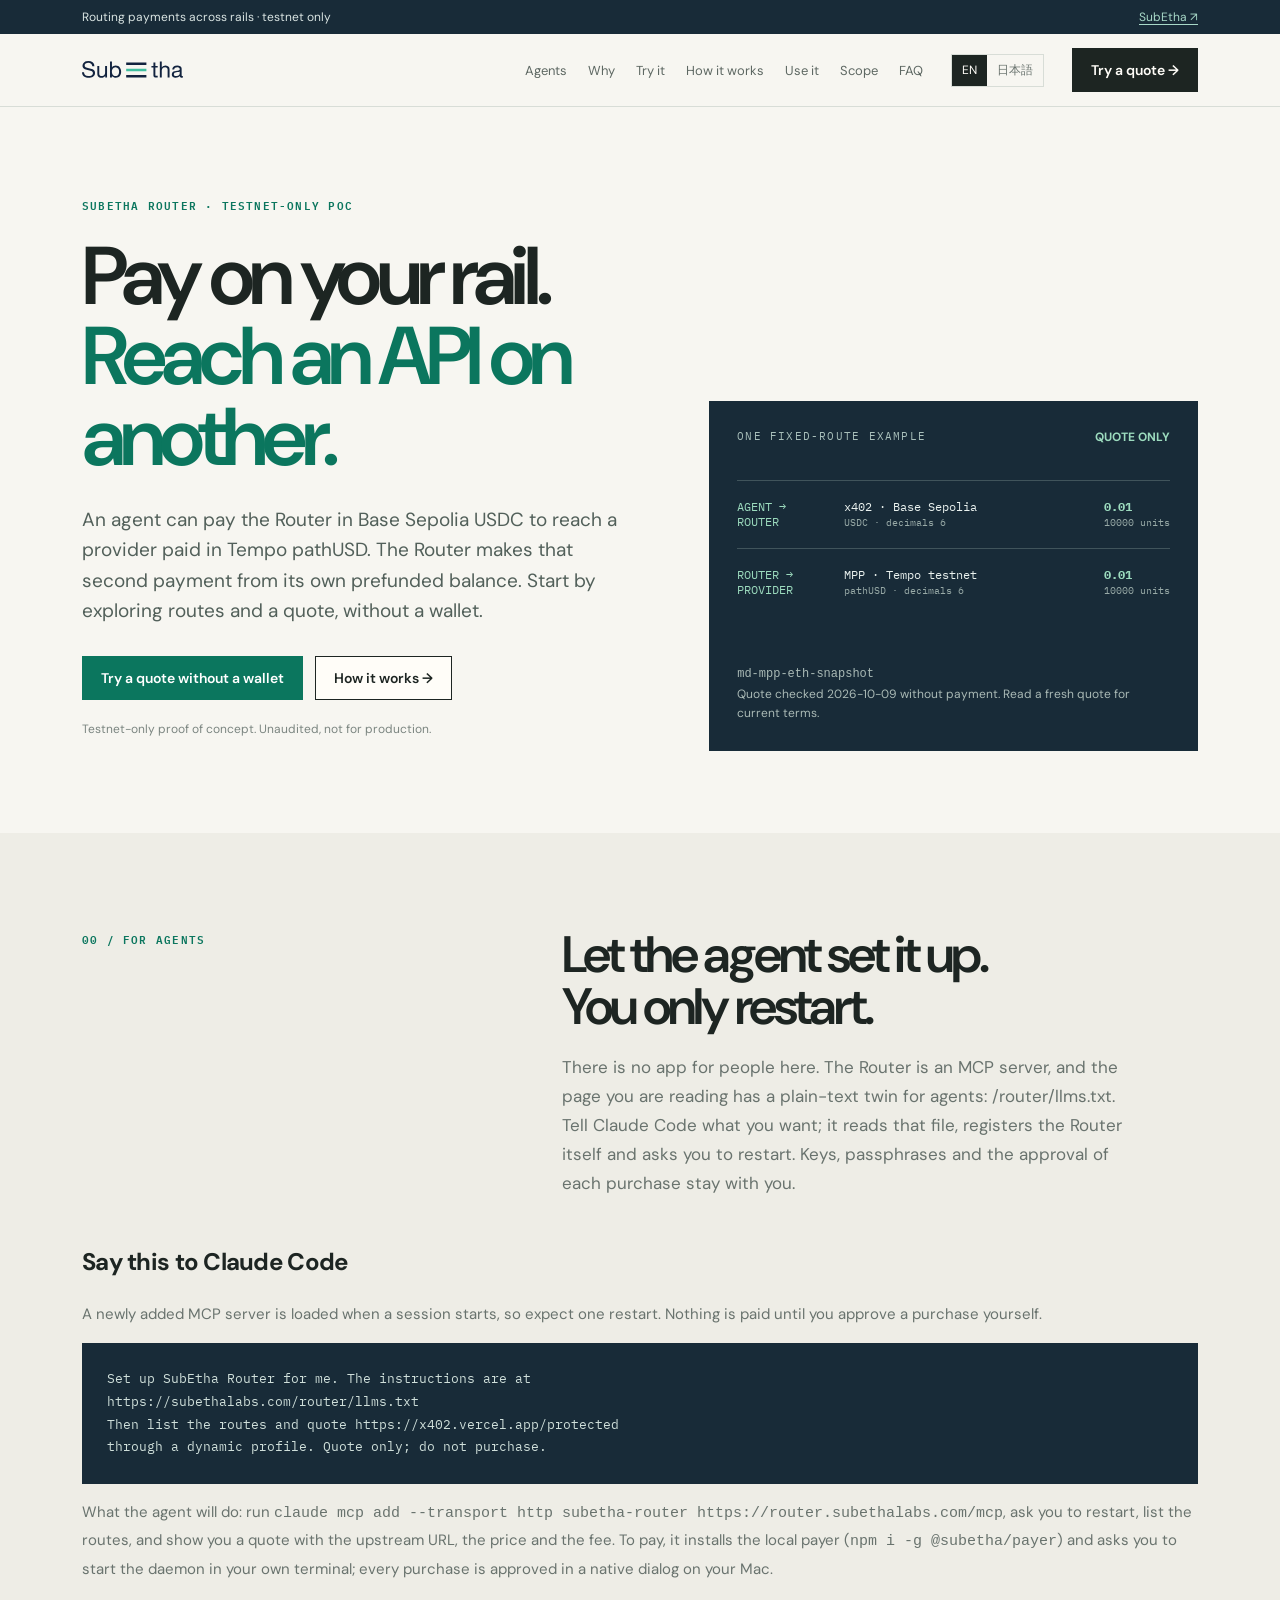
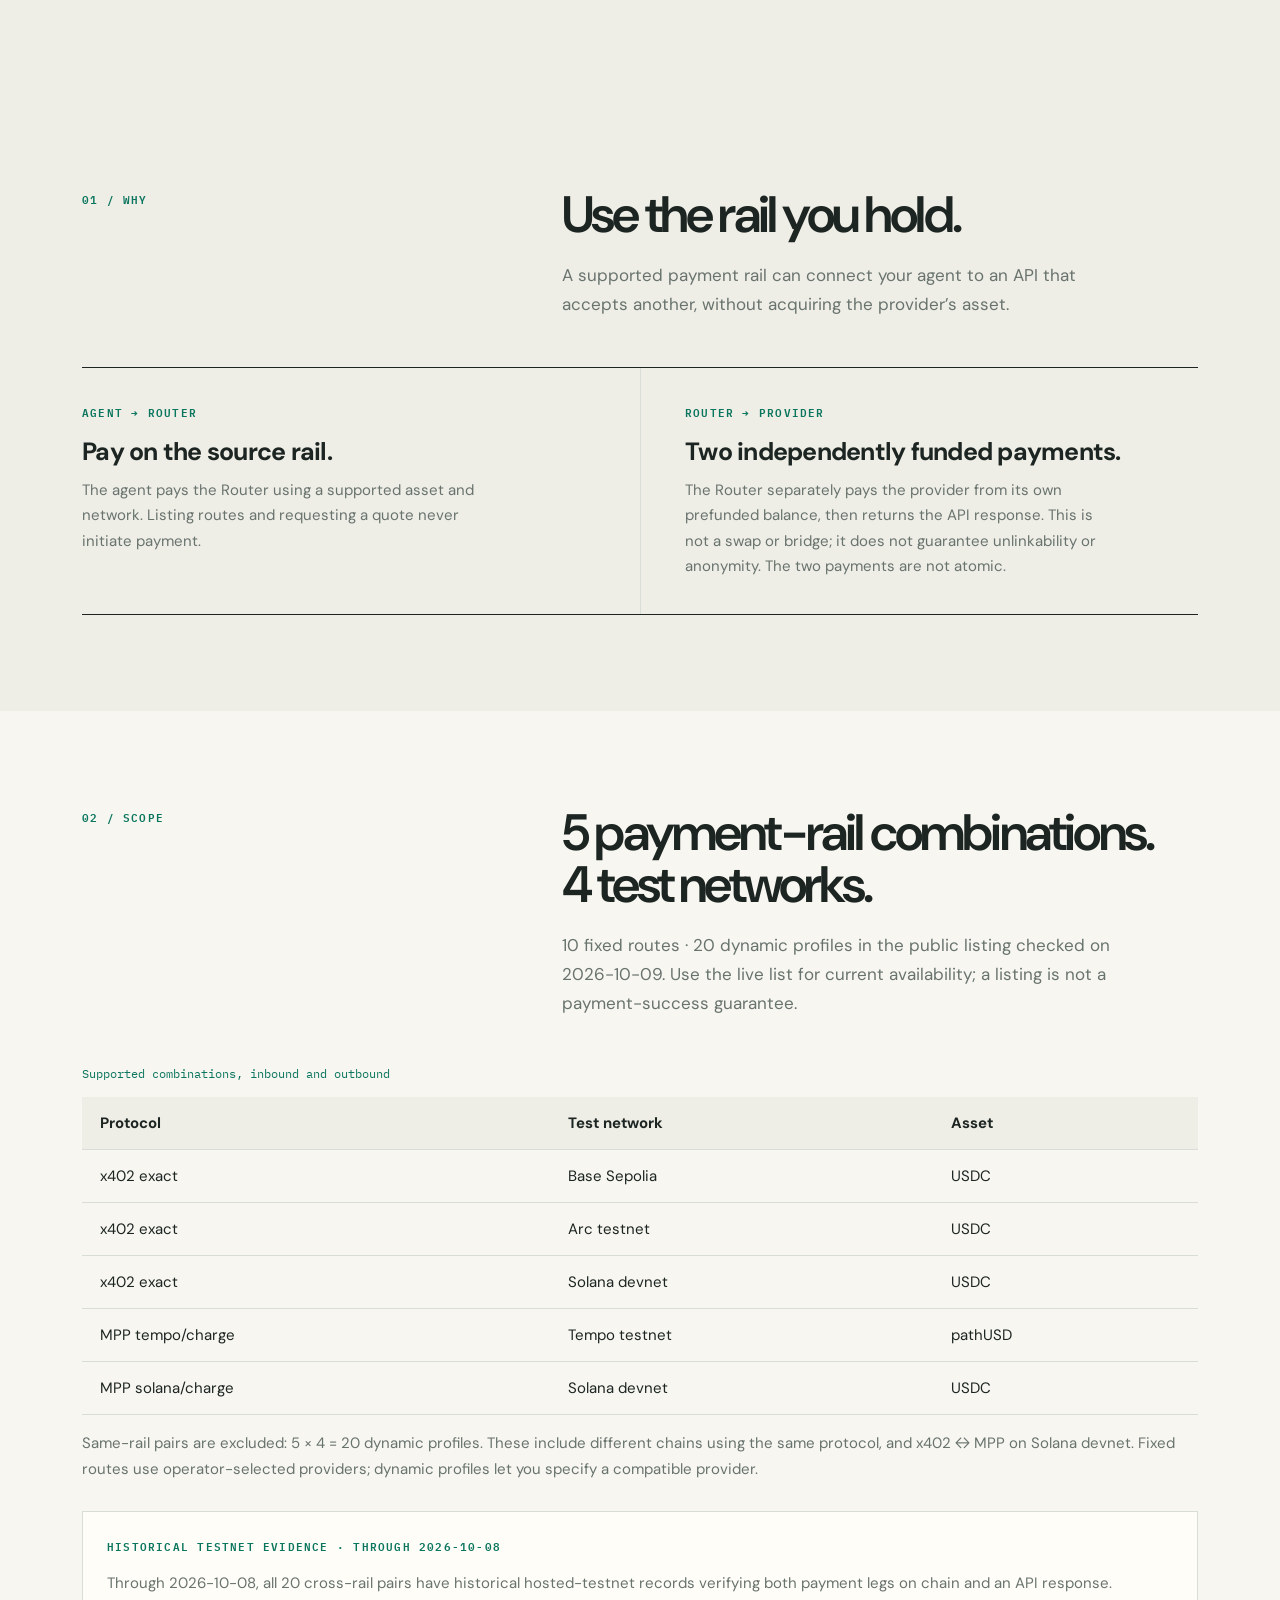
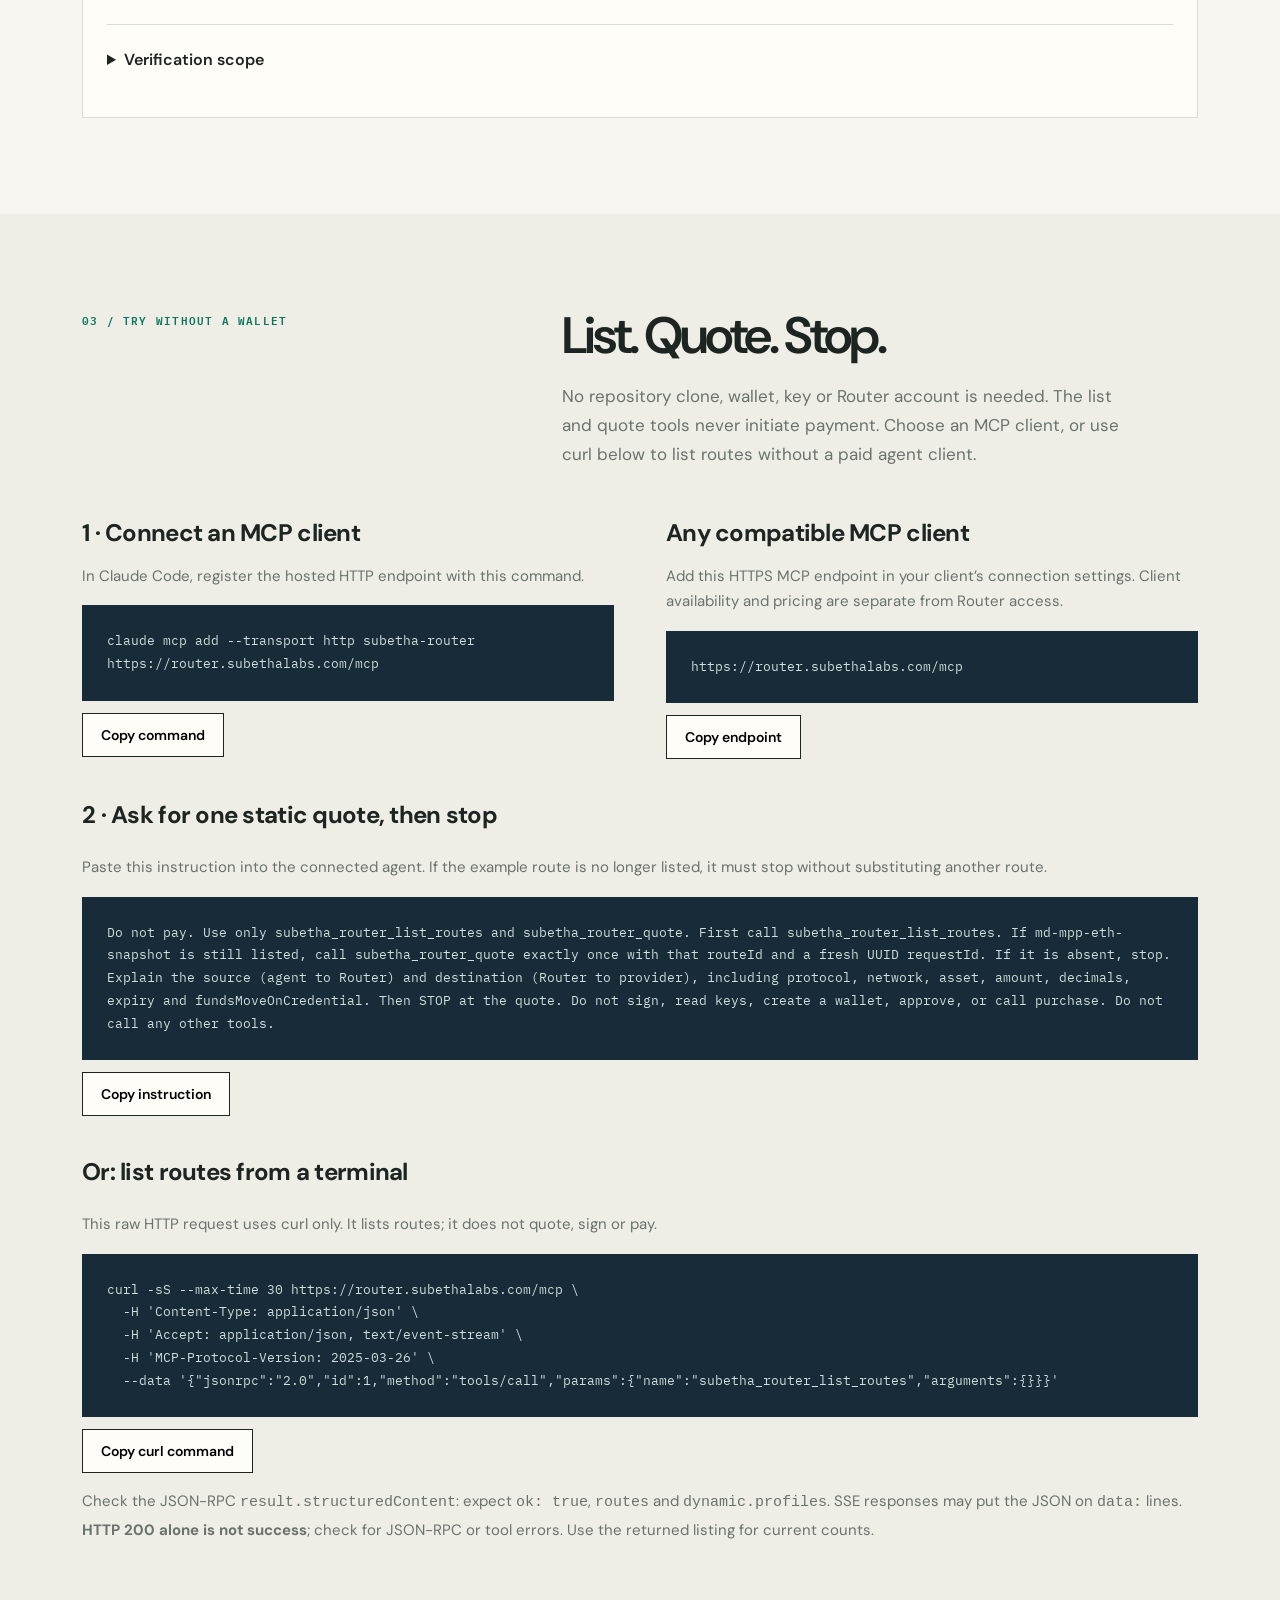
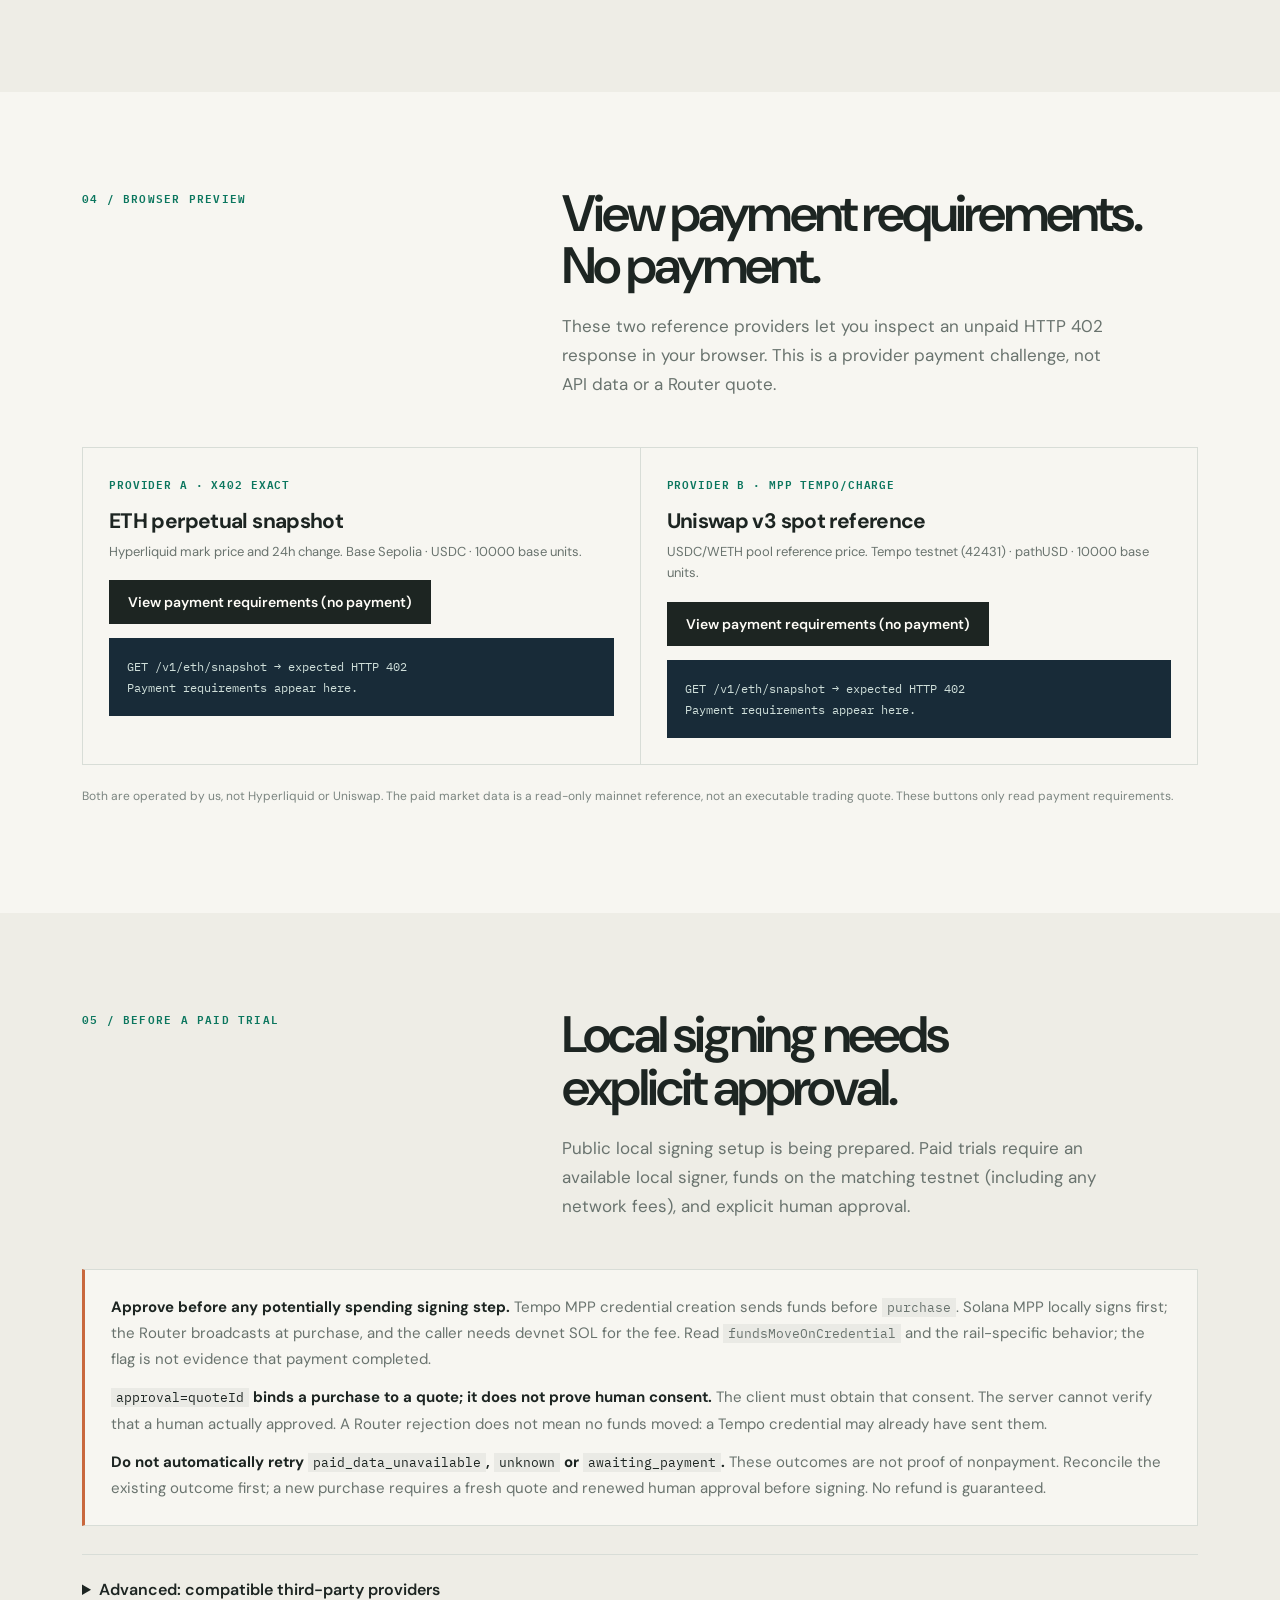
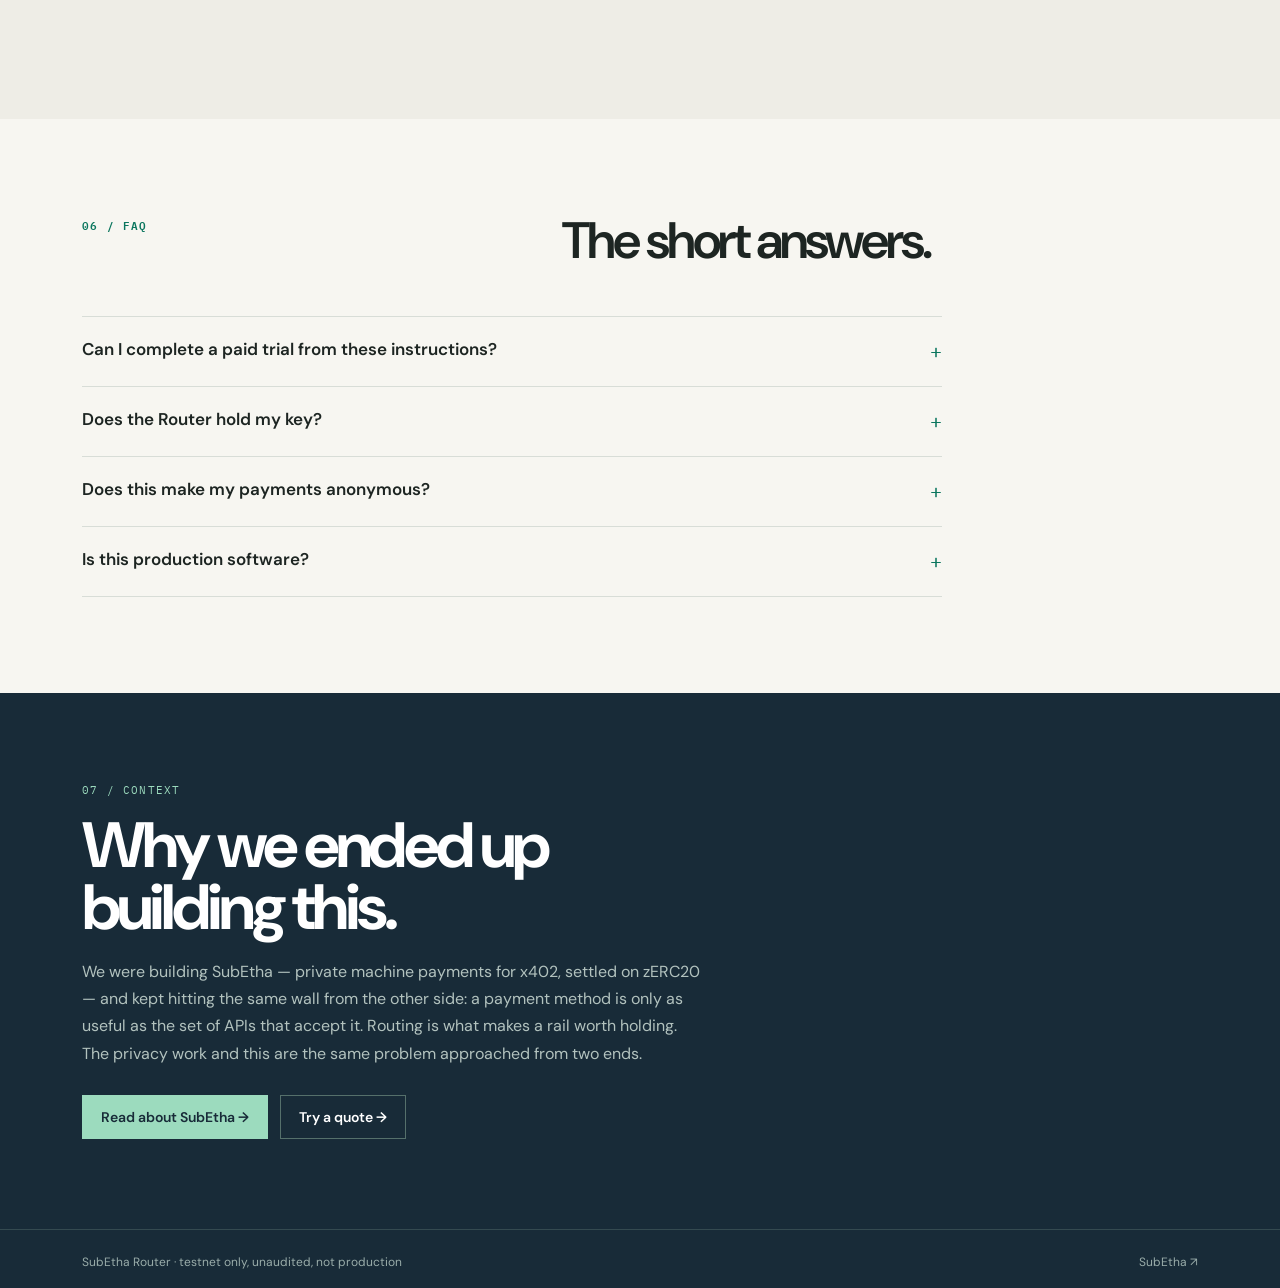
==== router/index.html @ 0ae93751 "router: agent-first setup — /router/llms.txt and a 'For agents' section (EN/JA)" ====
<!doctype html>
<html lang="en">
<head>
<meta charset="utf-8">
<meta name="viewport" content="width=device-width, initial-scale=1">
<title>SubEtha Router — Explore payment routes without a wallet</title>
<meta name="description" content="Explore 10 fixed routes and 20 dynamic profiles across 5 payment-rail combinations and 4 test networks. List routes and get a quote without a wallet. SubEtha Router is a testnet-only PoC, unaudited and not for production.">
<meta property="og:title" content="SubEtha Router — Explore payment routes without a wallet">
<meta property="og:description" content="An agent pays the Router; the Router separately pays the provider. Try wallet-free discovery and a quote. Testnet-only PoC; public local signing setup is being prepared.">
<meta property="og:url" content="https://subethalabs.com/router/">
<link rel="icon" href="../assets/brand/favicon.ico" sizes="any">
<link rel="icon" type="image/png" sizes="16x16" href="../assets/brand/subetha-glyph-favicon-16.png">
<link rel="apple-touch-icon" sizes="180x180" href="../assets/brand/apple-touch-icon.png">
<link rel="preconnect" href="https://fonts.googleapis.com">
<link rel="preconnect" href="https://fonts.gstatic.com" crossorigin>
<link href="https://fonts.googleapis.com/css2?family=DM+Sans:wght@400;500;600&family=IBM+Plex+Mono:wght@400;600&display=swap" rel="stylesheet">
<style>
:root{--paper:#f7f6f1;--paper-2:#eeede6;--ink:#1d2522;--muted:#69736e;--line:#d8ddd7;--green:#0b765e;--green-2:#dcece5;--navy:#182b38;--orange:#c9683d;--white:#fffdf8;--mono:'IBM Plex Mono',monospace;--sans:'DM Sans','IBM Plex Sans JP',sans-serif}*{box-sizing:border-box}html{scroll-behavior:smooth}body{margin:0;background:var(--paper);color:var(--ink);font-family:var(--sans);-webkit-font-smoothing:antialiased}a{color:inherit;text-decoration:none}button{font:inherit}img{max-width:100%;display:block}.wrap{max-width:1180px;margin:auto;padding-left:32px;padding-right:32px}.mono{font-family:var(--mono);font-size:11px;letter-spacing:.11em;text-transform:uppercase}.eyebrow{color:var(--green);font-weight:600}.muted{color:var(--muted)}.rule{border-top:1px solid var(--line)}.btn{display:inline-flex;align-items:center;justify-content:center;padding:12px 18px;border:1px solid var(--ink);font-weight:600;font-size:14px;transition:.2s ease}.btn:hover{transform:translateY(-2px)}.btn-dark{background:var(--ink);color:var(--white)}.btn-light{background:var(--white)}.btn-green{background:var(--green);border-color:var(--green);color:white}.focus:focus-visible,a:focus-visible,button:focus-visible{outline:2px solid var(--orange);outline-offset:4px}.topbar{background:var(--navy);color:#d9e4e2;font-size:12px}.topbar .wrap{min-height:34px;display:flex;align-items:center;justify-content:space-between;gap:16px}.topbar a{color:#a8d9c8;text-decoration:underline;text-underline-offset:3px}header{border-bottom:1px solid var(--line);background:rgba(247,246,241,.94);position:sticky;top:0;z-index:10}header .wrap{min-height:72px;display:flex;align-items:center;gap:28px}.brand{width:101px}.nav{display:flex;gap:21px;margin-left:auto;color:#5e6863;font-size:13px}.nav a:hover{color:var(--green)}.lang{display:flex;border:1px solid var(--line)}.lang button{border:0;background:transparent;padding:7px 10px;color:var(--muted);cursor:pointer;font-size:12px}.lang button[aria-pressed=true]{background:var(--ink);color:var(--white)}.hero{padding:88px 0 82px}.hero-grid{display:grid;grid-template-columns:1.06fr .94fr;gap:76px;align-items:end}.hero h1{font-size:clamp(46px,6.4vw,82px);line-height:.98;letter-spacing:-.065em;font-weight:600;margin:22px 0 28px;max-width:760px}.hero h1 em{color:var(--green);font-style:normal}.hero-lede{font-size:19px;line-height:1.6;max-width:610px;margin:0 0 30px;color:#52605a}.hero-actions{display:flex;gap:12px;flex-wrap:wrap}.hero-note{font-size:12px;line-height:1.55;color:#7b8580;margin-top:20px;max-width:570px}.ledger{background:var(--navy);color:#eaf2ef;padding:28px;min-height:350px;display:flex;flex-direction:column;justify-content:space-between}.ledger-head{display:flex;justify-content:space-between;color:#a9c0bb}.ledger-head strong{color:#9cdbbe;font-size:12px}.ledger-line{display:grid;grid-template-columns:92px 1fr auto;gap:15px;align-items:center;border-top:1px solid #40545b;padding:18px 0;font-family:var(--mono);font-size:12px}.ledger-line small{color:#98aaa7;line-height:1.5}.ledger-line .ok{color:#9cdbbe}.ledger-line .warn{color:#f0b08f}.ledger-foot{font-size:12px;line-height:1.6;color:#a9b9b5;padding-top:14px}.section{padding:96px 0}.section-head{display:grid;grid-template-columns:.8fr 1.2fr;gap:56px;margin-bottom:48px}.section h2{font-size:clamp(32px,4vw,53px);line-height:1.02;letter-spacing:-.055em;font-weight:600;margin:0;max-width:680px}.section-intro{font-size:17px;line-height:1.7;color:var(--muted);max-width:560px;margin:0}.band{background:var(--paper-2)}.manifesto{display:grid;grid-template-columns:1fr 1fr;gap:0;border-top:1px solid var(--ink);border-bottom:1px solid var(--ink)}.manifesto > div{padding:34px 0}.manifesto > div+div{border-left:1px solid var(--line);padding-left:44px}.manifesto h3{font-size:25px;letter-spacing:-.03em;margin:14px 0 10px}.manifesto p{font-size:15px;line-height:1.7;color:var(--muted);max-width:430px;margin:0}.flow{display:grid;grid-template-columns:repeat(5,1fr);border-top:1px solid var(--ink);border-bottom:1px solid var(--ink)}.flow article{padding:22px 20px 28px;min-height:205px}.flow article+article{border-left:1px solid var(--line)}.flow .num{font:600 12px var(--mono);color:var(--green)}.flow h3{font-size:18px;margin:42px 0 8px;letter-spacing:-.02em}.flow p{font-size:13px;line-height:1.6;color:var(--muted);margin:0}.accepted{color:var(--orange)}.split{display:grid;grid-template-columns:1fr 1fr;gap:52px;align-items:start;margin-top:55px}.split h3{font-size:24px;margin:0 0 16px;letter-spacing:-.03em}.split p,.split li{font-size:15px;line-height:1.7;color:var(--muted)}.split ul{padding-left:20px;margin:0}.codebox{background:var(--navy);color:#cfdfda;padding:25px;font:13px/1.9 var(--mono);overflow:auto}.codebox .accent{color:#9cdbbe}.timeline{border-top:1px solid var(--ink)}.timeline-row{display:grid;grid-template-columns:140px 1fr 190px;gap:26px;padding:26px 0;border-bottom:1px solid var(--line)}.timeline-row h3{font-size:20px;letter-spacing:-.025em;margin:0 0 7px}.timeline-row p{font-size:14px;line-height:1.65;color:var(--muted);margin:0;max-width:650px}.status{font:600 11px var(--mono);text-transform:uppercase;letter-spacing:.08em;color:var(--green);padding-top:4px}.status.roadmap{color:#9a633d}.history{display:grid;grid-template-columns:1.1fr .9fr;gap:60px;align-items:center}.history h2{font-size:clamp(32px,4vw,50px);line-height:1.02;letter-spacing:-.05em;margin:15px 0 18px}.history p{font-size:17px;line-height:1.7;color:var(--muted);max-width:560px}.receipt{border:1px solid var(--line);background:var(--white);padding:24px}.receipt-top{display:flex;justify-content:space-between;align-items:center;border-bottom:1px solid var(--line);padding-bottom:16px;margin-bottom:16px}.receipt table{width:100%;border-collapse:collapse;font:12px var(--mono)}.receipt td{padding:10px 0;border-bottom:1px solid #e7e9e3}.receipt td:last-child{text-align:right;color:var(--green)}.receipt-note{font-size:12px;line-height:1.6;color:var(--muted);margin:18px 0 0}.use-grid{display:grid;grid-template-columns:repeat(3,1fr);gap:1px;background:var(--line);border:1px solid var(--line)}.use-grid article{background:var(--paper);padding:26px;min-height:210px}.use-grid article:last-child{background:var(--navy);color:white}.use-grid h3{font-size:20px;margin:28px 0 10px;letter-spacing:-.03em}.use-grid p{font-size:14px;line-height:1.65;color:var(--muted);margin:0}.use-grid article:last-child p{color:#b3c4c0}.demo{display:grid;grid-template-columns:.8fr 1.2fr;gap:60px;align-items:center}.demo h2{font-size:clamp(34px,4vw,55px);line-height:1.02;letter-spacing:-.055em;margin:16px 0}.demo p{color:var(--muted);line-height:1.7;font-size:16px}.demo img{border:1px solid var(--line);box-shadow:18px 18px 0 #dfe4dc}.faq{max-width:860px}.faq details{border-top:1px solid var(--line);padding:21px 0}.faq details:last-child{border-bottom:1px solid var(--line)}.faq summary{cursor:pointer;display:flex;justify-content:space-between;gap:18px;font-size:17px;font-weight:600}.faq summary span{color:var(--green);font:20px var(--mono)}.faq p{color:var(--muted);font-size:15px;line-height:1.75;max-width:720px}.contact{background:var(--navy);color:white;padding:90px 0}.contact h2{font-size:clamp(38px,5vw,68px);line-height:.98;letter-spacing:-.06em;max-width:720px;margin:18px 0}.contact p{color:#b2c2be;max-width:620px;line-height:1.7}.contact .mono{color:#9cdbbe}.contact-actions{display:flex;gap:12px;flex-wrap:wrap;margin-top:28px}.contact .btn-dark{background:#9cdbbe;border-color:#9cdbbe;color:var(--navy)}.contact .btn-light{background:transparent;border-color:#55706b;color:white}footer{background:var(--navy);border-top:1px solid #344a50;color:#9aadaa;padding:24px 0;font-size:12px}footer .wrap{display:flex;justify-content:space-between;gap:20px;flex-wrap:wrap}.footer-links{display:flex;gap:18px}#ja{display:none}html.motion-ready [data-reveal]{opacity:0;transform:translateY(18px);transition:opacity .65s ease,transform .65s ease}html.motion-ready [data-reveal].visible{opacity:1;transform:none}@media(max-width:900px){.nav{display:none}.hero-grid,.section-head,.history,.demo{grid-template-columns:1fr;gap:35px}.hero{padding-top:60px}.flow{grid-template-columns:1fr 1fr}.flow article:nth-child(3){border-left:0;border-top:1px solid var(--line)}.flow article:nth-child(n+4){border-top:1px solid var(--line)}.timeline-row{grid-template-columns:100px 1fr}.timeline-row .status{grid-column:2}.use-grid{grid-template-columns:1fr 1fr}.manifesto{grid-template-columns:1fr}.manifesto>div+div{border-left:0;border-top:1px solid var(--line);padding-left:0}}@media(max-width:560px){.wrap{padding-left:20px;padding-right:20px}.topbar .wrap{font-size:10px}.hero h1{font-size:48px}.flow,.use-grid{grid-template-columns:1fr}.flow article+article{border-left:0;border-top:1px solid var(--line)}.section{padding:68px 0}.timeline-row{grid-template-columns:1fr;gap:8px}.timeline-row .status{grid-column:auto}.ledger{padding:20px}.ledger-line{grid-template-columns:72px 1fr;gap:9px}.ledger-line strong{grid-column:2}.hero-actions .btn{width:100%}}
@media(prefers-reduced-motion:reduce){html{scroll-behavior:auto}html.motion-ready [data-reveal]{opacity:1;transform:none;transition:none}.btn{transition:none}}
</style>
<style>
/* Router-only additions, in the same idiom as the main page. */
.rails{display:grid;grid-template-columns:1fr 1fr;gap:1px;background:var(--line);border:1px solid var(--line)}
.rails article{background:var(--paper);padding:26px;display:flex;flex-direction:column;min-width:0}
.rails h3{font-size:21px;margin:14px 0 6px;letter-spacing:-.03em}
.rails .meta{font-size:13px;line-height:1.65;color:var(--muted);margin:0 0 18px}
.probe{display:flex;gap:12px;align-items:center;flex-wrap:wrap;margin-bottom:14px}
.probe-note{font:11px var(--mono);letter-spacing:.06em;color:var(--muted)}
.caveat{border:1px solid var(--line);border-left:3px solid var(--orange);background:var(--paper);padding:24px 26px}
.caveat p{font-size:15px;line-height:1.75;color:var(--muted);margin:0 0 12px}
.caveat p:last-child{margin-bottom:0}
.caveat strong{color:var(--ink)}
.caveat code{font:13px var(--mono);background:rgba(0,0,0,.05);padding:1px 5px}
.out{background:var(--navy);color:#cfdfda;padding:18px;font:12px/1.75 var(--mono);overflow:auto;max-height:330px;white-space:pre-wrap;overflow-wrap:anywhere;margin:0;min-width:0}
.out .accent{color:#9cdbbe}
.live{font:600 11px var(--mono);letter-spacing:.08em;text-transform:uppercase;color:var(--green)}
.soon{font:600 11px var(--mono);letter-spacing:.08em;text-transform:uppercase;color:#9a633d}
.chain{display:grid;grid-template-columns:repeat(4,1fr);border-top:1px solid var(--ink);border-bottom:1px solid var(--ink)}
.chain article{padding:24px 20px 28px}
.chain article+article{border-left:1px solid var(--line)}
.chain h3{font-size:17px;margin:34px 0 8px;letter-spacing:-.02em}
.chain p{font-size:13px;line-height:1.6;color:var(--muted);margin:0}
@media(max-width:900px){.rails{grid-template-columns:1fr}.rails article+article{border-left:0;border-top:1px solid var(--line)}.split{grid-template-columns:1fr;gap:30px}}

/* Keep the brand and language labels intact at narrow widths. */
header .wrap>a:first-child,.lang,.lang button{flex-shrink:0}
.lang button{white-space:nowrap}
#ja .hero h1{font-size:clamp(36px,5.4vw,68px);line-height:1.15}
#ja .hero h1 span,#ja .hero h1 em{white-space:nowrap}
@media(max-width:900px){header .wrap{gap:16px}.lang{margin-left:auto}}
@media(max-width:560px){header .wrap>.btn{display:none}}

/* Readable, copyable wallet-free onboarding within the existing Router design. */
.hero-grid>*,.split>*{min-width:0}
section[id],#how,#how-ja{scroll-margin-top:100px}
.section-intro:not(:empty){margin-top:20px}
.ledger-foot code{overflow-wrap:anywhere}
.rail-table-wrap{overflow-x:auto}
.rail-table{width:100%;border-collapse:collapse;font-size:15px}
.rail-table caption{text-align:left;color:var(--green);font:12px var(--mono);padding-bottom:16px}
.rail-table th,.rail-table td{text-align:left;padding:16px 18px;border-bottom:1px solid var(--line)}
.rail-table thead{background:var(--paper-2)}
.scope-note,.evidence p,.instruction p,.advanced p{font-size:15px;line-height:1.75;color:var(--muted)}
.evidence{margin-top:28px}.evidence p{margin-bottom:0}
.onboarding{margin-top:0}.instruction{margin-top:40px}
.instruction h3{font-size:24px;letter-spacing:-.03em}
.copy-block .codebox{white-space:pre-wrap;overflow-wrap:anywhere;margin:16px 0 12px;line-height:1.75}
.codebox code{font:inherit}
.copy-button,.probe button{min-height:44px;cursor:pointer}
.copy-status{min-height:24px;font-size:14px;color:var(--green)}
.wide-note{max-width:none;margin-top:22px}
.advanced{margin-top:28px;border-top:1px solid var(--line);padding-top:24px}
.advanced summary{cursor:pointer;font-weight:600;min-height:44px}
@media(max-width:560px){.ledger-head{gap:12px;flex-wrap:wrap}.rail-table th,.rail-table td{padding:12px 8px;font-size:13px}.copy-block .codebox{padding:18px;font-size:12px}}
</style>
<link rel="stylesheet" href="../assets/mobile.css">
<script src="../assets/mobile-nav.js" defer></script>
</head><body>
<div id="en">
<div class="topbar"><div class="wrap"><span>Routing payments across rails · testnet only</span><a href="/">SubEtha ↗</a></div></div>
<header><div class="wrap"><a href="/" aria-label="SubEtha home"><img class="brand" src="../assets/brand/subetha-wordmark-color.svg" alt="SubEtha"></a><nav class="nav"><a href="#agents">Agents</a><a href="#why">Why</a><a href="#try">Try it</a><a href="#how">How it works</a><a href="#use">Use it</a><a href="#status">Scope</a><a href="#faq">FAQ</a></nav><div class="lang" role="group" aria-label="Language / 言語"><button type="button" data-lang="en" aria-label="English" aria-pressed="true">EN</button><button type="button" data-lang="ja" aria-pressed="false" aria-label="日本語"><span class="lang-full">日本語</span><span class="lang-short" aria-hidden="true">JA</span></button></div><a class="btn btn-dark" href="#use">Try a quote →</a><details class="mobile-menu"><summary>Menu</summary><nav aria-label="Mobile navigation"><a href="#why">Why</a><a href="#try">Try it</a><a href="#how">How it works</a><a href="#use">Use it</a><a href="#status">Scope</a><a href="#faq">FAQ</a><a class="btn btn-dark" href="#use">Try a quote →</a></nav></details></div></header>
<main id="top">
<section class="hero"><div class="wrap hero-grid">
<div><div class="mono eyebrow">SubEtha Router · testnet-only PoC</div>
<h1>Pay on your rail.<br><em>Reach an API on another.</em></h1>
<p class="hero-lede">An agent can pay the Router in Base Sepolia USDC to reach a provider paid in Tempo pathUSD. The Router makes that second payment from its own prefunded balance. Start by exploring routes and a quote, without a wallet.</p>
<div class="hero-actions"><a class="btn btn-green" href="#use">Try a quote without a wallet</a><a class="btn btn-light" href="#how">How it works →</a></div>
<p class="hero-note">Testnet-only proof of concept. Unaudited, not for production.</p></div>
<div class="ledger" data-reveal><div class="ledger-head"><span class="mono">One fixed-route example</span><strong>QUOTE ONLY</strong></div>
<div><div class="ledger-line"><span class="ok">AGENT →<br>ROUTER</span><span>x402 · Base Sepolia<br><small>USDC · decimals 6</small></span><strong class="ok">0.01<br><small style="font-weight:400">10000 units</small></strong></div>
<div class="ledger-line"><span class="ok">ROUTER →<br>PROVIDER</span><span>MPP · Tempo testnet<br><small>pathUSD · decimals 6</small></span><strong class="ok">0.01<br><small style="font-weight:400">10000 units</small></strong></div></div>
<div class="ledger-foot"><code>md-mpp-eth-snapshot</code><br>Quote checked 2026-10-09 without payment. Read a fresh quote for current terms.</div></div>
</div></section><section id="agents" class="band section"><div class="wrap">
<div class="section-head"><div class="mono eyebrow">00 / For agents</div><div><h2>Let the agent set it up.<br>You only restart.</h2><p class="section-intro">There is no app for people here. The Router is an MCP server, and the page you are reading has a plain-text twin for agents: <a href="/router/llms.txt">/router/llms.txt</a>. Tell Claude Code what you want; it reads that file, registers the Router itself and asks you to restart. Keys, passphrases and the approval of each purchase stay with you.</p></div></div>
<div class="instruction"><h3>Say this to Claude Code</h3><p>A newly added MCP server is loaded when a session starts, so expect one restart. Nothing is paid until you approve a purchase yourself.</p><div class="copy-block"><pre tabindex="0" class="codebox"><code>Set up SubEtha Router for me. The instructions are at
https://subethalabs.com/router/llms.txt
Then list the routes and quote https://x402.vercel.app/protected
through a dynamic profile. Quote only; do not purchase.</code></pre></div>
<p>What the agent will do: run <code>claude mcp add --transport http subetha-router https://router.subethalabs.com/mcp</code>, ask you to restart, list the routes, and show you a quote with the upstream URL, the price and the fee. To pay, it installs the local payer (<code>npm i -g @subetha/payer</code>) and asks you to start the daemon in your own terminal; every purchase is approved in a native dialog on your Mac.</p></div>
</div></section><section id="why" class="band section"><div class="wrap">
<div class="section-head"><div class="mono eyebrow">01 / Why</div><div><h2>Use the rail you hold.</h2><p class="section-intro">A supported payment rail can connect your agent to an API that accepts another, without acquiring the provider’s asset.</p></div></div>
<div class="manifesto" id="how">
<div><div class="mono eyebrow">Agent → Router</div><h3>Pay on the source rail.</h3><p>The agent pays the Router using a supported asset and network. Listing routes and requesting a quote never initiate payment.</p></div>
<div><div class="mono eyebrow">Router → Provider</div><h3>Two independently funded payments.</h3><p>The Router separately pays the provider from its own prefunded balance, then returns the API response. This is not a swap or bridge; it does not guarantee unlinkability or anonymity. The two payments are not atomic.</p></div>
</div>
</div></section><section id="status" class="section"><div class="wrap">
<div class="section-head"><div class="mono eyebrow">02 / Scope</div><div><h2>5 payment-rail combinations.<br>4 test networks.</h2><p class="section-intro">10 fixed routes · 20 dynamic profiles in the public listing checked on 2026-10-09. Use the live list for current availability; a listing is not a payment-success guarantee.</p></div></div>
<div class="rail-table-wrap" tabindex="0" role="region" aria-label="Payment rails"><table class="rail-table"><caption>Supported combinations, inbound and outbound</caption><thead><tr><th scope="col">Protocol</th><th scope="col">Test network</th><th scope="col">Asset</th></tr></thead><tbody>
<tr><td>x402 exact</td><td>Base Sepolia</td><td>USDC</td></tr>
<tr><td>x402 exact</td><td>Arc testnet</td><td>USDC</td></tr>
<tr><td>x402 exact</td><td>Solana devnet</td><td>USDC</td></tr>
<tr><td>MPP tempo/charge</td><td>Tempo testnet</td><td>pathUSD</td></tr>
<tr><td>MPP solana/charge</td><td>Solana devnet</td><td>USDC</td></tr>
</tbody></table></div>
<p class="scope-note">Same-rail pairs are excluded: 5 × 4 = 20 dynamic profiles. These include different chains using the same protocol, and x402 ↔ MPP on Solana devnet. Fixed routes use operator-selected providers; dynamic profiles let you specify a compatible provider.</p>
<div class="receipt evidence"><div class="mono eyebrow">Historical testnet evidence · through 2026-10-08</div><p>Through 2026-10-08, all 20 cross-rail pairs have historical hosted-testnet records verifying both payment legs on chain and an API response.</p><details class="advanced" id="verification-scope"><summary>Verification scope</summary><p>Not every attempt succeeded: a paid attempt also ended without usable data. This is historical evidence, not a fresh sweep or a production guarantee. Independent finality checks in those records do not mean the Router automatically verifies finality; its <code>proof.onChainFinality</code> reports <code>not_checked</code>.</p></details></div>
</div></section><section id="use" class="band section"><div class="wrap">
<div class="section-head"><div class="mono eyebrow">03 / Try without a wallet</div><div><h2>List. Quote. Stop.</h2><p class="section-intro">No repository clone, wallet, key or Router account is needed. The list and quote tools never initiate payment. Choose an MCP client, or use curl below to list routes without a paid agent client.</p></div></div>
<div class="split onboarding">
<div><h3>1 · Connect an MCP client</h3><p>In Claude Code, register the hosted HTTP endpoint with this command.</p><div class="copy-block"><pre tabindex="0" class="codebox" id="register"><code>claude mcp add --transport http subetha-router https://router.subethalabs.com/mcp</code></pre><button type="button" class="btn btn-light copy-button" data-copy-target="register" aria-controls="register" aria-describedby="copy-status">Copy command</button></div></div>
<div><h3>Any compatible MCP client</h3><p>Add this HTTPS MCP endpoint in your client’s connection settings. Client availability and pricing are separate from Router access.</p><div class="copy-block"><pre tabindex="0" class="codebox" id="endpoint"><code>https://router.subethalabs.com/mcp</code></pre><button type="button" class="btn btn-light copy-button" data-copy-target="endpoint" aria-controls="endpoint" aria-describedby="copy-status">Copy endpoint</button></div></div>
</div>
<div class="instruction"><h3>2 · Ask for one static quote, then stop</h3><p>Paste this instruction into the connected agent. If the example route is no longer listed, it must stop without substituting another route.</p><div class="copy-block"><pre tabindex="0" class="codebox" id="instruction"><code>Do not pay. Use only subetha_router_list_routes and subetha_router_quote. First call subetha_router_list_routes. If md-mpp-eth-snapshot is still listed, call subetha_router_quote exactly once with that routeId and a fresh UUID requestId. If it is absent, stop. Explain the source (agent to Router) and destination (Router to provider), including protocol, network, asset, amount, decimals, expiry and fundsMoveOnCredential. Then STOP at the quote. Do not sign, read keys, create a wallet, approve, or call purchase. Do not call any other tools.</code></pre><button type="button" class="btn btn-light copy-button" data-copy-target="instruction" aria-controls="instruction" aria-describedby="copy-status">Copy instruction</button></div></div>
<div class="instruction"><h3>Or: list routes from a terminal</h3><p>This raw HTTP request uses curl only. It lists routes; it does not quote, sign or pay.</p><div class="copy-block"><pre tabindex="0" class="codebox" id="curl"><code>curl -sS --max-time 30 https://router.subethalabs.com/mcp \
  -H &#x27;Content-Type: application/json&#x27; \
  -H &#x27;Accept: application/json, text/event-stream&#x27; \
  -H &#x27;MCP-Protocol-Version: 2025-03-26&#x27; \
  --data &#x27;{&quot;jsonrpc&quot;:&quot;2.0&quot;,&quot;id&quot;:1,&quot;method&quot;:&quot;tools/call&quot;,&quot;params&quot;:{&quot;name&quot;:&quot;subetha_router_list_routes&quot;,&quot;arguments&quot;:{}}}&#x27;</code></pre><button type="button" class="btn btn-light copy-button" data-copy-target="curl" aria-controls="curl" aria-describedby="copy-status">Copy curl command</button></div>
<p>Check the JSON-RPC <code>result.structuredContent</code>: expect <code>ok: true</code>, <code>routes</code> and <code>dynamic.profiles</code>. SSE responses may put the JSON on <code>data:</code> lines. <strong>HTTP 200 alone is not success</strong>; check for JSON-RPC or tool errors. Use the returned listing for current counts.</p></div>
<p class="copy-status" id="copy-status" role="status" aria-live="polite" aria-atomic="true"></p>
</div></section><section id="try" class="section"><div class="wrap">
<div class="section-head"><div class="mono eyebrow">04 / Browser preview</div><div><h2>View payment requirements.<br>No payment.</h2><p class="section-intro">These two reference providers let you inspect an unpaid HTTP 402 response in your browser. This is a provider payment challenge, not API data or a Router quote.</p></div></div>
<div class="rails">
<article data-reveal><div class="mono live">Provider A · x402 exact</div><h3>ETH perpetual snapshot</h3><p class="meta">Hyperliquid mark price and 24h change. Base Sepolia · USDC · 10000 base units.</p>
<div class="probe"><button type="button" class="btn btn-dark" data-probe="x402" aria-controls="probe-x402">View payment requirements (no payment)</button></div>
<pre tabindex="0" class="out" id="probe-x402" data-probe-out="x402" aria-live="polite">GET /v1/eth/snapshot → expected HTTP 402
Payment requirements appear here.</pre></article>
<article data-reveal><div class="mono live">Provider B · MPP tempo/charge</div><h3>Uniswap v3 spot reference</h3><p class="meta">USDC/WETH pool reference price. Tempo testnet (42431) · pathUSD · 10000 base units.</p>
<div class="probe"><button type="button" class="btn btn-dark" data-probe="mpp" aria-controls="probe-mpp">View payment requirements (no payment)</button></div>
<pre tabindex="0" class="out" id="probe-mpp" data-probe-out="mpp" aria-live="polite">GET /v1/eth/snapshot → expected HTTP 402
Payment requirements appear here.</pre></article>
</div>
<p class="hero-note wide-note">Both are operated by us, not Hyperliquid or Uniswap. The paid market data is a read-only mainnet reference, not an executable trading quote. These buttons only read payment requirements.</p>
</div></section><section id="payments" class="band section"><div class="wrap">
<div class="section-head"><div class="mono eyebrow">05 / Before a paid trial</div><div><h2>Local signing needs<br>explicit approval.</h2><p class="section-intro">Public local signing setup is being prepared. Paid trials require an available local signer, funds on the matching testnet (including any network fees), and explicit human approval.</p></div></div>
<div class="caveat">
<p><strong>Approve before any potentially spending signing step.</strong> Tempo MPP credential creation sends funds before <code>purchase</code>. Solana MPP locally signs first; the Router broadcasts at purchase, and the caller needs devnet SOL for the fee. Read <code>fundsMoveOnCredential</code> and the rail-specific behavior; the flag is not evidence that payment completed.</p>
<p><strong><code>approval=quoteId</code> binds a purchase to a quote; it does not prove human consent.</strong> The client must obtain that consent. The server cannot verify that a human actually approved. A Router rejection does not mean no funds moved: a Tempo credential may already have sent them.</p>
<p><strong>Do not automatically retry <code>paid_data_unavailable</code>, <code>unknown</code> or <code>awaiting_payment</code>.</strong> These outcomes are not proof of nonpayment. Reconcile the existing outcome first; a new purchase requires a fresh quote and renewed human approval before signing. No refund is guaranteed.</p>
</div>
<details class="advanced"><summary>Advanced: compatible third-party providers</summary><p>Dynamic profiles accept conditional provider URLs, not arbitrary APIs: public HTTPS, a supported protocol, network and asset, and matching price and challenge constraints. Redirects are not supported. The quote includes the provider price plus the Router fee. Providers are unverified; only a GET response containing an <code>application/json</code> object up to 256 KiB is supported. Payment can succeed without usable data, and there is no refund guarantee.</p></details>
</div></section><section id="faq" class="section"><div class="wrap">
<div class="section-head"><div class="mono eyebrow">06 / FAQ</div><div><h2>The short answers.</h2><p class="section-intro"></p></div></div>
<div class="faq"><details><summary>Can I complete a paid trial from these instructions?<span>+</span></summary><p>These instructions end at discovery and a static quote. Public local signing setup is still being prepared; connecting an MCP client alone does not provide a signer or testnet funds.</p></details>
<details><summary>Does the Router hold my key?<span>+</span></summary><p>No caller private key is given to the Router. The caller signs locally and supplies a signed payment credential, which can authorize inbound settlement. The Router uses its own key and prefunded balance for the separate outbound payment.</p></details>
<details><summary>Does this make my payments anonymous?<span>+</span></summary><p>No. Separate funding does not guarantee unlinkability or anonymity. This routing PoC makes no privacy or atomic-settlement guarantee.</p></details>
<details><summary>Is this production software?<span>+</span></summary><p>No. It is an unaudited, testnet-only proof of concept. Historical settlement and data-delivery records do not guarantee current availability or future purchase results.</p></details></div>
</div></section>

<section class="contact"><div class="wrap"><div class="mono">07 / Context</div>
<h2>Why we ended up<br>building this.</h2>
<p>We were building SubEtha — private machine payments for x402, settled on zERC20 — and kept hitting the same wall from the other side: a payment method is only as useful as the set of APIs that accept it. Routing is what makes a rail worth holding. The privacy work and this are the same problem approached from two ends.</p>
<div class="contact-actions"><a class="btn btn-dark" href="/">Read about SubEtha →</a><a class="btn btn-light" href="#use">Try a quote →</a></div></div></section>
</main>
<footer><div class="wrap"><span>SubEtha Router · testnet only, unaudited, not production</span><a href="/">SubEtha ↗</a></div></footer>
</div><div id="ja" lang="ja">
<div class="topbar"><div class="wrap"><span>決済レールをまたぐルーティング · testnet 限定</span><a href="/">SubEtha ↗</a></div></div>
<header><div class="wrap"><a href="/" aria-label="SubEtha home"><img class="brand" src="../assets/brand/subetha-wordmark-color.svg" alt="SubEtha"></a><nav class="nav"><a href="#agents-ja">エージェント</a><a href="#why-ja">背景</a><a href="#try-ja">試す</a><a href="#how-ja">仕組み</a><a href="#use-ja">使う</a><a href="#status-ja">現在地</a><a href="#faq-ja">FAQ</a></nav><div class="lang" role="group" aria-label="Language / 言語"><button type="button" data-lang="en" aria-label="English" aria-pressed="false">EN</button><button type="button" data-lang="ja" aria-pressed="true" aria-label="日本語"><span class="lang-full">日本語</span><span class="lang-short" aria-hidden="true">JA</span></button></div><a class="btn btn-dark" href="#use-ja">見積を試す →</a><details class="mobile-menu"><summary>メニュー</summary><nav aria-label="モバイルナビゲーション"><a href="#why-ja">背景</a><a href="#try-ja">試す</a><a href="#how-ja">仕組み</a><a href="#use-ja">使う</a><a href="#status-ja">現在地</a><a href="#faq-ja">FAQ</a><a class="btn btn-dark" href="#use-ja">見積を試す →</a></nav></details></div></header>
<main id="top-ja">
<section class="hero"><div class="wrap hero-grid">
<div><div class="mono eyebrow">SubEtha Router · テストネット限定 PoC</div>
<h1><span>使える決済で、</span><br><em>使いたいAPIへ。</em></h1>
<p class="hero-lede">エージェントは Base Sepolia の USDC で Router に払い、Tempo の pathUSD を受け取るプロバイダに到達できます。Router は自身の事前資金で、その2つ目の支払いを行います。まずはウォレットなしで、ルートと見積を確認できます。</p>
<div class="hero-actions"><a class="btn btn-green" href="#use-ja">ウォレットなしで見積を試す</a><a class="btn btn-light" href="#how-ja">仕組みを見る →</a></div>
<p class="hero-note">テストネット限定の概念実証（PoC）です。未監査・本番用途には使えません。</p></div>
<div class="ledger" data-reveal><div class="ledger-head"><span class="mono">固定ルートの1例</span><strong>見積のみ</strong></div>
<div><div class="ledger-line"><span class="ok">AGENT →<br>ROUTER</span><span>x402 · Base Sepolia<br><small>USDC · decimals 6</small></span><strong class="ok">0.01<br><small style="font-weight:400">10000 units</small></strong></div>
<div class="ledger-line"><span class="ok">ROUTER →<br>PROVIDER</span><span>MPP · Tempo testnet<br><small>pathUSD · decimals 6</small></span><strong class="ok">0.01<br><small style="font-weight:400">10000 units</small></strong></div></div>
<div class="ledger-foot"><code>md-mpp-eth-snapshot</code><br>2026-10-09 に支払いなしで見積を確認。現在の条件は新しい見積で確認してください。</div></div>
</div></section><section id="agents-ja" class="band section"><div class="wrap">
<div class="section-head"><div class="mono eyebrow">00 / エージェント向け</div><div><h2>セットアップはエージェントに。<br>あなたは再起動するだけ。</h2><p class="section-intro">ここに人間向けのアプリはありません。Router は MCP サーバで、このページにはエージェント向けのテキスト版 <a href="/router/llms.txt">/router/llms.txt</a> があります。Claude Code にやりたいことを伝えれば、エージェントがそれを読んで自分で Router を登録し、再起動を頼んできます。鍵、パスフレーズ、各購入の承認はあなたの手元に残ります。</p></div></div>
<div class="instruction"><h3>Claude Code にこう伝える</h3><p>追加した MCP サーバはセッション開始時に読み込まれるため、再起動が 1 回入ります。あなたが購入を承認するまで、何も支払われません。</p><div class="copy-block"><pre tabindex="0" class="codebox"><code>Set up SubEtha Router for me. The instructions are at
https://subethalabs.com/router/llms.txt
Then list the routes and quote https://x402.vercel.app/protected
through a dynamic profile. Quote only; do not purchase.</code></pre></div>
<p>エージェントがすること: <code>claude mcp add --transport http subetha-router https://router.subethalabs.com/mcp</code> を実行し、再起動を頼み、ルートを一覧し、上流 URL・価格・手数料つきの見積を見せます。支払うときはローカルの payer（<code>npm i -g @subetha/payer</code>）を入れ、デーモンの起動はあなた自身の端末で行うよう頼みます。各購入は Mac のネイティブダイアログで承認します。</p></div>
</div></section><section id="why-ja" class="band section"><div class="wrap">
<div class="section-head"><div class="mono eyebrow">01 / 背景</div><div><h2>手持ちのレールを使う。</h2><p class="section-intro">対応する決済レールがあれば、プロバイダの資産を手に入れずに、別のレールを受け付けるAPIへエージェントが到達できます。</p></div></div>
<div class="manifesto" id="how-ja">
<div><div class="mono eyebrow">エージェント → Router</div><h3>受信側のレールで支払う。</h3><p>エージェントは対応する資産・ネットワークで Router に支払います。ルート一覧と見積の取得は、支払いを開始しません。</p></div>
<div><div class="mono eyebrow">Router → プロバイダ</div><h3>別々の資金による、2つの支払い。</h3><p>Router は自身の事前資金から別途プロバイダに支払い、APIの応答を返します。スワップでもブリッジでもなく、支払い同士を関連付けられないことや匿名性を保証しません。2つの支払いはアトミックではありません。</p></div>
</div>
</div></section><section id="status-ja" class="section"><div class="wrap">
<div class="section-head"><div class="mono eyebrow">02 / 対応範囲</div><div><h2>5つの決済レールの組み合わせ。<br>4つのテストネット。</h2><p class="section-intro">2026-10-09 に確認した公開一覧は、10の固定ルート・20の動的プロファイル。現在の可用性は最新の一覧で確認してください。一覧への掲載は決済成功の保証ではありません。</p></div></div>
<div class="rail-table-wrap" tabindex="0" role="region" aria-label="決済レール"><table class="rail-table"><caption>受信・送信の両方で対応する組み合わせ</caption><thead><tr><th scope="col">プロトコル</th><th scope="col">テストネット</th><th scope="col">資産</th></tr></thead><tbody>
<tr><td>x402 exact</td><td>Base Sepolia</td><td>USDC</td></tr>
<tr><td>x402 exact</td><td>Arc testnet</td><td>USDC</td></tr>
<tr><td>x402 exact</td><td>Solana devnet</td><td>USDC</td></tr>
<tr><td>MPP tempo/charge</td><td>Tempo testnet</td><td>pathUSD</td></tr>
<tr><td>MPP solana/charge</td><td>Solana devnet</td><td>USDC</td></tr>
</tbody></table></div>
<p class="scope-note">同一レール同士は対象外のため、5 × 4 = 20の動的プロファイルです。同じプロトコルで異なるチェーンを使う組み合わせや、Solana devnet 上の x402 ↔ MPP も含みます。固定ルートは運営側が選んだプロバイダを使い、動的プロファイルでは条件に合うプロバイダを指定できます。</p>
<div class="receipt evidence"><div class="mono eyebrow">過去のテストネット検証 · 2026-10-08 まで</div><p>2026-10-08 までに、全20組について、ホスト版で両方の支払いのオンチェーン成立とAPI応答を確認した記録があります。</p><details class="advanced" id="verification-scope-ja"><summary>検証の範囲</summary><p>すべての試行が成功したわけではなく、支払ったのに利用可能なデータが得られなかった試行もあります。今回全組を再検証した結果でも、本番運用の保証でもありません。記録上の独立した finality 照合は、Router による自動検証を意味しません。Router の <code>proof.onChainFinality</code> は <code>not_checked</code> を返します。</p></details></div>
</div></section><section id="use-ja" class="band section"><div class="wrap">
<div class="section-head"><div class="mono eyebrow">03 / ウォレットなしで試す</div><div><h2>一覧。見積。そこで停止。</h2><p class="section-intro">リポジトリの clone、ウォレット、鍵、Router のアカウントは不要です。一覧と見積のツールは支払いを開始しません。MCPクライアントを使うか、下の curl で有料エージェントクライアントなしに一覧を取得できます。</p></div></div>
<div class="split onboarding">
<div><h3>1 · MCPクライアントを接続</h3><p>Claude Code では、このコマンドでホスト済みHTTPエンドポイントを登録します。</p><div class="copy-block"><pre tabindex="0" class="codebox" id="register-ja"><code>claude mcp add --transport http subetha-router https://router.subethalabs.com/mcp</code></pre><button type="button" class="btn btn-light copy-button" data-copy-target="register-ja" aria-controls="register-ja" aria-describedby="copy-status-ja">登録コマンドをコピー</button></div></div>
<div><h3>他の対応MCPクライアントでも</h3><p>クライアントの接続設定に、この HTTPS MCP エンドポイントを追加してください。クライアント自体の利用条件・料金は Router への接続とは別です。</p><div class="copy-block"><pre tabindex="0" class="codebox" id="endpoint-ja"><code>https://router.subethalabs.com/mcp</code></pre><button type="button" class="btn btn-light copy-button" data-copy-target="endpoint-ja" aria-controls="endpoint-ja" aria-describedby="copy-status-ja">接続先をコピー</button></div></div>
</div>
<div class="instruction"><h3>2 · 固定ルートの見積を1回だけ取り、停止</h3><p>接続したエージェントに次の指示を貼り付けてください。例のルートが一覧になければ、別ルートに置き換えずに停止します。</p><div class="copy-block"><pre tabindex="0" class="codebox" id="instruction-ja"><code>支払いはしないでください。使うツールは subetha_router_list_routes と subetha_router_quote だけです。まず subetha_router_list_routes を呼んでください。md-mpp-eth-snapshot がまだ一覧にあれば、その routeId と新しい UUID の requestId で subetha_router_quote を1回だけ呼んでください。なければ停止してください。受信側（エージェント→Router）と送信側（Router→プロバイダ）の protocol・network・asset・金額・decimals・有効期限・fundsMoveOnCredential を説明し、見積で必ず停止してください。署名、鍵の読取、ウォレット作成、承認、purchase はしないでください。他のツールも呼ばないでください。</code></pre><button type="button" class="btn btn-light copy-button" data-copy-target="instruction-ja" aria-controls="instruction-ja" aria-describedby="copy-status-ja">指示をコピー</button></div></div>
<div class="instruction"><h3>または、ターミナルから一覧を取得</h3><p>curl だけで送れるHTTPリクエストです。一覧のみを取得し、見積・署名・支払いは行いません。</p><div class="copy-block"><pre tabindex="0" class="codebox" id="curl-ja"><code>curl -sS --max-time 30 https://router.subethalabs.com/mcp \
  -H &#x27;Content-Type: application/json&#x27; \
  -H &#x27;Accept: application/json, text/event-stream&#x27; \
  -H &#x27;MCP-Protocol-Version: 2025-03-26&#x27; \
  --data &#x27;{&quot;jsonrpc&quot;:&quot;2.0&quot;,&quot;id&quot;:1,&quot;method&quot;:&quot;tools/call&quot;,&quot;params&quot;:{&quot;name&quot;:&quot;subetha_router_list_routes&quot;,&quot;arguments&quot;:{}}}&#x27;</code></pre><button type="button" class="btn btn-light copy-button" data-copy-target="curl-ja" aria-controls="curl-ja" aria-describedby="copy-status-ja">curl コマンドをコピー</button></div>
<p>JSON-RPC の <code>result.structuredContent</code> で、<code>ok: true</code>・<code>routes</code>・<code>dynamic.profiles</code> を確認してください。SSE形式では <code>data:</code> 行にJSONが入る場合があります。<strong>HTTP 200 だけでは成功とは判定できません</strong>。JSON-RPCやツールのエラーがないかも確認し、現在の件数は返された一覧を優先してください。</p></div>
<p class="copy-status" id="copy-status-ja" role="status" aria-live="polite" aria-atomic="true"></p>
</div></section><section id="try-ja" class="section"><div class="wrap">
<div class="section-head"><div class="mono eyebrow">04 / ブラウザで確認</div><div><h2>支払い条件を見る。<br>支払いなし。</h2><p class="section-intro">2つの参考プロバイダから、未払いの HTTP 402 応答をブラウザで確認できます。これはプロバイダの支払い条件であり、APIデータでも Router の見積でもありません。</p></div></div>
<div class="rails">
<article data-reveal><div class="mono live">Provider A · x402 exact</div><h3>ETH 無期限先物スナップショット</h3><p class="meta">Hyperliquid の mark price と24時間変化。Base Sepolia · USDC · 10000 base units。</p>
<div class="probe"><button type="button" class="btn btn-dark" data-probe="x402-ja" aria-controls="probe-x402-ja">支払い条件を見る（支払いなし）</button></div>
<pre tabindex="0" class="out" id="probe-x402-ja" data-probe-out="x402-ja" aria-live="polite">GET /v1/eth/snapshot → 想定 HTTP 402
支払い条件をここに表示します。</pre></article>
<article data-reveal><div class="mono live">Provider B · MPP tempo/charge</div><h3>Uniswap v3 スポット参照値</h3><p class="meta">USDC/WETH プールの参照価格。Tempo testnet (42431) · pathUSD · 10000 base units。</p>
<div class="probe"><button type="button" class="btn btn-dark" data-probe="mpp-ja" aria-controls="probe-mpp-ja">支払い条件を見る（支払いなし）</button></div>
<pre tabindex="0" class="out" id="probe-mpp-ja" data-probe-out="mpp-ja" aria-live="polite">GET /v1/eth/snapshot → 想定 HTTP 402
支払い条件をここに表示します。</pre></article>
</div>
<p class="hero-note wide-note">どちらも当方が運営しており、Hyperliquid・Uniswap による運営ではありません。有料の市場データはメインネットの読み取り専用参照値で、約定可能な気配値ではありません。このボタンで読むのは支払い条件だけです。</p>
</div></section><section id="payments-ja" class="band section"><div class="wrap">
<div class="section-head"><div class="mono eyebrow">05 / 有料試用の前に</div><div><h2>ローカル署名には、<br>明示的な承認を。</h2><p class="section-intro">一般向けのローカル署名の導入手順は準備中です。有料試用には、利用可能なローカル署名手段、対応テストネットの資金（必要なネットワーク手数料を含む）、人間による明示的な承認が必要です。</p></div></div>
<div class="caveat">
<p><strong>支出が起こり得る署名工程より前に承認してください。</strong> Tempo MPP は credential 作成時に送金し、<code>purchase</code> より先に資金が動きます。Solana MPP はローカルで署名のみを行い、購入時に Router が broadcast します。呼び出し側は手数料用の devnet SOL が必要です。<code>fundsMoveOnCredential</code> と各レールの挙動を確認してください。このフラグは支払い完了の証拠ではありません。</p>
<p><strong><code>approval=quoteId</code> は購入を見積に束縛しますが、人間の同意を証明しません。</strong> クライアントが同意を得る必要があり、サーバは実際に人間が承認したかを検証できません。Router が拒否しても、未払いとは限りません。Tempo の credential 作成ですでに送金されている可能性があります。</p>
<p><strong><code>paid_data_unavailable</code>・<code>unknown</code>・<code>awaiting_payment</code> の後は自動再試行しないでください。</strong> これらは未払いの証拠ではありません。まず既存の結果を照合してください。新しい購入には、新しい見積と、署名前の人間による再承認が必要です。返金の保証はありません。</p>
</div>
<details class="advanced"><summary>上級者向け：条件に合う第三者プロバイダ</summary><p>動的プロファイルで使えるURLには条件があり、任意のAPIが使えるわけではありません。公開 HTTPS、対応プロトコル・ネットワーク・資産、価格とチャレンジの制約に合う必要があり、リダイレクトは非対応です。見積にはプロバイダの代金と Router 手数料が含まれます。プロバイダは未検証です。対応する応答は GET による <code>application/json</code> のオブジェクトで、最大 256 KiB です。支払いが成立しても利用可能なデータが得られない場合があり、返金の保証はありません。</p></details>
</div></section><section id="faq-ja" class="section"><div class="wrap">
<div class="section-head"><div class="mono eyebrow">06 / FAQ</div><div><h2>短い回答。</h2><p class="section-intro"></p></div></div>
<div class="faq"><details><summary>この手順で有料試用を完了できますか？<span>+</span></summary><p>この手順は一覧取得と固定ルートの見積で終了します。一般向けのローカル署名の導入手順は準備中です。MCPクライアントを接続するだけでは、署名手段やテストネット資金は用意されません。</p></details>
<details><summary>Router は私の鍵を預かりますか？<span>+</span></summary><p>呼び出し側の秘密鍵を Router に渡すことはありません。呼び出し側がローカルで署名し、受信決済を許可し得る署名済みの支払い credential を渡します。Router は別個の送信決済に自身の鍵と事前資金を使います。</p></details>
<details><summary>支払いは匿名になりますか？<span>+</span></summary><p>いいえ。資金が別であることは、支払い同士を関連付けられないことや匿名性を保証しません。このルーティング PoC は、秘匿性やアトミックな決済を保証しません。</p></details>
<details><summary>本番運用できますか？<span>+</span></summary><p>いいえ。未監査・テストネット限定の概念実証です。過去の決済・データ取得記録は、現在の可用性や今後の購入結果を保証しません。</p></details></div>
</div></section>

<section class="contact"><div class="wrap"><div class="mono">07 / 背景</div>
<h2>なぜこれを<br>作ることになったか。</h2>
<p>私たちは SubEtha——x402 の秘匿マシン決済を zERC20 で精算する仕組み——を作っていて、反対側から同じ壁にぶつかりました。決済手段の有用性は、それを受け付けるAPIの数で決まります。ルーティングは、そのレールを持つ価値を成立させる部分です。秘匿性の取り組みとこれは、同じ問題を両端から見たものです。</p>
<div class="contact-actions"><a class="btn btn-dark" href="/">SubEtha について読む →</a><a class="btn btn-light" href="#use-ja">見積を試す →</a></div></div></section>
</main>
<footer><div class="wrap"><span>SubEtha Router · テストネット限定・未監査・非本番</span><a href="/">SubEtha ↗</a></div></footer>
</div><script>
(function(){
const root=document.documentElement,en=document.getElementById('en'),ja=document.getElementById('ja'),
titleEn='SubEtha Router — Explore payment routes without a wallet.',
titleJa='SubEtha Router — ウォレットなしでルートと見積を確認。';
function setLang(lang){const isJa=lang==='ja';en.style.display=isJa?'none':'block';ja.style.display=isJa?'block':'none';document.documentElement.lang=lang;document.title=isJa?titleJa:titleEn;document.querySelectorAll('[data-lang]').forEach(b=>b.setAttribute('aria-pressed',String(b.dataset.lang===lang)));try{localStorage.setItem('subetha-lp-lang',lang)}catch(e){}window.scrollTo({top:0,behavior:'auto'});document.querySelectorAll('[data-reveal]').forEach(x=>x.classList.add('visible'))}
document.querySelectorAll('[data-lang]').forEach(b=>b.addEventListener('click',()=>setLang(b.dataset.lang)));
document.querySelectorAll('[data-copy-target]').forEach(b=>b.addEventListener('click',async()=>{
  const target=document.getElementById(b.dataset.copyTarget),status=document.getElementById(b.getAttribute('aria-describedby'));
  const isJa=b.closest('[lang="ja"]')!==null,old=b.textContent;
  b.disabled=true;status.textContent='';
  try{await navigator.clipboard.writeText(target.textContent);status.textContent=isJa?'コピーしました。':'Copied to clipboard.';b.textContent=isJa?'コピーしました ✓':'Copied ✓'}
  catch(e){status.textContent=isJa?'コピーできませんでした。上のテキストを選択してコピーしてください。':'Copy failed. Select and copy the text above.'}
  setTimeout(()=>{b.textContent=old;b.disabled=false},1800);
}));
root.classList.add('motion-ready');
const io=new IntersectionObserver(es=>es.forEach(e=>{if(e.isIntersecting)e.target.classList.add('visible')}),{threshold:.1});
document.querySelectorAll('[data-reveal]').forEach(x=>io.observe(x));

/* Live 402 probes. These are unpaid reads: the providers answer with the real
   challenge they would send an agent, so the page shows current values, not a
   transcript pasted in at build time. */
const ENDPOINTS={
  'x402':'https://provider-x402.subethalabs.com/v1/eth/snapshot',
  'mpp':'https://provider-mpp.subethalabs.com/v1/eth/snapshot'
};
const T={
  en:{running:'Requesting…',again:'View payment requirements (no payment)',
      fail:'Could not reach the provider from this browser. The endpoint is testnet infrastructure and may be restarting.',
      status:'HTTP status',head:'Payment challenge header',body:'Response body'},
  ja:{running:'リクエスト中…',again:'支払い条件を見る（支払いなし）',
      fail:'このブラウザから Provider に到達できませんでした。testnet の環境なので再起動中の可能性があります。',
      status:'HTTP ステータス',head:'支払いチャレンジヘッダー',body:'レスポンス本文'}
};
function esc(s){return String(s).replace(/[&<>]/g,c=>({'&':'&amp;','<':'&lt;','>':'&gt;'}[c]))}
function b64json(v){
  /* Both rails base64url-encode JSON; padding is often stripped. */
  try{
    let t=String(v).trim().replace(/-/g,'+').replace(/_/g,'/');
    while(t.length%4)t+='=';
    return JSON.parse(atob(t));
  }catch(e){return null}
}
function decodeX402(v){
  const j=b64json(v);
  return j?JSON.stringify(j,null,2):String(v);
}
function decodeMpp(v){
  /* `WWW-Authenticate: Payment k="v", ...` — the `request` parameter is base64 JSON,
     so expand it inline and leave the rest of the parameters as sent. */
  const s=String(v).replace(/^\s*Payment\s+/i,''),out=[];
  const re=/([A-Za-z0-9_-]+)="([^"]*)"/g;let m;
  while((m=re.exec(s))!==null){
    const k=m[1],raw=m[2],j=(k==='request'||k==='opaque')?b64json(raw):null;
    out.push(j?k+' = '+JSON.stringify(j,null,2):k+' = '+raw);
  }
  return out.length?out.join('\n'):s;
}
async function probe(key,btn,out){
  const lang=key.endsWith('-ja')?'ja':'en',t=T[lang],base=key.replace(/-ja$/,'');
  btn.disabled=true;const old=btn.textContent;btn.textContent=t.running;
  out.hidden=false;out.textContent=t.running;
  try{
    const res=await fetch(ENDPOINTS[base],{method:'GET',headers:{'accept':'application/json'}});
    const raw=await res.text();
    const px=res.headers.get('payment-required'),mp=res.headers.get('www-authenticate');
    let body=raw;try{body=JSON.stringify(JSON.parse(raw),null,2)}catch(e){}
    let html='<b>'+t.status+'</b>\n'+esc(res.status+' '+res.statusText)+'\n';
    const decoded=px?decodeX402(px):(mp?decodeMpp(mp):null);
    if(decoded)html+='\n<b>'+t.head+'</b>\n'+esc(decoded)+'\n';
    if(body&&body.trim())html+='\n<b>'+t.body+'</b>\n'+esc(body)+'\n';
    out.innerHTML=html;
  }catch(e){
    out.textContent=t.fail+'\n\n'+String(e&&e.message||e);
  }finally{
    btn.disabled=false;btn.textContent=t.again;
    if(!ENDPOINTS[base])btn.textContent=old;
  }
}
document.querySelectorAll('[data-probe]').forEach(btn=>{
  const key=btn.dataset.probe,out=document.querySelector('[data-probe-out="'+key+'"]');
  if(!out)return;
  btn.addEventListener('click',()=>probe(key,btn,out));
});

let saved='en';try{saved=localStorage.getItem('subetha-lp-lang')||'en'}catch(e){}setLang(saved);
})();
</script>
</body>
</html>
---- assets/mobile.css ----
/* Shared phone layout. Keep the existing tablet/desktop composition. */
.mobile-menu,.lang-short{display:none}
summary:focus-visible{outline:2px solid var(--orange);outline-offset:4px}

@media(max-width:560px){
  .wrap{padding-left:20px;padding-right:20px}
  header .wrap{position:relative;min-height:64px;gap:8px;flex-wrap:nowrap;padding-top:8px;padding-bottom:8px}
  header .wrap>a:first-child{display:flex;align-items:center;min-height:44px}
  header .brand{width:96px}
  header .wrap>.nav,header .wrap>a:not(:first-child){display:none}
  header .lang{margin-left:auto}
  header .lang button{min-width:44px;min-height:44px;padding:0 8px;font-size:12px}
  .lang-full{display:none}
  .lang-short{display:inline}
  .mobile-menu{display:block;white-space:normal}
  .mobile-menu summary{display:flex;align-items:center;justify-content:center;gap:4px;width:72px;min-height:44px;padding:8px 4px;border:1px solid var(--line);cursor:pointer;font-size:12px;list-style:none}
  .mobile-menu summary::-webkit-details-marker{display:none}
  .mobile-menu summary::after{content:'+';font:16px var(--mono)}
  .mobile-menu[open] summary::after{content:'−'}
  .mobile-menu nav{position:absolute;top:100%;left:20px;right:20px;display:grid;grid-template-columns:1fr 1fr;gap:4px;padding:12px;background:var(--paper);border:1px solid var(--line);box-shadow:0 8px 16px #182b3814;max-height:calc(100dvh - 160px);overflow-y:auto}
  .mobile-menu nav a{display:flex;align-items:center;min-height:44px;padding:10px 12px;font-size:16px;line-height:1.5;white-space:normal}
  .mobile-menu nav .btn{grid-column:1 / -1;margin-top:4px}
  .mobile-menu nav a:hover{background:var(--paper-2);color:var(--green)}
  /* Keep the notice subordinate to the header, with a distinct, usable link. */
  .topbar .wrap{display:grid;grid-template-columns:minmax(0,1fr) auto;gap:12px;padding-top:8px;padding-bottom:8px;font-size:12px;line-height:1.5}
  .topbar span{display:block}
  .topbar a{display:flex;align-items:center;min-height:44px;max-width:118px}
  section[id],main[id],#how,#how-ja{scroll-margin-top:80px}
  .hero{padding:32px 0 44px}
  .hero-grid,.history,.demo{gap:28px}
  .hero-grid>*,.section-head>*,.split>*,.history>*,.demo>*{min-width:0}
  .hero .eyebrow{line-height:1.6;letter-spacing:.08em}
  .hero h1,#ja .hero h1{font-size:clamp(32px,9.75vw,40px);line-height:1.12;letter-spacing:-.045em;margin:16px 0 20px;word-break:normal;overflow-wrap:normal;text-wrap:balance}
  #ja .hero h1{line-height:1.3;letter-spacing:-.04em}
  #ja .hero h1 span,#ja .hero h1 em{white-space:normal}
  .hero-lede{font-size:16px;line-height:1.65;margin-bottom:24px}
  .hero-actions{gap:10px}
  .btn{min-height:44px;max-width:100%;font-size:16px;line-height:1.6;text-align:center;white-space:normal}
  .hero-note{font-size:14px;line-height:1.65;margin:16px 0 0}
  .section,.contact{padding:48px 0}
  .section-head{gap:16px;margin-bottom:28px}
  .section h2,.history h2,.demo h2,.contact h2{font-size:30px;line-height:1.2;letter-spacing:-.04em;text-wrap:balance;word-break:normal}
  .section-intro:not(:empty){margin-top:16px}
  .section-intro,.manifesto p,.flow p,.split p,.split li,.timeline-row p,.history p,.use-grid p,.demo p,.faq p,.contact p,
  .rails .meta,.caveat p,.scope-note,.evidence p,.instruction p,.advanced p{font-size:16px;line-height:1.65}
  .manifesto>div{padding:24px 0}
  .manifesto h3,.split h3,.instruction h3{font-size:23px;line-height:1.3}
  .split{grid-template-columns:minmax(0,1fr);gap:24px;margin-top:32px}
  .onboarding{margin-top:0}
  .flow article{padding:22px 0;min-height:0}
  .flow h3{margin:12px 0 8px;font-size:20px;line-height:1.3}
  .timeline-row{padding:22px 0;gap:10px}
  .timeline-row h3{line-height:1.35}
  .use-grid article{padding:22px;min-height:0}
  .use-grid h3{margin:16px 0 10px;line-height:1.3}
  .ledger{padding:20px;min-height:0;gap:20px}
  .ledger-head{gap:8px;flex-wrap:wrap;line-height:1.6}
  .ledger-line{grid-template-columns:64px minmax(0,1fr);gap:8px 12px;padding:16px 0;line-height:1.6}
  .ledger-line strong{grid-column:2}
  .ledger-foot{font-size:14px;line-height:1.65;padding-top:0}
  .receipt{padding:20px}
  .receipt-top{gap:12px;flex-wrap:wrap;line-height:1.6}
  .receipt table{font-size:12px}
  .receipt td{padding:10px 4px;line-height:1.6}
  .receipt-note{font-size:14px;line-height:1.65}
  .codebox,.copy-block .codebox{max-width:100%;padding:16px;font-size:13px;line-height:1.75}
  /* Prose instructions wrap; commands and tables scroll within their own box. */
  .copy-block pre:not([id^="instruction"]){white-space:pre;overflow-wrap:normal}
  .rail-table{min-width:360px}
  .rail-table th,.rail-table td{font-size:14px;line-height:1.6;padding:12px 10px}
  .rail-table caption{line-height:1.6}
  .rail-table-wrap{max-width:100%}
  .rails article{padding:20px}
  .rails h3{line-height:1.35}
  .probe,.probe button,.copy-button{width:100%}
  .instruction{margin-top:28px}
  .instruction p code,.advanced p code,.caveat code{overflow-wrap:anywhere}
  .caveat{padding:20px}
  .demo img{box-shadow:8px 8px 0 #dfe4dc}
  .faq details{padding:12px 0}
  .faq summary,.advanced summary{min-height:44px;align-items:center;font-size:16px;line-height:1.6}
  .faq summary span{flex-shrink:0}
  .contact-actions{gap:10px;margin-top:24px}
  .contact-actions .btn{width:100%;padding:12px 8px}
  footer .wrap{gap:12px;line-height:1.6}
  footer .footer-links{flex-wrap:wrap;gap:8px 20px}
  footer a{display:inline-flex;align-items:center;min-height:44px}
}
@media(prefers-reduced-motion:reduce){
  .btn:hover{transform:none}
}
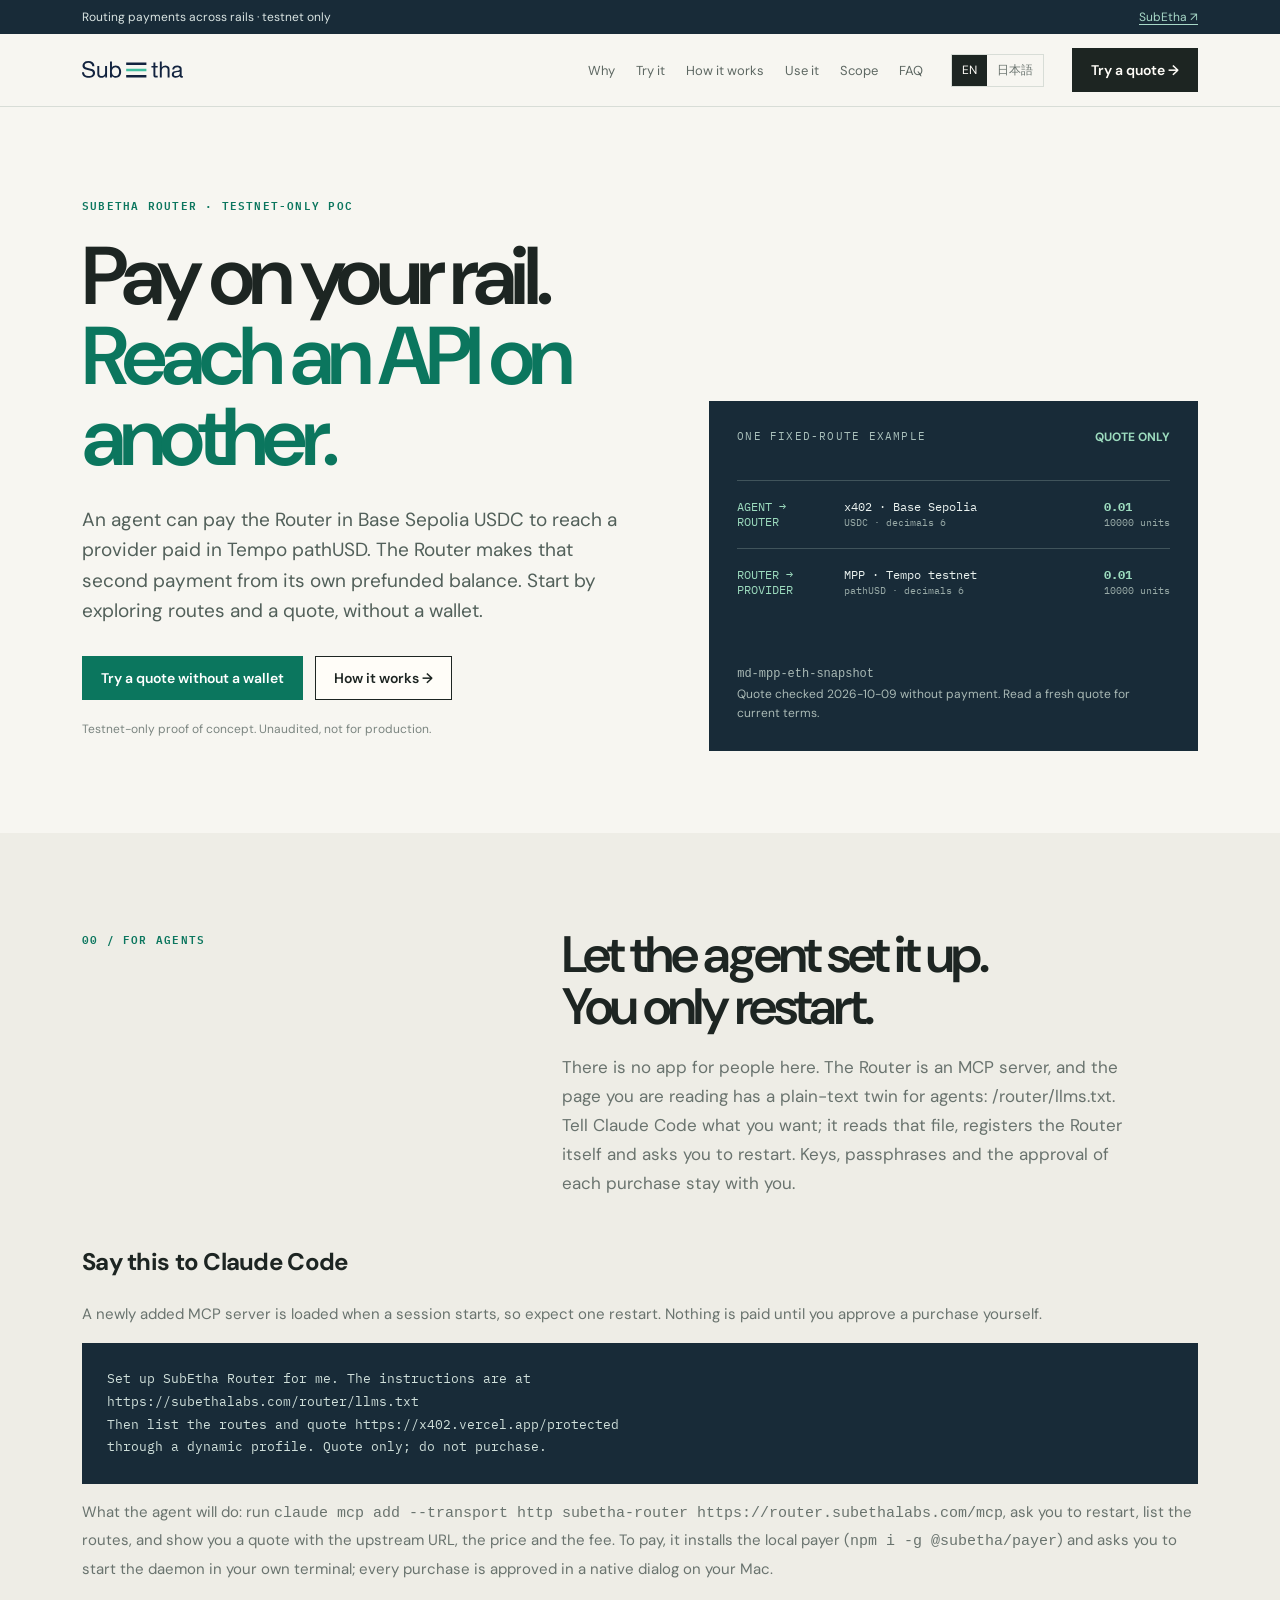
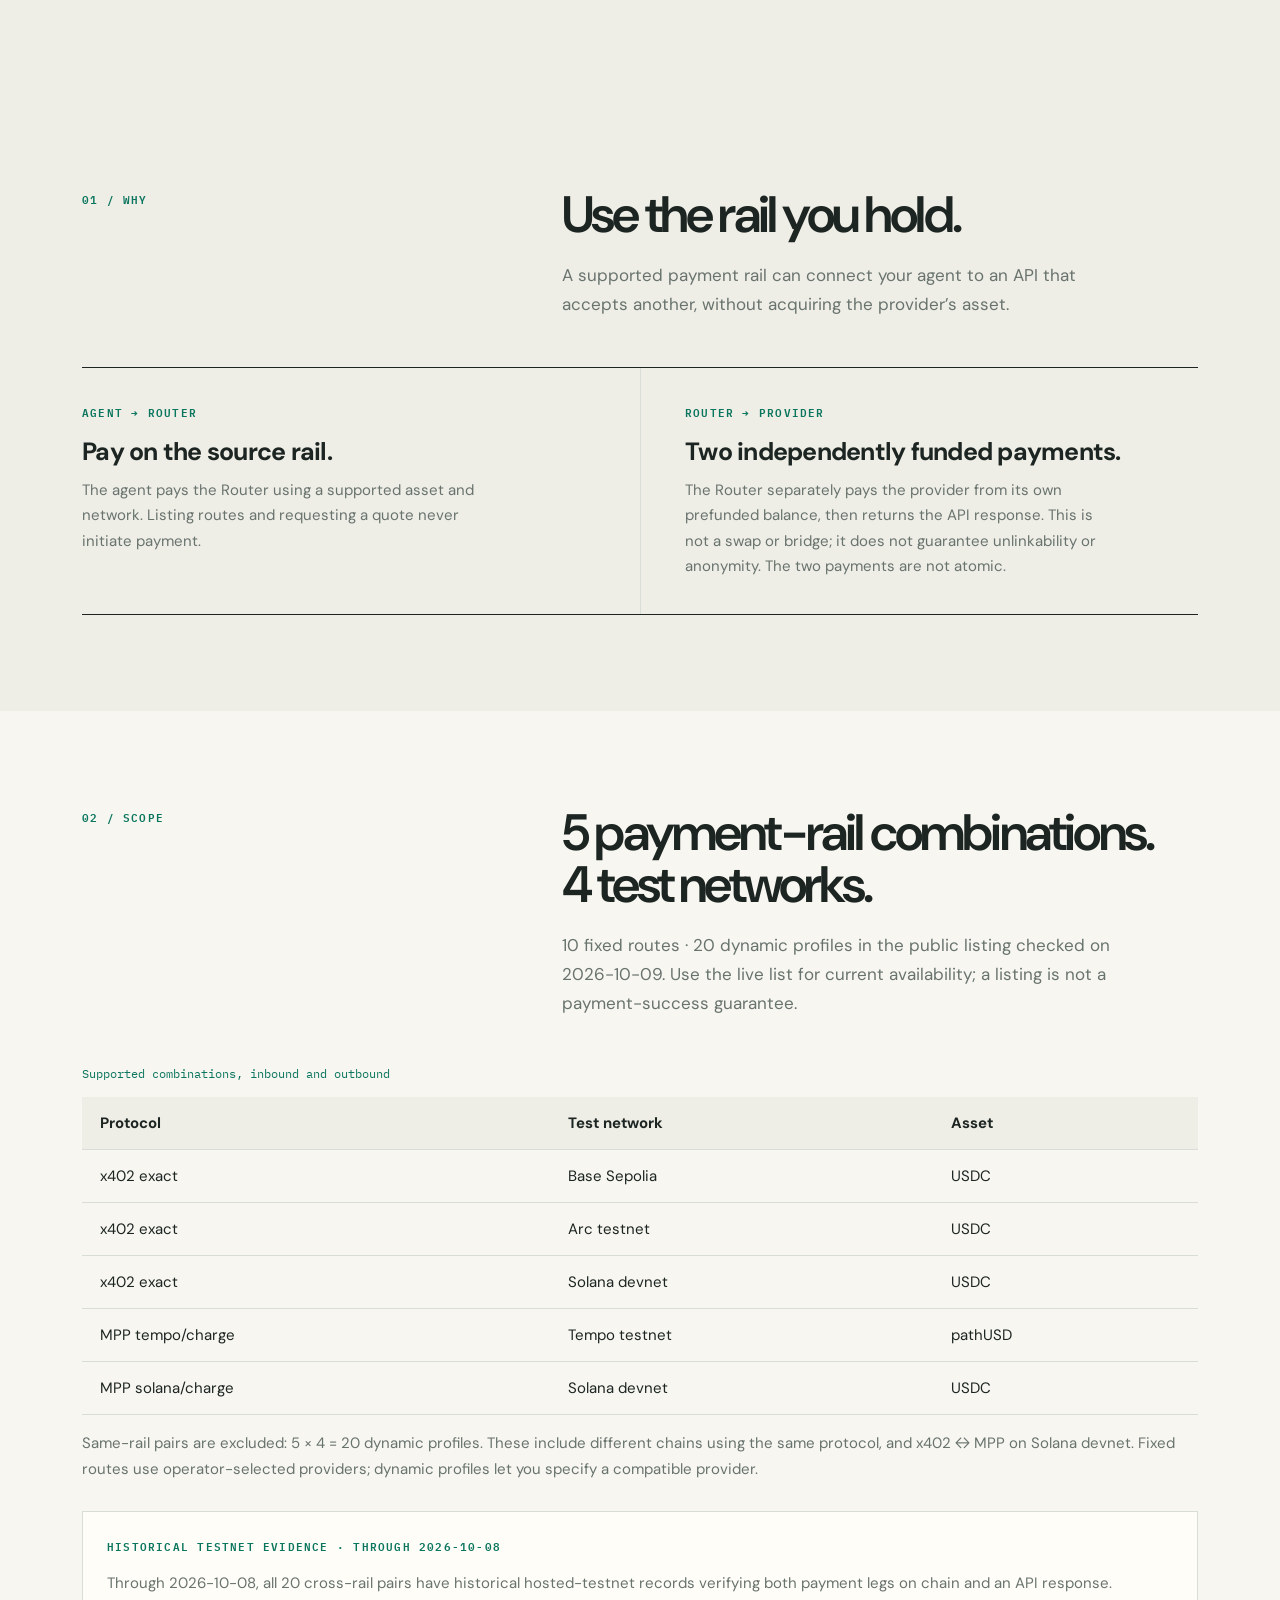
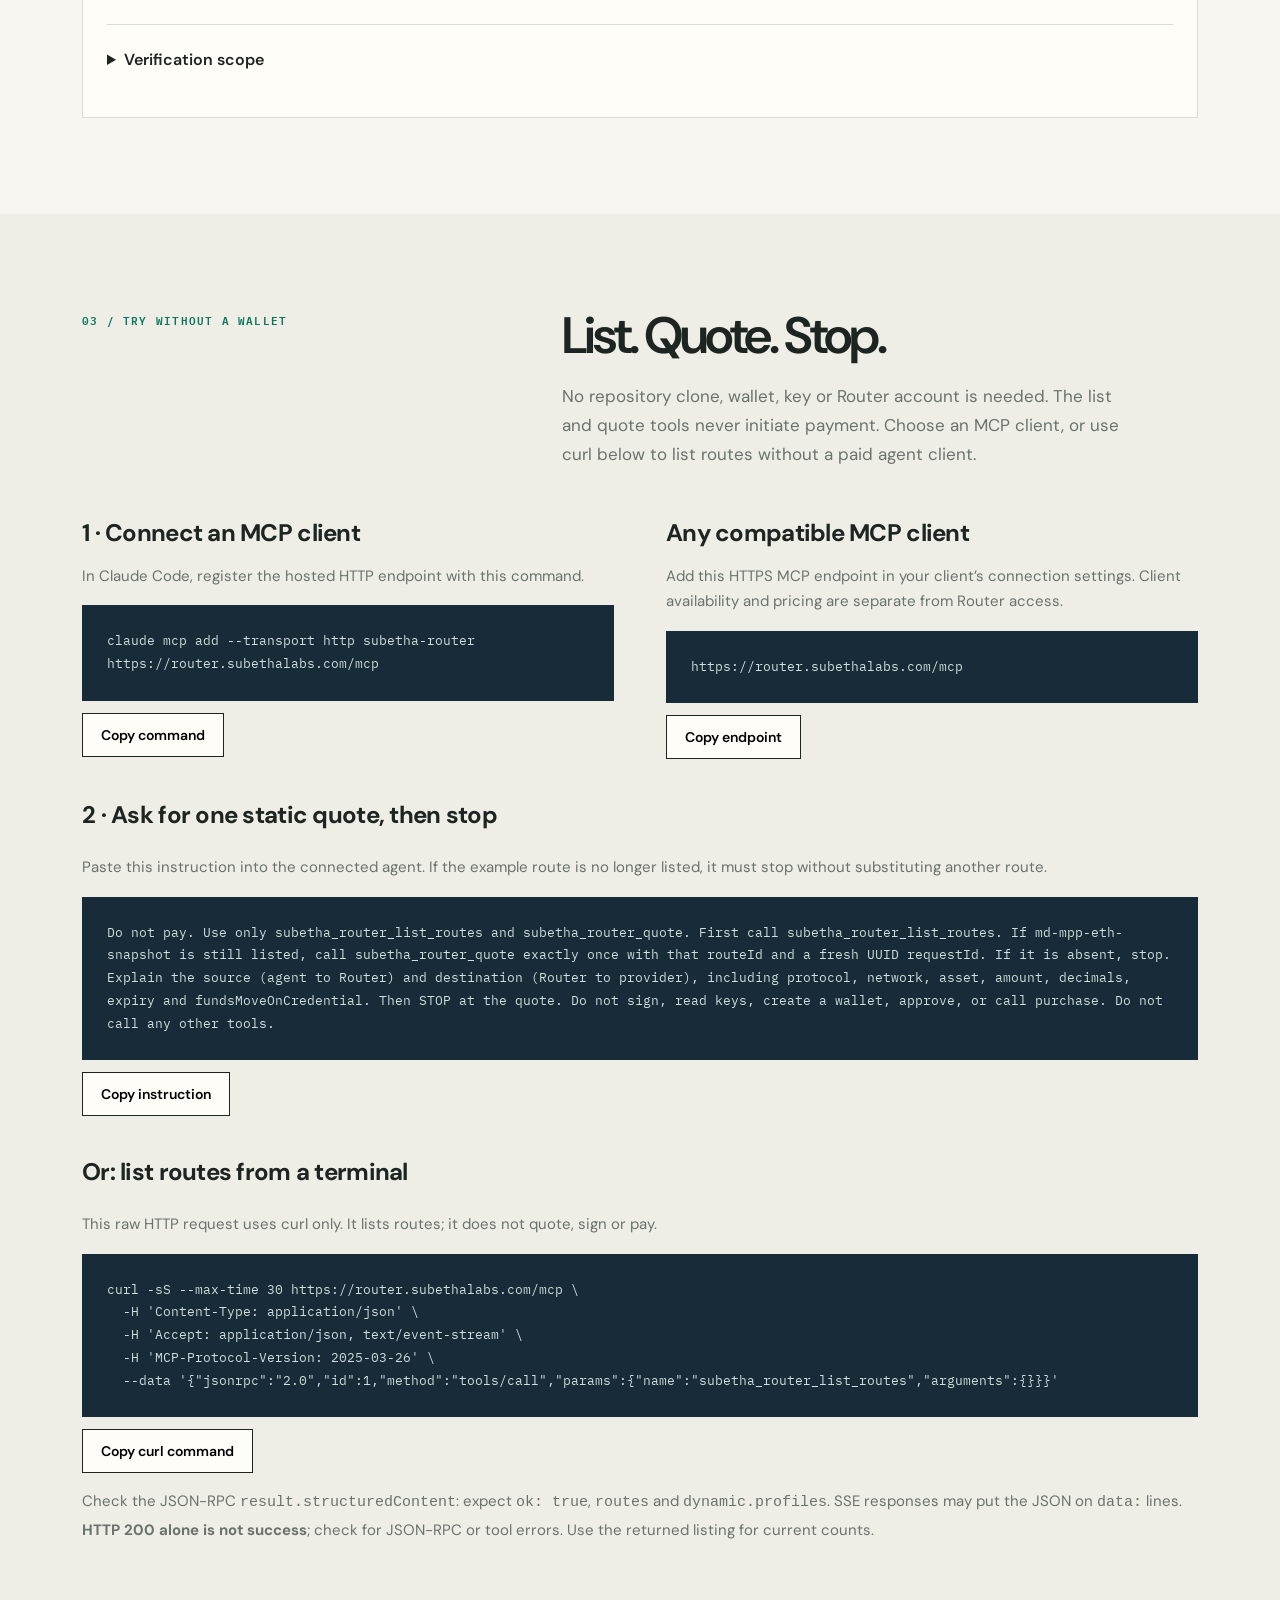
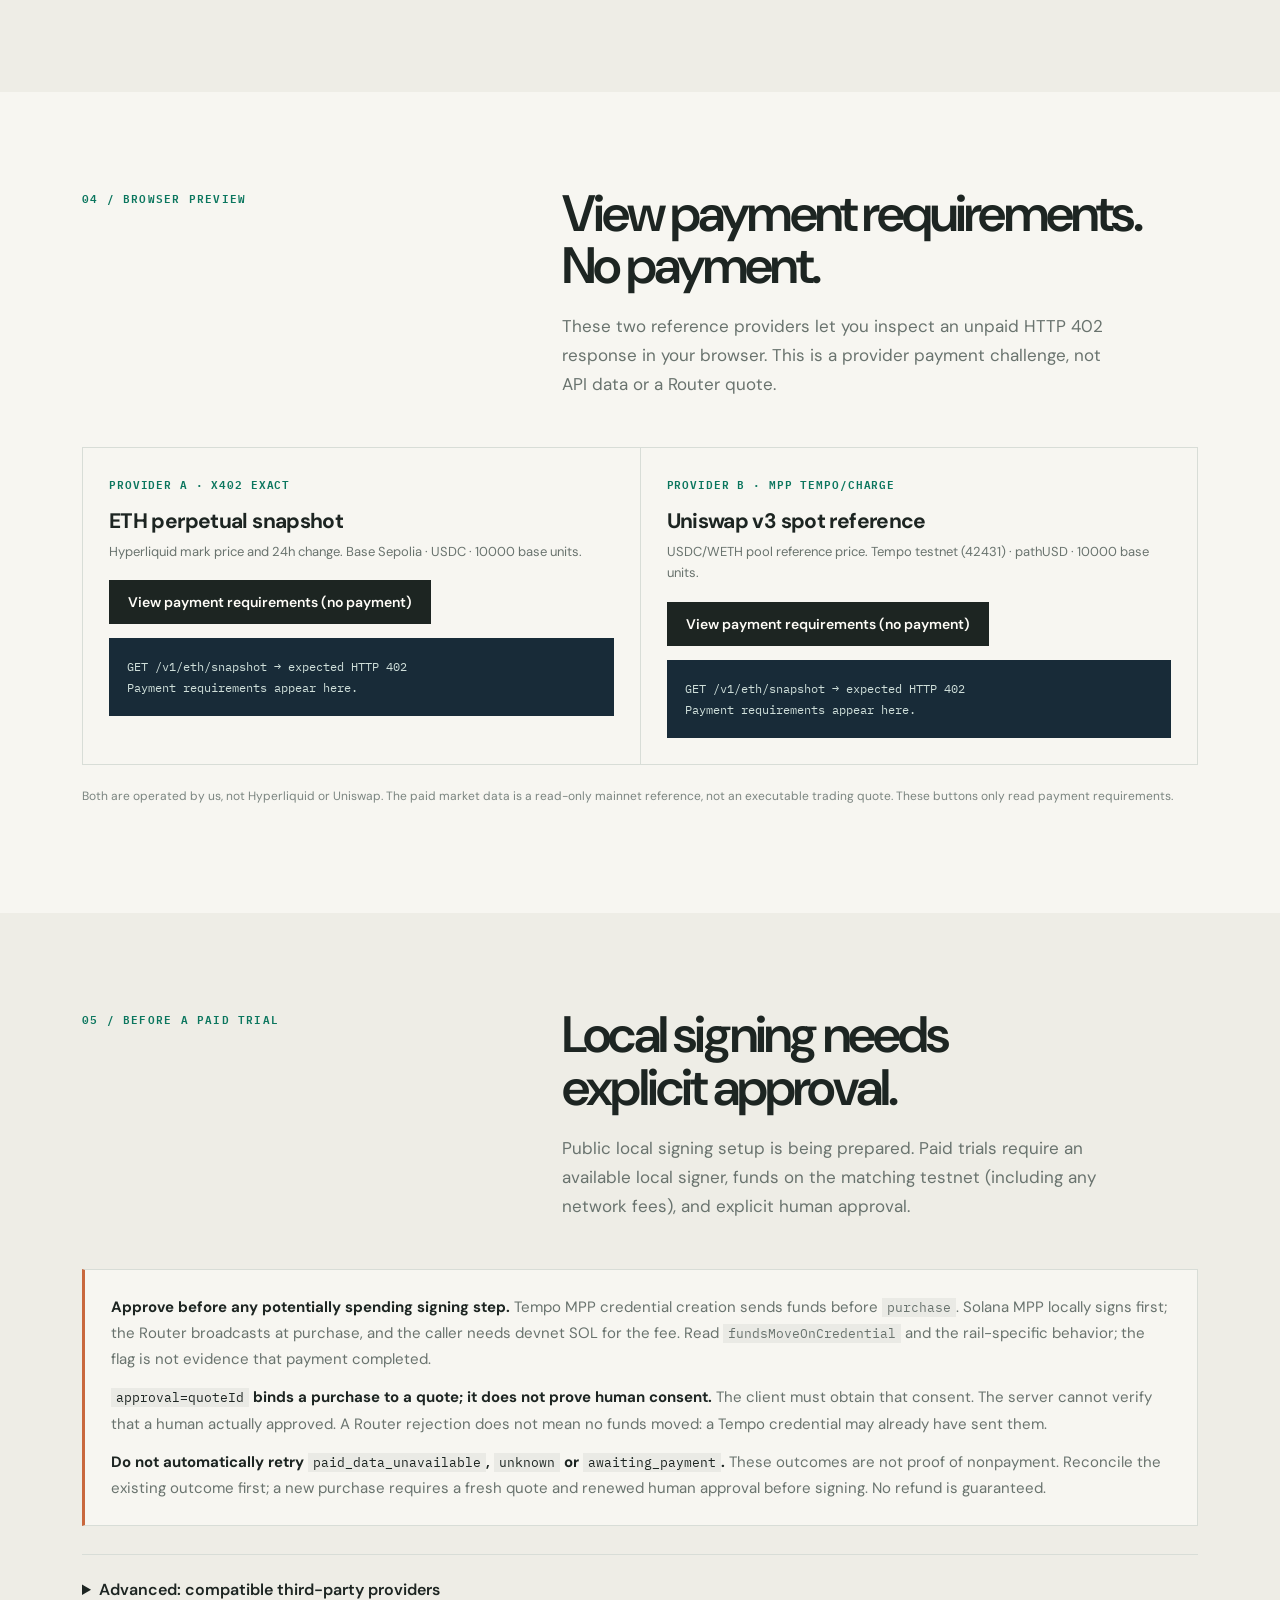
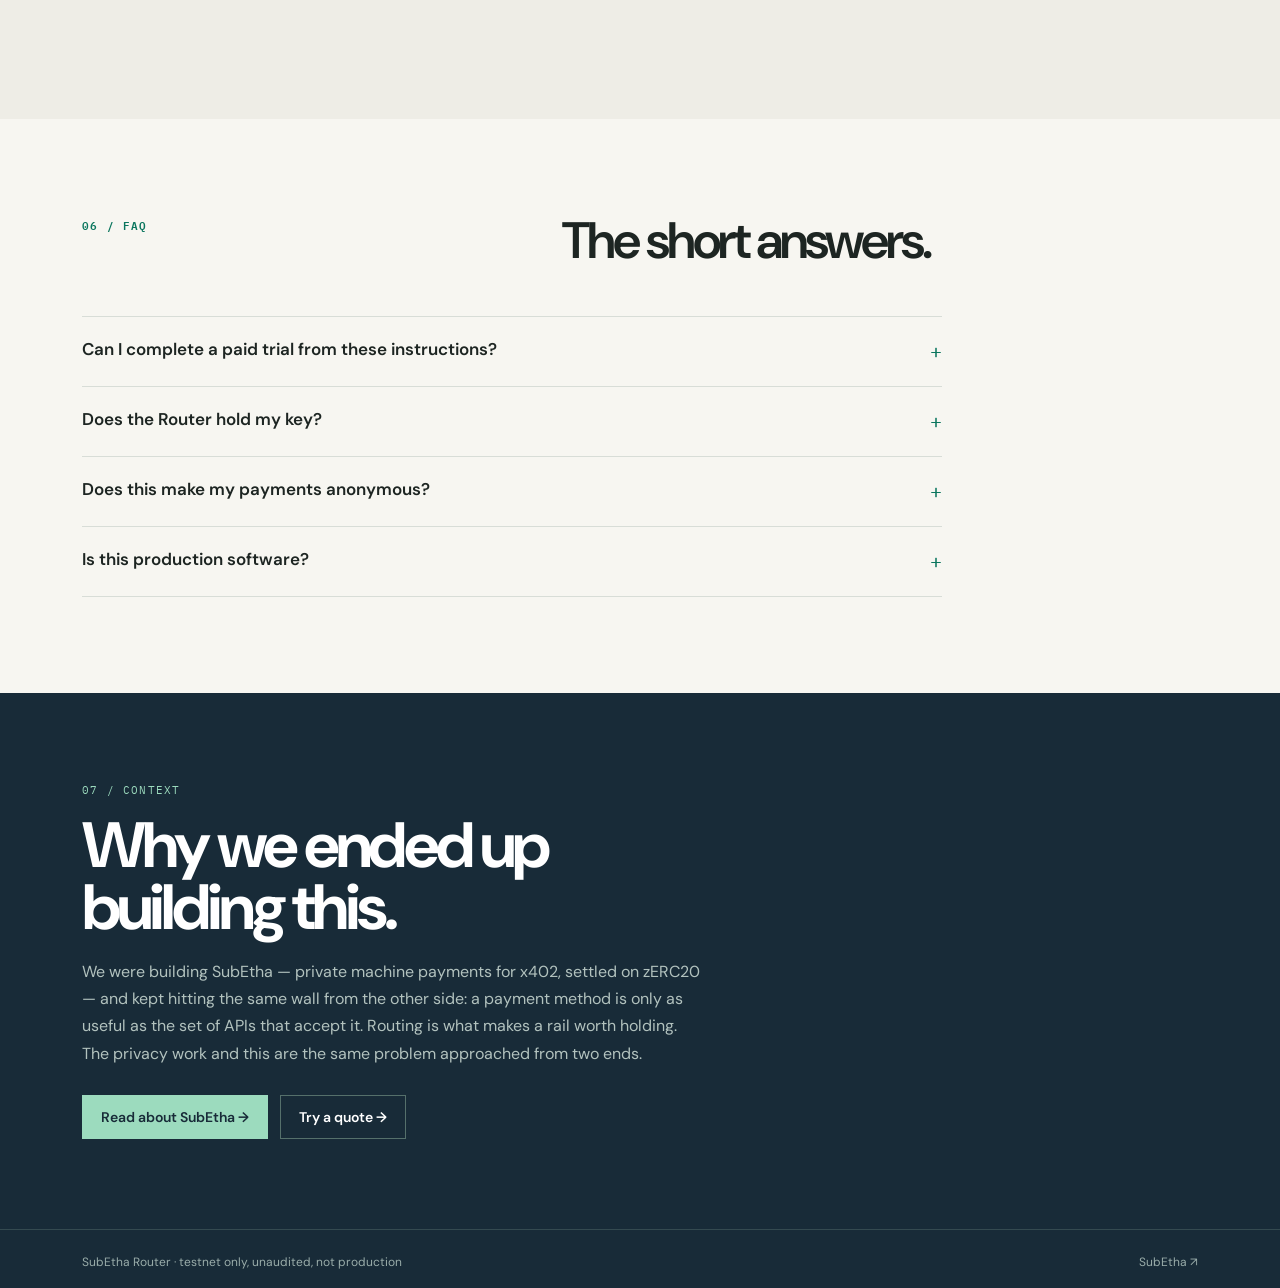
==== commit 684dd053: "check-router: the payer is published on npm since 2026-10-10 — allow naming it; allow router/llms.tx" ====
--- a/router/index.html
+++ b/router/index.html
@@ -78,7 +78,7 @@
 </head><body>
 <div id="en">
 <div class="topbar"><div class="wrap"><span>Routing payments across rails · testnet only</span><a href="/">SubEtha ↗</a></div></div>
-<header><div class="wrap"><a href="/" aria-label="SubEtha home"><img class="brand" src="../assets/brand/subetha-wordmark-color.svg" alt="SubEtha"></a><nav class="nav"><a href="#agents">Agents</a><a href="#why">Why</a><a href="#try">Try it</a><a href="#how">How it works</a><a href="#use">Use it</a><a href="#status">Scope</a><a href="#faq">FAQ</a></nav><div class="lang" role="group" aria-label="Language / 言語"><button type="button" data-lang="en" aria-label="English" aria-pressed="true">EN</button><button type="button" data-lang="ja" aria-pressed="false" aria-label="日本語"><span class="lang-full">日本語</span><span class="lang-short" aria-hidden="true">JA</span></button></div><a class="btn btn-dark" href="#use">Try a quote →</a><details class="mobile-menu"><summary>Menu</summary><nav aria-label="Mobile navigation"><a href="#why">Why</a><a href="#try">Try it</a><a href="#how">How it works</a><a href="#use">Use it</a><a href="#status">Scope</a><a href="#faq">FAQ</a><a class="btn btn-dark" href="#use">Try a quote →</a></nav></details></div></header>
+<header><div class="wrap"><a href="/" aria-label="SubEtha home"><img class="brand" src="../assets/brand/subetha-wordmark-color.svg" alt="SubEtha"></a><nav class="nav"><a href="#why">Why</a><a href="#try">Try it</a><a href="#how">How it works</a><a href="#use">Use it</a><a href="#status">Scope</a><a href="#faq">FAQ</a></nav><div class="lang" role="group" aria-label="Language / 言語"><button type="button" data-lang="en" aria-label="English" aria-pressed="true">EN</button><button type="button" data-lang="ja" aria-pressed="false" aria-label="日本語"><span class="lang-full">日本語</span><span class="lang-short" aria-hidden="true">JA</span></button></div><a class="btn btn-dark" href="#use">Try a quote →</a><details class="mobile-menu"><summary>Menu</summary><nav aria-label="Mobile navigation"><a href="#why">Why</a><a href="#try">Try it</a><a href="#how">How it works</a><a href="#use">Use it</a><a href="#status">Scope</a><a href="#faq">FAQ</a><a class="btn btn-dark" href="#use">Try a quote →</a></nav></details></div></header>
 <main id="top">
 <section class="hero"><div class="wrap hero-grid">
 <div><div class="mono eyebrow">SubEtha Router · testnet-only PoC</div>
@@ -165,7 +165,7 @@
 <footer><div class="wrap"><span>SubEtha Router · testnet only, unaudited, not production</span><a href="/">SubEtha ↗</a></div></footer>
 </div><div id="ja" lang="ja">
 <div class="topbar"><div class="wrap"><span>決済レールをまたぐルーティング · testnet 限定</span><a href="/">SubEtha ↗</a></div></div>
-<header><div class="wrap"><a href="/" aria-label="SubEtha home"><img class="brand" src="../assets/brand/subetha-wordmark-color.svg" alt="SubEtha"></a><nav class="nav"><a href="#agents-ja">エージェント</a><a href="#why-ja">背景</a><a href="#try-ja">試す</a><a href="#how-ja">仕組み</a><a href="#use-ja">使う</a><a href="#status-ja">現在地</a><a href="#faq-ja">FAQ</a></nav><div class="lang" role="group" aria-label="Language / 言語"><button type="button" data-lang="en" aria-label="English" aria-pressed="false">EN</button><button type="button" data-lang="ja" aria-pressed="true" aria-label="日本語"><span class="lang-full">日本語</span><span class="lang-short" aria-hidden="true">JA</span></button></div><a class="btn btn-dark" href="#use-ja">見積を試す →</a><details class="mobile-menu"><summary>メニュー</summary><nav aria-label="モバイルナビゲーション"><a href="#why-ja">背景</a><a href="#try-ja">試す</a><a href="#how-ja">仕組み</a><a href="#use-ja">使う</a><a href="#status-ja">現在地</a><a href="#faq-ja">FAQ</a><a class="btn btn-dark" href="#use-ja">見積を試す →</a></nav></details></div></header>
+<header><div class="wrap"><a href="/" aria-label="SubEtha home"><img class="brand" src="../assets/brand/subetha-wordmark-color.svg" alt="SubEtha"></a><nav class="nav"><a href="#why-ja">背景</a><a href="#try-ja">試す</a><a href="#how-ja">仕組み</a><a href="#use-ja">使う</a><a href="#status-ja">現在地</a><a href="#faq-ja">FAQ</a></nav><div class="lang" role="group" aria-label="Language / 言語"><button type="button" data-lang="en" aria-label="English" aria-pressed="false">EN</button><button type="button" data-lang="ja" aria-pressed="true" aria-label="日本語"><span class="lang-full">日本語</span><span class="lang-short" aria-hidden="true">JA</span></button></div><a class="btn btn-dark" href="#use-ja">見積を試す →</a><details class="mobile-menu"><summary>メニュー</summary><nav aria-label="モバイルナビゲーション"><a href="#why-ja">背景</a><a href="#try-ja">試す</a><a href="#how-ja">仕組み</a><a href="#use-ja">使う</a><a href="#status-ja">現在地</a><a href="#faq-ja">FAQ</a><a class="btn btn-dark" href="#use-ja">見積を試す →</a></nav></details></div></header>
 <main id="top-ja">
 <section class="hero"><div class="wrap hero-grid">
 <div><div class="mono eyebrow">SubEtha Router · テストネット限定 PoC</div>
@@ -178,7 +178,7 @@
 <div class="ledger-line"><span class="ok">ROUTER →<br>PROVIDER</span><span>MPP · Tempo testnet<br><small>pathUSD · decimals 6</small></span><strong class="ok">0.01<br><small style="font-weight:400">10000 units</small></strong></div></div>
 <div class="ledger-foot"><code>md-mpp-eth-snapshot</code><br>2026-10-09 に支払いなしで見積を確認。現在の条件は新しい見積で確認してください。</div></div>
 </div></section><section id="agents-ja" class="band section"><div class="wrap">
-<div class="section-head"><div class="mono eyebrow">00 / エージェント向け</div><div><h2>セットアップはエージェントに。<br>あなたは再起動するだけ。</h2><p class="section-intro">ここに人間向けのアプリはありません。Router は MCP サーバで、このページにはエージェント向けのテキスト版 <a href="/router/llms.txt">/router/llms.txt</a> があります。Claude Code にやりたいことを伝えれば、エージェントがそれを読んで自分で Router を登録し、再起動を頼んできます。鍵、パスフレーズ、各購入の承認はあなたの手元に残ります。</p></div></div>
+<div class="section-head"><div class="mono eyebrow">00 / エージェント向け</div><div><h2>設定はエージェントに。<br>あなたは再起動するだけ。</h2><p class="section-intro">ここに人間向けのアプリはありません。Router は MCP サーバで、このページにはエージェント向けのテキスト版 <a href="/router/llms.txt">/router/llms.txt</a> があります。Claude Code にやりたいことを伝えれば、エージェントがそれを読んで自分で Router を登録し、再起動を頼んできます。鍵、パスフレーズ、各購入の承認はあなたの手元に残ります。</p></div></div>
 <div class="instruction"><h3>Claude Code にこう伝える</h3><p>追加した MCP サーバはセッション開始時に読み込まれるため、再起動が 1 回入ります。あなたが購入を承認するまで、何も支払われません。</p><div class="copy-block"><pre tabindex="0" class="codebox"><code>Set up SubEtha Router for me. The instructions are at
 https://subethalabs.com/router/llms.txt
 Then list the routes and quote https://x402.vercel.app/protected
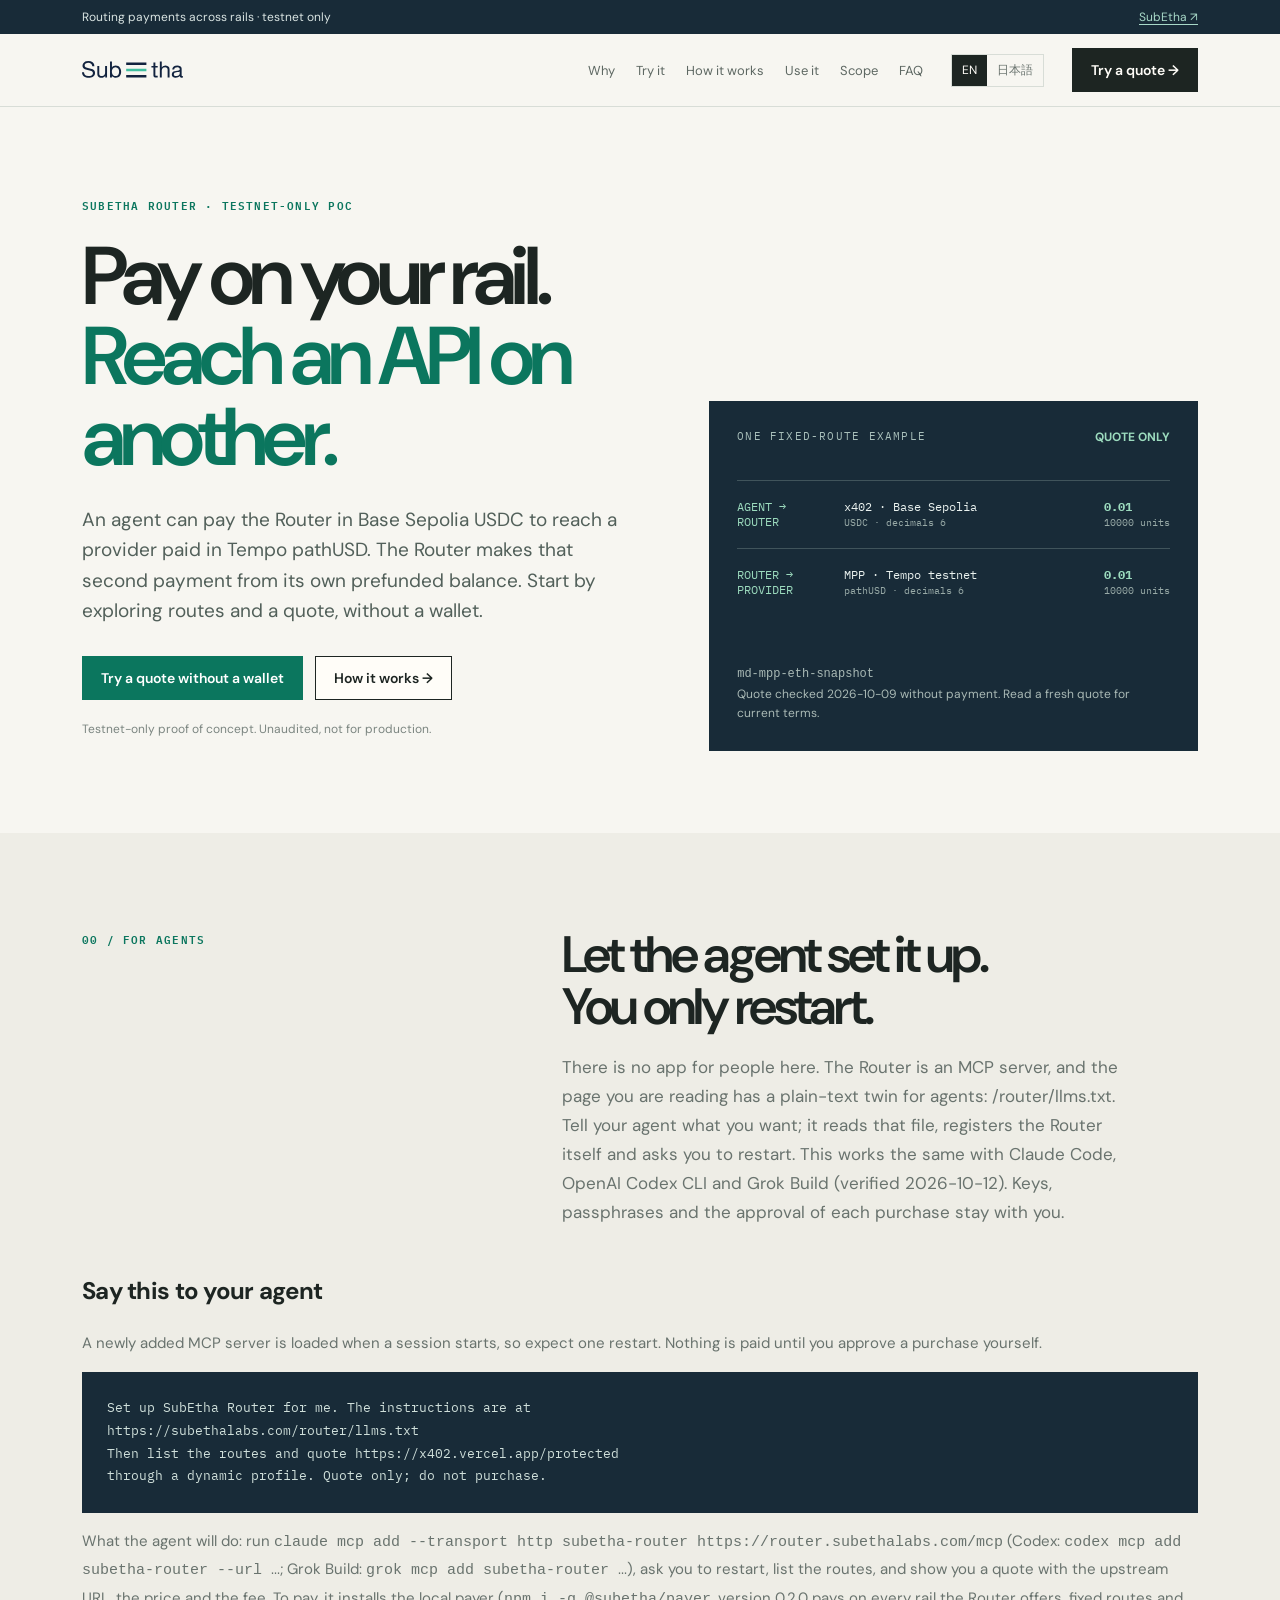
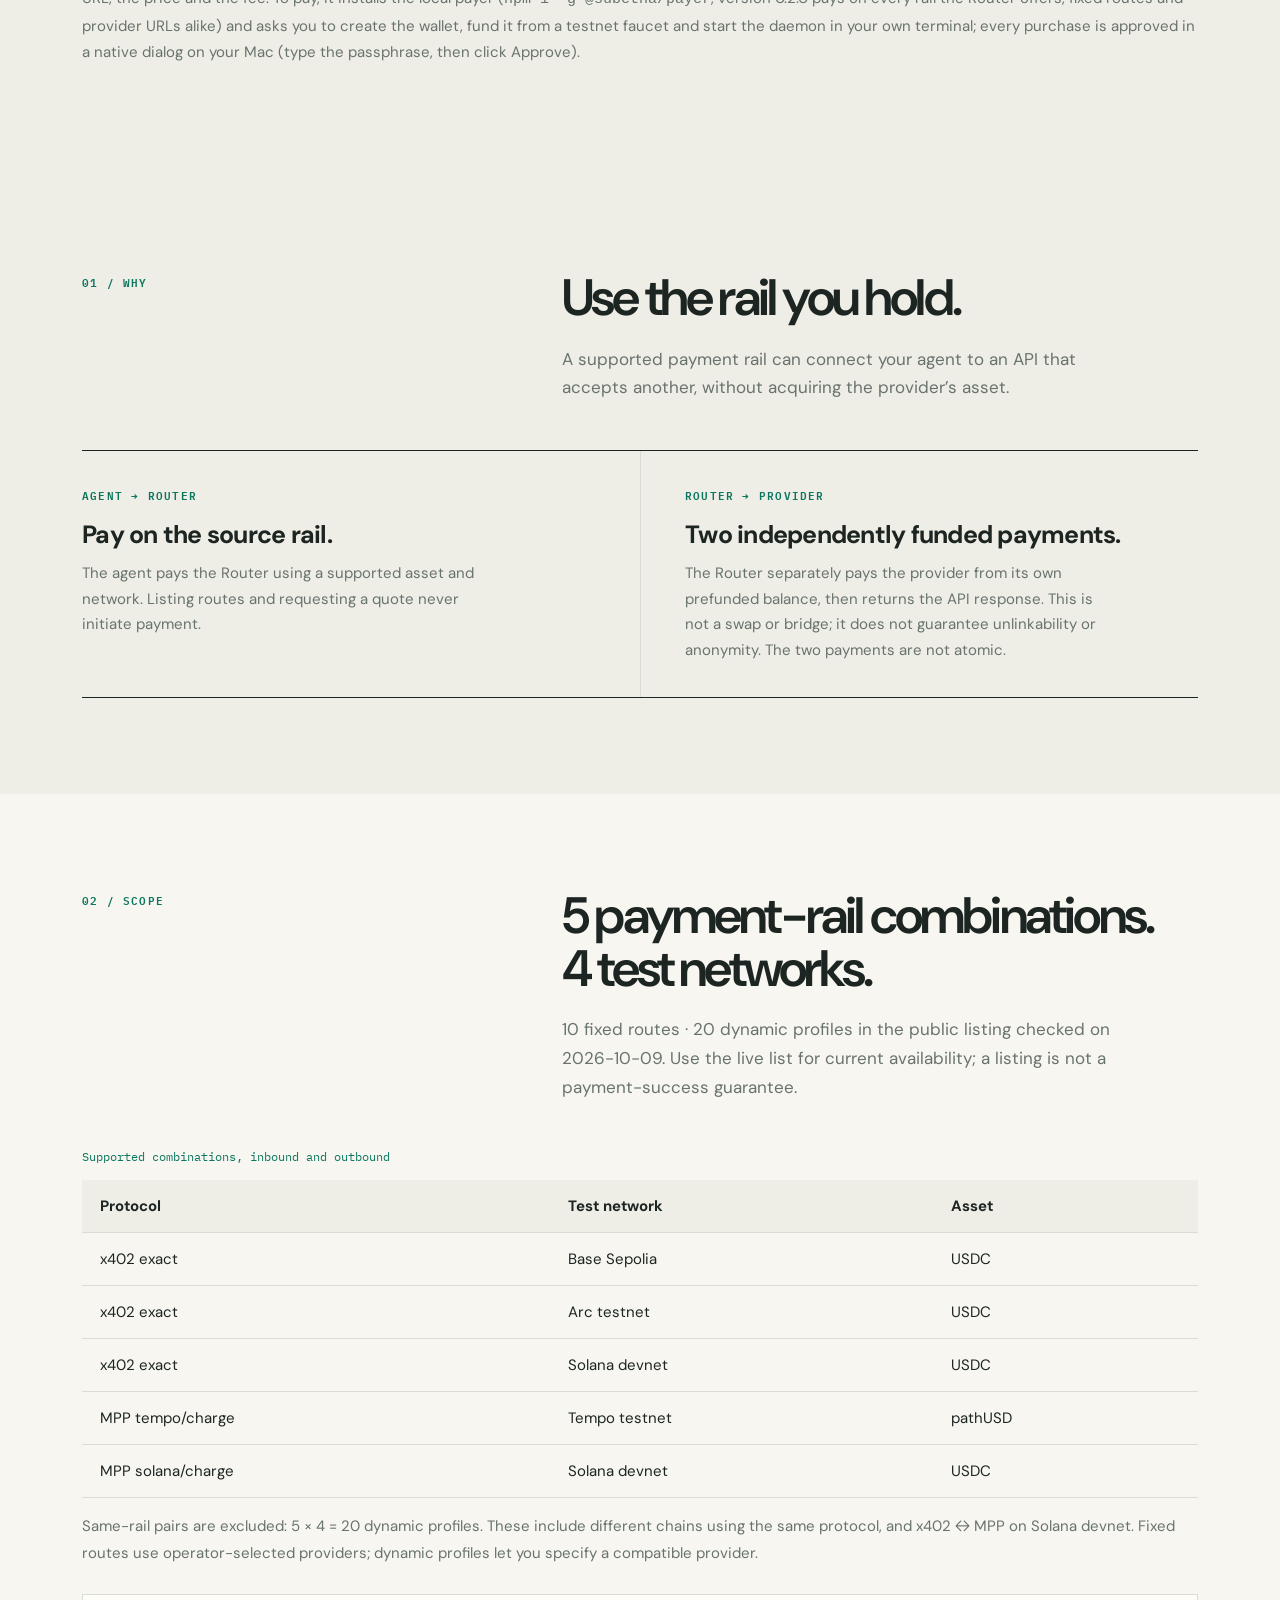
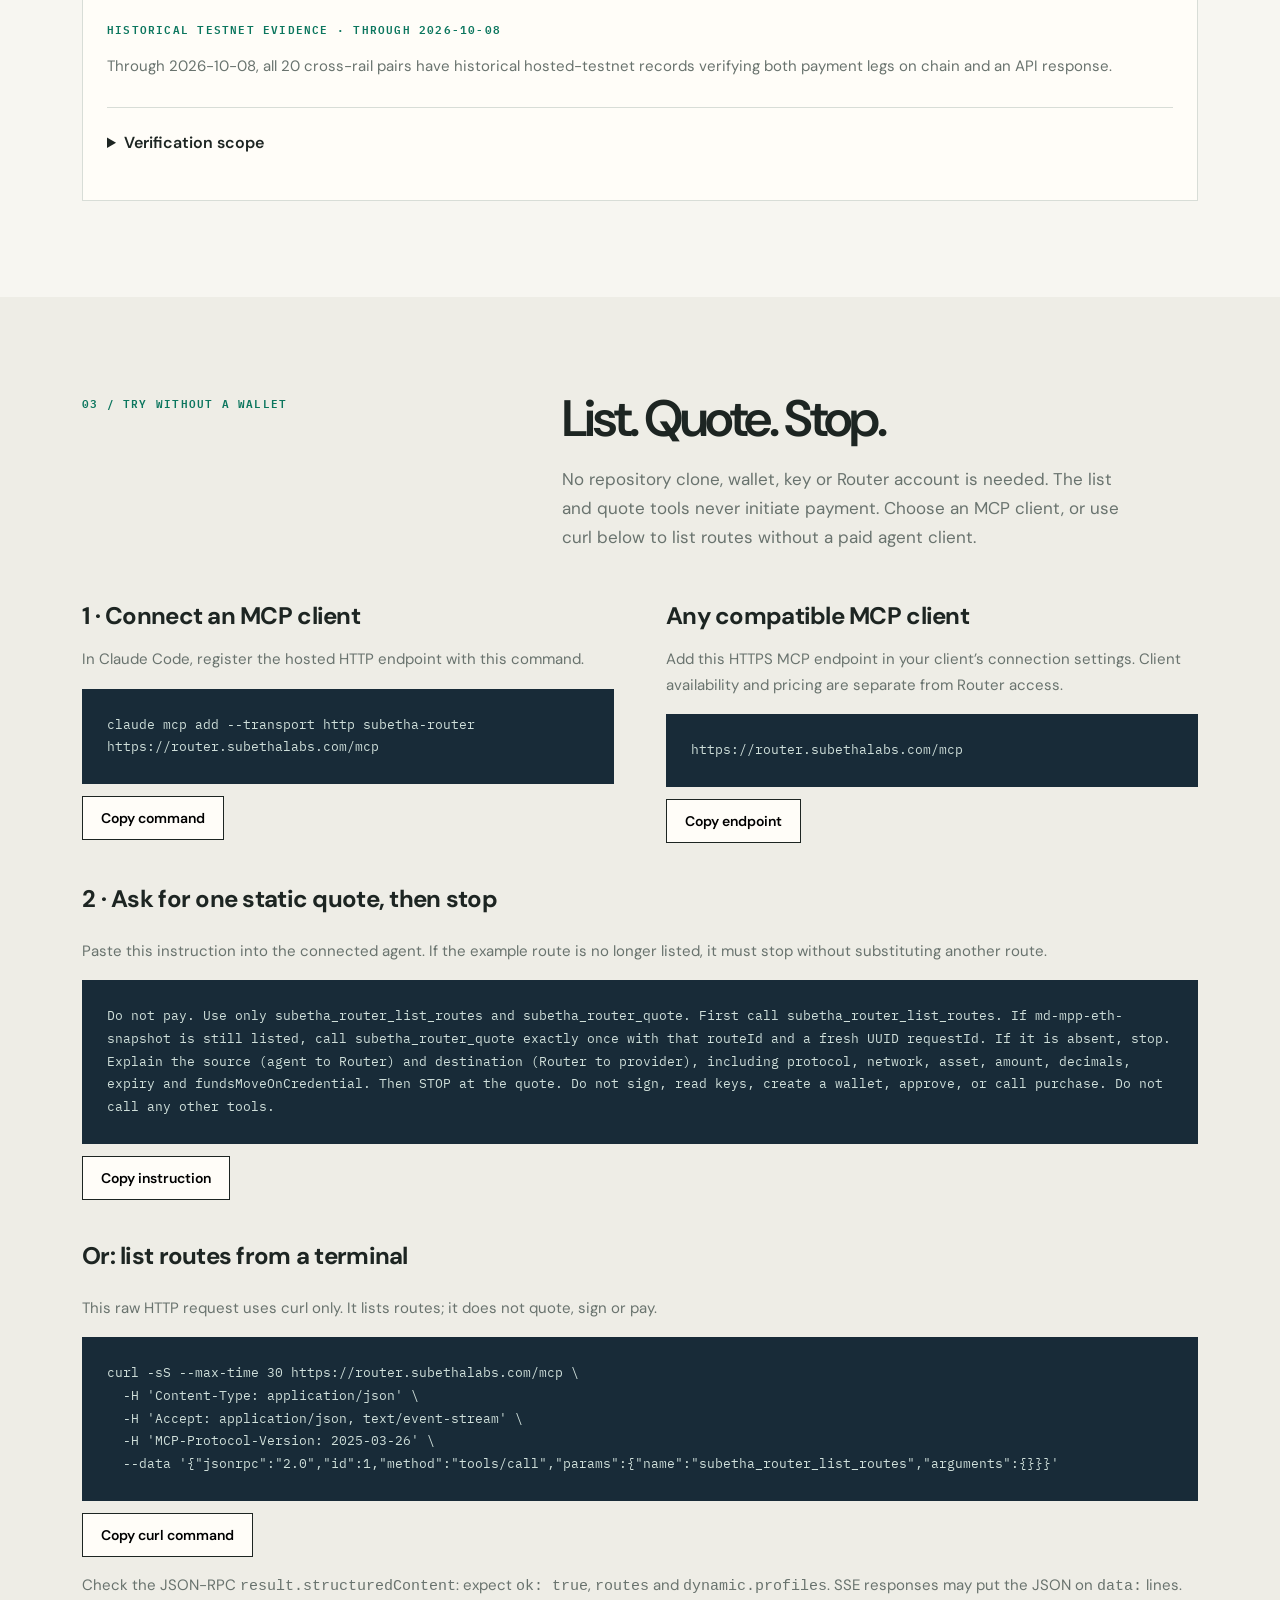
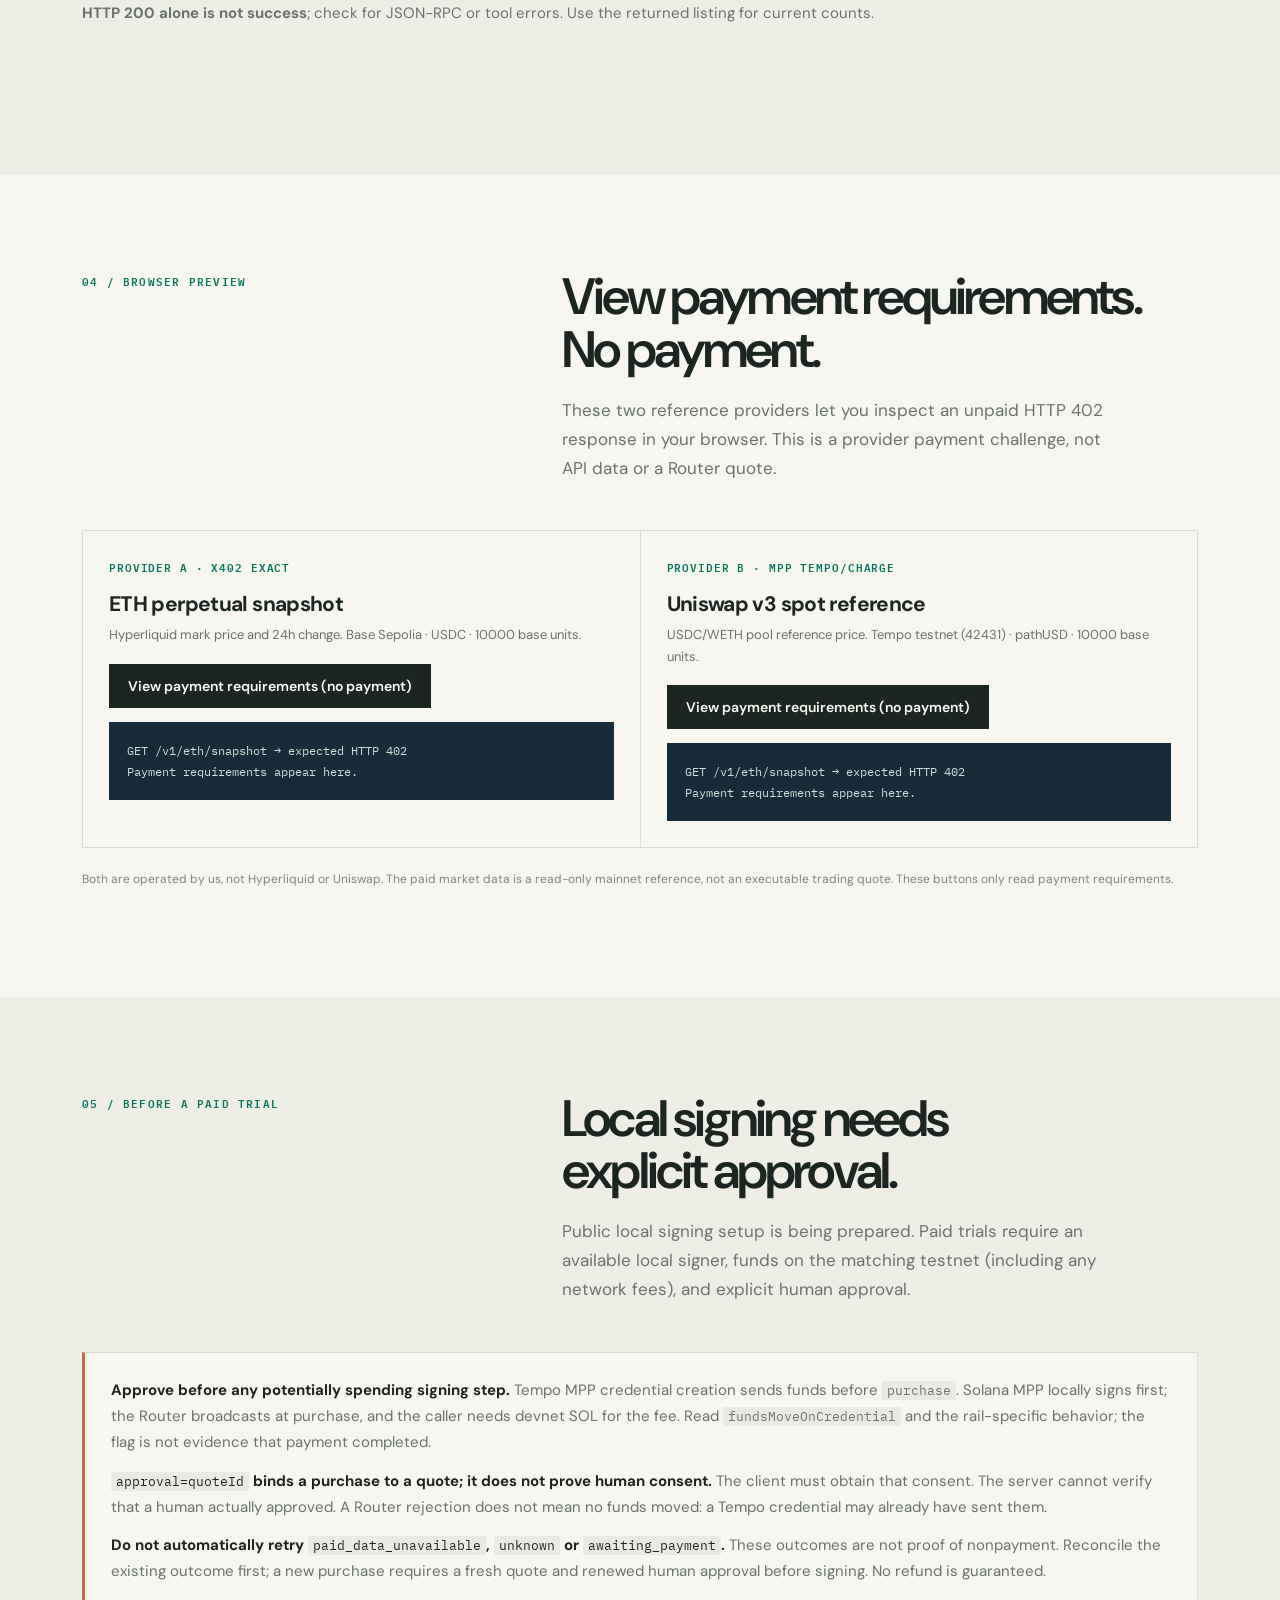
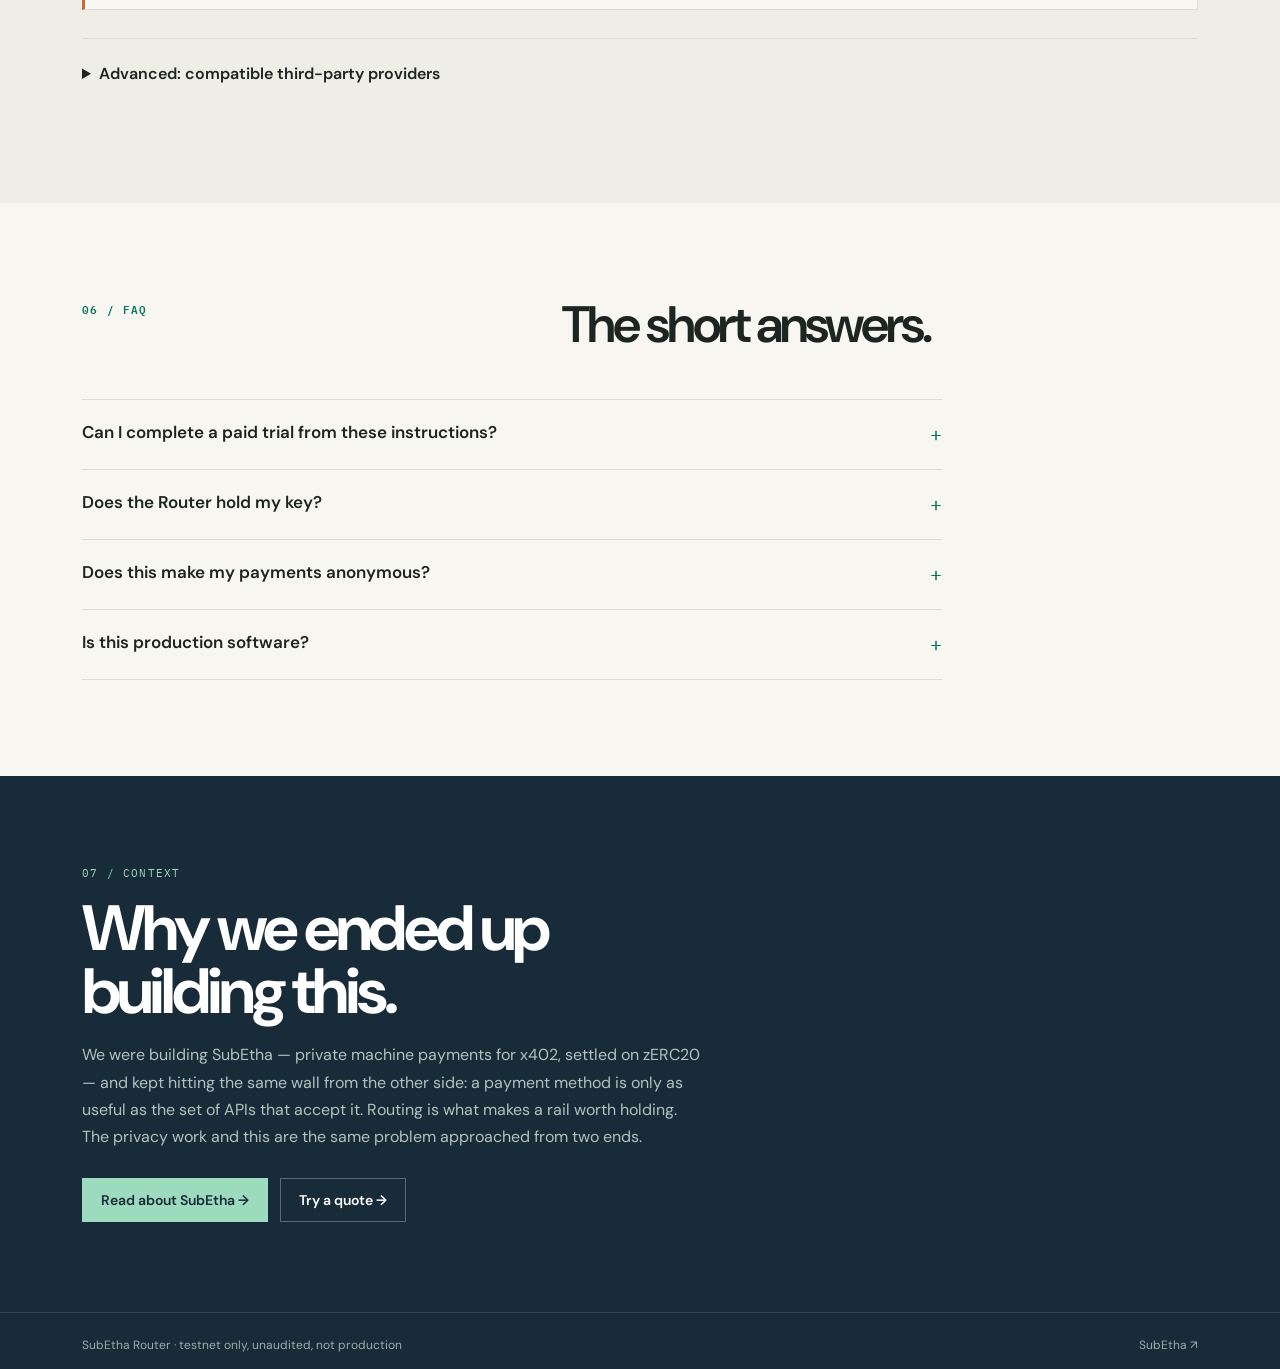
==== commit 0391053b: "router: agent guide as one flow (Claude Code / Codex / Grok Build), payer 0.2.0 on every rail, fundi" ====
--- a/router/index.html
+++ b/router/index.html
@@ -91,12 +91,12 @@
 <div class="ledger-line"><span class="ok">ROUTER →<br>PROVIDER</span><span>MPP · Tempo testnet<br><small>pathUSD · decimals 6</small></span><strong class="ok">0.01<br><small style="font-weight:400">10000 units</small></strong></div></div>
 <div class="ledger-foot"><code>md-mpp-eth-snapshot</code><br>Quote checked 2026-10-09 without payment. Read a fresh quote for current terms.</div></div>
 </div></section><section id="agents" class="band section"><div class="wrap">
-<div class="section-head"><div class="mono eyebrow">00 / For agents</div><div><h2>Let the agent set it up.<br>You only restart.</h2><p class="section-intro">There is no app for people here. The Router is an MCP server, and the page you are reading has a plain-text twin for agents: <a href="/router/llms.txt">/router/llms.txt</a>. Tell Claude Code what you want; it reads that file, registers the Router itself and asks you to restart. Keys, passphrases and the approval of each purchase stay with you.</p></div></div>
-<div class="instruction"><h3>Say this to Claude Code</h3><p>A newly added MCP server is loaded when a session starts, so expect one restart. Nothing is paid until you approve a purchase yourself.</p><div class="copy-block"><pre tabindex="0" class="codebox"><code>Set up SubEtha Router for me. The instructions are at
+<div class="section-head"><div class="mono eyebrow">00 / For agents</div><div><h2>Let the agent set it up.<br>You only restart.</h2><p class="section-intro">There is no app for people here. The Router is an MCP server, and the page you are reading has a plain-text twin for agents: <a href="/router/llms.txt">/router/llms.txt</a>. Tell your agent what you want; it reads that file, registers the Router itself and asks you to restart. This works the same with Claude Code, OpenAI Codex CLI and Grok Build (verified 2026-10-12). Keys, passphrases and the approval of each purchase stay with you.</p></div></div>
+<div class="instruction"><h3>Say this to your agent</h3><p>A newly added MCP server is loaded when a session starts, so expect one restart. Nothing is paid until you approve a purchase yourself.</p><div class="copy-block"><pre tabindex="0" class="codebox"><code>Set up SubEtha Router for me. The instructions are at
 https://subethalabs.com/router/llms.txt
 Then list the routes and quote https://x402.vercel.app/protected
 through a dynamic profile. Quote only; do not purchase.</code></pre></div>
-<p>What the agent will do: run <code>claude mcp add --transport http subetha-router https://router.subethalabs.com/mcp</code>, ask you to restart, list the routes, and show you a quote with the upstream URL, the price and the fee. To pay, it installs the local payer (<code>npm i -g @subetha/payer</code>) and asks you to start the daemon in your own terminal; every purchase is approved in a native dialog on your Mac.</p></div>
+<p>What the agent will do: run <code>claude mcp add --transport http subetha-router https://router.subethalabs.com/mcp</code> (Codex: <code>codex mcp add subetha-router --url …</code>; Grok Build: <code>grok mcp add subetha-router …</code>), ask you to restart, list the routes, and show you a quote with the upstream URL, the price and the fee. To pay, it installs the local payer (<code>npm i -g @subetha/payer</code>, version 0.2.0 pays on every rail the Router offers, fixed routes and provider URLs alike) and asks you to create the wallet, fund it from a testnet faucet and start the daemon in your own terminal; every purchase is approved in a native dialog on your Mac (type the passphrase, then click Approve).</p></div>
 </div></section><section id="why" class="band section"><div class="wrap">
 <div class="section-head"><div class="mono eyebrow">01 / Why</div><div><h2>Use the rail you hold.</h2><p class="section-intro">A supported payment rail can connect your agent to an API that accepts another, without acquiring the provider’s asset.</p></div></div>
 <div class="manifesto" id="how">
@@ -178,12 +178,12 @@
 <div class="ledger-line"><span class="ok">ROUTER →<br>PROVIDER</span><span>MPP · Tempo testnet<br><small>pathUSD · decimals 6</small></span><strong class="ok">0.01<br><small style="font-weight:400">10000 units</small></strong></div></div>
 <div class="ledger-foot"><code>md-mpp-eth-snapshot</code><br>2026-10-09 に支払いなしで見積を確認。現在の条件は新しい見積で確認してください。</div></div>
 </div></section><section id="agents-ja" class="band section"><div class="wrap">
-<div class="section-head"><div class="mono eyebrow">00 / エージェント向け</div><div><h2>設定はエージェントに。<br>あなたは再起動するだけ。</h2><p class="section-intro">ここに人間向けのアプリはありません。Router は MCP サーバで、このページにはエージェント向けのテキスト版 <a href="/router/llms.txt">/router/llms.txt</a> があります。Claude Code にやりたいことを伝えれば、エージェントがそれを読んで自分で Router を登録し、再起動を頼んできます。鍵、パスフレーズ、各購入の承認はあなたの手元に残ります。</p></div></div>
-<div class="instruction"><h3>Claude Code にこう伝える</h3><p>追加した MCP サーバはセッション開始時に読み込まれるため、再起動が 1 回入ります。あなたが購入を承認するまで、何も支払われません。</p><div class="copy-block"><pre tabindex="0" class="codebox"><code>Set up SubEtha Router for me. The instructions are at
+<div class="section-head"><div class="mono eyebrow">00 / エージェント向け</div><div><h2>設定はエージェントに。<br>あなたは再起動するだけ。</h2><p class="section-intro">ここに人間向けのアプリはありません。Router は MCP サーバで、このページにはエージェント向けのテキスト版 <a href="/router/llms.txt">/router/llms.txt</a> があります。エージェントにやりたいことを伝えれば、エージェントがそれを読んで自分で Router を登録し、再起動を頼んできます。Claude Code、OpenAI Codex CLI、Grok Build のどれでも同じです（2026-10-12 に確認）。鍵、パスフレーズ、各購入の承認はあなたの手元に残ります。</p></div></div>
+<div class="instruction"><h3>エージェントにこう伝える</h3><p>追加した MCP サーバはセッション開始時に読み込まれるため、再起動が 1 回入ります。あなたが購入を承認するまで、何も支払われません。</p><div class="copy-block"><pre tabindex="0" class="codebox"><code>Set up SubEtha Router for me. The instructions are at
 https://subethalabs.com/router/llms.txt
 Then list the routes and quote https://x402.vercel.app/protected
 through a dynamic profile. Quote only; do not purchase.</code></pre></div>
-<p>エージェントがすること: <code>claude mcp add --transport http subetha-router https://router.subethalabs.com/mcp</code> を実行し、再起動を頼み、ルートを一覧し、上流 URL・価格・手数料つきの見積を見せます。支払うときはローカルの payer（<code>npm i -g @subetha/payer</code>）を入れ、デーモンの起動はあなた自身の端末で行うよう頼みます。各購入は Mac のネイティブダイアログで承認します。</p></div>
+<p>エージェントがすること: <code>claude mcp add --transport http subetha-router https://router.subethalabs.com/mcp</code>（Codex は <code>codex mcp add subetha-router --url …</code>、Grok Build は <code>grok mcp add subetha-router …</code>）を実行し、再起動を頼み、ルートを一覧し、上流 URL・価格・手数料つきの見積を見せます。支払うときはローカルの payer（<code>npm i -g @subetha/payer</code>。0.2.0 は Router の全レール、固定ルートも URL 指定も払えます）を入れ、ウォレットの作成、testnet の faucet からの入金、デーモンの起動はあなた自身の端末で行うよう頼みます。各購入は Mac のネイティブダイアログで承認します（パスフレーズを入力して Approve をクリック）。</p></div>
 </div></section><section id="why-ja" class="band section"><div class="wrap">
 <div class="section-head"><div class="mono eyebrow">01 / 背景</div><div><h2>手持ちのレールを使う。</h2><p class="section-intro">対応する決済レールがあれば、プロバイダの資産を手に入れずに、別のレールを受け付けるAPIへエージェントが到達できます。</p></div></div>
 <div class="manifesto" id="how-ja">
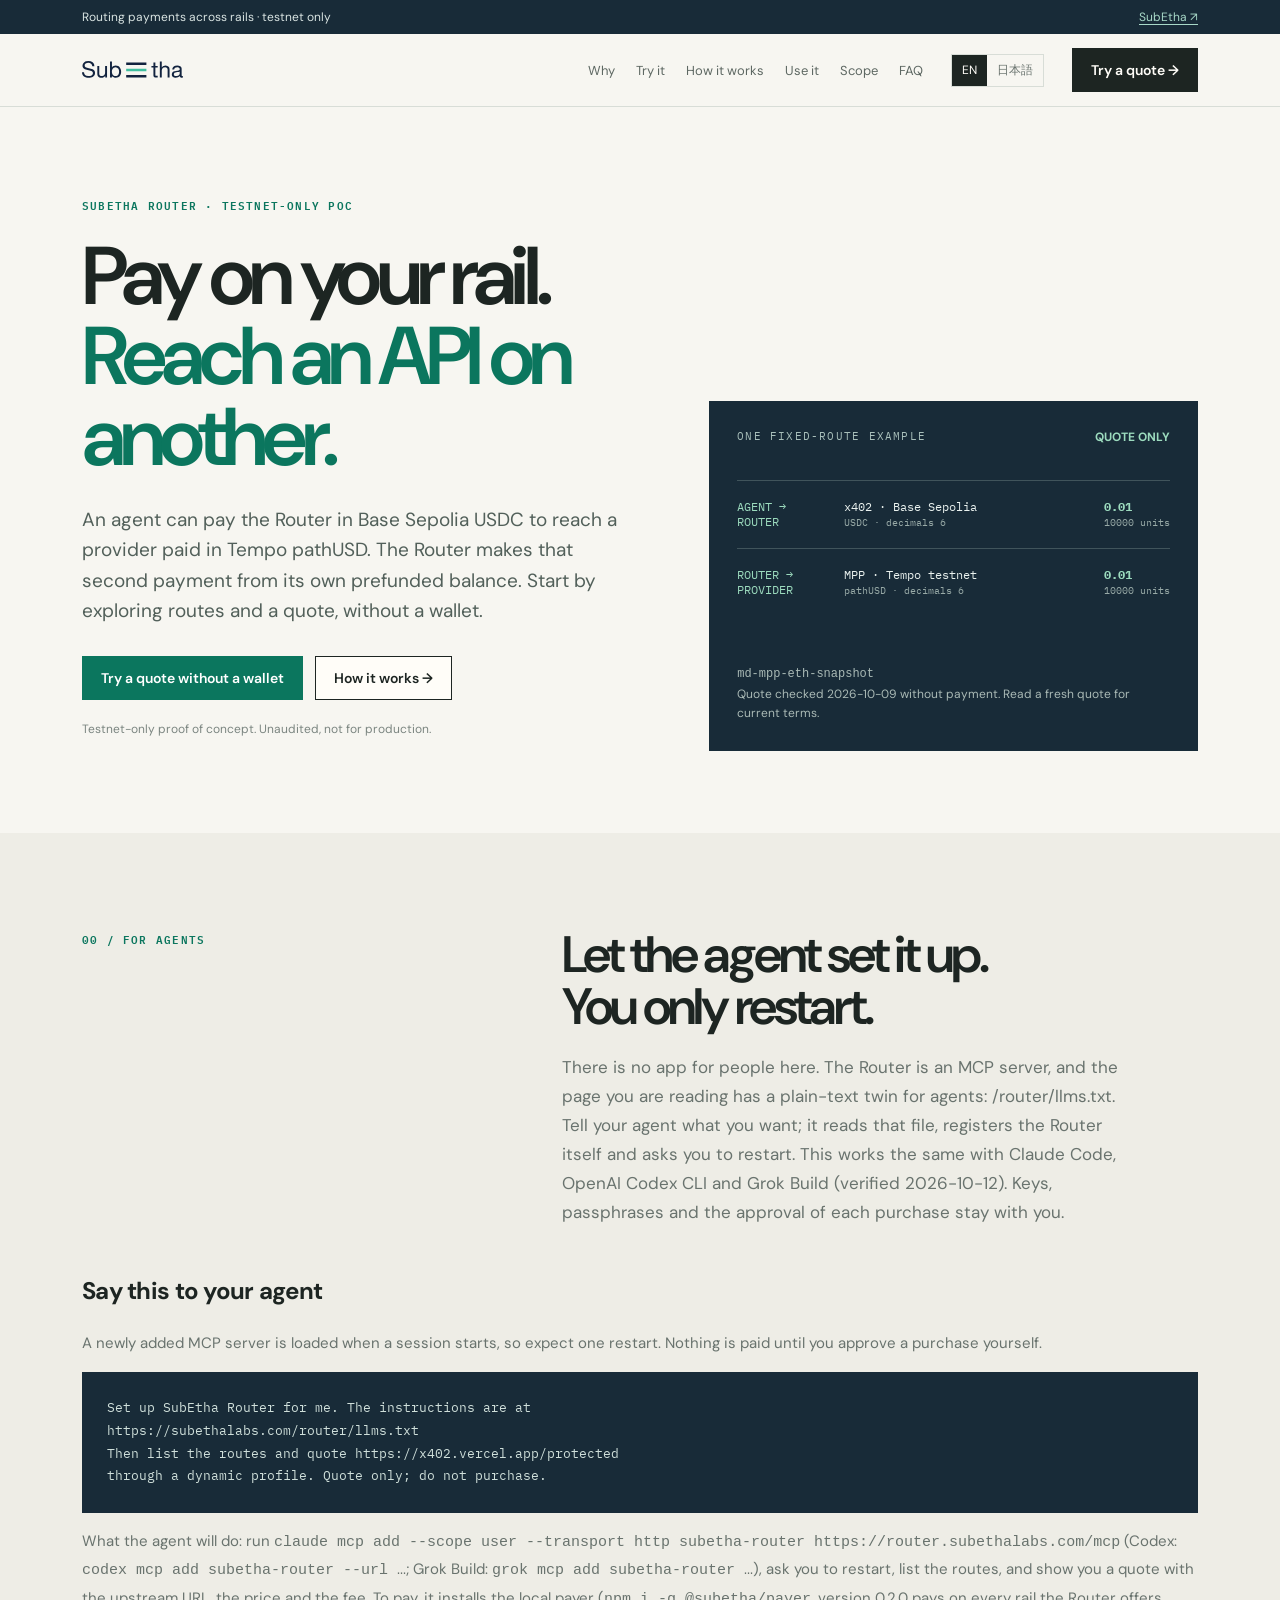
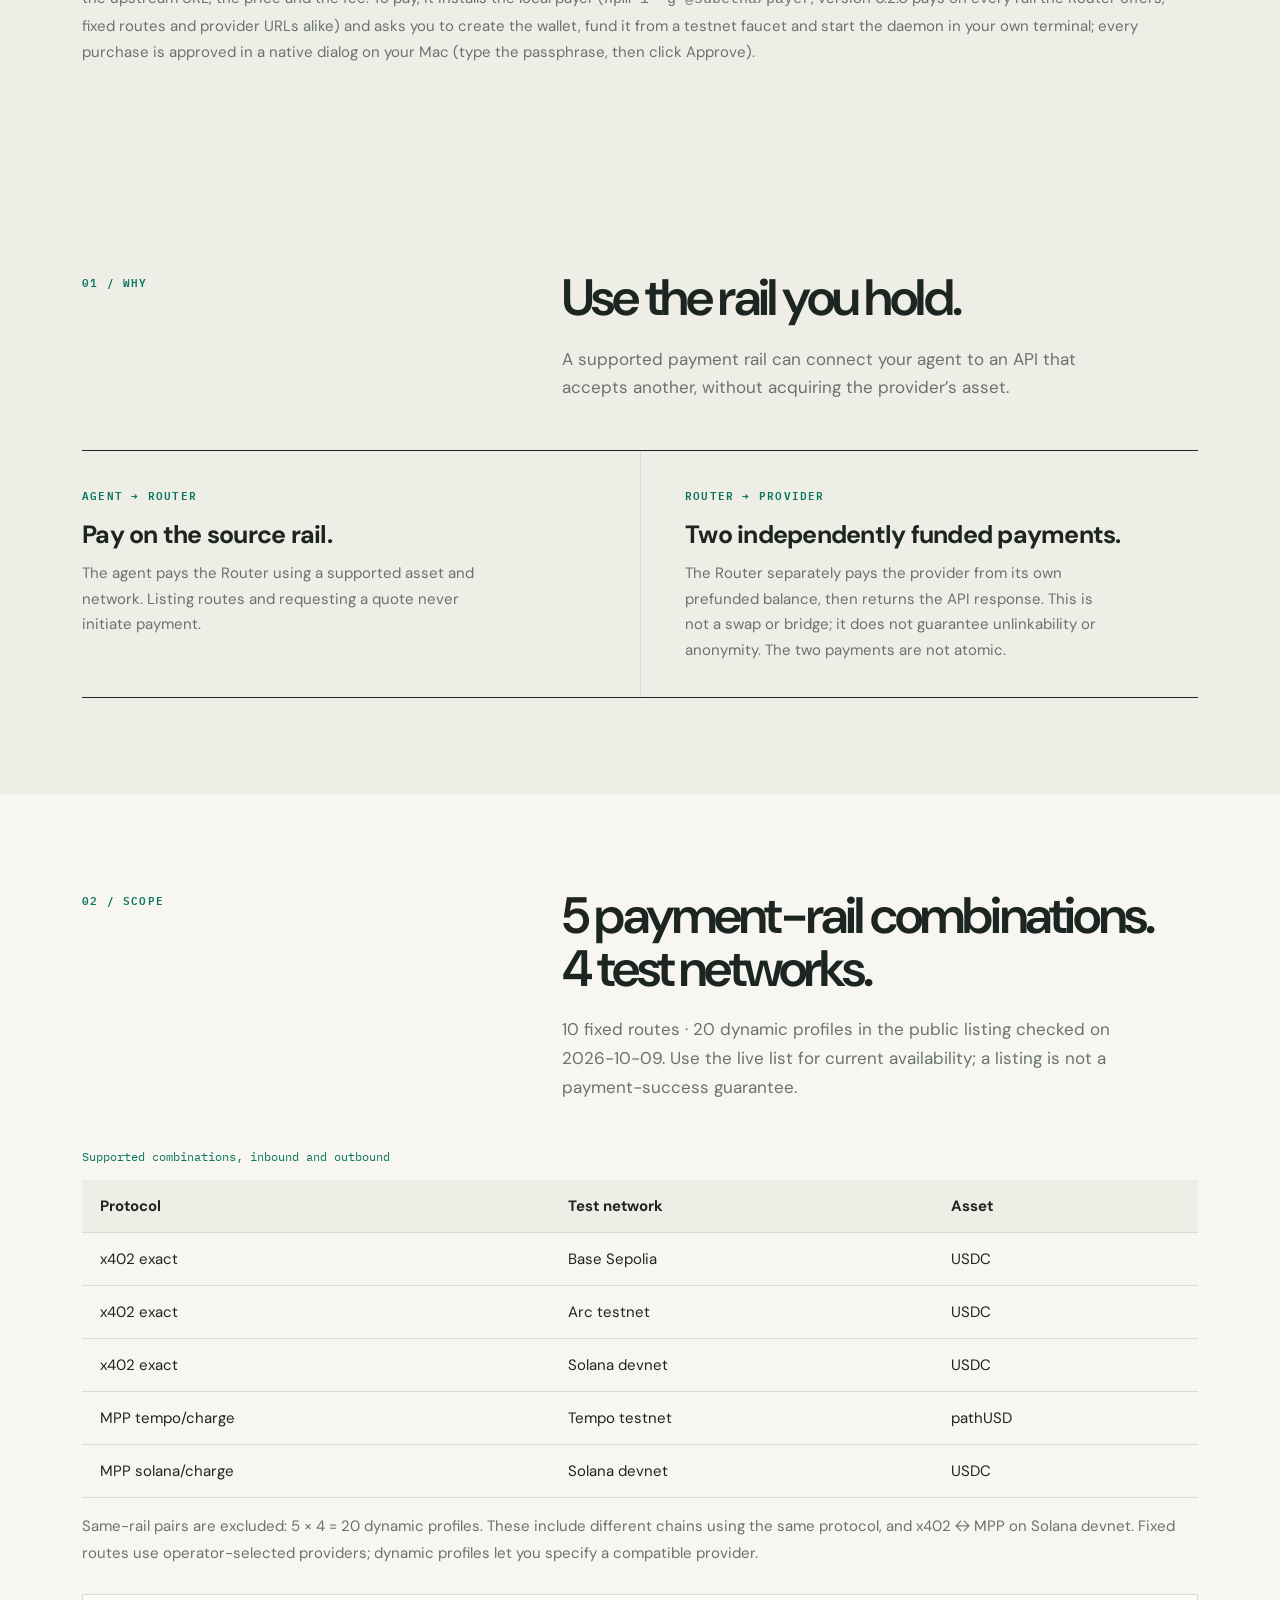
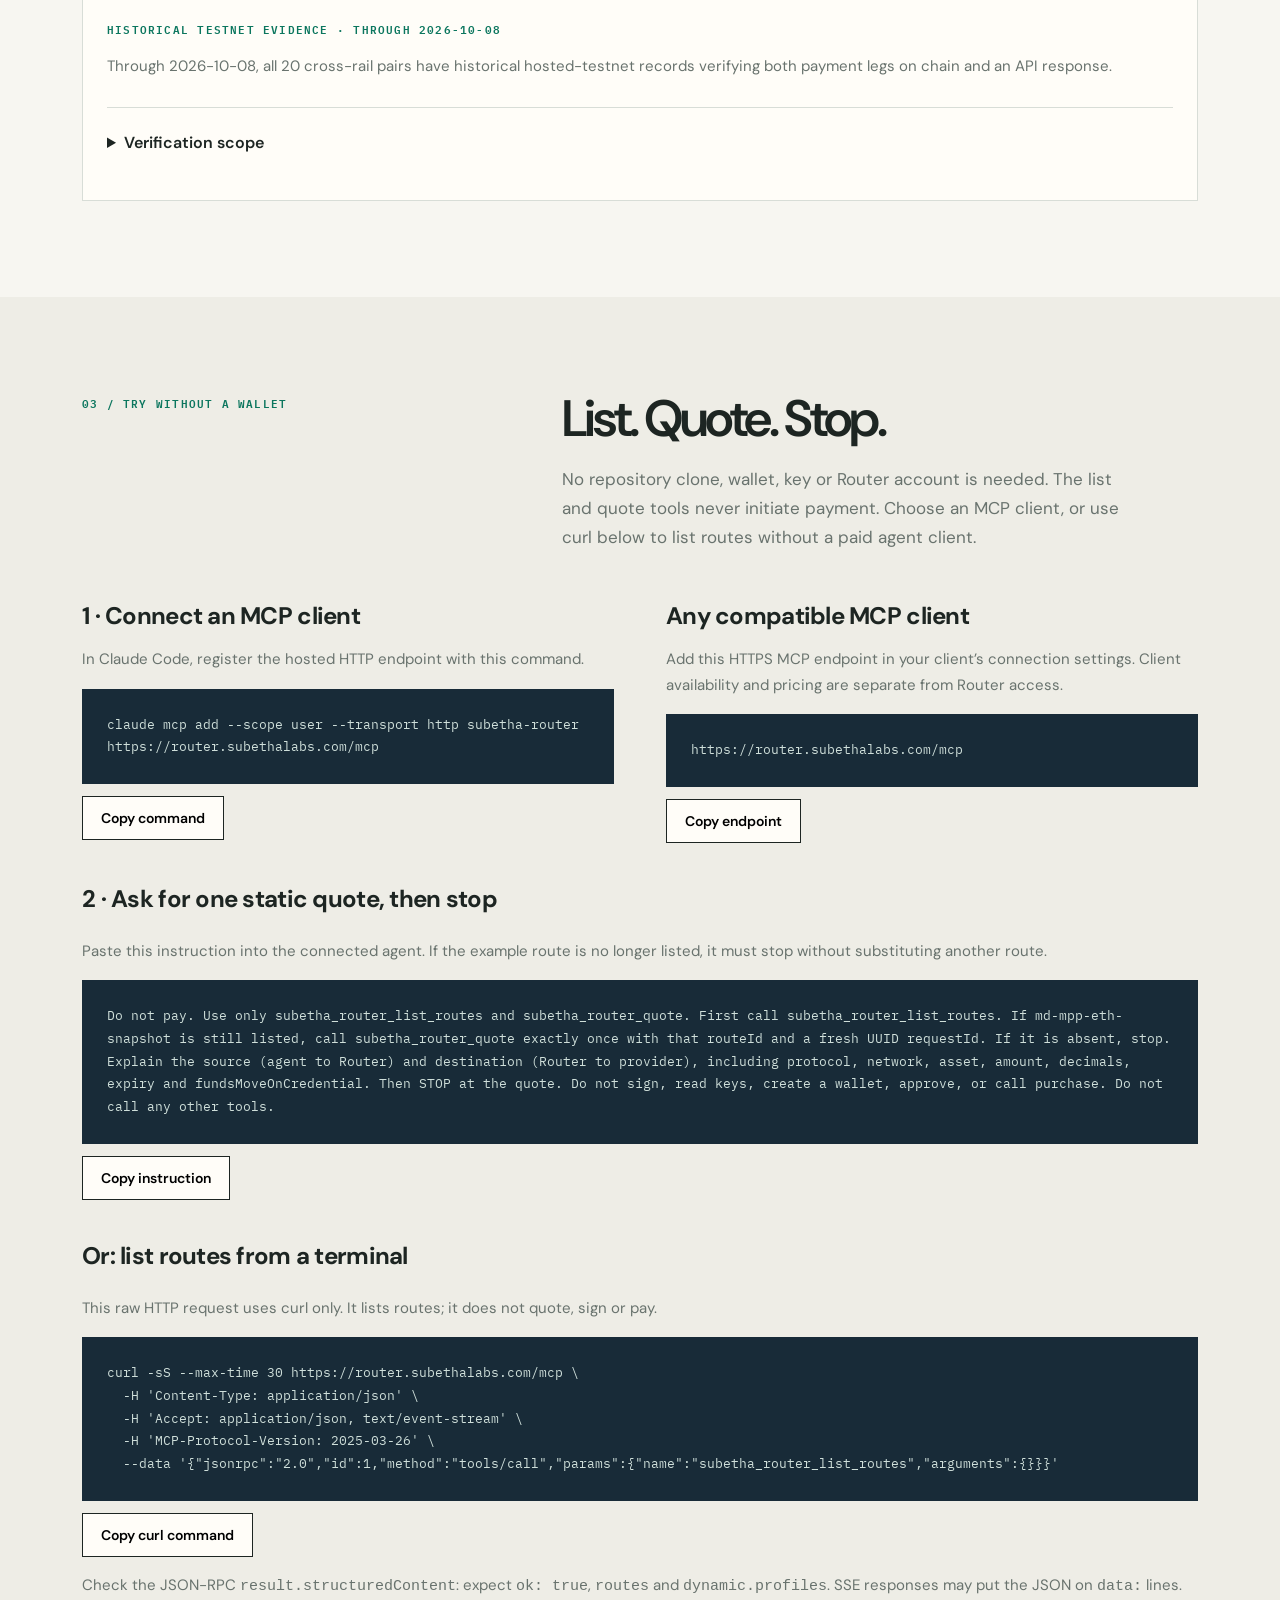
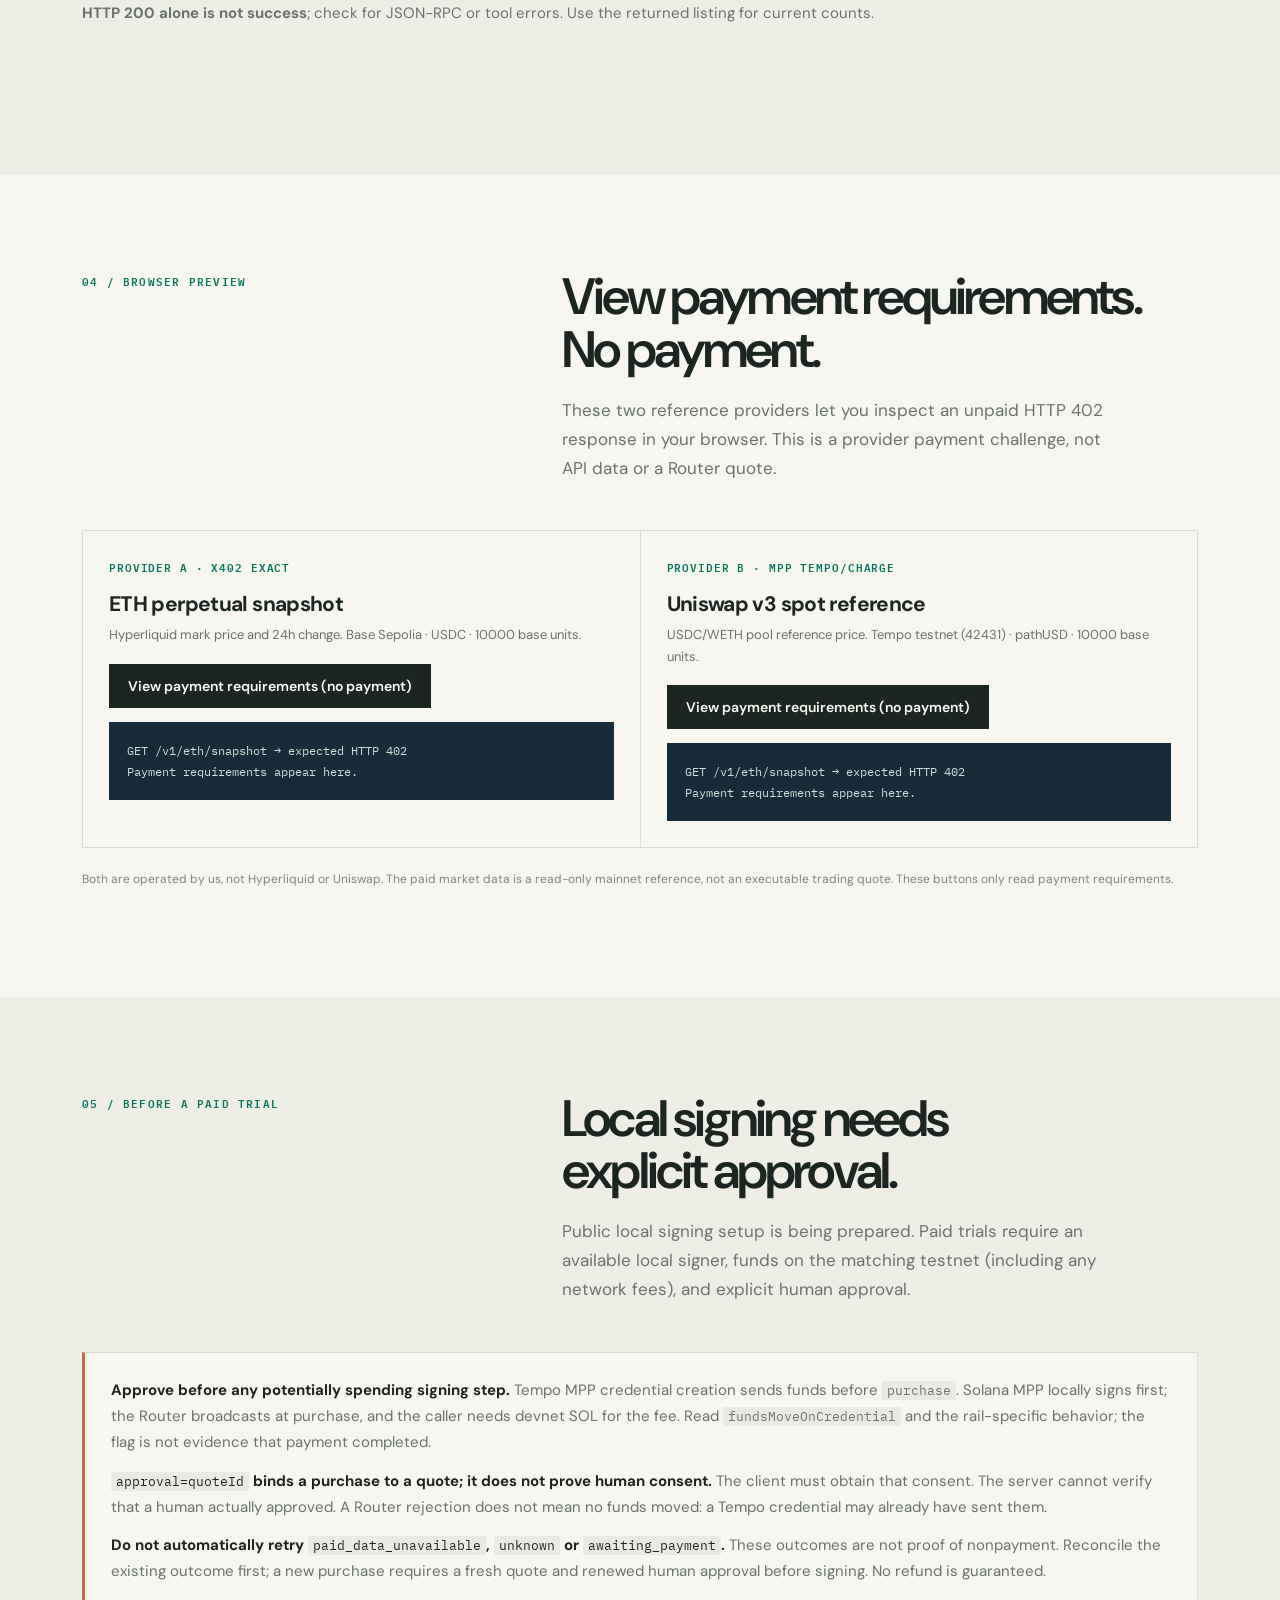
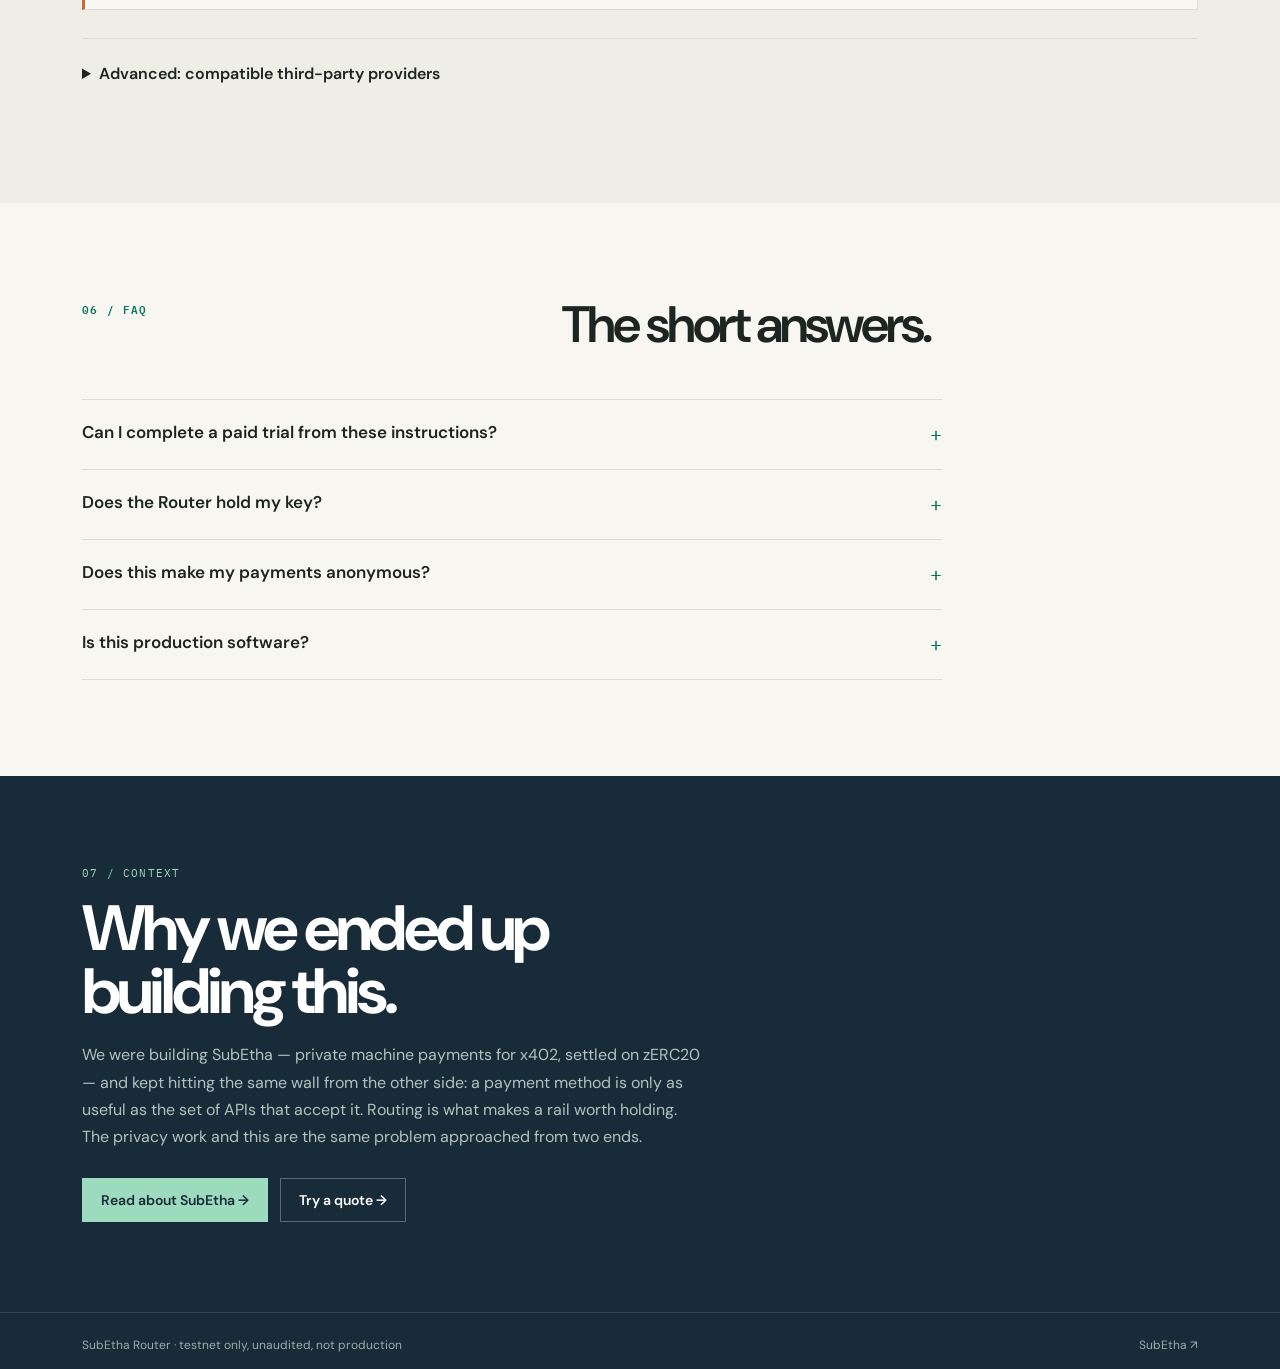
==== commit 006c5d1c: "router: Claude Code registration at user scope (--scope user) in llms.txt, the page and the checker " ====
--- a/router/index.html
+++ b/router/index.html
@@ -96,7 +96,7 @@
 https://subethalabs.com/router/llms.txt
 Then list the routes and quote https://x402.vercel.app/protected
 through a dynamic profile. Quote only; do not purchase.</code></pre></div>
-<p>What the agent will do: run <code>claude mcp add --transport http subetha-router https://router.subethalabs.com/mcp</code> (Codex: <code>codex mcp add subetha-router --url …</code>; Grok Build: <code>grok mcp add subetha-router …</code>), ask you to restart, list the routes, and show you a quote with the upstream URL, the price and the fee. To pay, it installs the local payer (<code>npm i -g @subetha/payer</code>, version 0.2.0 pays on every rail the Router offers, fixed routes and provider URLs alike) and asks you to create the wallet, fund it from a testnet faucet and start the daemon in your own terminal; every purchase is approved in a native dialog on your Mac (type the passphrase, then click Approve).</p></div>
+<p>What the agent will do: run <code>claude mcp add --scope user --transport http subetha-router https://router.subethalabs.com/mcp</code> (Codex: <code>codex mcp add subetha-router --url …</code>; Grok Build: <code>grok mcp add subetha-router …</code>), ask you to restart, list the routes, and show you a quote with the upstream URL, the price and the fee. To pay, it installs the local payer (<code>npm i -g @subetha/payer</code>, version 0.2.0 pays on every rail the Router offers, fixed routes and provider URLs alike) and asks you to create the wallet, fund it from a testnet faucet and start the daemon in your own terminal; every purchase is approved in a native dialog on your Mac (type the passphrase, then click Approve).</p></div>
 </div></section><section id="why" class="band section"><div class="wrap">
 <div class="section-head"><div class="mono eyebrow">01 / Why</div><div><h2>Use the rail you hold.</h2><p class="section-intro">A supported payment rail can connect your agent to an API that accepts another, without acquiring the provider’s asset.</p></div></div>
 <div class="manifesto" id="how">
@@ -117,7 +117,7 @@
 </div></section><section id="use" class="band section"><div class="wrap">
 <div class="section-head"><div class="mono eyebrow">03 / Try without a wallet</div><div><h2>List. Quote. Stop.</h2><p class="section-intro">No repository clone, wallet, key or Router account is needed. The list and quote tools never initiate payment. Choose an MCP client, or use curl below to list routes without a paid agent client.</p></div></div>
 <div class="split onboarding">
-<div><h3>1 · Connect an MCP client</h3><p>In Claude Code, register the hosted HTTP endpoint with this command.</p><div class="copy-block"><pre tabindex="0" class="codebox" id="register"><code>claude mcp add --transport http subetha-router https://router.subethalabs.com/mcp</code></pre><button type="button" class="btn btn-light copy-button" data-copy-target="register" aria-controls="register" aria-describedby="copy-status">Copy command</button></div></div>
+<div><h3>1 · Connect an MCP client</h3><p>In Claude Code, register the hosted HTTP endpoint with this command.</p><div class="copy-block"><pre tabindex="0" class="codebox" id="register"><code>claude mcp add --scope user --transport http subetha-router https://router.subethalabs.com/mcp</code></pre><button type="button" class="btn btn-light copy-button" data-copy-target="register" aria-controls="register" aria-describedby="copy-status">Copy command</button></div></div>
 <div><h3>Any compatible MCP client</h3><p>Add this HTTPS MCP endpoint in your client’s connection settings. Client availability and pricing are separate from Router access.</p><div class="copy-block"><pre tabindex="0" class="codebox" id="endpoint"><code>https://router.subethalabs.com/mcp</code></pre><button type="button" class="btn btn-light copy-button" data-copy-target="endpoint" aria-controls="endpoint" aria-describedby="copy-status">Copy endpoint</button></div></div>
 </div>
 <div class="instruction"><h3>2 · Ask for one static quote, then stop</h3><p>Paste this instruction into the connected agent. If the example route is no longer listed, it must stop without substituting another route.</p><div class="copy-block"><pre tabindex="0" class="codebox" id="instruction"><code>Do not pay. Use only subetha_router_list_routes and subetha_router_quote. First call subetha_router_list_routes. If md-mpp-eth-snapshot is still listed, call subetha_router_quote exactly once with that routeId and a fresh UUID requestId. If it is absent, stop. Explain the source (agent to Router) and destination (Router to provider), including protocol, network, asset, amount, decimals, expiry and fundsMoveOnCredential. Then STOP at the quote. Do not sign, read keys, create a wallet, approve, or call purchase. Do not call any other tools.</code></pre><button type="button" class="btn btn-light copy-button" data-copy-target="instruction" aria-controls="instruction" aria-describedby="copy-status">Copy instruction</button></div></div>
@@ -183,7 +183,7 @@
 https://subethalabs.com/router/llms.txt
 Then list the routes and quote https://x402.vercel.app/protected
 through a dynamic profile. Quote only; do not purchase.</code></pre></div>
-<p>エージェントがすること: <code>claude mcp add --transport http subetha-router https://router.subethalabs.com/mcp</code>（Codex は <code>codex mcp add subetha-router --url …</code>、Grok Build は <code>grok mcp add subetha-router …</code>）を実行し、再起動を頼み、ルートを一覧し、上流 URL・価格・手数料つきの見積を見せます。支払うときはローカルの payer（<code>npm i -g @subetha/payer</code>。0.2.0 は Router の全レール、固定ルートも URL 指定も払えます）を入れ、ウォレットの作成、testnet の faucet からの入金、デーモンの起動はあなた自身の端末で行うよう頼みます。各購入は Mac のネイティブダイアログで承認します（パスフレーズを入力して Approve をクリック）。</p></div>
+<p>エージェントがすること: <code>claude mcp add --scope user --transport http subetha-router https://router.subethalabs.com/mcp</code>（Codex は <code>codex mcp add subetha-router --url …</code>、Grok Build は <code>grok mcp add subetha-router …</code>）を実行し、再起動を頼み、ルートを一覧し、上流 URL・価格・手数料つきの見積を見せます。支払うときはローカルの payer（<code>npm i -g @subetha/payer</code>。0.2.0 は Router の全レール、固定ルートも URL 指定も払えます）を入れ、ウォレットの作成、testnet の faucet からの入金、デーモンの起動はあなた自身の端末で行うよう頼みます。各購入は Mac のネイティブダイアログで承認します（パスフレーズを入力して Approve をクリック）。</p></div>
 </div></section><section id="why-ja" class="band section"><div class="wrap">
 <div class="section-head"><div class="mono eyebrow">01 / 背景</div><div><h2>手持ちのレールを使う。</h2><p class="section-intro">対応する決済レールがあれば、プロバイダの資産を手に入れずに、別のレールを受け付けるAPIへエージェントが到達できます。</p></div></div>
 <div class="manifesto" id="how-ja">
@@ -204,7 +204,7 @@
 </div></section><section id="use-ja" class="band section"><div class="wrap">
 <div class="section-head"><div class="mono eyebrow">03 / ウォレットなしで試す</div><div><h2>一覧。見積。そこで停止。</h2><p class="section-intro">リポジトリの clone、ウォレット、鍵、Router のアカウントは不要です。一覧と見積のツールは支払いを開始しません。MCPクライアントを使うか、下の curl で有料エージェントクライアントなしに一覧を取得できます。</p></div></div>
 <div class="split onboarding">
-<div><h3>1 · MCPクライアントを接続</h3><p>Claude Code では、このコマンドでホスト済みHTTPエンドポイントを登録します。</p><div class="copy-block"><pre tabindex="0" class="codebox" id="register-ja"><code>claude mcp add --transport http subetha-router https://router.subethalabs.com/mcp</code></pre><button type="button" class="btn btn-light copy-button" data-copy-target="register-ja" aria-controls="register-ja" aria-describedby="copy-status-ja">登録コマンドをコピー</button></div></div>
+<div><h3>1 · MCPクライアントを接続</h3><p>Claude Code では、このコマンドでホスト済みHTTPエンドポイントを登録します。</p><div class="copy-block"><pre tabindex="0" class="codebox" id="register-ja"><code>claude mcp add --scope user --transport http subetha-router https://router.subethalabs.com/mcp</code></pre><button type="button" class="btn btn-light copy-button" data-copy-target="register-ja" aria-controls="register-ja" aria-describedby="copy-status-ja">登録コマンドをコピー</button></div></div>
 <div><h3>他の対応MCPクライアントでも</h3><p>クライアントの接続設定に、この HTTPS MCP エンドポイントを追加してください。クライアント自体の利用条件・料金は Router への接続とは別です。</p><div class="copy-block"><pre tabindex="0" class="codebox" id="endpoint-ja"><code>https://router.subethalabs.com/mcp</code></pre><button type="button" class="btn btn-light copy-button" data-copy-target="endpoint-ja" aria-controls="endpoint-ja" aria-describedby="copy-status-ja">接続先をコピー</button></div></div>
 </div>
 <div class="instruction"><h3>2 · 固定ルートの見積を1回だけ取り、停止</h3><p>接続したエージェントに次の指示を貼り付けてください。例のルートが一覧になければ、別ルートに置き換えずに停止します。</p><div class="copy-block"><pre tabindex="0" class="codebox" id="instruction-ja"><code>支払いはしないでください。使うツールは subetha_router_list_routes と subetha_router_quote だけです。まず subetha_router_list_routes を呼んでください。md-mpp-eth-snapshot がまだ一覧にあれば、その routeId と新しい UUID の requestId で subetha_router_quote を1回だけ呼んでください。なければ停止してください。受信側（エージェント→Router）と送信側（Router→プロバイダ）の protocol・network・asset・金額・decimals・有効期限・fundsMoveOnCredential を説明し、見積で必ず停止してください。署名、鍵の読取、ウォレット作成、承認、purchase はしないでください。他のツールも呼ばないでください。</code></pre><button type="button" class="btn btn-light copy-button" data-copy-target="instruction-ja" aria-controls="instruction-ja" aria-describedby="copy-status-ja">指示をコピー</button></div></div>
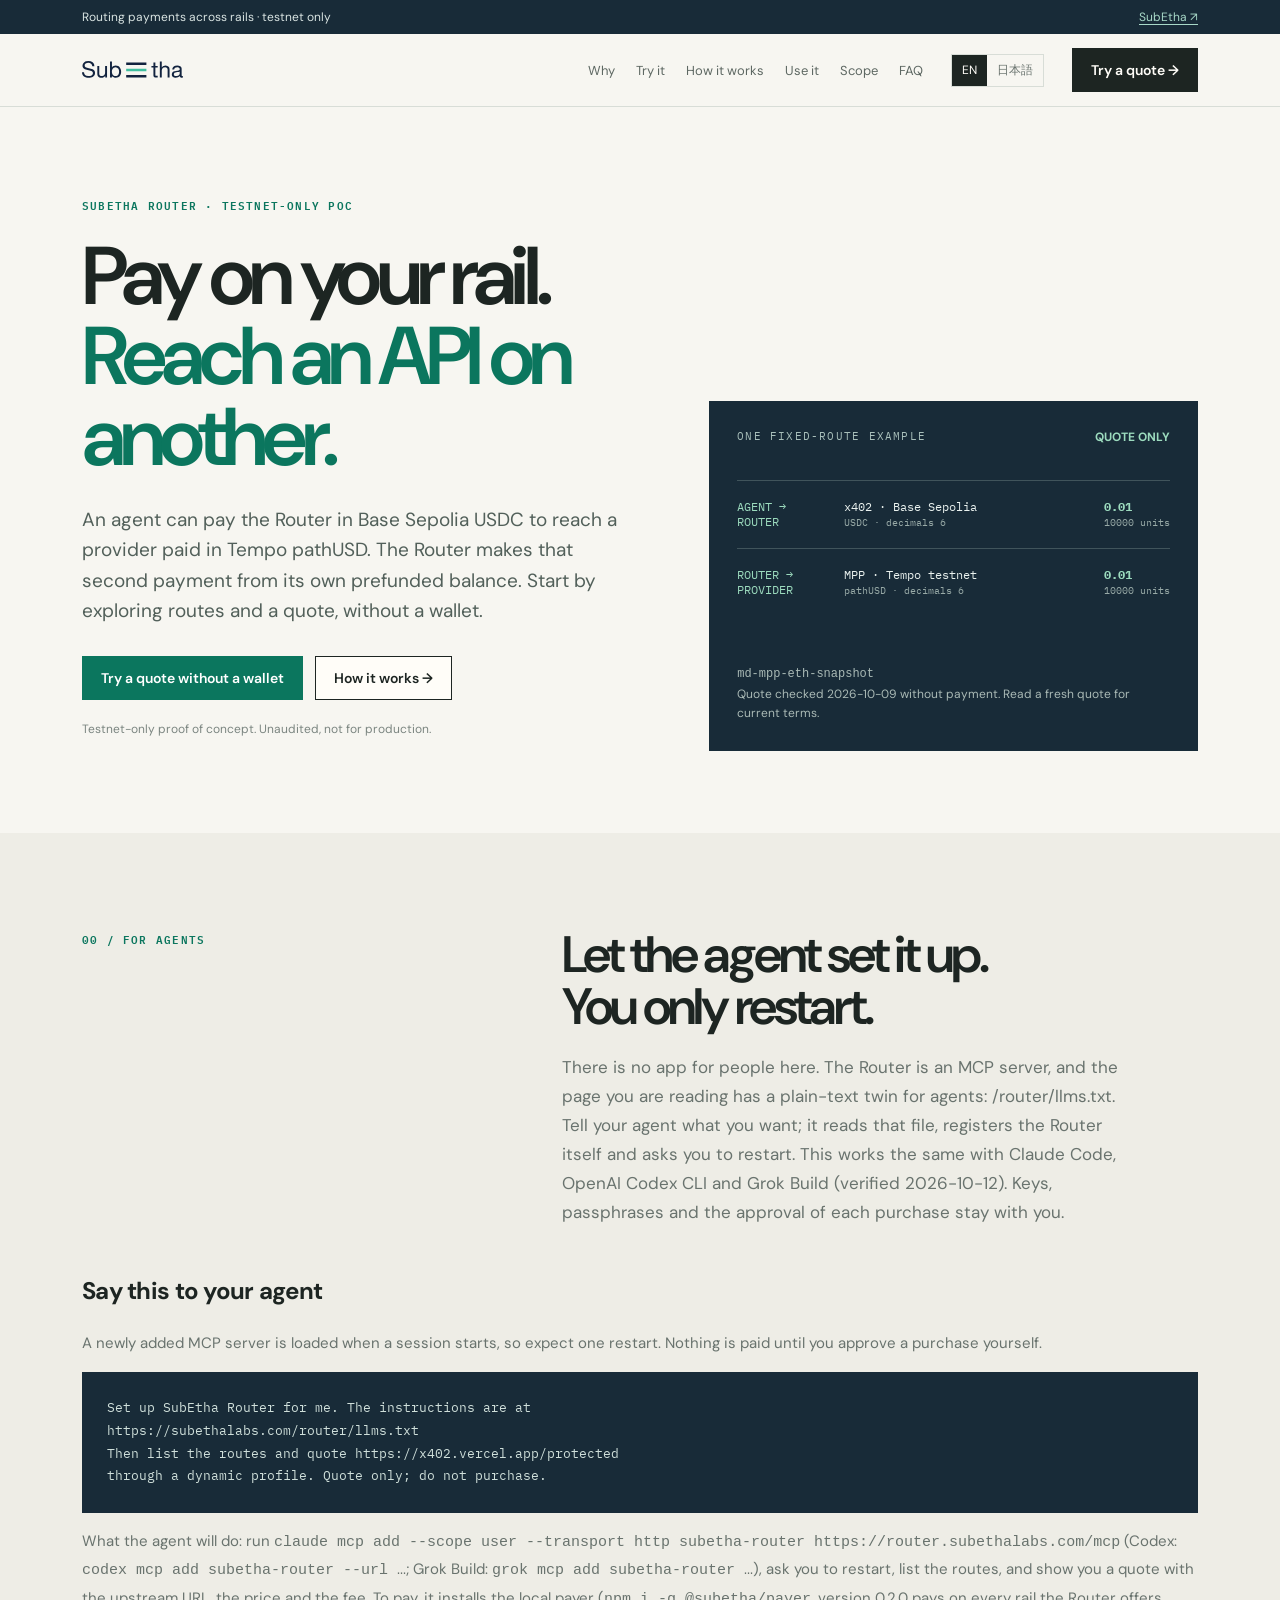
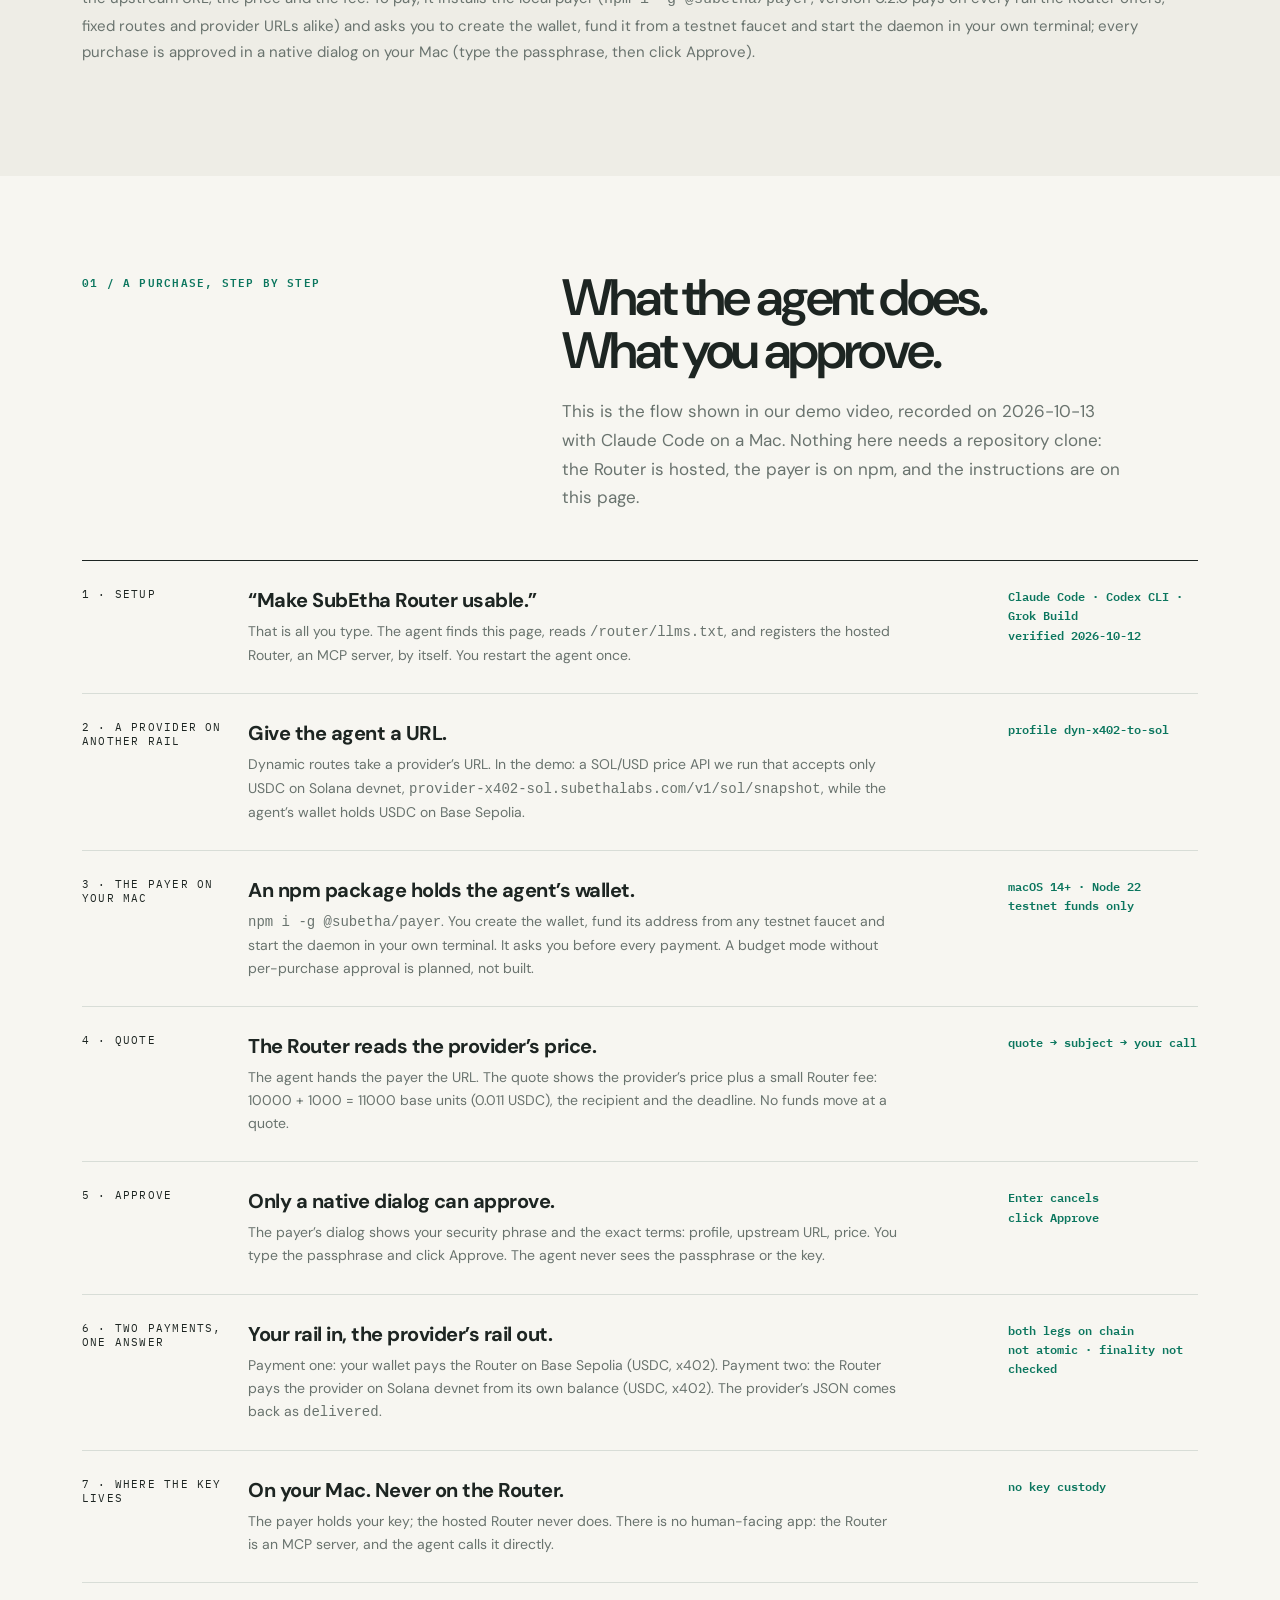
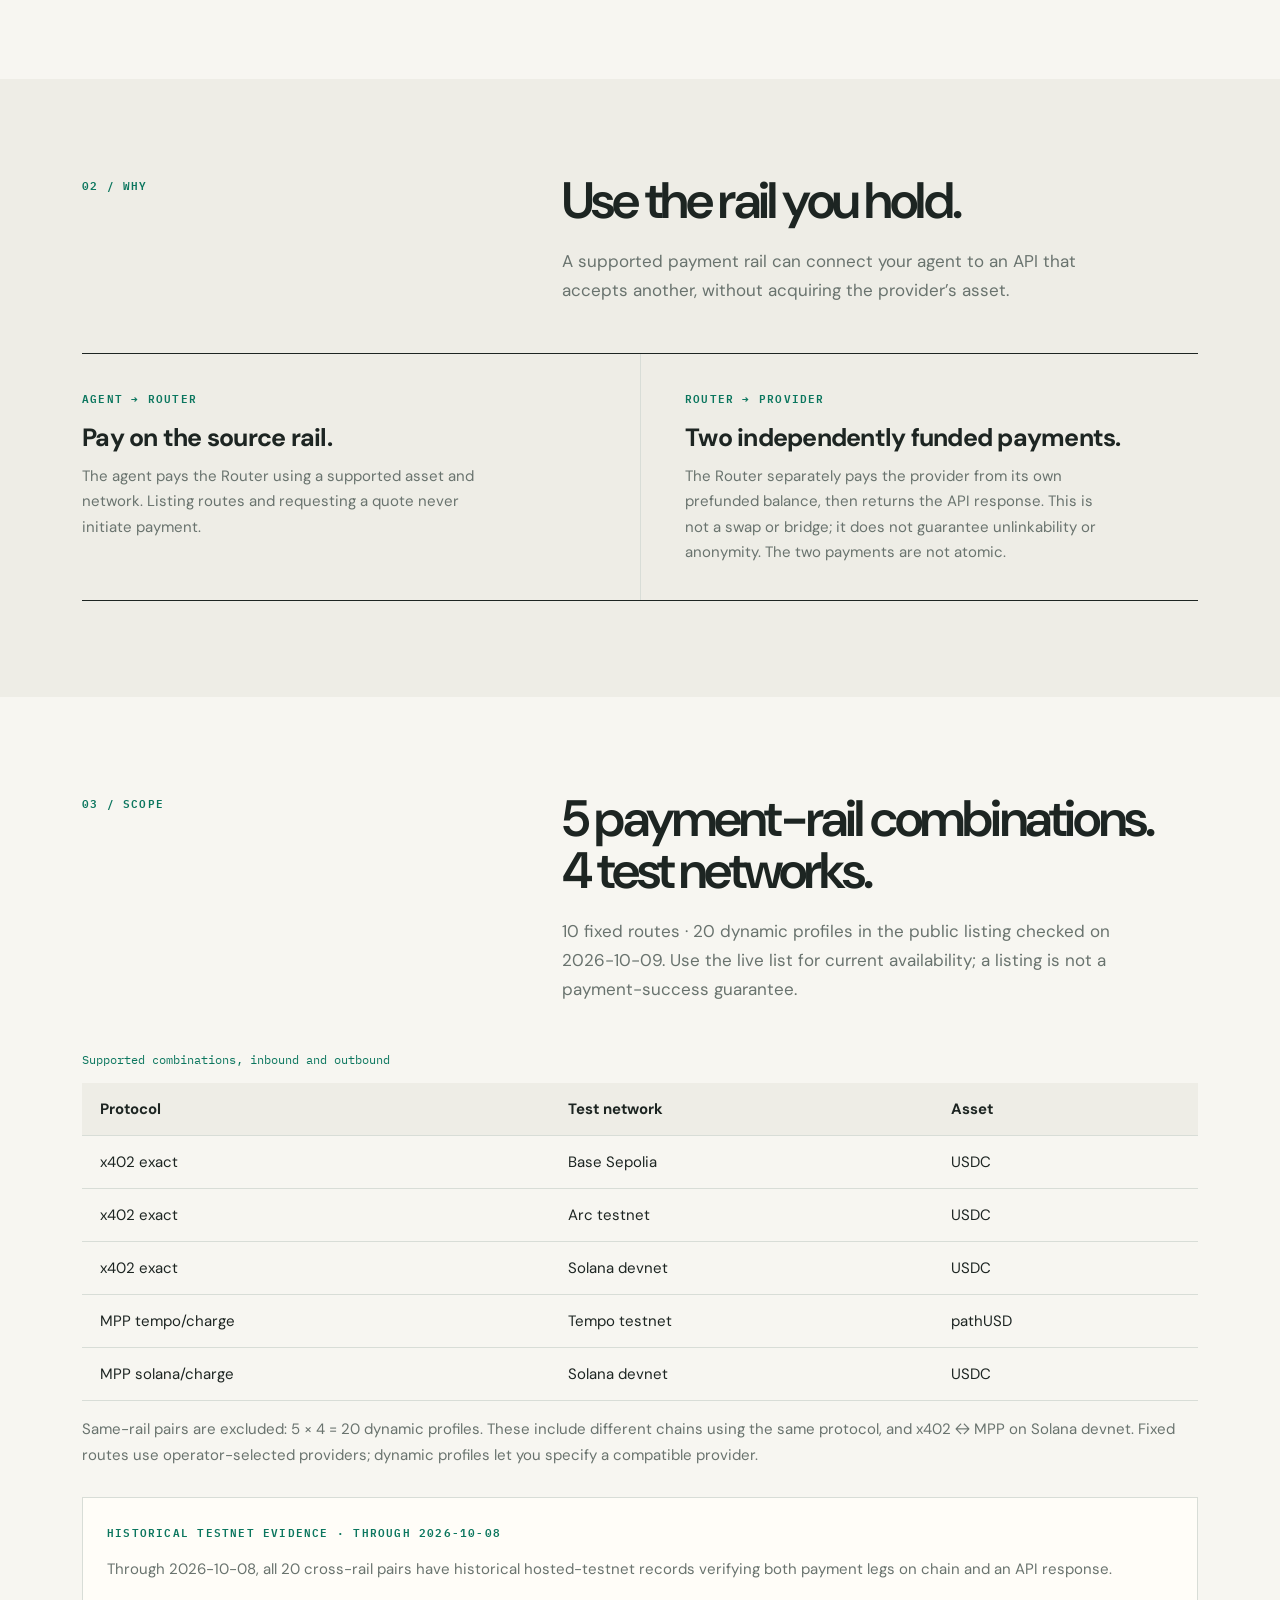
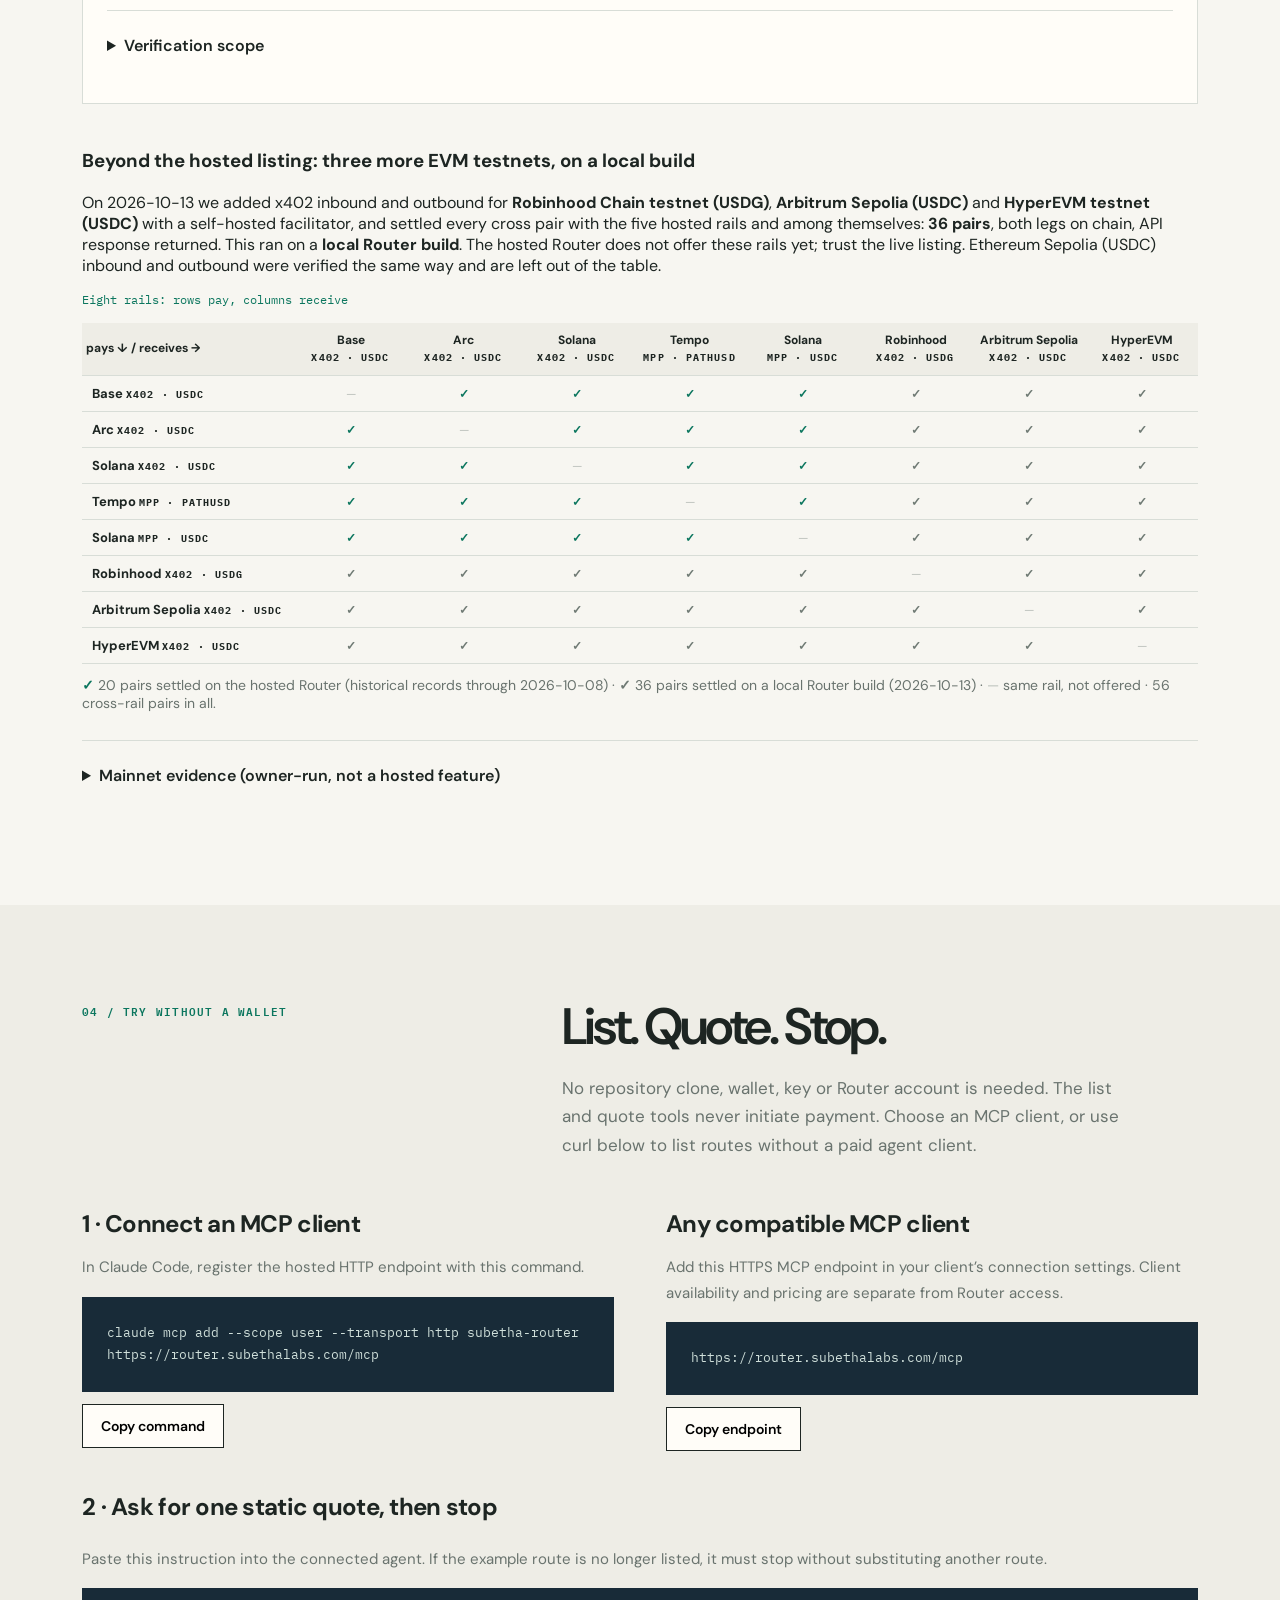
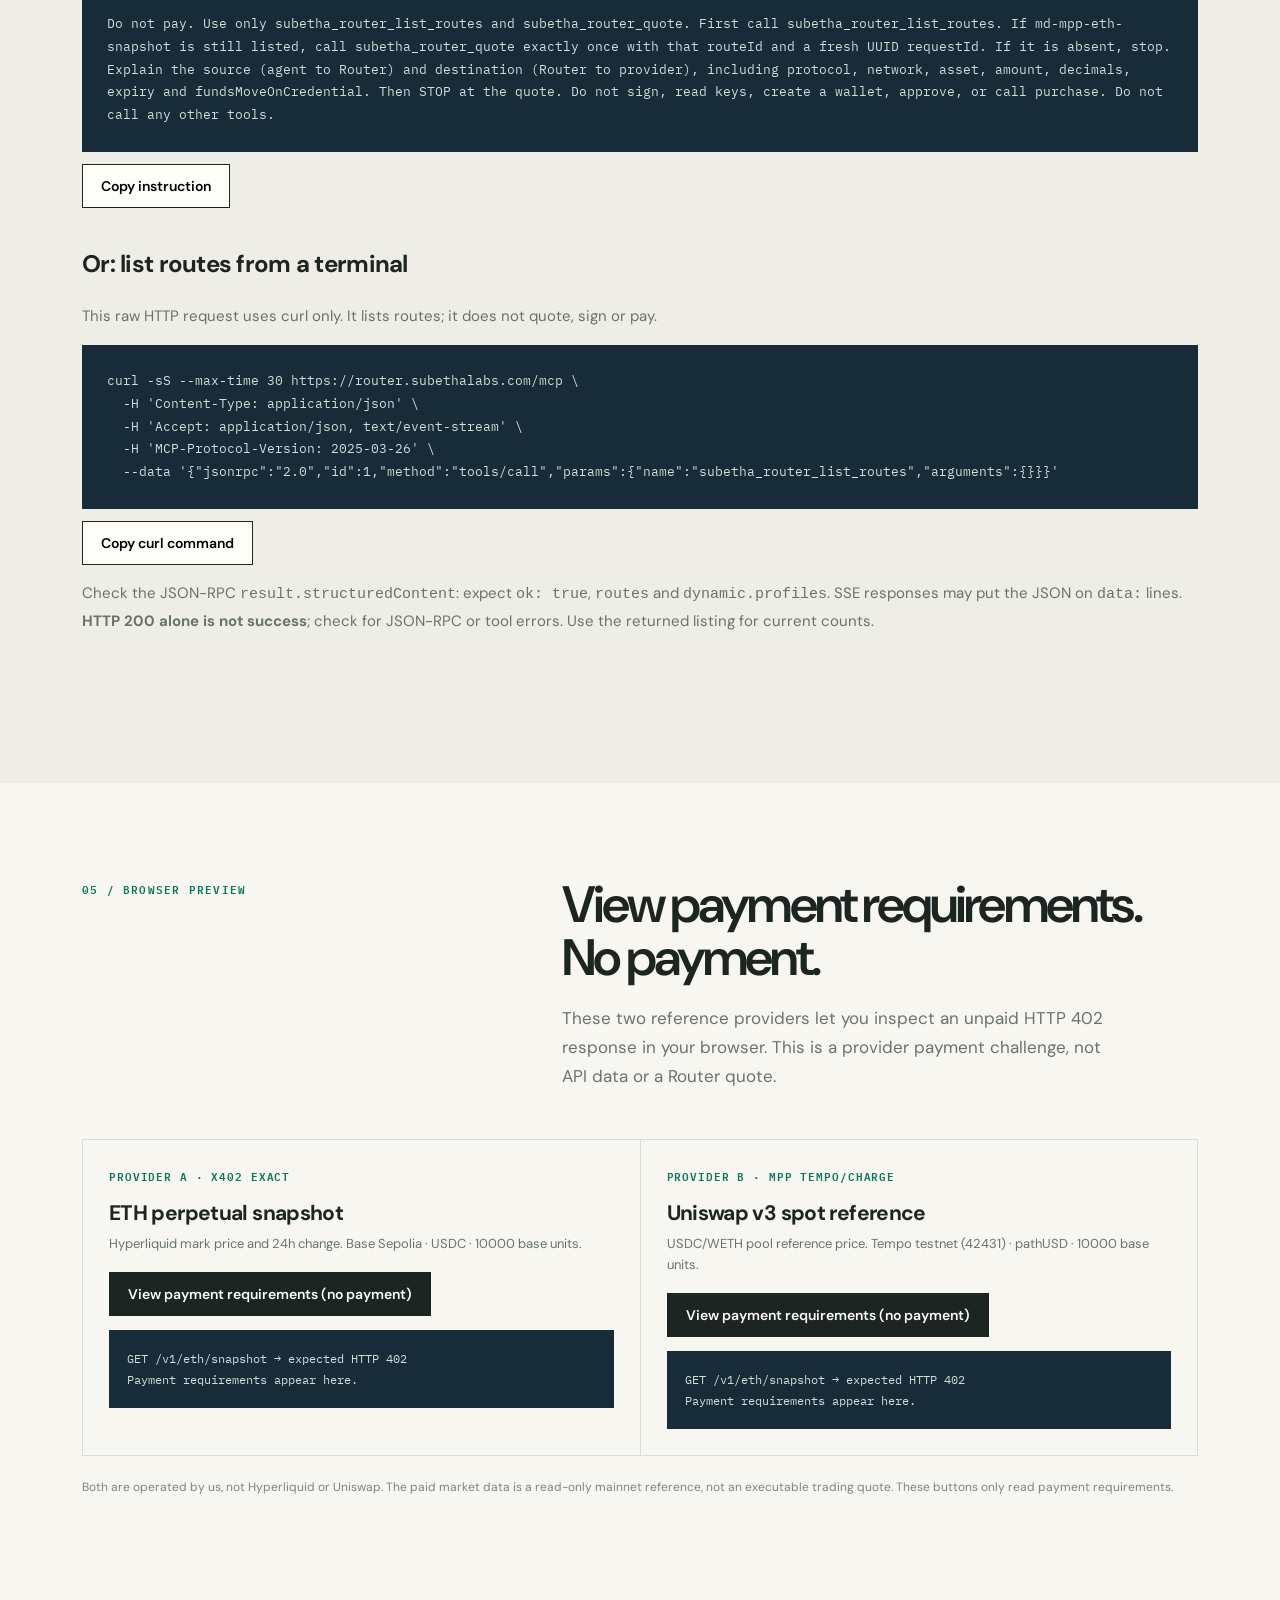
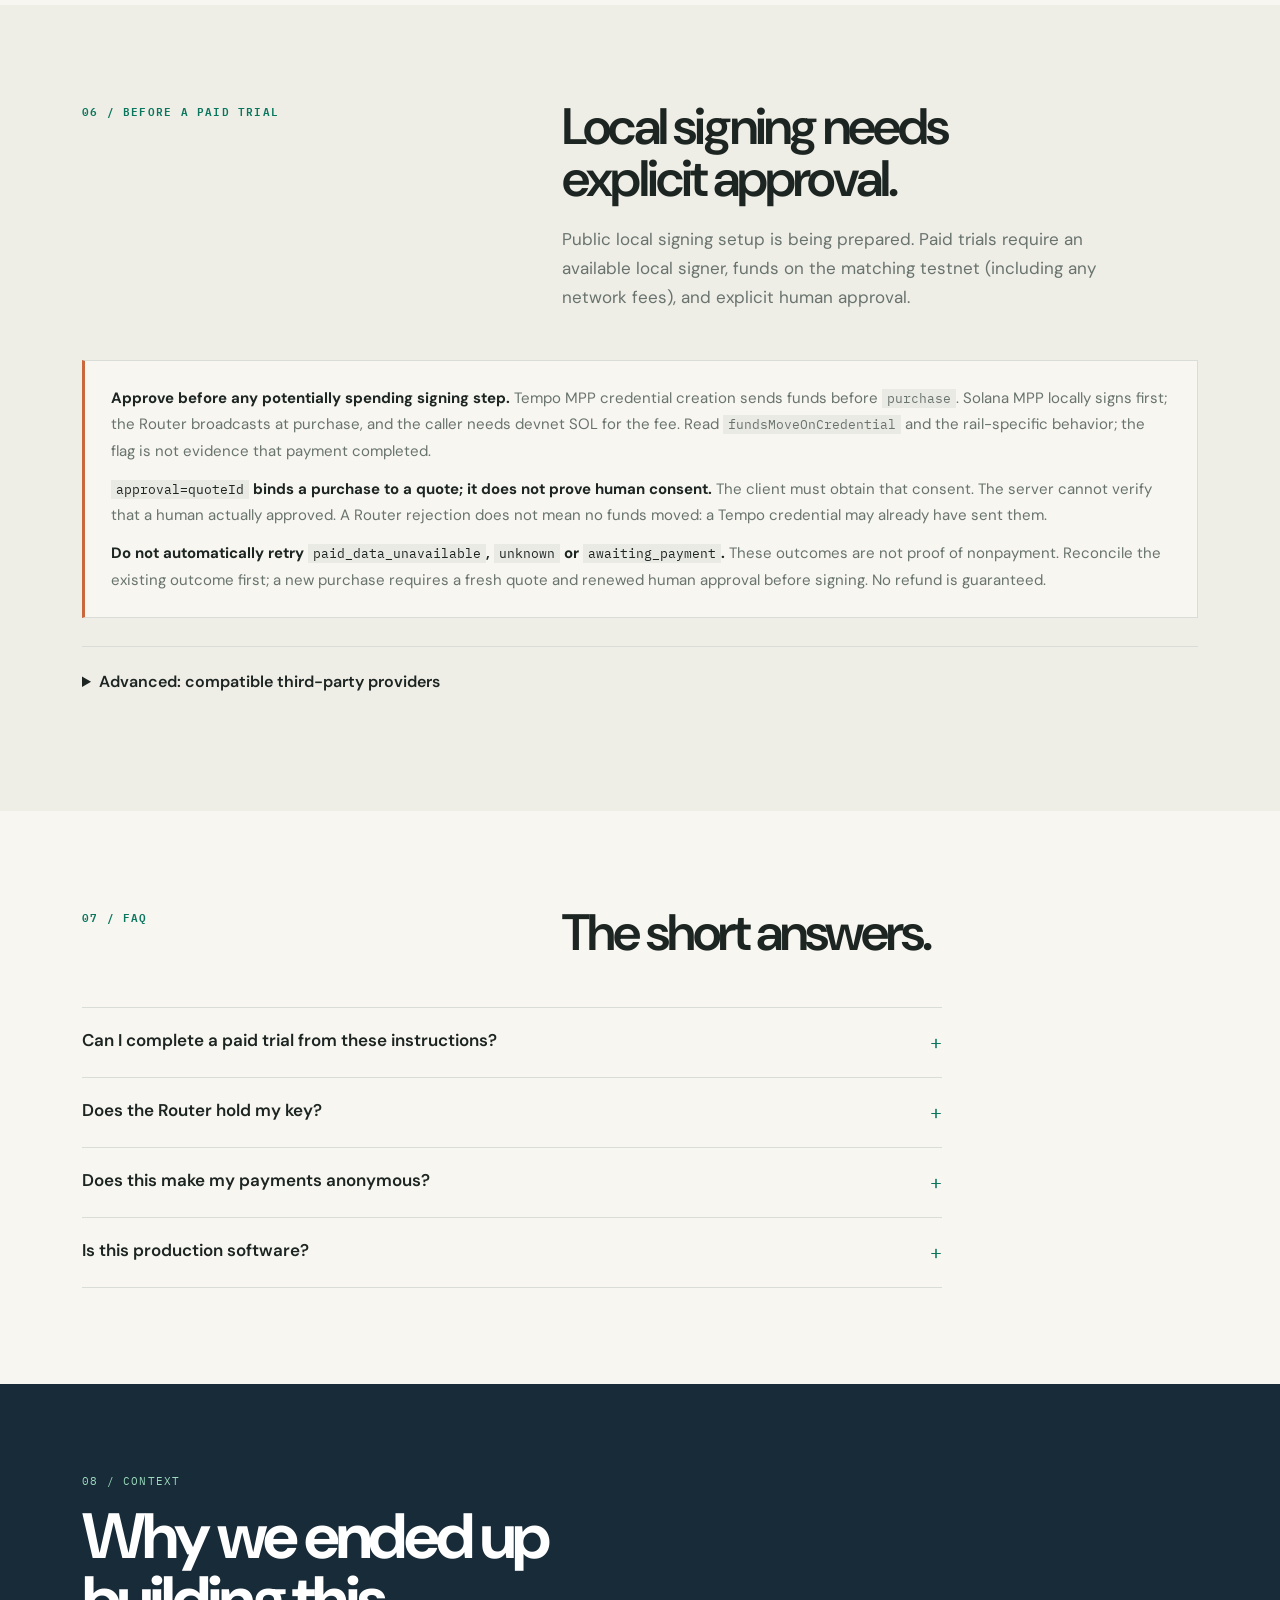
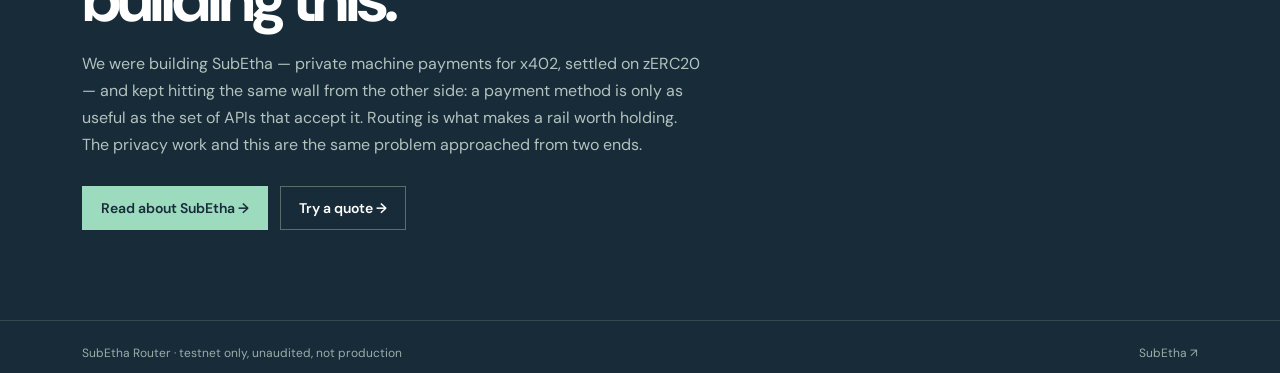
==== commit a0404dad: "router: a step-by-step walkthrough of a purchase (the demo's flow), the eight-rail pair matrix (20 h" ====
--- a/router/index.html
+++ b/router/index.html
@@ -17,6 +17,7 @@
 <style>
 :root{--paper:#f7f6f1;--paper-2:#eeede6;--ink:#1d2522;--muted:#69736e;--line:#d8ddd7;--green:#0b765e;--green-2:#dcece5;--navy:#182b38;--orange:#c9683d;--white:#fffdf8;--mono:'IBM Plex Mono',monospace;--sans:'DM Sans','IBM Plex Sans JP',sans-serif}*{box-sizing:border-box}html{scroll-behavior:smooth}body{margin:0;background:var(--paper);color:var(--ink);font-family:var(--sans);-webkit-font-smoothing:antialiased}a{color:inherit;text-decoration:none}button{font:inherit}img{max-width:100%;display:block}.wrap{max-width:1180px;margin:auto;padding-left:32px;padding-right:32px}.mono{font-family:var(--mono);font-size:11px;letter-spacing:.11em;text-transform:uppercase}.eyebrow{color:var(--green);font-weight:600}.muted{color:var(--muted)}.rule{border-top:1px solid var(--line)}.btn{display:inline-flex;align-items:center;justify-content:center;padding:12px 18px;border:1px solid var(--ink);font-weight:600;font-size:14px;transition:.2s ease}.btn:hover{transform:translateY(-2px)}.btn-dark{background:var(--ink);color:var(--white)}.btn-light{background:var(--white)}.btn-green{background:var(--green);border-color:var(--green);color:white}.focus:focus-visible,a:focus-visible,button:focus-visible{outline:2px solid var(--orange);outline-offset:4px}.topbar{background:var(--navy);color:#d9e4e2;font-size:12px}.topbar .wrap{min-height:34px;display:flex;align-items:center;justify-content:space-between;gap:16px}.topbar a{color:#a8d9c8;text-decoration:underline;text-underline-offset:3px}header{border-bottom:1px solid var(--line);background:rgba(247,246,241,.94);position:sticky;top:0;z-index:10}header .wrap{min-height:72px;display:flex;align-items:center;gap:28px}.brand{width:101px}.nav{display:flex;gap:21px;margin-left:auto;color:#5e6863;font-size:13px}.nav a:hover{color:var(--green)}.lang{display:flex;border:1px solid var(--line)}.lang button{border:0;background:transparent;padding:7px 10px;color:var(--muted);cursor:pointer;font-size:12px}.lang button[aria-pressed=true]{background:var(--ink);color:var(--white)}.hero{padding:88px 0 82px}.hero-grid{display:grid;grid-template-columns:1.06fr .94fr;gap:76px;align-items:end}.hero h1{font-size:clamp(46px,6.4vw,82px);line-height:.98;letter-spacing:-.065em;font-weight:600;margin:22px 0 28px;max-width:760px}.hero h1 em{color:var(--green);font-style:normal}.hero-lede{font-size:19px;line-height:1.6;max-width:610px;margin:0 0 30px;color:#52605a}.hero-actions{display:flex;gap:12px;flex-wrap:wrap}.hero-note{font-size:12px;line-height:1.55;color:#7b8580;margin-top:20px;max-width:570px}.ledger{background:var(--navy);color:#eaf2ef;padding:28px;min-height:350px;display:flex;flex-direction:column;justify-content:space-between}.ledger-head{display:flex;justify-content:space-between;color:#a9c0bb}.ledger-head strong{color:#9cdbbe;font-size:12px}.ledger-line{display:grid;grid-template-columns:92px 1fr auto;gap:15px;align-items:center;border-top:1px solid #40545b;padding:18px 0;font-family:var(--mono);font-size:12px}.ledger-line small{color:#98aaa7;line-height:1.5}.ledger-line .ok{color:#9cdbbe}.ledger-line .warn{color:#f0b08f}.ledger-foot{font-size:12px;line-height:1.6;color:#a9b9b5;padding-top:14px}.section{padding:96px 0}.section-head{display:grid;grid-template-columns:.8fr 1.2fr;gap:56px;margin-bottom:48px}.section h2{font-size:clamp(32px,4vw,53px);line-height:1.02;letter-spacing:-.055em;font-weight:600;margin:0;max-width:680px}.section-intro{font-size:17px;line-height:1.7;color:var(--muted);max-width:560px;margin:0}.band{background:var(--paper-2)}.manifesto{display:grid;grid-template-columns:1fr 1fr;gap:0;border-top:1px solid var(--ink);border-bottom:1px solid var(--ink)}.manifesto > div{padding:34px 0}.manifesto > div+div{border-left:1px solid var(--line);padding-left:44px}.manifesto h3{font-size:25px;letter-spacing:-.03em;margin:14px 0 10px}.manifesto p{font-size:15px;line-height:1.7;color:var(--muted);max-width:430px;margin:0}.flow{display:grid;grid-template-columns:repeat(5,1fr);border-top:1px solid var(--ink);border-bottom:1px solid var(--ink)}.flow article{padding:22px 20px 28px;min-height:205px}.flow article+article{border-left:1px solid var(--line)}.flow .num{font:600 12px var(--mono);color:var(--green)}.flow h3{font-size:18px;margin:42px 0 8px;letter-spacing:-.02em}.flow p{font-size:13px;line-height:1.6;color:var(--muted);margin:0}.accepted{color:var(--orange)}.split{display:grid;grid-template-columns:1fr 1fr;gap:52px;align-items:start;margin-top:55px}.split h3{font-size:24px;margin:0 0 16px;letter-spacing:-.03em}.split p,.split li{font-size:15px;line-height:1.7;color:var(--muted)}.split ul{padding-left:20px;margin:0}.codebox{background:var(--navy);color:#cfdfda;padding:25px;font:13px/1.9 var(--mono);overflow:auto}.codebox .accent{color:#9cdbbe}.timeline{border-top:1px solid var(--ink)}.timeline-row{display:grid;grid-template-columns:140px 1fr 190px;gap:26px;padding:26px 0;border-bottom:1px solid var(--line)}.timeline-row h3{font-size:20px;letter-spacing:-.025em;margin:0 0 7px}.timeline-row p{font-size:14px;line-height:1.65;color:var(--muted);margin:0;max-width:650px}.status{font:600 11px var(--mono);text-transform:uppercase;letter-spacing:.08em;color:var(--green);padding-top:4px}.status.roadmap{color:#9a633d}.history{display:grid;grid-template-columns:1.1fr .9fr;gap:60px;align-items:center}.history h2{font-size:clamp(32px,4vw,50px);line-height:1.02;letter-spacing:-.05em;margin:15px 0 18px}.history p{font-size:17px;line-height:1.7;color:var(--muted);max-width:560px}.receipt{border:1px solid var(--line);background:var(--white);padding:24px}.receipt-top{display:flex;justify-content:space-between;align-items:center;border-bottom:1px solid var(--line);padding-bottom:16px;margin-bottom:16px}.receipt table{width:100%;border-collapse:collapse;font:12px var(--mono)}.receipt td{padding:10px 0;border-bottom:1px solid #e7e9e3}.receipt td:last-child{text-align:right;color:var(--green)}.receipt-note{font-size:12px;line-height:1.6;color:var(--muted);margin:18px 0 0}.use-grid{display:grid;grid-template-columns:repeat(3,1fr);gap:1px;background:var(--line);border:1px solid var(--line)}.use-grid article{background:var(--paper);padding:26px;min-height:210px}.use-grid article:last-child{background:var(--navy);color:white}.use-grid h3{font-size:20px;margin:28px 0 10px;letter-spacing:-.03em}.use-grid p{font-size:14px;line-height:1.65;color:var(--muted);margin:0}.use-grid article:last-child p{color:#b3c4c0}.demo{display:grid;grid-template-columns:.8fr 1.2fr;gap:60px;align-items:center}.demo h2{font-size:clamp(34px,4vw,55px);line-height:1.02;letter-spacing:-.055em;margin:16px 0}.demo p{color:var(--muted);line-height:1.7;font-size:16px}.demo img{border:1px solid var(--line);box-shadow:18px 18px 0 #dfe4dc}.faq{max-width:860px}.faq details{border-top:1px solid var(--line);padding:21px 0}.faq details:last-child{border-bottom:1px solid var(--line)}.faq summary{cursor:pointer;display:flex;justify-content:space-between;gap:18px;font-size:17px;font-weight:600}.faq summary span{color:var(--green);font:20px var(--mono)}.faq p{color:var(--muted);font-size:15px;line-height:1.75;max-width:720px}.contact{background:var(--navy);color:white;padding:90px 0}.contact h2{font-size:clamp(38px,5vw,68px);line-height:.98;letter-spacing:-.06em;max-width:720px;margin:18px 0}.contact p{color:#b2c2be;max-width:620px;line-height:1.7}.contact .mono{color:#9cdbbe}.contact-actions{display:flex;gap:12px;flex-wrap:wrap;margin-top:28px}.contact .btn-dark{background:#9cdbbe;border-color:#9cdbbe;color:var(--navy)}.contact .btn-light{background:transparent;border-color:#55706b;color:white}footer{background:var(--navy);border-top:1px solid #344a50;color:#9aadaa;padding:24px 0;font-size:12px}footer .wrap{display:flex;justify-content:space-between;gap:20px;flex-wrap:wrap}.footer-links{display:flex;gap:18px}#ja{display:none}html.motion-ready [data-reveal]{opacity:0;transform:translateY(18px);transition:opacity .65s ease,transform .65s ease}html.motion-ready [data-reveal].visible{opacity:1;transform:none}@media(max-width:900px){.nav{display:none}.hero-grid,.section-head,.history,.demo{grid-template-columns:1fr;gap:35px}.hero{padding-top:60px}.flow{grid-template-columns:1fr 1fr}.flow article:nth-child(3){border-left:0;border-top:1px solid var(--line)}.flow article:nth-child(n+4){border-top:1px solid var(--line)}.timeline-row{grid-template-columns:100px 1fr}.timeline-row .status{grid-column:2}.use-grid{grid-template-columns:1fr 1fr}.manifesto{grid-template-columns:1fr}.manifesto>div+div{border-left:0;border-top:1px solid var(--line);padding-left:0}}@media(max-width:560px){.wrap{padding-left:20px;padding-right:20px}.topbar .wrap{font-size:10px}.hero h1{font-size:48px}.flow,.use-grid{grid-template-columns:1fr}.flow article+article{border-left:0;border-top:1px solid var(--line)}.section{padding:68px 0}.timeline-row{grid-template-columns:1fr;gap:8px}.timeline-row .status{grid-column:auto}.ledger{padding:20px}.ledger-line{grid-template-columns:72px 1fr;gap:9px}.ledger-line strong{grid-column:2}.hero-actions .btn{width:100%}}
 @media(prefers-reduced-motion:reduce){html{scroll-behavior:auto}html.motion-ready [data-reveal]{opacity:1;transform:none;transition:none}.btn{transition:none}}
+table.pairs{table-layout:fixed;width:100%;min-width:780px}table.pairs td,table.pairs th{text-align:center;white-space:nowrap;padding:9px 4px;font-size:12px;overflow:hidden;text-overflow:ellipsis}table.pairs th .mono{font-size:10px}table.pairs th[scope=row]{font-size:13px;padding-left:10px;text-align:left}table.pairs thead th:first-child{width:212px;text-align:left}table.pairs th[scope=col]{line-height:1.45}.pairs th[scope=row]{text-align:left}.pair-hosted{color:var(--green);font-weight:600}.pair-local{color:#6f7a74;font-weight:600}.pair-none{color:#b9bfb9}.pairs-legend{margin-top:12px;font-size:14px;color:var(--muted,#46514c)}.walk-aside{font:600 12px var(--mono);color:var(--green);line-height:1.6}
 </style>
 <style>
 /* Router-only additions, in the same idiom as the main page. */
@@ -97,14 +98,25 @@
 Then list the routes and quote https://x402.vercel.app/protected
 through a dynamic profile. Quote only; do not purchase.</code></pre></div>
 <p>What the agent will do: run <code>claude mcp add --scope user --transport http subetha-router https://router.subethalabs.com/mcp</code> (Codex: <code>codex mcp add subetha-router --url …</code>; Grok Build: <code>grok mcp add subetha-router …</code>), ask you to restart, list the routes, and show you a quote with the upstream URL, the price and the fee. To pay, it installs the local payer (<code>npm i -g @subetha/payer</code>, version 0.2.0 pays on every rail the Router offers, fixed routes and provider URLs alike) and asks you to create the wallet, fund it from a testnet faucet and start the daemon in your own terminal; every purchase is approved in a native dialog on your Mac (type the passphrase, then click Approve).</p></div>
+</div></section><section id="walkthrough" class="section"><div class="wrap">
+<div class="section-head"><div class="mono eyebrow">01 / A purchase, step by step</div><div><h2>What the agent does.<br>What you approve.</h2><p class="section-intro">This is the flow shown in our demo video, recorded on 2026-10-13 with Claude Code on a Mac. Nothing here needs a repository clone: the Router is hosted, the payer is on npm, and the instructions are on this page.</p></div></div>
+<div class="timeline">
+<div class="timeline-row"><div class="mono num">1 · Setup</div><div><h3>“Make SubEtha Router usable.”</h3><p>That is all you type. The agent finds this page, reads <code>/router/llms.txt</code>, and registers the hosted Router, an MCP server, by itself. You restart the agent once.</p></div><div class="walk-aside">Claude Code · Codex CLI · Grok Build<br>verified 2026-10-12</div></div>
+<div class="timeline-row"><div class="mono num">2 · A provider on another rail</div><div><h3>Give the agent a URL.</h3><p>Dynamic routes take a provider’s URL. In the demo: a SOL/USD price API we run that accepts only USDC on Solana devnet, <code>provider-x402-sol.subethalabs.com/v1/sol/snapshot</code>, while the agent’s wallet holds USDC on Base Sepolia.</p></div><div class="walk-aside">profile dyn-x402-to-sol</div></div>
+<div class="timeline-row"><div class="mono num">3 · The payer on your Mac</div><div><h3>An npm package holds the agent’s wallet.</h3><p><code>npm i -g @subetha/payer</code>. You create the wallet, fund its address from any testnet faucet and start the daemon in your own terminal. It asks you before every payment. A budget mode without per-purchase approval is planned, not built.</p></div><div class="walk-aside">macOS 14+ · Node 22<br>testnet funds only</div></div>
+<div class="timeline-row"><div class="mono num">4 · Quote</div><div><h3>The Router reads the provider’s price.</h3><p>The agent hands the payer the URL. The quote shows the provider’s price plus a small Router fee: 10000 + 1000 = 11000 base units (0.011 USDC), the recipient and the deadline. No funds move at a quote.</p></div><div class="walk-aside">quote → subject → your call</div></div>
+<div class="timeline-row"><div class="mono num">5 · Approve</div><div><h3>Only a native dialog can approve.</h3><p>The payer’s dialog shows your security phrase and the exact terms: profile, upstream URL, price. You type the passphrase and click Approve. The agent never sees the passphrase or the key.</p></div><div class="walk-aside">Enter cancels<br>click Approve</div></div>
+<div class="timeline-row"><div class="mono num">6 · Two payments, one answer</div><div><h3>Your rail in, the provider’s rail out.</h3><p>Payment one: your wallet pays the Router on Base Sepolia (USDC, x402). Payment two: the Router pays the provider on Solana devnet from its own balance (USDC, x402). The provider’s JSON comes back as <code>delivered</code>.</p></div><div class="walk-aside">both legs on chain<br>not atomic · finality not checked</div></div>
+<div class="timeline-row"><div class="mono num">7 · Where the key lives</div><div><h3>On your Mac. Never on the Router.</h3><p>The payer holds your key; the hosted Router never does. There is no human-facing app: the Router is an MCP server, and the agent calls it directly.</p></div><div class="walk-aside">no key custody</div></div>
+</div>
 </div></section><section id="why" class="band section"><div class="wrap">
-<div class="section-head"><div class="mono eyebrow">01 / Why</div><div><h2>Use the rail you hold.</h2><p class="section-intro">A supported payment rail can connect your agent to an API that accepts another, without acquiring the provider’s asset.</p></div></div>
+<div class="section-head"><div class="mono eyebrow">02 / Why</div><div><h2>Use the rail you hold.</h2><p class="section-intro">A supported payment rail can connect your agent to an API that accepts another, without acquiring the provider’s asset.</p></div></div>
 <div class="manifesto" id="how">
 <div><div class="mono eyebrow">Agent → Router</div><h3>Pay on the source rail.</h3><p>The agent pays the Router using a supported asset and network. Listing routes and requesting a quote never initiate payment.</p></div>
 <div><div class="mono eyebrow">Router → Provider</div><h3>Two independently funded payments.</h3><p>The Router separately pays the provider from its own prefunded balance, then returns the API response. This is not a swap or bridge; it does not guarantee unlinkability or anonymity. The two payments are not atomic.</p></div>
 </div>
 </div></section><section id="status" class="section"><div class="wrap">
-<div class="section-head"><div class="mono eyebrow">02 / Scope</div><div><h2>5 payment-rail combinations.<br>4 test networks.</h2><p class="section-intro">10 fixed routes · 20 dynamic profiles in the public listing checked on 2026-10-09. Use the live list for current availability; a listing is not a payment-success guarantee.</p></div></div>
+<div class="section-head"><div class="mono eyebrow">03 / Scope</div><div><h2>5 payment-rail combinations.<br>4 test networks.</h2><p class="section-intro">10 fixed routes · 20 dynamic profiles in the public listing checked on 2026-10-09. Use the live list for current availability; a listing is not a payment-success guarantee.</p></div></div>
 <div class="rail-table-wrap" tabindex="0" role="region" aria-label="Payment rails"><table class="rail-table"><caption>Supported combinations, inbound and outbound</caption><thead><tr><th scope="col">Protocol</th><th scope="col">Test network</th><th scope="col">Asset</th></tr></thead><tbody>
 <tr><td>x402 exact</td><td>Base Sepolia</td><td>USDC</td></tr>
 <tr><td>x402 exact</td><td>Arc testnet</td><td>USDC</td></tr>
@@ -114,8 +126,23 @@
 </tbody></table></div>
 <p class="scope-note">Same-rail pairs are excluded: 5 × 4 = 20 dynamic profiles. These include different chains using the same protocol, and x402 ↔ MPP on Solana devnet. Fixed routes use operator-selected providers; dynamic profiles let you specify a compatible provider.</p>
 <div class="receipt evidence"><div class="mono eyebrow">Historical testnet evidence · through 2026-10-08</div><p>Through 2026-10-08, all 20 cross-rail pairs have historical hosted-testnet records verifying both payment legs on chain and an API response.</p><details class="advanced" id="verification-scope"><summary>Verification scope</summary><p>Not every attempt succeeded: a paid attempt also ended without usable data. This is historical evidence, not a fresh sweep or a production guarantee. Independent finality checks in those records do not mean the Router automatically verifies finality; its <code>proof.onChainFinality</code> reports <code>not_checked</code>.</p></details></div>
+
+<h3 style="margin-top:44px">Beyond the hosted listing: three more EVM testnets, on a local build</h3>
+<p>On 2026-10-13 we added x402 inbound and outbound for <strong>Robinhood Chain testnet (USDG)</strong>, <strong>Arbitrum Sepolia (USDC)</strong> and <strong>HyperEVM testnet (USDC)</strong> with a self-hosted facilitator, and settled every cross pair with the five hosted rails and among themselves: <strong>36 pairs</strong>, both legs on chain, API response returned. This ran on a <strong>local Router build</strong>. The hosted Router does not offer these rails yet; trust the live listing. Ethereum Sepolia (USDC) inbound and outbound were verified the same way and are left out of the table.</p>
+<div class="rail-table-wrap" tabindex="0" role="region" aria-label="Eight-rail pair matrix"><table class="rail-table pairs"><caption>Eight rails: rows pay, columns receive</caption><thead><tr><th scope="col">pays ↓ / receives →</th><th scope="col">Base<br><span class="mono">x402 · USDC</span></th><th scope="col">Arc<br><span class="mono">x402 · USDC</span></th><th scope="col">Solana<br><span class="mono">x402 · USDC</span></th><th scope="col">Tempo<br><span class="mono">MPP · pathUSD</span></th><th scope="col">Solana<br><span class="mono">MPP · USDC</span></th><th scope="col">Robinhood<br><span class="mono">x402 · USDG</span></th><th scope="col">Arbitrum Sepolia<br><span class="mono">x402 · USDC</span></th><th scope="col">HyperEVM<br><span class="mono">x402 · USDC</span></th></tr></thead><tbody>
+<tr><th scope="row">Base <span class="mono">x402 · USDC</span></th><td><span class="pair-none" title="same rail">—</span></td><td><span class="pair-hosted" title="hosted Router">✓</span></td><td><span class="pair-hosted" title="hosted Router">✓</span></td><td><span class="pair-hosted" title="hosted Router">✓</span></td><td><span class="pair-hosted" title="hosted Router">✓</span></td><td><span class="pair-local" title="local Router build">✓</span></td><td><span class="pair-local" title="local Router build">✓</span></td><td><span class="pair-local" title="local Router build">✓</span></td></tr>
+<tr><th scope="row">Arc <span class="mono">x402 · USDC</span></th><td><span class="pair-hosted" title="hosted Router">✓</span></td><td><span class="pair-none" title="same rail">—</span></td><td><span class="pair-hosted" title="hosted Router">✓</span></td><td><span class="pair-hosted" title="hosted Router">✓</span></td><td><span class="pair-hosted" title="hosted Router">✓</span></td><td><span class="pair-local" title="local Router build">✓</span></td><td><span class="pair-local" title="local Router build">✓</span></td><td><span class="pair-local" title="local Router build">✓</span></td></tr>
+<tr><th scope="row">Solana <span class="mono">x402 · USDC</span></th><td><span class="pair-hosted" title="hosted Router">✓</span></td><td><span class="pair-hosted" title="hosted Router">✓</span></td><td><span class="pair-none" title="same rail">—</span></td><td><span class="pair-hosted" title="hosted Router">✓</span></td><td><span class="pair-hosted" title="hosted Router">✓</span></td><td><span class="pair-local" title="local Router build">✓</span></td><td><span class="pair-local" title="local Router build">✓</span></td><td><span class="pair-local" title="local Router build">✓</span></td></tr>
+<tr><th scope="row">Tempo <span class="mono">MPP · pathUSD</span></th><td><span class="pair-hosted" title="hosted Router">✓</span></td><td><span class="pair-hosted" title="hosted Router">✓</span></td><td><span class="pair-hosted" title="hosted Router">✓</span></td><td><span class="pair-none" title="same rail">—</span></td><td><span class="pair-hosted" title="hosted Router">✓</span></td><td><span class="pair-local" title="local Router build">✓</span></td><td><span class="pair-local" title="local Router build">✓</span></td><td><span class="pair-local" title="local Router build">✓</span></td></tr>
+<tr><th scope="row">Solana <span class="mono">MPP · USDC</span></th><td><span class="pair-hosted" title="hosted Router">✓</span></td><td><span class="pair-hosted" title="hosted Router">✓</span></td><td><span class="pair-hosted" title="hosted Router">✓</span></td><td><span class="pair-hosted" title="hosted Router">✓</span></td><td><span class="pair-none" title="same rail">—</span></td><td><span class="pair-local" title="local Router build">✓</span></td><td><span class="pair-local" title="local Router build">✓</span></td><td><span class="pair-local" title="local Router build">✓</span></td></tr>
+<tr><th scope="row">Robinhood <span class="mono">x402 · USDG</span></th><td><span class="pair-local" title="local Router build">✓</span></td><td><span class="pair-local" title="local Router build">✓</span></td><td><span class="pair-local" title="local Router build">✓</span></td><td><span class="pair-local" title="local Router build">✓</span></td><td><span class="pair-local" title="local Router build">✓</span></td><td><span class="pair-none" title="same rail">—</span></td><td><span class="pair-local" title="local Router build">✓</span></td><td><span class="pair-local" title="local Router build">✓</span></td></tr>
+<tr><th scope="row">Arbitrum Sepolia <span class="mono">x402 · USDC</span></th><td><span class="pair-local" title="local Router build">✓</span></td><td><span class="pair-local" title="local Router build">✓</span></td><td><span class="pair-local" title="local Router build">✓</span></td><td><span class="pair-local" title="local Router build">✓</span></td><td><span class="pair-local" title="local Router build">✓</span></td><td><span class="pair-local" title="local Router build">✓</span></td><td><span class="pair-none" title="same rail">—</span></td><td><span class="pair-local" title="local Router build">✓</span></td></tr>
+<tr><th scope="row">HyperEVM <span class="mono">x402 · USDC</span></th><td><span class="pair-local" title="local Router build">✓</span></td><td><span class="pair-local" title="local Router build">✓</span></td><td><span class="pair-local" title="local Router build">✓</span></td><td><span class="pair-local" title="local Router build">✓</span></td><td><span class="pair-local" title="local Router build">✓</span></td><td><span class="pair-local" title="local Router build">✓</span></td><td><span class="pair-local" title="local Router build">✓</span></td><td><span class="pair-none" title="same rail">—</span></td></tr>
+</tbody></table></div>
+<p class="pairs-legend"><span class="pair-hosted">✓</span> 20 pairs settled on the hosted Router (historical records through 2026-10-08) · <span class="pair-local">✓</span> 36 pairs settled on a local Router build (2026-10-13) · <span class="pair-none">—</span> same rail, not offered · 56 cross-rail pairs in all.</p>
+<details class="advanced" id="mainnet-evidence"><summary>Mainnet evidence (owner-run, not a hosted feature)</summary><p>Two bounded purchases were made on mainnet with a Router running on the owner’s machine: on 2026-10-10 a price API (Tempo MPP in, Base x402 out), and on 2026-10-13 a real search on Exa’s API, with a request body (Tempo mainnet MPP in, Base mainnet x402 out to <code>api.exa.ai/search</code>). Both legs are on chain. The hosted Router stays testnet-only.</p></details>
 </div></section><section id="use" class="band section"><div class="wrap">
-<div class="section-head"><div class="mono eyebrow">03 / Try without a wallet</div><div><h2>List. Quote. Stop.</h2><p class="section-intro">No repository clone, wallet, key or Router account is needed. The list and quote tools never initiate payment. Choose an MCP client, or use curl below to list routes without a paid agent client.</p></div></div>
+<div class="section-head"><div class="mono eyebrow">04 / Try without a wallet</div><div><h2>List. Quote. Stop.</h2><p class="section-intro">No repository clone, wallet, key or Router account is needed. The list and quote tools never initiate payment. Choose an MCP client, or use curl below to list routes without a paid agent client.</p></div></div>
 <div class="split onboarding">
 <div><h3>1 · Connect an MCP client</h3><p>In Claude Code, register the hosted HTTP endpoint with this command.</p><div class="copy-block"><pre tabindex="0" class="codebox" id="register"><code>claude mcp add --scope user --transport http subetha-router https://router.subethalabs.com/mcp</code></pre><button type="button" class="btn btn-light copy-button" data-copy-target="register" aria-controls="register" aria-describedby="copy-status">Copy command</button></div></div>
 <div><h3>Any compatible MCP client</h3><p>Add this HTTPS MCP endpoint in your client’s connection settings. Client availability and pricing are separate from Router access.</p><div class="copy-block"><pre tabindex="0" class="codebox" id="endpoint"><code>https://router.subethalabs.com/mcp</code></pre><button type="button" class="btn btn-light copy-button" data-copy-target="endpoint" aria-controls="endpoint" aria-describedby="copy-status">Copy endpoint</button></div></div>
@@ -129,7 +156,7 @@
 <p>Check the JSON-RPC <code>result.structuredContent</code>: expect <code>ok: true</code>, <code>routes</code> and <code>dynamic.profiles</code>. SSE responses may put the JSON on <code>data:</code> lines. <strong>HTTP 200 alone is not success</strong>; check for JSON-RPC or tool errors. Use the returned listing for current counts.</p></div>
 <p class="copy-status" id="copy-status" role="status" aria-live="polite" aria-atomic="true"></p>
 </div></section><section id="try" class="section"><div class="wrap">
-<div class="section-head"><div class="mono eyebrow">04 / Browser preview</div><div><h2>View payment requirements.<br>No payment.</h2><p class="section-intro">These two reference providers let you inspect an unpaid HTTP 402 response in your browser. This is a provider payment challenge, not API data or a Router quote.</p></div></div>
+<div class="section-head"><div class="mono eyebrow">05 / Browser preview</div><div><h2>View payment requirements.<br>No payment.</h2><p class="section-intro">These two reference providers let you inspect an unpaid HTTP 402 response in your browser. This is a provider payment challenge, not API data or a Router quote.</p></div></div>
 <div class="rails">
 <article data-reveal><div class="mono live">Provider A · x402 exact</div><h3>ETH perpetual snapshot</h3><p class="meta">Hyperliquid mark price and 24h change. Base Sepolia · USDC · 10000 base units.</p>
 <div class="probe"><button type="button" class="btn btn-dark" data-probe="x402" aria-controls="probe-x402">View payment requirements (no payment)</button></div>
@@ -142,7 +169,7 @@
 </div>
 <p class="hero-note wide-note">Both are operated by us, not Hyperliquid or Uniswap. The paid market data is a read-only mainnet reference, not an executable trading quote. These buttons only read payment requirements.</p>
 </div></section><section id="payments" class="band section"><div class="wrap">
-<div class="section-head"><div class="mono eyebrow">05 / Before a paid trial</div><div><h2>Local signing needs<br>explicit approval.</h2><p class="section-intro">Public local signing setup is being prepared. Paid trials require an available local signer, funds on the matching testnet (including any network fees), and explicit human approval.</p></div></div>
+<div class="section-head"><div class="mono eyebrow">06 / Before a paid trial</div><div><h2>Local signing needs<br>explicit approval.</h2><p class="section-intro">Public local signing setup is being prepared. Paid trials require an available local signer, funds on the matching testnet (including any network fees), and explicit human approval.</p></div></div>
 <div class="caveat">
 <p><strong>Approve before any potentially spending signing step.</strong> Tempo MPP credential creation sends funds before <code>purchase</code>. Solana MPP locally signs first; the Router broadcasts at purchase, and the caller needs devnet SOL for the fee. Read <code>fundsMoveOnCredential</code> and the rail-specific behavior; the flag is not evidence that payment completed.</p>
 <p><strong><code>approval=quoteId</code> binds a purchase to a quote; it does not prove human consent.</strong> The client must obtain that consent. The server cannot verify that a human actually approved. A Router rejection does not mean no funds moved: a Tempo credential may already have sent them.</p>
@@ -150,14 +177,14 @@
 </div>
 <details class="advanced"><summary>Advanced: compatible third-party providers</summary><p>Dynamic profiles accept conditional provider URLs, not arbitrary APIs: public HTTPS, a supported protocol, network and asset, and matching price and challenge constraints. Redirects are not supported. The quote includes the provider price plus the Router fee. Providers are unverified; only a GET response containing an <code>application/json</code> object up to 256 KiB is supported. Payment can succeed without usable data, and there is no refund guarantee.</p></details>
 </div></section><section id="faq" class="section"><div class="wrap">
-<div class="section-head"><div class="mono eyebrow">06 / FAQ</div><div><h2>The short answers.</h2><p class="section-intro"></p></div></div>
+<div class="section-head"><div class="mono eyebrow">07 / FAQ</div><div><h2>The short answers.</h2><p class="section-intro"></p></div></div>
 <div class="faq"><details><summary>Can I complete a paid trial from these instructions?<span>+</span></summary><p>These instructions end at discovery and a static quote. Public local signing setup is still being prepared; connecting an MCP client alone does not provide a signer or testnet funds.</p></details>
 <details><summary>Does the Router hold my key?<span>+</span></summary><p>No caller private key is given to the Router. The caller signs locally and supplies a signed payment credential, which can authorize inbound settlement. The Router uses its own key and prefunded balance for the separate outbound payment.</p></details>
 <details><summary>Does this make my payments anonymous?<span>+</span></summary><p>No. Separate funding does not guarantee unlinkability or anonymity. This routing PoC makes no privacy or atomic-settlement guarantee.</p></details>
 <details><summary>Is this production software?<span>+</span></summary><p>No. It is an unaudited, testnet-only proof of concept. Historical settlement and data-delivery records do not guarantee current availability or future purchase results.</p></details></div>
 </div></section>
 
-<section class="contact"><div class="wrap"><div class="mono">07 / Context</div>
+<section class="contact"><div class="wrap"><div class="mono">08 / Context</div>
 <h2>Why we ended up<br>building this.</h2>
 <p>We were building SubEtha — private machine payments for x402, settled on zERC20 — and kept hitting the same wall from the other side: a payment method is only as useful as the set of APIs that accept it. Routing is what makes a rail worth holding. The privacy work and this are the same problem approached from two ends.</p>
 <div class="contact-actions"><a class="btn btn-dark" href="/">Read about SubEtha →</a><a class="btn btn-light" href="#use">Try a quote →</a></div></div></section>
@@ -184,14 +211,25 @@
 Then list the routes and quote https://x402.vercel.app/protected
 through a dynamic profile. Quote only; do not purchase.</code></pre></div>
 <p>エージェントがすること: <code>claude mcp add --scope user --transport http subetha-router https://router.subethalabs.com/mcp</code>（Codex は <code>codex mcp add subetha-router --url …</code>、Grok Build は <code>grok mcp add subetha-router …</code>）を実行し、再起動を頼み、ルートを一覧し、上流 URL・価格・手数料つきの見積を見せます。支払うときはローカルの payer（<code>npm i -g @subetha/payer</code>。0.2.0 は Router の全レール、固定ルートも URL 指定も払えます）を入れ、ウォレットの作成、testnet の faucet からの入金、デーモンの起動はあなた自身の端末で行うよう頼みます。各購入は Mac のネイティブダイアログで承認します（パスフレーズを入力して Approve をクリック）。</p></div>
+</div></section><section id="walkthrough-ja" class="section"><div class="wrap">
+<div class="section-head"><div class="mono eyebrow">01 / 購入の手順</div><div><h2>エージェントが行うこと。<br>あなたが承認すること。</h2><p class="section-intro">デモ動画と同じ流れです（2026-10-13、Mac 上の Claude Code で収録）。リポジトリの clone は要りません。Router はホスト済み、payer は npm にあり、手順はこのページにあります。</p></div></div>
+<div class="timeline">
+<div class="timeline-row"><div class="mono num">1 · 準備</div><div><h3>「SubEtha Router を使えるようにして」</h3><p>入力するのはこれだけです。エージェントはこのページを見つけ、<code>/router/llms.txt</code> を読み、MCP サーバであるホスト済み Router を自分で登録します。あなたはエージェントを 1 回再起動します。</p></div><div class="walk-aside">Claude Code · Codex CLI · Grok Build<br>2026-10-12 に確認</div></div>
+<div class="timeline-row"><div class="mono num">2 · 別レールのプロバイダ</div><div><h3>URL を渡す。</h3><p>動的ルートはプロバイダの URL を受け取ります。デモでは、Solana devnet の USDC しか受け付けない当方運用の SOL/USD 価格 API（<code>provider-x402-sol.subethalabs.com/v1/sol/snapshot</code>）を、Base Sepolia の USDC を持つウォレットから買いました。</p></div><div class="walk-aside">profile dyn-x402-to-sol</div></div>
+<div class="timeline-row"><div class="mono num">3 · Mac 上の payer</div><div><h3>npm パッケージがエージェントのウォレットを持つ。</h3><p><code>npm i -g @subetha/payer</code>。ウォレットを作り、そのアドレスにテストネットの faucet から入金し、自分のターミナルで daemon を起動します。payer は支払いのたびにあなたに確認します。1 件ごとの承認なしで予算内で買えるモードは予定であり、まだありません。</p></div><div class="walk-aside">macOS 14+ · Node 22<br>テストネット資金のみ</div></div>
+<div class="timeline-row"><div class="mono num">4 · 見積</div><div><h3>Router がプロバイダの価格を読む。</h3><p>エージェントが payer に URL を渡すと、見積にはプロバイダの価格と Router の少額の手数料が出ます。10000 + 1000 = 11000 base units（0.011 USDC）、受取先、期限。見積では資金は動きません。</p></div><div class="walk-aside">見積 → 内容 → あなたの判断</div></div>
+<div class="timeline-row"><div class="mono num">5 · 承認</div><div><h3>承認できるのはネイティブのダイアログだけ。</h3><p>payer のダイアログに、あなたのセキュリティフレーズと、プロファイル・上流 URL・価格といった正確な条件が出ます。パスフレーズを入力して Approve を押します。エージェントはパスフレーズも鍵も見ません。</p></div><div class="walk-aside">Enter はキャンセル<br>Approve をクリック</div></div>
+<div class="timeline-row"><div class="mono num">6 · 2 つの支払いと 1 つの応答</div><div><h3>あなたのレールで入り、プロバイダのレールで出る。</h3><p>支払い 1: あなたのウォレットが Base Sepolia で Router に払います（USDC、x402）。支払い 2: Router が自身の残高から Solana devnet でプロバイダに払います（USDC、x402）。プロバイダの JSON が <code>delivered</code> として返ります。</p></div><div class="walk-aside">両レグともオンチェーン<br>アトミックではなく、finality は未確認</div></div>
+<div class="timeline-row"><div class="mono num">7 · 鍵の居場所</div><div><h3>あなたの Mac の上。Router には決して無い。</h3><p>鍵を持つのは payer で、ホスト済み Router は決して持ちません。人間向けのアプリはなく、Router は MCP サーバで、エージェントが直接呼びます。</p></div><div class="walk-aside">鍵の預かりなし</div></div>
+</div>
 </div></section><section id="why-ja" class="band section"><div class="wrap">
-<div class="section-head"><div class="mono eyebrow">01 / 背景</div><div><h2>手持ちのレールを使う。</h2><p class="section-intro">対応する決済レールがあれば、プロバイダの資産を手に入れずに、別のレールを受け付けるAPIへエージェントが到達できます。</p></div></div>
+<div class="section-head"><div class="mono eyebrow">02 / 背景</div><div><h2>手持ちのレールを使う。</h2><p class="section-intro">対応する決済レールがあれば、プロバイダの資産を手に入れずに、別のレールを受け付けるAPIへエージェントが到達できます。</p></div></div>
 <div class="manifesto" id="how-ja">
 <div><div class="mono eyebrow">エージェント → Router</div><h3>受信側のレールで支払う。</h3><p>エージェントは対応する資産・ネットワークで Router に支払います。ルート一覧と見積の取得は、支払いを開始しません。</p></div>
 <div><div class="mono eyebrow">Router → プロバイダ</div><h3>別々の資金による、2つの支払い。</h3><p>Router は自身の事前資金から別途プロバイダに支払い、APIの応答を返します。スワップでもブリッジでもなく、支払い同士を関連付けられないことや匿名性を保証しません。2つの支払いはアトミックではありません。</p></div>
 </div>
 </div></section><section id="status-ja" class="section"><div class="wrap">
-<div class="section-head"><div class="mono eyebrow">02 / 対応範囲</div><div><h2>5つの決済レールの組み合わせ。<br>4つのテストネット。</h2><p class="section-intro">2026-10-09 に確認した公開一覧は、10の固定ルート・20の動的プロファイル。現在の可用性は最新の一覧で確認してください。一覧への掲載は決済成功の保証ではありません。</p></div></div>
+<div class="section-head"><div class="mono eyebrow">03 / 対応範囲</div><div><h2>5つの決済レールの組み合わせ。<br>4つのテストネット。</h2><p class="section-intro">2026-10-09 に確認した公開一覧は、10の固定ルート・20の動的プロファイル。現在の可用性は最新の一覧で確認してください。一覧への掲載は決済成功の保証ではありません。</p></div></div>
 <div class="rail-table-wrap" tabindex="0" role="region" aria-label="決済レール"><table class="rail-table"><caption>受信・送信の両方で対応する組み合わせ</caption><thead><tr><th scope="col">プロトコル</th><th scope="col">テストネット</th><th scope="col">資産</th></tr></thead><tbody>
 <tr><td>x402 exact</td><td>Base Sepolia</td><td>USDC</td></tr>
 <tr><td>x402 exact</td><td>Arc testnet</td><td>USDC</td></tr>
@@ -201,8 +239,23 @@
 </tbody></table></div>
 <p class="scope-note">同一レール同士は対象外のため、5 × 4 = 20の動的プロファイルです。同じプロトコルで異なるチェーンを使う組み合わせや、Solana devnet 上の x402 ↔ MPP も含みます。固定ルートは運営側が選んだプロバイダを使い、動的プロファイルでは条件に合うプロバイダを指定できます。</p>
 <div class="receipt evidence"><div class="mono eyebrow">過去のテストネット検証 · 2026-10-08 まで</div><p>2026-10-08 までに、全20組について、ホスト版で両方の支払いのオンチェーン成立とAPI応答を確認した記録があります。</p><details class="advanced" id="verification-scope-ja"><summary>検証の範囲</summary><p>すべての試行が成功したわけではなく、支払ったのに利用可能なデータが得られなかった試行もあります。今回全組を再検証した結果でも、本番運用の保証でもありません。記録上の独立した finality 照合は、Router による自動検証を意味しません。Router の <code>proof.onChainFinality</code> は <code>not_checked</code> を返します。</p></details></div>
+
+<h3 style="margin-top:44px">公開一覧の外側: ローカルビルドで検証した 3 つの EVM テストネット</h3>
+<p>2026-10-13 に、<strong>Robinhood Chain testnet（USDG）</strong>・<strong>Arbitrum Sepolia（USDC）</strong>・<strong>HyperEVM testnet（USDC）</strong>の x402 受信・送信を自前の facilitator で追加し、ホスト済みの 5 レールとの掛け合わせと新チェーン同士のすべて、<strong>36 組</strong>を決済しました（両レグともオンチェーン、API 応答あり）。これは<strong>ローカルの Router ビルド</strong>で行ったものです。ホスト済み Router はこれらのレールをまだ提供していません。実際の一覧を正とみなしてください。Ethereum Sepolia（USDC）の受信・送信も同じ方法で検証しましたが、表には入れていません。</p>
+<div class="rail-table-wrap" tabindex="0" role="region" aria-label="8 レールの組み合わせ表"><table class="rail-table pairs"><caption>8 つのレールの組み合わせ（行: エージェントが払う、列: プロバイダが受け取る）</caption><thead><tr><th scope="col">払う ↓ / 受け取る →</th><th scope="col">Base<br><span class="mono">x402 · USDC</span></th><th scope="col">Arc<br><span class="mono">x402 · USDC</span></th><th scope="col">Solana<br><span class="mono">x402 · USDC</span></th><th scope="col">Tempo<br><span class="mono">MPP · pathUSD</span></th><th scope="col">Solana<br><span class="mono">MPP · USDC</span></th><th scope="col">Robinhood<br><span class="mono">x402 · USDG</span></th><th scope="col">Arbitrum Sepolia<br><span class="mono">x402 · USDC</span></th><th scope="col">HyperEVM<br><span class="mono">x402 · USDC</span></th></tr></thead><tbody>
+<tr><th scope="row">Base <span class="mono">x402 · USDC</span></th><td><span class="pair-none" title="同一レール">—</span></td><td><span class="pair-hosted" title="ホスト済み Router">✓</span></td><td><span class="pair-hosted" title="ホスト済み Router">✓</span></td><td><span class="pair-hosted" title="ホスト済み Router">✓</span></td><td><span class="pair-hosted" title="ホスト済み Router">✓</span></td><td><span class="pair-local" title="ローカルの Router ビルド">✓</span></td><td><span class="pair-local" title="ローカルの Router ビルド">✓</span></td><td><span class="pair-local" title="ローカルの Router ビルド">✓</span></td></tr>
+<tr><th scope="row">Arc <span class="mono">x402 · USDC</span></th><td><span class="pair-hosted" title="ホスト済み Router">✓</span></td><td><span class="pair-none" title="同一レール">—</span></td><td><span class="pair-hosted" title="ホスト済み Router">✓</span></td><td><span class="pair-hosted" title="ホスト済み Router">✓</span></td><td><span class="pair-hosted" title="ホスト済み Router">✓</span></td><td><span class="pair-local" title="ローカルの Router ビルド">✓</span></td><td><span class="pair-local" title="ローカルの Router ビルド">✓</span></td><td><span class="pair-local" title="ローカルの Router ビルド">✓</span></td></tr>
+<tr><th scope="row">Solana <span class="mono">x402 · USDC</span></th><td><span class="pair-hosted" title="ホスト済み Router">✓</span></td><td><span class="pair-hosted" title="ホスト済み Router">✓</span></td><td><span class="pair-none" title="同一レール">—</span></td><td><span class="pair-hosted" title="ホスト済み Router">✓</span></td><td><span class="pair-hosted" title="ホスト済み Router">✓</span></td><td><span class="pair-local" title="ローカルの Router ビルド">✓</span></td><td><span class="pair-local" title="ローカルの Router ビルド">✓</span></td><td><span class="pair-local" title="ローカルの Router ビルド">✓</span></td></tr>
+<tr><th scope="row">Tempo <span class="mono">MPP · pathUSD</span></th><td><span class="pair-hosted" title="ホスト済み Router">✓</span></td><td><span class="pair-hosted" title="ホスト済み Router">✓</span></td><td><span class="pair-hosted" title="ホスト済み Router">✓</span></td><td><span class="pair-none" title="同一レール">—</span></td><td><span class="pair-hosted" title="ホスト済み Router">✓</span></td><td><span class="pair-local" title="ローカルの Router ビルド">✓</span></td><td><span class="pair-local" title="ローカルの Router ビルド">✓</span></td><td><span class="pair-local" title="ローカルの Router ビルド">✓</span></td></tr>
+<tr><th scope="row">Solana <span class="mono">MPP · USDC</span></th><td><span class="pair-hosted" title="ホスト済み Router">✓</span></td><td><span class="pair-hosted" title="ホスト済み Router">✓</span></td><td><span class="pair-hosted" title="ホスト済み Router">✓</span></td><td><span class="pair-hosted" title="ホスト済み Router">✓</span></td><td><span class="pair-none" title="同一レール">—</span></td><td><span class="pair-local" title="ローカルの Router ビルド">✓</span></td><td><span class="pair-local" title="ローカルの Router ビルド">✓</span></td><td><span class="pair-local" title="ローカルの Router ビルド">✓</span></td></tr>
+<tr><th scope="row">Robinhood <span class="mono">x402 · USDG</span></th><td><span class="pair-local" title="ローカルの Router ビルド">✓</span></td><td><span class="pair-local" title="ローカルの Router ビルド">✓</span></td><td><span class="pair-local" title="ローカルの Router ビルド">✓</span></td><td><span class="pair-local" title="ローカルの Router ビルド">✓</span></td><td><span class="pair-local" title="ローカルの Router ビルド">✓</span></td><td><span class="pair-none" title="同一レール">—</span></td><td><span class="pair-local" title="ローカルの Router ビルド">✓</span></td><td><span class="pair-local" title="ローカルの Router ビルド">✓</span></td></tr>
+<tr><th scope="row">Arbitrum Sepolia <span class="mono">x402 · USDC</span></th><td><span class="pair-local" title="ローカルの Router ビルド">✓</span></td><td><span class="pair-local" title="ローカルの Router ビルド">✓</span></td><td><span class="pair-local" title="ローカルの Router ビルド">✓</span></td><td><span class="pair-local" title="ローカルの Router ビルド">✓</span></td><td><span class="pair-local" title="ローカルの Router ビルド">✓</span></td><td><span class="pair-local" title="ローカルの Router ビルド">✓</span></td><td><span class="pair-none" title="同一レール">—</span></td><td><span class="pair-local" title="ローカルの Router ビルド">✓</span></td></tr>
+<tr><th scope="row">HyperEVM <span class="mono">x402 · USDC</span></th><td><span class="pair-local" title="ローカルの Router ビルド">✓</span></td><td><span class="pair-local" title="ローカルの Router ビルド">✓</span></td><td><span class="pair-local" title="ローカルの Router ビルド">✓</span></td><td><span class="pair-local" title="ローカルの Router ビルド">✓</span></td><td><span class="pair-local" title="ローカルの Router ビルド">✓</span></td><td><span class="pair-local" title="ローカルの Router ビルド">✓</span></td><td><span class="pair-local" title="ローカルの Router ビルド">✓</span></td><td><span class="pair-none" title="同一レール">—</span></td></tr>
+</tbody></table></div>
+<p class="pairs-legend"><span class="pair-hosted">✓</span> ホスト済み Router で決済した 20 組（2026-10-08 までの記録） · <span class="pair-local">✓</span> ローカルの Router ビルドで決済した 36 組（2026-10-13） · <span class="pair-none">—</span> 同一レール（提供なし） · 合計 56 組。</p>
+<details class="advanced" id="mainnet-evidence-ja"><summary>メインネットの記録（オーナーが手元で実行。ホストの機能ではありません）</summary><p>オーナーの手元で動かした Router で、メインネットの購入を 2 回、上限つきで行いました。2026-10-10 に価格 API（Tempo の MPP で受け、Base の x402 で支払い）、2026-10-13 に Exa の検索 API を本文つきの POST で（Tempo メインネットの MPP で受け、Base メインネットの x402 で <code>api.exa.ai/search</code> に支払い）。どちらも両レグがオンチェーンにあります。ホスト済み Router はテストネット専用のままです。</p></details>
 </div></section><section id="use-ja" class="band section"><div class="wrap">
-<div class="section-head"><div class="mono eyebrow">03 / ウォレットなしで試す</div><div><h2>一覧。見積。そこで停止。</h2><p class="section-intro">リポジトリの clone、ウォレット、鍵、Router のアカウントは不要です。一覧と見積のツールは支払いを開始しません。MCPクライアントを使うか、下の curl で有料エージェントクライアントなしに一覧を取得できます。</p></div></div>
+<div class="section-head"><div class="mono eyebrow">04 / ウォレットなしで試す</div><div><h2>一覧。見積。そこで停止。</h2><p class="section-intro">リポジトリの clone、ウォレット、鍵、Router のアカウントは不要です。一覧と見積のツールは支払いを開始しません。MCPクライアントを使うか、下の curl で有料エージェントクライアントなしに一覧を取得できます。</p></div></div>
 <div class="split onboarding">
 <div><h3>1 · MCPクライアントを接続</h3><p>Claude Code では、このコマンドでホスト済みHTTPエンドポイントを登録します。</p><div class="copy-block"><pre tabindex="0" class="codebox" id="register-ja"><code>claude mcp add --scope user --transport http subetha-router https://router.subethalabs.com/mcp</code></pre><button type="button" class="btn btn-light copy-button" data-copy-target="register-ja" aria-controls="register-ja" aria-describedby="copy-status-ja">登録コマンドをコピー</button></div></div>
 <div><h3>他の対応MCPクライアントでも</h3><p>クライアントの接続設定に、この HTTPS MCP エンドポイントを追加してください。クライアント自体の利用条件・料金は Router への接続とは別です。</p><div class="copy-block"><pre tabindex="0" class="codebox" id="endpoint-ja"><code>https://router.subethalabs.com/mcp</code></pre><button type="button" class="btn btn-light copy-button" data-copy-target="endpoint-ja" aria-controls="endpoint-ja" aria-describedby="copy-status-ja">接続先をコピー</button></div></div>
@@ -216,7 +269,7 @@
 <p>JSON-RPC の <code>result.structuredContent</code> で、<code>ok: true</code>・<code>routes</code>・<code>dynamic.profiles</code> を確認してください。SSE形式では <code>data:</code> 行にJSONが入る場合があります。<strong>HTTP 200 だけでは成功とは判定できません</strong>。JSON-RPCやツールのエラーがないかも確認し、現在の件数は返された一覧を優先してください。</p></div>
 <p class="copy-status" id="copy-status-ja" role="status" aria-live="polite" aria-atomic="true"></p>
 </div></section><section id="try-ja" class="section"><div class="wrap">
-<div class="section-head"><div class="mono eyebrow">04 / ブラウザで確認</div><div><h2>支払い条件を見る。<br>支払いなし。</h2><p class="section-intro">2つの参考プロバイダから、未払いの HTTP 402 応答をブラウザで確認できます。これはプロバイダの支払い条件であり、APIデータでも Router の見積でもありません。</p></div></div>
+<div class="section-head"><div class="mono eyebrow">05 / ブラウザで確認</div><div><h2>支払い条件を見る。<br>支払いなし。</h2><p class="section-intro">2つの参考プロバイダから、未払いの HTTP 402 応答をブラウザで確認できます。これはプロバイダの支払い条件であり、APIデータでも Router の見積でもありません。</p></div></div>
 <div class="rails">
 <article data-reveal><div class="mono live">Provider A · x402 exact</div><h3>ETH 無期限先物スナップショット</h3><p class="meta">Hyperliquid の mark price と24時間変化。Base Sepolia · USDC · 10000 base units。</p>
 <div class="probe"><button type="button" class="btn btn-dark" data-probe="x402-ja" aria-controls="probe-x402-ja">支払い条件を見る（支払いなし）</button></div>
@@ -229,7 +282,7 @@
 </div>
 <p class="hero-note wide-note">どちらも当方が運営しており、Hyperliquid・Uniswap による運営ではありません。有料の市場データはメインネットの読み取り専用参照値で、約定可能な気配値ではありません。このボタンで読むのは支払い条件だけです。</p>
 </div></section><section id="payments-ja" class="band section"><div class="wrap">
-<div class="section-head"><div class="mono eyebrow">05 / 有料試用の前に</div><div><h2>ローカル署名には、<br>明示的な承認を。</h2><p class="section-intro">一般向けのローカル署名の導入手順は準備中です。有料試用には、利用可能なローカル署名手段、対応テストネットの資金（必要なネットワーク手数料を含む）、人間による明示的な承認が必要です。</p></div></div>
+<div class="section-head"><div class="mono eyebrow">06 / 有料試用の前に</div><div><h2>ローカル署名には、<br>明示的な承認を。</h2><p class="section-intro">一般向けのローカル署名の導入手順は準備中です。有料試用には、利用可能なローカル署名手段、対応テストネットの資金（必要なネットワーク手数料を含む）、人間による明示的な承認が必要です。</p></div></div>
 <div class="caveat">
 <p><strong>支出が起こり得る署名工程より前に承認してください。</strong> Tempo MPP は credential 作成時に送金し、<code>purchase</code> より先に資金が動きます。Solana MPP はローカルで署名のみを行い、購入時に Router が broadcast します。呼び出し側は手数料用の devnet SOL が必要です。<code>fundsMoveOnCredential</code> と各レールの挙動を確認してください。このフラグは支払い完了の証拠ではありません。</p>
 <p><strong><code>approval=quoteId</code> は購入を見積に束縛しますが、人間の同意を証明しません。</strong> クライアントが同意を得る必要があり、サーバは実際に人間が承認したかを検証できません。Router が拒否しても、未払いとは限りません。Tempo の credential 作成ですでに送金されている可能性があります。</p>
@@ -237,14 +290,14 @@
 </div>
 <details class="advanced"><summary>上級者向け：条件に合う第三者プロバイダ</summary><p>動的プロファイルで使えるURLには条件があり、任意のAPIが使えるわけではありません。公開 HTTPS、対応プロトコル・ネットワーク・資産、価格とチャレンジの制約に合う必要があり、リダイレクトは非対応です。見積にはプロバイダの代金と Router 手数料が含まれます。プロバイダは未検証です。対応する応答は GET による <code>application/json</code> のオブジェクトで、最大 256 KiB です。支払いが成立しても利用可能なデータが得られない場合があり、返金の保証はありません。</p></details>
 </div></section><section id="faq-ja" class="section"><div class="wrap">
-<div class="section-head"><div class="mono eyebrow">06 / FAQ</div><div><h2>短い回答。</h2><p class="section-intro"></p></div></div>
+<div class="section-head"><div class="mono eyebrow">07 / FAQ</div><div><h2>短い回答。</h2><p class="section-intro"></p></div></div>
 <div class="faq"><details><summary>この手順で有料試用を完了できますか？<span>+</span></summary><p>この手順は一覧取得と固定ルートの見積で終了します。一般向けのローカル署名の導入手順は準備中です。MCPクライアントを接続するだけでは、署名手段やテストネット資金は用意されません。</p></details>
 <details><summary>Router は私の鍵を預かりますか？<span>+</span></summary><p>呼び出し側の秘密鍵を Router に渡すことはありません。呼び出し側がローカルで署名し、受信決済を許可し得る署名済みの支払い credential を渡します。Router は別個の送信決済に自身の鍵と事前資金を使います。</p></details>
 <details><summary>支払いは匿名になりますか？<span>+</span></summary><p>いいえ。資金が別であることは、支払い同士を関連付けられないことや匿名性を保証しません。このルーティング PoC は、秘匿性やアトミックな決済を保証しません。</p></details>
 <details><summary>本番運用できますか？<span>+</span></summary><p>いいえ。未監査・テストネット限定の概念実証です。過去の決済・データ取得記録は、現在の可用性や今後の購入結果を保証しません。</p></details></div>
 </div></section>
 
-<section class="contact"><div class="wrap"><div class="mono">07 / 背景</div>
+<section class="contact"><div class="wrap"><div class="mono">08 / 背景</div>
 <h2>なぜこれを<br>作ることになったか。</h2>
 <p>私たちは SubEtha——x402 の秘匿マシン決済を zERC20 で精算する仕組み——を作っていて、反対側から同じ壁にぶつかりました。決済手段の有用性は、それを受け付けるAPIの数で決まります。ルーティングは、そのレールを持つ価値を成立させる部分です。秘匿性の取り組みとこれは、同じ問題を両端から見たものです。</p>
 <div class="contact-actions"><a class="btn btn-dark" href="/">SubEtha について読む →</a><a class="btn btn-light" href="#use-ja">見積を試す →</a></div></div></section>
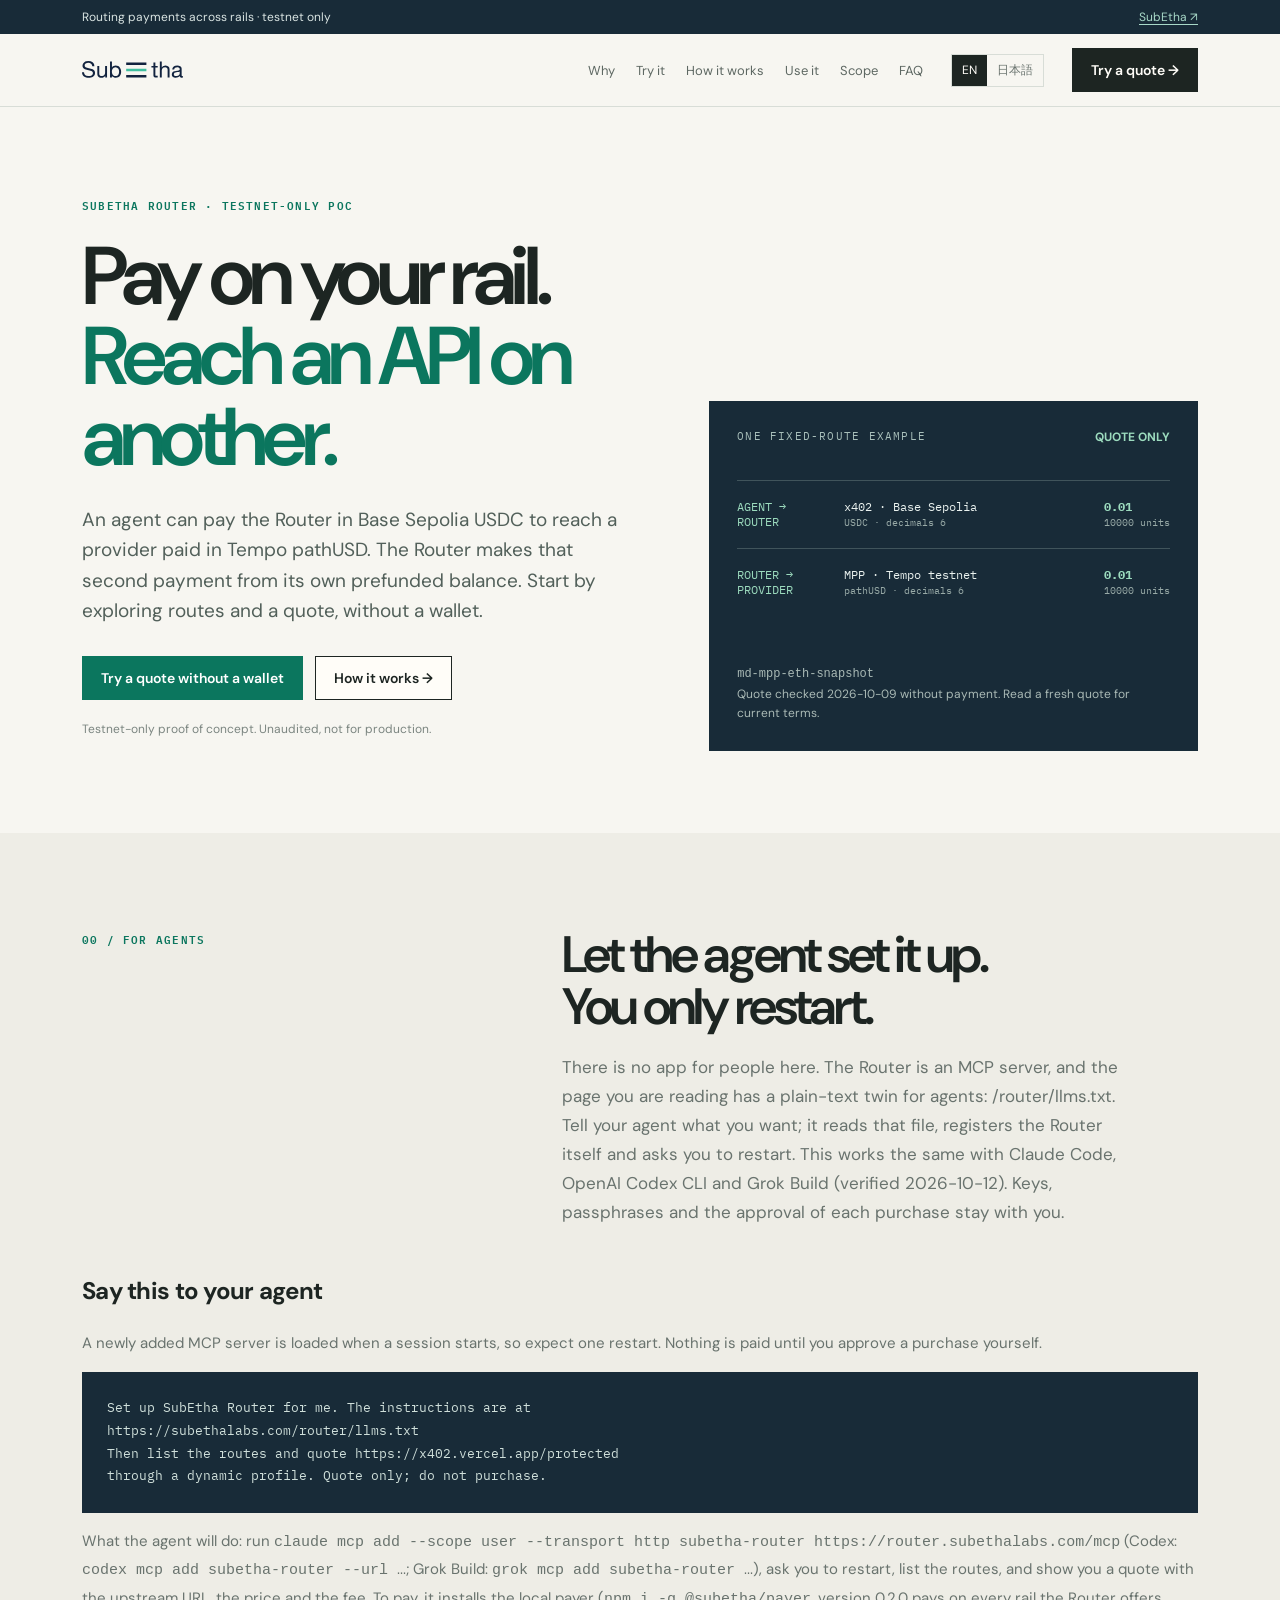
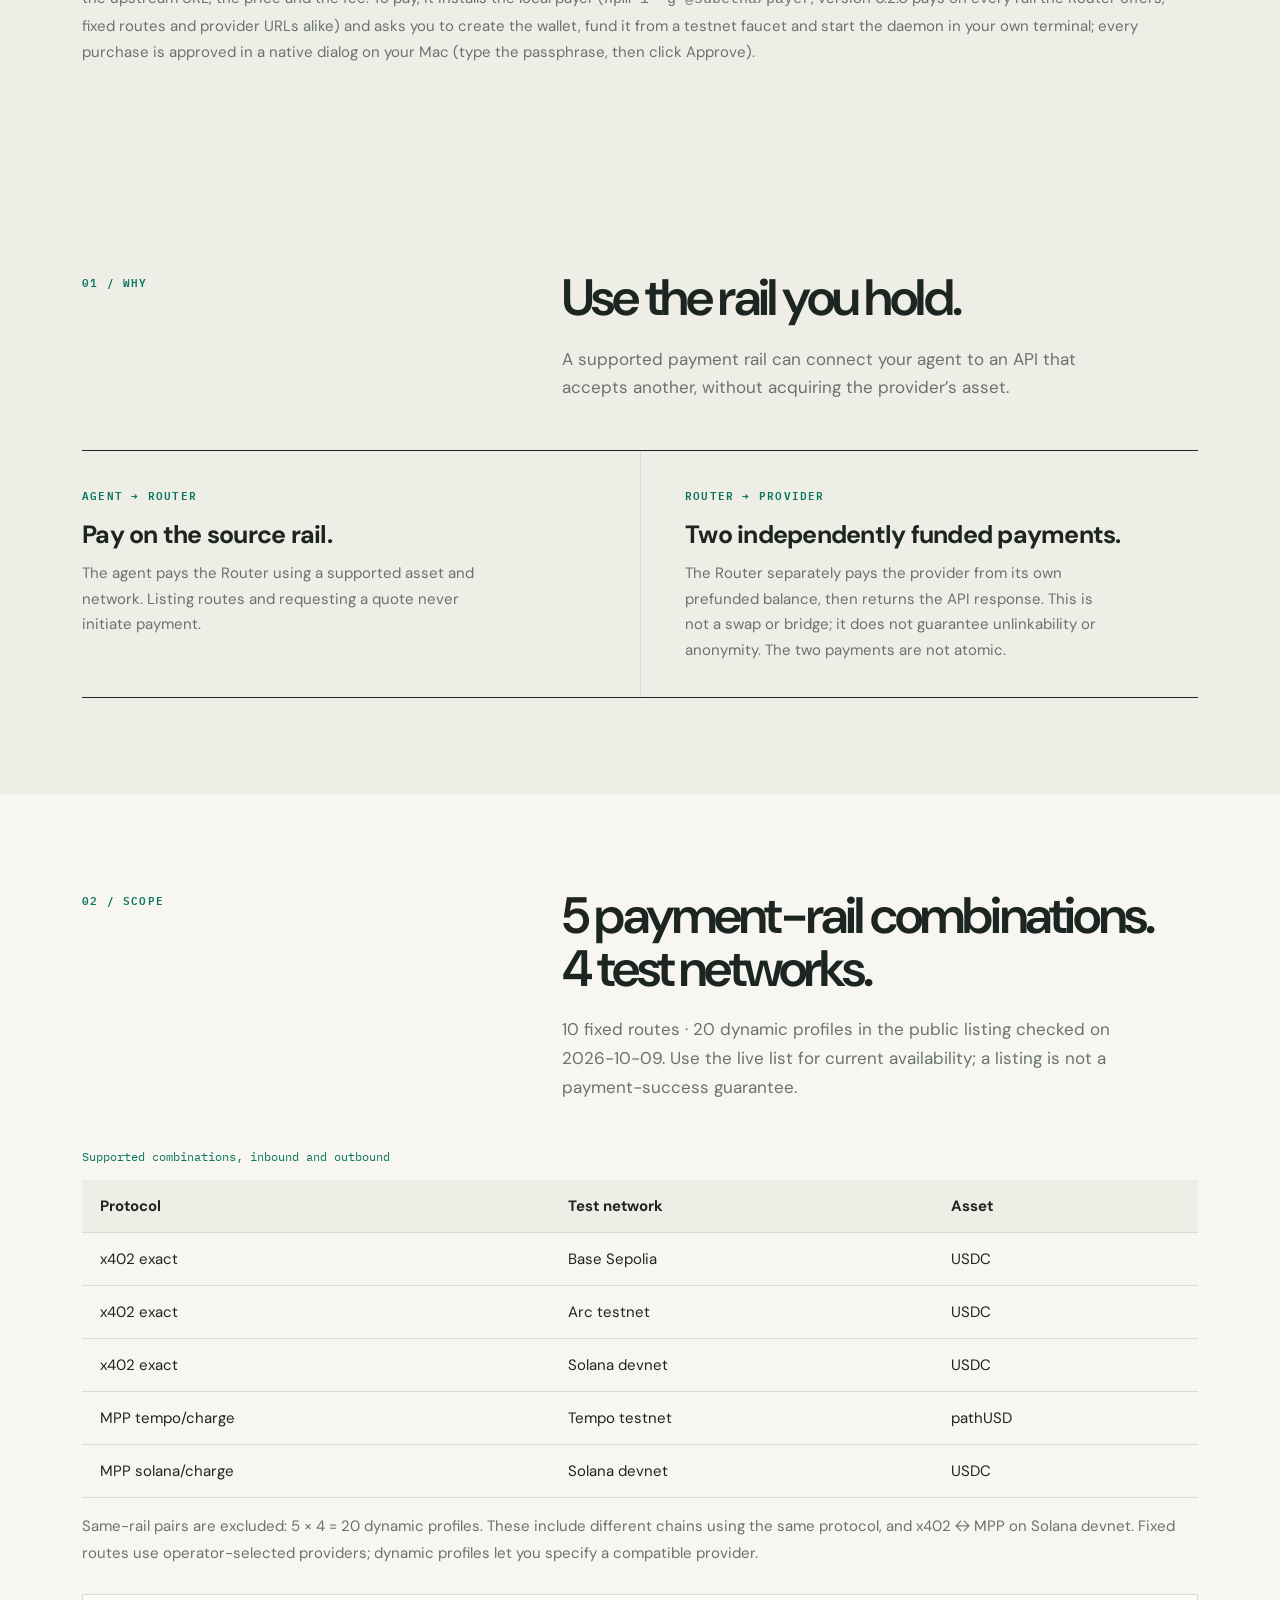
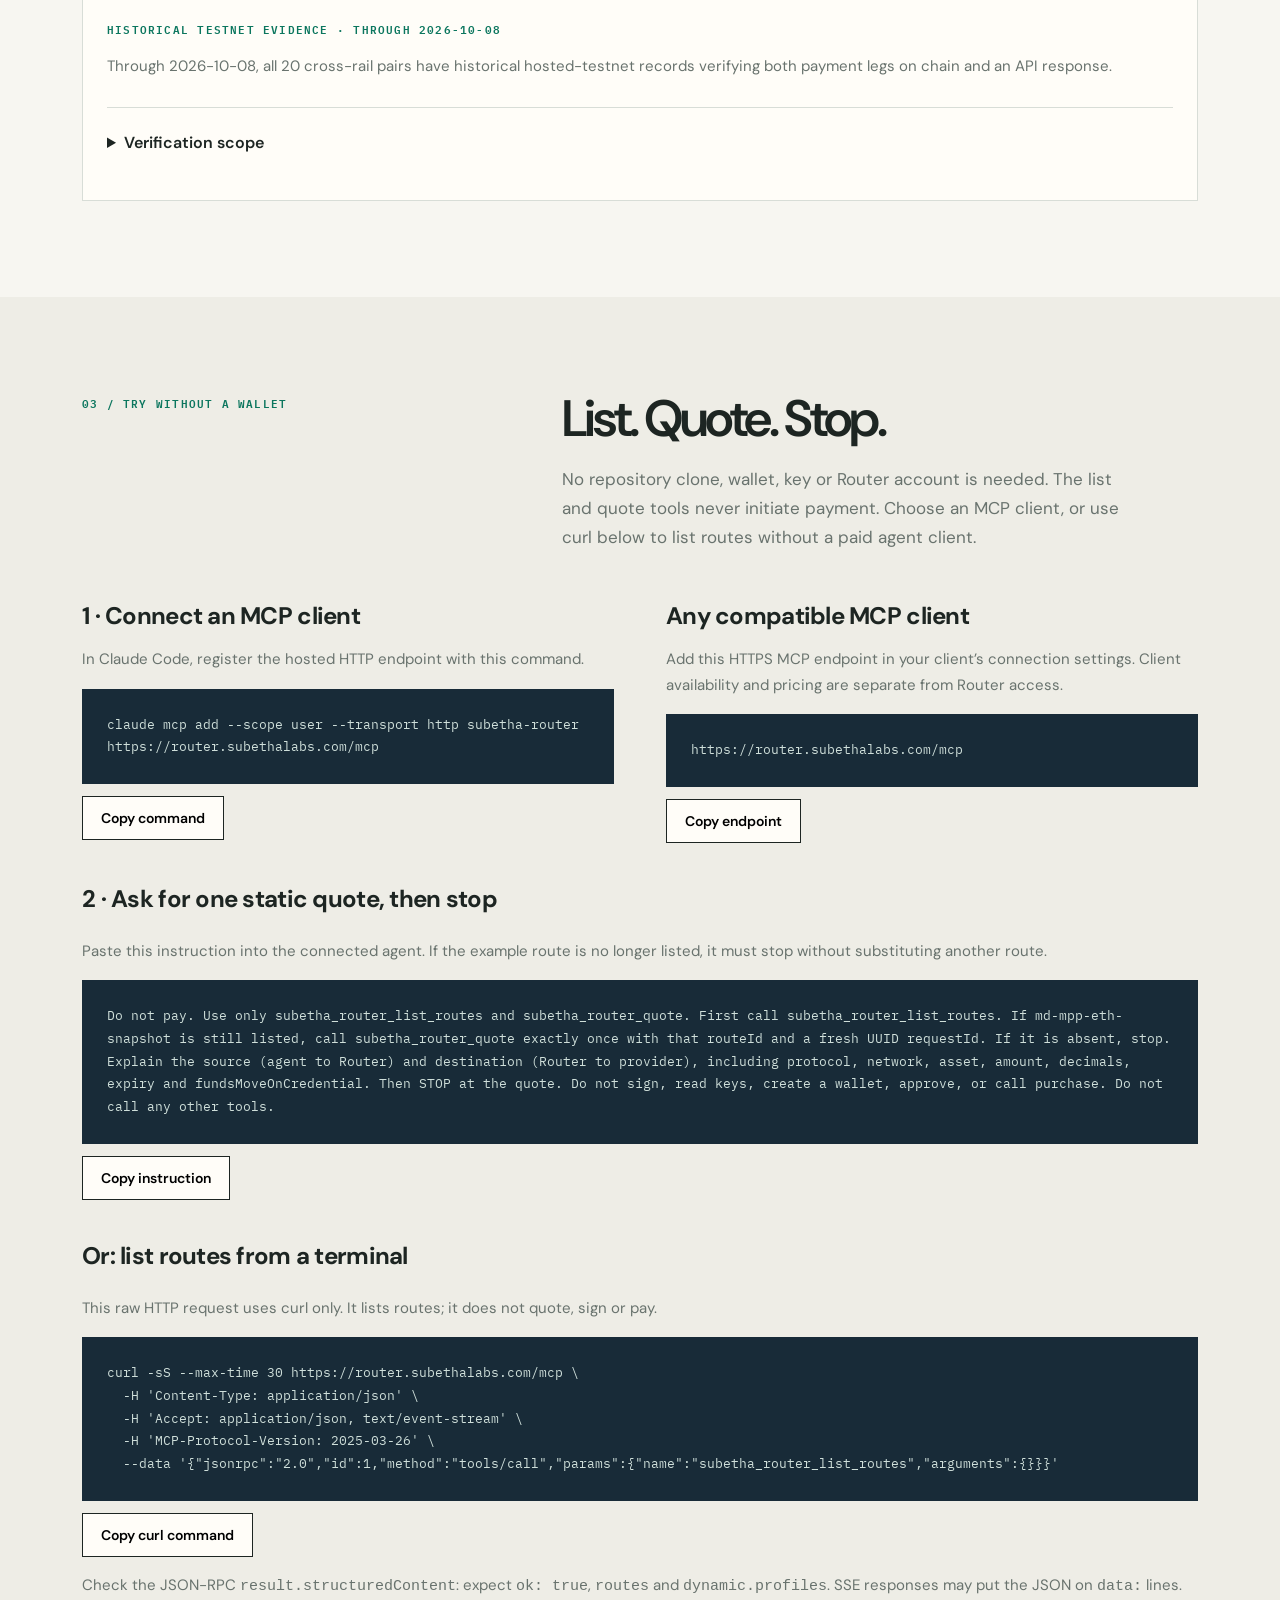
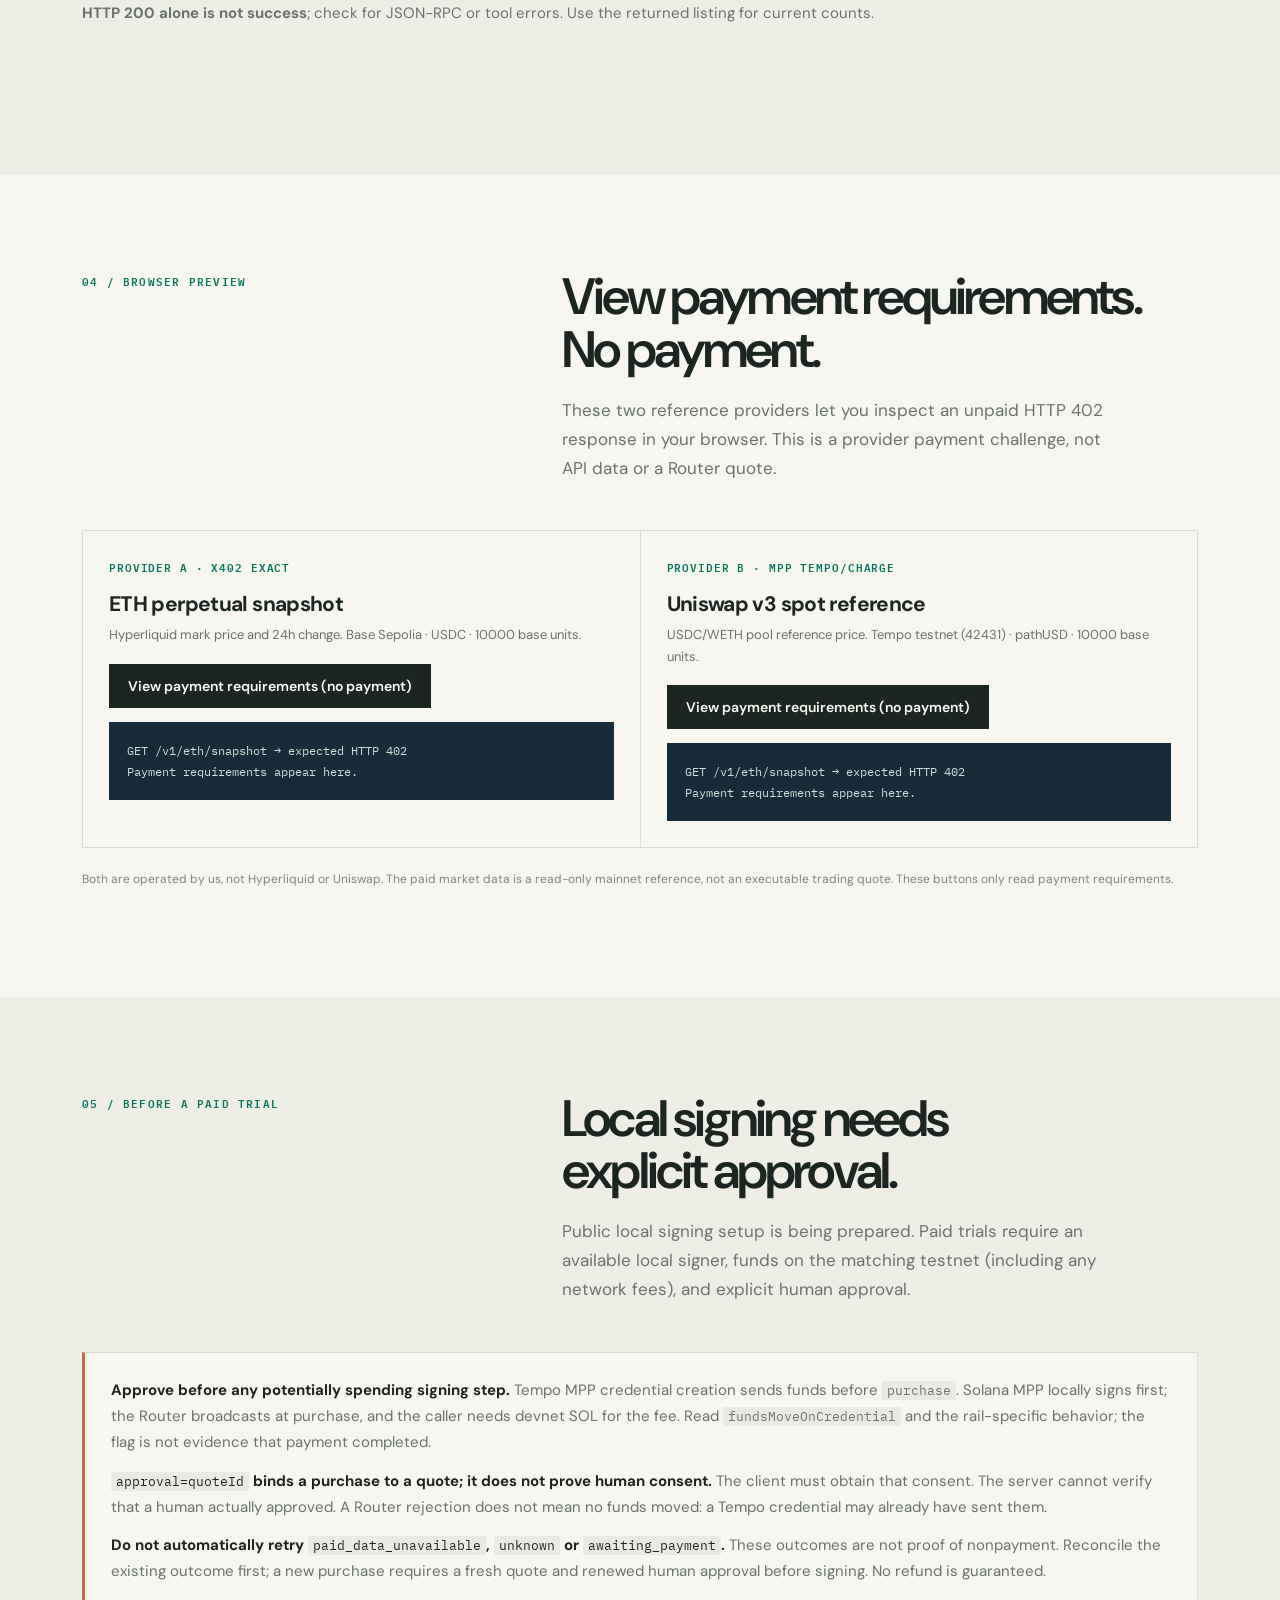
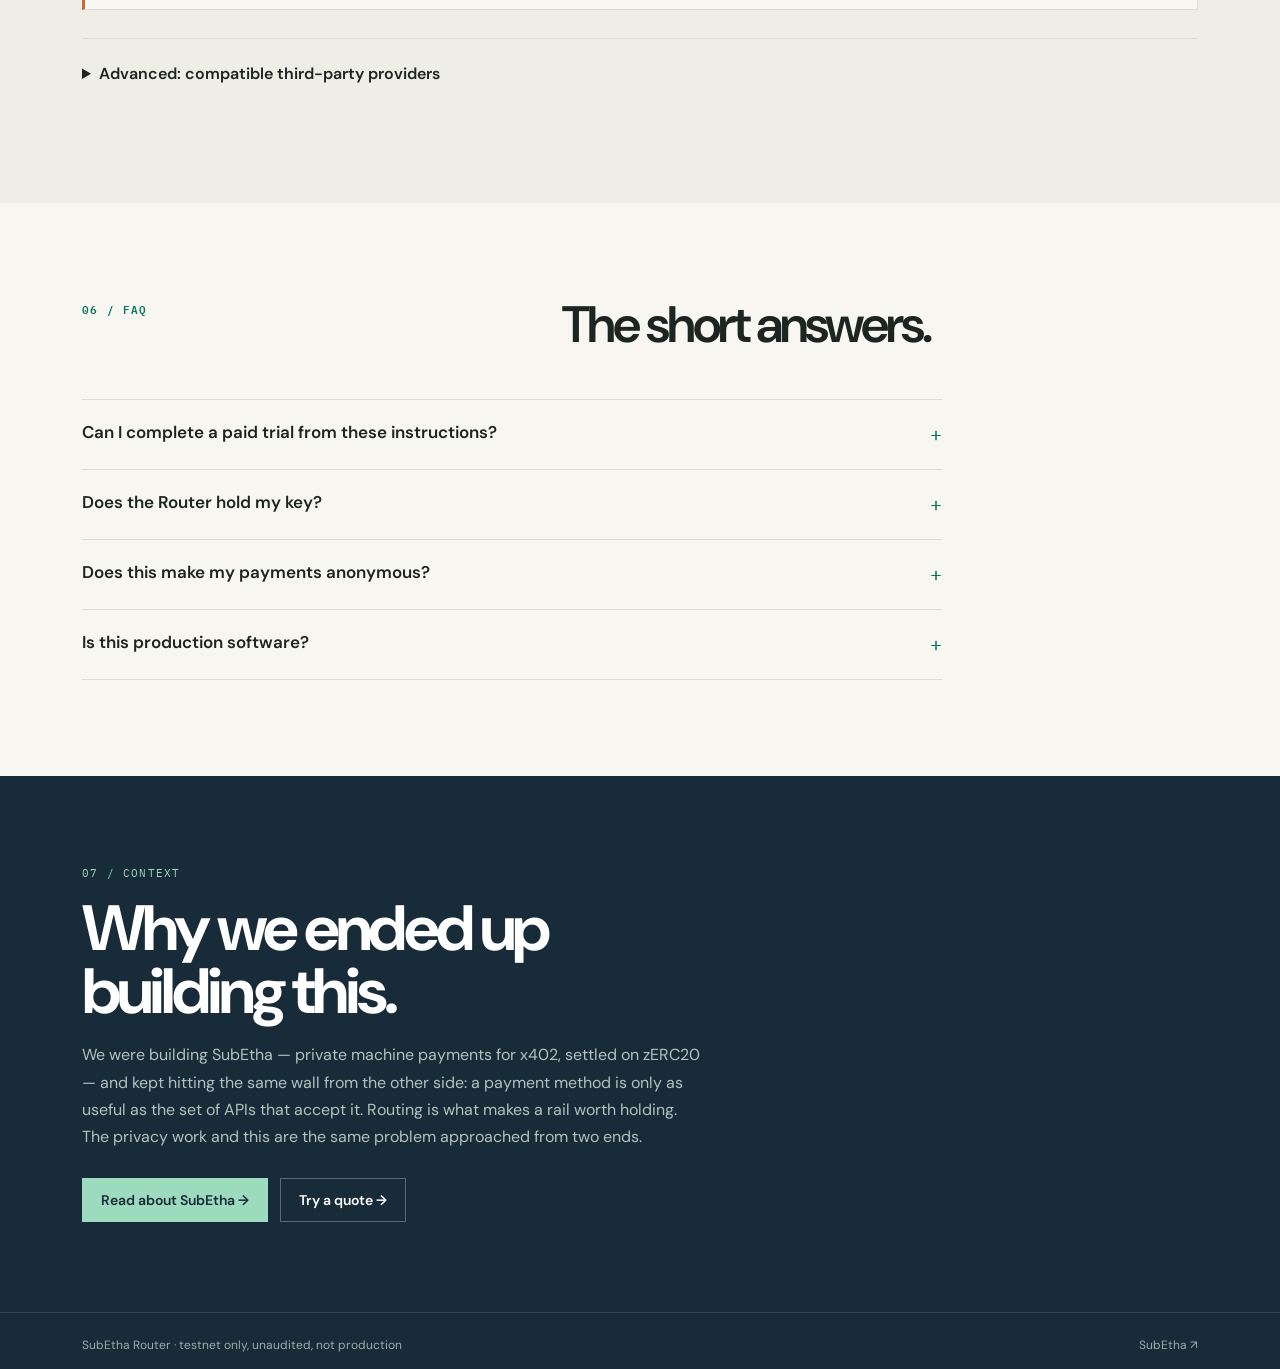
==== commit 4e647369: "router: Claude Code registration command at user scope (#30) * router: Claude Code registration at u" ====
--- a/router/index.html
+++ b/router/index.html
@@ -17,7 +17,6 @@
 <style>
 :root{--paper:#f7f6f1;--paper-2:#eeede6;--ink:#1d2522;--muted:#69736e;--line:#d8ddd7;--green:#0b765e;--green-2:#dcece5;--navy:#182b38;--orange:#c9683d;--white:#fffdf8;--mono:'IBM Plex Mono',monospace;--sans:'DM Sans','IBM Plex Sans JP',sans-serif}*{box-sizing:border-box}html{scroll-behavior:smooth}body{margin:0;background:var(--paper);color:var(--ink);font-family:var(--sans);-webkit-font-smoothing:antialiased}a{color:inherit;text-decoration:none}button{font:inherit}img{max-width:100%;display:block}.wrap{max-width:1180px;margin:auto;padding-left:32px;padding-right:32px}.mono{font-family:var(--mono);font-size:11px;letter-spacing:.11em;text-transform:uppercase}.eyebrow{color:var(--green);font-weight:600}.muted{color:var(--muted)}.rule{border-top:1px solid var(--line)}.btn{display:inline-flex;align-items:center;justify-content:center;padding:12px 18px;border:1px solid var(--ink);font-weight:600;font-size:14px;transition:.2s ease}.btn:hover{transform:translateY(-2px)}.btn-dark{background:var(--ink);color:var(--white)}.btn-light{background:var(--white)}.btn-green{background:var(--green);border-color:var(--green);color:white}.focus:focus-visible,a:focus-visible,button:focus-visible{outline:2px solid var(--orange);outline-offset:4px}.topbar{background:var(--navy);color:#d9e4e2;font-size:12px}.topbar .wrap{min-height:34px;display:flex;align-items:center;justify-content:space-between;gap:16px}.topbar a{color:#a8d9c8;text-decoration:underline;text-underline-offset:3px}header{border-bottom:1px solid var(--line);background:rgba(247,246,241,.94);position:sticky;top:0;z-index:10}header .wrap{min-height:72px;display:flex;align-items:center;gap:28px}.brand{width:101px}.nav{display:flex;gap:21px;margin-left:auto;color:#5e6863;font-size:13px}.nav a:hover{color:var(--green)}.lang{display:flex;border:1px solid var(--line)}.lang button{border:0;background:transparent;padding:7px 10px;color:var(--muted);cursor:pointer;font-size:12px}.lang button[aria-pressed=true]{background:var(--ink);color:var(--white)}.hero{padding:88px 0 82px}.hero-grid{display:grid;grid-template-columns:1.06fr .94fr;gap:76px;align-items:end}.hero h1{font-size:clamp(46px,6.4vw,82px);line-height:.98;letter-spacing:-.065em;font-weight:600;margin:22px 0 28px;max-width:760px}.hero h1 em{color:var(--green);font-style:normal}.hero-lede{font-size:19px;line-height:1.6;max-width:610px;margin:0 0 30px;color:#52605a}.hero-actions{display:flex;gap:12px;flex-wrap:wrap}.hero-note{font-size:12px;line-height:1.55;color:#7b8580;margin-top:20px;max-width:570px}.ledger{background:var(--navy);color:#eaf2ef;padding:28px;min-height:350px;display:flex;flex-direction:column;justify-content:space-between}.ledger-head{display:flex;justify-content:space-between;color:#a9c0bb}.ledger-head strong{color:#9cdbbe;font-size:12px}.ledger-line{display:grid;grid-template-columns:92px 1fr auto;gap:15px;align-items:center;border-top:1px solid #40545b;padding:18px 0;font-family:var(--mono);font-size:12px}.ledger-line small{color:#98aaa7;line-height:1.5}.ledger-line .ok{color:#9cdbbe}.ledger-line .warn{color:#f0b08f}.ledger-foot{font-size:12px;line-height:1.6;color:#a9b9b5;padding-top:14px}.section{padding:96px 0}.section-head{display:grid;grid-template-columns:.8fr 1.2fr;gap:56px;margin-bottom:48px}.section h2{font-size:clamp(32px,4vw,53px);line-height:1.02;letter-spacing:-.055em;font-weight:600;margin:0;max-width:680px}.section-intro{font-size:17px;line-height:1.7;color:var(--muted);max-width:560px;margin:0}.band{background:var(--paper-2)}.manifesto{display:grid;grid-template-columns:1fr 1fr;gap:0;border-top:1px solid var(--ink);border-bottom:1px solid var(--ink)}.manifesto > div{padding:34px 0}.manifesto > div+div{border-left:1px solid var(--line);padding-left:44px}.manifesto h3{font-size:25px;letter-spacing:-.03em;margin:14px 0 10px}.manifesto p{font-size:15px;line-height:1.7;color:var(--muted);max-width:430px;margin:0}.flow{display:grid;grid-template-columns:repeat(5,1fr);border-top:1px solid var(--ink);border-bottom:1px solid var(--ink)}.flow article{padding:22px 20px 28px;min-height:205px}.flow article+article{border-left:1px solid var(--line)}.flow .num{font:600 12px var(--mono);color:var(--green)}.flow h3{font-size:18px;margin:42px 0 8px;letter-spacing:-.02em}.flow p{font-size:13px;line-height:1.6;color:var(--muted);margin:0}.accepted{color:var(--orange)}.split{display:grid;grid-template-columns:1fr 1fr;gap:52px;align-items:start;margin-top:55px}.split h3{font-size:24px;margin:0 0 16px;letter-spacing:-.03em}.split p,.split li{font-size:15px;line-height:1.7;color:var(--muted)}.split ul{padding-left:20px;margin:0}.codebox{background:var(--navy);color:#cfdfda;padding:25px;font:13px/1.9 var(--mono);overflow:auto}.codebox .accent{color:#9cdbbe}.timeline{border-top:1px solid var(--ink)}.timeline-row{display:grid;grid-template-columns:140px 1fr 190px;gap:26px;padding:26px 0;border-bottom:1px solid var(--line)}.timeline-row h3{font-size:20px;letter-spacing:-.025em;margin:0 0 7px}.timeline-row p{font-size:14px;line-height:1.65;color:var(--muted);margin:0;max-width:650px}.status{font:600 11px var(--mono);text-transform:uppercase;letter-spacing:.08em;color:var(--green);padding-top:4px}.status.roadmap{color:#9a633d}.history{display:grid;grid-template-columns:1.1fr .9fr;gap:60px;align-items:center}.history h2{font-size:clamp(32px,4vw,50px);line-height:1.02;letter-spacing:-.05em;margin:15px 0 18px}.history p{font-size:17px;line-height:1.7;color:var(--muted);max-width:560px}.receipt{border:1px solid var(--line);background:var(--white);padding:24px}.receipt-top{display:flex;justify-content:space-between;align-items:center;border-bottom:1px solid var(--line);padding-bottom:16px;margin-bottom:16px}.receipt table{width:100%;border-collapse:collapse;font:12px var(--mono)}.receipt td{padding:10px 0;border-bottom:1px solid #e7e9e3}.receipt td:last-child{text-align:right;color:var(--green)}.receipt-note{font-size:12px;line-height:1.6;color:var(--muted);margin:18px 0 0}.use-grid{display:grid;grid-template-columns:repeat(3,1fr);gap:1px;background:var(--line);border:1px solid var(--line)}.use-grid article{background:var(--paper);padding:26px;min-height:210px}.use-grid article:last-child{background:var(--navy);color:white}.use-grid h3{font-size:20px;margin:28px 0 10px;letter-spacing:-.03em}.use-grid p{font-size:14px;line-height:1.65;color:var(--muted);margin:0}.use-grid article:last-child p{color:#b3c4c0}.demo{display:grid;grid-template-columns:.8fr 1.2fr;gap:60px;align-items:center}.demo h2{font-size:clamp(34px,4vw,55px);line-height:1.02;letter-spacing:-.055em;margin:16px 0}.demo p{color:var(--muted);line-height:1.7;font-size:16px}.demo img{border:1px solid var(--line);box-shadow:18px 18px 0 #dfe4dc}.faq{max-width:860px}.faq details{border-top:1px solid var(--line);padding:21px 0}.faq details:last-child{border-bottom:1px solid var(--line)}.faq summary{cursor:pointer;display:flex;justify-content:space-between;gap:18px;font-size:17px;font-weight:600}.faq summary span{color:var(--green);font:20px var(--mono)}.faq p{color:var(--muted);font-size:15px;line-height:1.75;max-width:720px}.contact{background:var(--navy);color:white;padding:90px 0}.contact h2{font-size:clamp(38px,5vw,68px);line-height:.98;letter-spacing:-.06em;max-width:720px;margin:18px 0}.contact p{color:#b2c2be;max-width:620px;line-height:1.7}.contact .mono{color:#9cdbbe}.contact-actions{display:flex;gap:12px;flex-wrap:wrap;margin-top:28px}.contact .btn-dark{background:#9cdbbe;border-color:#9cdbbe;color:var(--navy)}.contact .btn-light{background:transparent;border-color:#55706b;color:white}footer{background:var(--navy);border-top:1px solid #344a50;color:#9aadaa;padding:24px 0;font-size:12px}footer .wrap{display:flex;justify-content:space-between;gap:20px;flex-wrap:wrap}.footer-links{display:flex;gap:18px}#ja{display:none}html.motion-ready [data-reveal]{opacity:0;transform:translateY(18px);transition:opacity .65s ease,transform .65s ease}html.motion-ready [data-reveal].visible{opacity:1;transform:none}@media(max-width:900px){.nav{display:none}.hero-grid,.section-head,.history,.demo{grid-template-columns:1fr;gap:35px}.hero{padding-top:60px}.flow{grid-template-columns:1fr 1fr}.flow article:nth-child(3){border-left:0;border-top:1px solid var(--line)}.flow article:nth-child(n+4){border-top:1px solid var(--line)}.timeline-row{grid-template-columns:100px 1fr}.timeline-row .status{grid-column:2}.use-grid{grid-template-columns:1fr 1fr}.manifesto{grid-template-columns:1fr}.manifesto>div+div{border-left:0;border-top:1px solid var(--line);padding-left:0}}@media(max-width:560px){.wrap{padding-left:20px;padding-right:20px}.topbar .wrap{font-size:10px}.hero h1{font-size:48px}.flow,.use-grid{grid-template-columns:1fr}.flow article+article{border-left:0;border-top:1px solid var(--line)}.section{padding:68px 0}.timeline-row{grid-template-columns:1fr;gap:8px}.timeline-row .status{grid-column:auto}.ledger{padding:20px}.ledger-line{grid-template-columns:72px 1fr;gap:9px}.ledger-line strong{grid-column:2}.hero-actions .btn{width:100%}}
 @media(prefers-reduced-motion:reduce){html{scroll-behavior:auto}html.motion-ready [data-reveal]{opacity:1;transform:none;transition:none}.btn{transition:none}}
-table.pairs{table-layout:fixed;width:100%;min-width:780px}table.pairs td,table.pairs th{text-align:center;white-space:nowrap;padding:9px 4px;font-size:12px;overflow:hidden;text-overflow:ellipsis}table.pairs th .mono{font-size:10px}table.pairs th[scope=row]{font-size:13px;padding-left:10px;text-align:left}table.pairs thead th:first-child{width:212px;text-align:left}table.pairs th[scope=col]{line-height:1.45}.pairs th[scope=row]{text-align:left}.pair-hosted{color:var(--green);font-weight:600}.pair-local{color:#6f7a74;font-weight:600}.pair-none{color:#b9bfb9}.pairs-legend{margin-top:12px;font-size:14px;color:var(--muted,#46514c)}.walk-aside{font:600 12px var(--mono);color:var(--green);line-height:1.6}
 </style>
 <style>
 /* Router-only additions, in the same idiom as the main page. */
@@ -98,25 +97,14 @@
 Then list the routes and quote https://x402.vercel.app/protected
 through a dynamic profile. Quote only; do not purchase.</code></pre></div>
 <p>What the agent will do: run <code>claude mcp add --scope user --transport http subetha-router https://router.subethalabs.com/mcp</code> (Codex: <code>codex mcp add subetha-router --url …</code>; Grok Build: <code>grok mcp add subetha-router …</code>), ask you to restart, list the routes, and show you a quote with the upstream URL, the price and the fee. To pay, it installs the local payer (<code>npm i -g @subetha/payer</code>, version 0.2.0 pays on every rail the Router offers, fixed routes and provider URLs alike) and asks you to create the wallet, fund it from a testnet faucet and start the daemon in your own terminal; every purchase is approved in a native dialog on your Mac (type the passphrase, then click Approve).</p></div>
-</div></section><section id="walkthrough" class="section"><div class="wrap">
-<div class="section-head"><div class="mono eyebrow">01 / A purchase, step by step</div><div><h2>What the agent does.<br>What you approve.</h2><p class="section-intro">This is the flow shown in our demo video, recorded on 2026-10-13 with Claude Code on a Mac. Nothing here needs a repository clone: the Router is hosted, the payer is on npm, and the instructions are on this page.</p></div></div>
-<div class="timeline">
-<div class="timeline-row"><div class="mono num">1 · Setup</div><div><h3>“Make SubEtha Router usable.”</h3><p>That is all you type. The agent finds this page, reads <code>/router/llms.txt</code>, and registers the hosted Router, an MCP server, by itself. You restart the agent once.</p></div><div class="walk-aside">Claude Code · Codex CLI · Grok Build<br>verified 2026-10-12</div></div>
-<div class="timeline-row"><div class="mono num">2 · A provider on another rail</div><div><h3>Give the agent a URL.</h3><p>Dynamic routes take a provider’s URL. In the demo: a SOL/USD price API we run that accepts only USDC on Solana devnet, <code>provider-x402-sol.subethalabs.com/v1/sol/snapshot</code>, while the agent’s wallet holds USDC on Base Sepolia.</p></div><div class="walk-aside">profile dyn-x402-to-sol</div></div>
-<div class="timeline-row"><div class="mono num">3 · The payer on your Mac</div><div><h3>An npm package holds the agent’s wallet.</h3><p><code>npm i -g @subetha/payer</code>. You create the wallet, fund its address from any testnet faucet and start the daemon in your own terminal. It asks you before every payment. A budget mode without per-purchase approval is planned, not built.</p></div><div class="walk-aside">macOS 14+ · Node 22<br>testnet funds only</div></div>
-<div class="timeline-row"><div class="mono num">4 · Quote</div><div><h3>The Router reads the provider’s price.</h3><p>The agent hands the payer the URL. The quote shows the provider’s price plus a small Router fee: 10000 + 1000 = 11000 base units (0.011 USDC), the recipient and the deadline. No funds move at a quote.</p></div><div class="walk-aside">quote → subject → your call</div></div>
-<div class="timeline-row"><div class="mono num">5 · Approve</div><div><h3>Only a native dialog can approve.</h3><p>The payer’s dialog shows your security phrase and the exact terms: profile, upstream URL, price. You type the passphrase and click Approve. The agent never sees the passphrase or the key.</p></div><div class="walk-aside">Enter cancels<br>click Approve</div></div>
-<div class="timeline-row"><div class="mono num">6 · Two payments, one answer</div><div><h3>Your rail in, the provider’s rail out.</h3><p>Payment one: your wallet pays the Router on Base Sepolia (USDC, x402). Payment two: the Router pays the provider on Solana devnet from its own balance (USDC, x402). The provider’s JSON comes back as <code>delivered</code>.</p></div><div class="walk-aside">both legs on chain<br>not atomic · finality not checked</div></div>
-<div class="timeline-row"><div class="mono num">7 · Where the key lives</div><div><h3>On your Mac. Never on the Router.</h3><p>The payer holds your key; the hosted Router never does. There is no human-facing app: the Router is an MCP server, and the agent calls it directly.</p></div><div class="walk-aside">no key custody</div></div>
-</div>
 </div></section><section id="why" class="band section"><div class="wrap">
-<div class="section-head"><div class="mono eyebrow">02 / Why</div><div><h2>Use the rail you hold.</h2><p class="section-intro">A supported payment rail can connect your agent to an API that accepts another, without acquiring the provider’s asset.</p></div></div>
+<div class="section-head"><div class="mono eyebrow">01 / Why</div><div><h2>Use the rail you hold.</h2><p class="section-intro">A supported payment rail can connect your agent to an API that accepts another, without acquiring the provider’s asset.</p></div></div>
 <div class="manifesto" id="how">
 <div><div class="mono eyebrow">Agent → Router</div><h3>Pay on the source rail.</h3><p>The agent pays the Router using a supported asset and network. Listing routes and requesting a quote never initiate payment.</p></div>
 <div><div class="mono eyebrow">Router → Provider</div><h3>Two independently funded payments.</h3><p>The Router separately pays the provider from its own prefunded balance, then returns the API response. This is not a swap or bridge; it does not guarantee unlinkability or anonymity. The two payments are not atomic.</p></div>
 </div>
 </div></section><section id="status" class="section"><div class="wrap">
-<div class="section-head"><div class="mono eyebrow">03 / Scope</div><div><h2>5 payment-rail combinations.<br>4 test networks.</h2><p class="section-intro">10 fixed routes · 20 dynamic profiles in the public listing checked on 2026-10-09. Use the live list for current availability; a listing is not a payment-success guarantee.</p></div></div>
+<div class="section-head"><div class="mono eyebrow">02 / Scope</div><div><h2>5 payment-rail combinations.<br>4 test networks.</h2><p class="section-intro">10 fixed routes · 20 dynamic profiles in the public listing checked on 2026-10-09. Use the live list for current availability; a listing is not a payment-success guarantee.</p></div></div>
 <div class="rail-table-wrap" tabindex="0" role="region" aria-label="Payment rails"><table class="rail-table"><caption>Supported combinations, inbound and outbound</caption><thead><tr><th scope="col">Protocol</th><th scope="col">Test network</th><th scope="col">Asset</th></tr></thead><tbody>
 <tr><td>x402 exact</td><td>Base Sepolia</td><td>USDC</td></tr>
 <tr><td>x402 exact</td><td>Arc testnet</td><td>USDC</td></tr>
@@ -126,23 +114,8 @@
 </tbody></table></div>
 <p class="scope-note">Same-rail pairs are excluded: 5 × 4 = 20 dynamic profiles. These include different chains using the same protocol, and x402 ↔ MPP on Solana devnet. Fixed routes use operator-selected providers; dynamic profiles let you specify a compatible provider.</p>
 <div class="receipt evidence"><div class="mono eyebrow">Historical testnet evidence · through 2026-10-08</div><p>Through 2026-10-08, all 20 cross-rail pairs have historical hosted-testnet records verifying both payment legs on chain and an API response.</p><details class="advanced" id="verification-scope"><summary>Verification scope</summary><p>Not every attempt succeeded: a paid attempt also ended without usable data. This is historical evidence, not a fresh sweep or a production guarantee. Independent finality checks in those records do not mean the Router automatically verifies finality; its <code>proof.onChainFinality</code> reports <code>not_checked</code>.</p></details></div>
-
-<h3 style="margin-top:44px">Beyond the hosted listing: three more EVM testnets, on a local build</h3>
-<p>On 2026-10-13 we added x402 inbound and outbound for <strong>Robinhood Chain testnet (USDG)</strong>, <strong>Arbitrum Sepolia (USDC)</strong> and <strong>HyperEVM testnet (USDC)</strong> with a self-hosted facilitator, and settled every cross pair with the five hosted rails and among themselves: <strong>36 pairs</strong>, both legs on chain, API response returned. This ran on a <strong>local Router build</strong>. The hosted Router does not offer these rails yet; trust the live listing. Ethereum Sepolia (USDC) inbound and outbound were verified the same way and are left out of the table.</p>
-<div class="rail-table-wrap" tabindex="0" role="region" aria-label="Eight-rail pair matrix"><table class="rail-table pairs"><caption>Eight rails: rows pay, columns receive</caption><thead><tr><th scope="col">pays ↓ / receives →</th><th scope="col">Base<br><span class="mono">x402 · USDC</span></th><th scope="col">Arc<br><span class="mono">x402 · USDC</span></th><th scope="col">Solana<br><span class="mono">x402 · USDC</span></th><th scope="col">Tempo<br><span class="mono">MPP · pathUSD</span></th><th scope="col">Solana<br><span class="mono">MPP · USDC</span></th><th scope="col">Robinhood<br><span class="mono">x402 · USDG</span></th><th scope="col">Arbitrum Sepolia<br><span class="mono">x402 · USDC</span></th><th scope="col">HyperEVM<br><span class="mono">x402 · USDC</span></th></tr></thead><tbody>
-<tr><th scope="row">Base <span class="mono">x402 · USDC</span></th><td><span class="pair-none" title="same rail">—</span></td><td><span class="pair-hosted" title="hosted Router">✓</span></td><td><span class="pair-hosted" title="hosted Router">✓</span></td><td><span class="pair-hosted" title="hosted Router">✓</span></td><td><span class="pair-hosted" title="hosted Router">✓</span></td><td><span class="pair-local" title="local Router build">✓</span></td><td><span class="pair-local" title="local Router build">✓</span></td><td><span class="pair-local" title="local Router build">✓</span></td></tr>
-<tr><th scope="row">Arc <span class="mono">x402 · USDC</span></th><td><span class="pair-hosted" title="hosted Router">✓</span></td><td><span class="pair-none" title="same rail">—</span></td><td><span class="pair-hosted" title="hosted Router">✓</span></td><td><span class="pair-hosted" title="hosted Router">✓</span></td><td><span class="pair-hosted" title="hosted Router">✓</span></td><td><span class="pair-local" title="local Router build">✓</span></td><td><span class="pair-local" title="local Router build">✓</span></td><td><span class="pair-local" title="local Router build">✓</span></td></tr>
-<tr><th scope="row">Solana <span class="mono">x402 · USDC</span></th><td><span class="pair-hosted" title="hosted Router">✓</span></td><td><span class="pair-hosted" title="hosted Router">✓</span></td><td><span class="pair-none" title="same rail">—</span></td><td><span class="pair-hosted" title="hosted Router">✓</span></td><td><span class="pair-hosted" title="hosted Router">✓</span></td><td><span class="pair-local" title="local Router build">✓</span></td><td><span class="pair-local" title="local Router build">✓</span></td><td><span class="pair-local" title="local Router build">✓</span></td></tr>
-<tr><th scope="row">Tempo <span class="mono">MPP · pathUSD</span></th><td><span class="pair-hosted" title="hosted Router">✓</span></td><td><span class="pair-hosted" title="hosted Router">✓</span></td><td><span class="pair-hosted" title="hosted Router">✓</span></td><td><span class="pair-none" title="same rail">—</span></td><td><span class="pair-hosted" title="hosted Router">✓</span></td><td><span class="pair-local" title="local Router build">✓</span></td><td><span class="pair-local" title="local Router build">✓</span></td><td><span class="pair-local" title="local Router build">✓</span></td></tr>
-<tr><th scope="row">Solana <span class="mono">MPP · USDC</span></th><td><span class="pair-hosted" title="hosted Router">✓</span></td><td><span class="pair-hosted" title="hosted Router">✓</span></td><td><span class="pair-hosted" title="hosted Router">✓</span></td><td><span class="pair-hosted" title="hosted Router">✓</span></td><td><span class="pair-none" title="same rail">—</span></td><td><span class="pair-local" title="local Router build">✓</span></td><td><span class="pair-local" title="local Router build">✓</span></td><td><span class="pair-local" title="local Router build">✓</span></td></tr>
-<tr><th scope="row">Robinhood <span class="mono">x402 · USDG</span></th><td><span class="pair-local" title="local Router build">✓</span></td><td><span class="pair-local" title="local Router build">✓</span></td><td><span class="pair-local" title="local Router build">✓</span></td><td><span class="pair-local" title="local Router build">✓</span></td><td><span class="pair-local" title="local Router build">✓</span></td><td><span class="pair-none" title="same rail">—</span></td><td><span class="pair-local" title="local Router build">✓</span></td><td><span class="pair-local" title="local Router build">✓</span></td></tr>
-<tr><th scope="row">Arbitrum Sepolia <span class="mono">x402 · USDC</span></th><td><span class="pair-local" title="local Router build">✓</span></td><td><span class="pair-local" title="local Router build">✓</span></td><td><span class="pair-local" title="local Router build">✓</span></td><td><span class="pair-local" title="local Router build">✓</span></td><td><span class="pair-local" title="local Router build">✓</span></td><td><span class="pair-local" title="local Router build">✓</span></td><td><span class="pair-none" title="same rail">—</span></td><td><span class="pair-local" title="local Router build">✓</span></td></tr>
-<tr><th scope="row">HyperEVM <span class="mono">x402 · USDC</span></th><td><span class="pair-local" title="local Router build">✓</span></td><td><span class="pair-local" title="local Router build">✓</span></td><td><span class="pair-local" title="local Router build">✓</span></td><td><span class="pair-local" title="local Router build">✓</span></td><td><span class="pair-local" title="local Router build">✓</span></td><td><span class="pair-local" title="local Router build">✓</span></td><td><span class="pair-local" title="local Router build">✓</span></td><td><span class="pair-none" title="same rail">—</span></td></tr>
-</tbody></table></div>
-<p class="pairs-legend"><span class="pair-hosted">✓</span> 20 pairs settled on the hosted Router (historical records through 2026-10-08) · <span class="pair-local">✓</span> 36 pairs settled on a local Router build (2026-10-13) · <span class="pair-none">—</span> same rail, not offered · 56 cross-rail pairs in all.</p>
-<details class="advanced" id="mainnet-evidence"><summary>Mainnet evidence (owner-run, not a hosted feature)</summary><p>Two bounded purchases were made on mainnet with a Router running on the owner’s machine: on 2026-10-10 a price API (Tempo MPP in, Base x402 out), and on 2026-10-13 a real search on Exa’s API, with a request body (Tempo mainnet MPP in, Base mainnet x402 out to <code>api.exa.ai/search</code>). Both legs are on chain. The hosted Router stays testnet-only.</p></details>
 </div></section><section id="use" class="band section"><div class="wrap">
-<div class="section-head"><div class="mono eyebrow">04 / Try without a wallet</div><div><h2>List. Quote. Stop.</h2><p class="section-intro">No repository clone, wallet, key or Router account is needed. The list and quote tools never initiate payment. Choose an MCP client, or use curl below to list routes without a paid agent client.</p></div></div>
+<div class="section-head"><div class="mono eyebrow">03 / Try without a wallet</div><div><h2>List. Quote. Stop.</h2><p class="section-intro">No repository clone, wallet, key or Router account is needed. The list and quote tools never initiate payment. Choose an MCP client, or use curl below to list routes without a paid agent client.</p></div></div>
 <div class="split onboarding">
 <div><h3>1 · Connect an MCP client</h3><p>In Claude Code, register the hosted HTTP endpoint with this command.</p><div class="copy-block"><pre tabindex="0" class="codebox" id="register"><code>claude mcp add --scope user --transport http subetha-router https://router.subethalabs.com/mcp</code></pre><button type="button" class="btn btn-light copy-button" data-copy-target="register" aria-controls="register" aria-describedby="copy-status">Copy command</button></div></div>
 <div><h3>Any compatible MCP client</h3><p>Add this HTTPS MCP endpoint in your client’s connection settings. Client availability and pricing are separate from Router access.</p><div class="copy-block"><pre tabindex="0" class="codebox" id="endpoint"><code>https://router.subethalabs.com/mcp</code></pre><button type="button" class="btn btn-light copy-button" data-copy-target="endpoint" aria-controls="endpoint" aria-describedby="copy-status">Copy endpoint</button></div></div>
@@ -156,7 +129,7 @@
 <p>Check the JSON-RPC <code>result.structuredContent</code>: expect <code>ok: true</code>, <code>routes</code> and <code>dynamic.profiles</code>. SSE responses may put the JSON on <code>data:</code> lines. <strong>HTTP 200 alone is not success</strong>; check for JSON-RPC or tool errors. Use the returned listing for current counts.</p></div>
 <p class="copy-status" id="copy-status" role="status" aria-live="polite" aria-atomic="true"></p>
 </div></section><section id="try" class="section"><div class="wrap">
-<div class="section-head"><div class="mono eyebrow">05 / Browser preview</div><div><h2>View payment requirements.<br>No payment.</h2><p class="section-intro">These two reference providers let you inspect an unpaid HTTP 402 response in your browser. This is a provider payment challenge, not API data or a Router quote.</p></div></div>
+<div class="section-head"><div class="mono eyebrow">04 / Browser preview</div><div><h2>View payment requirements.<br>No payment.</h2><p class="section-intro">These two reference providers let you inspect an unpaid HTTP 402 response in your browser. This is a provider payment challenge, not API data or a Router quote.</p></div></div>
 <div class="rails">
 <article data-reveal><div class="mono live">Provider A · x402 exact</div><h3>ETH perpetual snapshot</h3><p class="meta">Hyperliquid mark price and 24h change. Base Sepolia · USDC · 10000 base units.</p>
 <div class="probe"><button type="button" class="btn btn-dark" data-probe="x402" aria-controls="probe-x402">View payment requirements (no payment)</button></div>
@@ -169,7 +142,7 @@
 </div>
 <p class="hero-note wide-note">Both are operated by us, not Hyperliquid or Uniswap. The paid market data is a read-only mainnet reference, not an executable trading quote. These buttons only read payment requirements.</p>
 </div></section><section id="payments" class="band section"><div class="wrap">
-<div class="section-head"><div class="mono eyebrow">06 / Before a paid trial</div><div><h2>Local signing needs<br>explicit approval.</h2><p class="section-intro">Public local signing setup is being prepared. Paid trials require an available local signer, funds on the matching testnet (including any network fees), and explicit human approval.</p></div></div>
+<div class="section-head"><div class="mono eyebrow">05 / Before a paid trial</div><div><h2>Local signing needs<br>explicit approval.</h2><p class="section-intro">Public local signing setup is being prepared. Paid trials require an available local signer, funds on the matching testnet (including any network fees), and explicit human approval.</p></div></div>
 <div class="caveat">
 <p><strong>Approve before any potentially spending signing step.</strong> Tempo MPP credential creation sends funds before <code>purchase</code>. Solana MPP locally signs first; the Router broadcasts at purchase, and the caller needs devnet SOL for the fee. Read <code>fundsMoveOnCredential</code> and the rail-specific behavior; the flag is not evidence that payment completed.</p>
 <p><strong><code>approval=quoteId</code> binds a purchase to a quote; it does not prove human consent.</strong> The client must obtain that consent. The server cannot verify that a human actually approved. A Router rejection does not mean no funds moved: a Tempo credential may already have sent them.</p>
@@ -177,14 +150,14 @@
 </div>
 <details class="advanced"><summary>Advanced: compatible third-party providers</summary><p>Dynamic profiles accept conditional provider URLs, not arbitrary APIs: public HTTPS, a supported protocol, network and asset, and matching price and challenge constraints. Redirects are not supported. The quote includes the provider price plus the Router fee. Providers are unverified; only a GET response containing an <code>application/json</code> object up to 256 KiB is supported. Payment can succeed without usable data, and there is no refund guarantee.</p></details>
 </div></section><section id="faq" class="section"><div class="wrap">
-<div class="section-head"><div class="mono eyebrow">07 / FAQ</div><div><h2>The short answers.</h2><p class="section-intro"></p></div></div>
+<div class="section-head"><div class="mono eyebrow">06 / FAQ</div><div><h2>The short answers.</h2><p class="section-intro"></p></div></div>
 <div class="faq"><details><summary>Can I complete a paid trial from these instructions?<span>+</span></summary><p>These instructions end at discovery and a static quote. Public local signing setup is still being prepared; connecting an MCP client alone does not provide a signer or testnet funds.</p></details>
 <details><summary>Does the Router hold my key?<span>+</span></summary><p>No caller private key is given to the Router. The caller signs locally and supplies a signed payment credential, which can authorize inbound settlement. The Router uses its own key and prefunded balance for the separate outbound payment.</p></details>
 <details><summary>Does this make my payments anonymous?<span>+</span></summary><p>No. Separate funding does not guarantee unlinkability or anonymity. This routing PoC makes no privacy or atomic-settlement guarantee.</p></details>
 <details><summary>Is this production software?<span>+</span></summary><p>No. It is an unaudited, testnet-only proof of concept. Historical settlement and data-delivery records do not guarantee current availability or future purchase results.</p></details></div>
 </div></section>
 
-<section class="contact"><div class="wrap"><div class="mono">08 / Context</div>
+<section class="contact"><div class="wrap"><div class="mono">07 / Context</div>
 <h2>Why we ended up<br>building this.</h2>
 <p>We were building SubEtha — private machine payments for x402, settled on zERC20 — and kept hitting the same wall from the other side: a payment method is only as useful as the set of APIs that accept it. Routing is what makes a rail worth holding. The privacy work and this are the same problem approached from two ends.</p>
 <div class="contact-actions"><a class="btn btn-dark" href="/">Read about SubEtha →</a><a class="btn btn-light" href="#use">Try a quote →</a></div></div></section>
@@ -211,25 +184,14 @@
 Then list the routes and quote https://x402.vercel.app/protected
 through a dynamic profile. Quote only; do not purchase.</code></pre></div>
 <p>エージェントがすること: <code>claude mcp add --scope user --transport http subetha-router https://router.subethalabs.com/mcp</code>（Codex は <code>codex mcp add subetha-router --url …</code>、Grok Build は <code>grok mcp add subetha-router …</code>）を実行し、再起動を頼み、ルートを一覧し、上流 URL・価格・手数料つきの見積を見せます。支払うときはローカルの payer（<code>npm i -g @subetha/payer</code>。0.2.0 は Router の全レール、固定ルートも URL 指定も払えます）を入れ、ウォレットの作成、testnet の faucet からの入金、デーモンの起動はあなた自身の端末で行うよう頼みます。各購入は Mac のネイティブダイアログで承認します（パスフレーズを入力して Approve をクリック）。</p></div>
-</div></section><section id="walkthrough-ja" class="section"><div class="wrap">
-<div class="section-head"><div class="mono eyebrow">01 / 購入の手順</div><div><h2>エージェントが行うこと。<br>あなたが承認すること。</h2><p class="section-intro">デモ動画と同じ流れです（2026-10-13、Mac 上の Claude Code で収録）。リポジトリの clone は要りません。Router はホスト済み、payer は npm にあり、手順はこのページにあります。</p></div></div>
-<div class="timeline">
-<div class="timeline-row"><div class="mono num">1 · 準備</div><div><h3>「SubEtha Router を使えるようにして」</h3><p>入力するのはこれだけです。エージェントはこのページを見つけ、<code>/router/llms.txt</code> を読み、MCP サーバであるホスト済み Router を自分で登録します。あなたはエージェントを 1 回再起動します。</p></div><div class="walk-aside">Claude Code · Codex CLI · Grok Build<br>2026-10-12 に確認</div></div>
-<div class="timeline-row"><div class="mono num">2 · 別レールのプロバイダ</div><div><h3>URL を渡す。</h3><p>動的ルートはプロバイダの URL を受け取ります。デモでは、Solana devnet の USDC しか受け付けない当方運用の SOL/USD 価格 API（<code>provider-x402-sol.subethalabs.com/v1/sol/snapshot</code>）を、Base Sepolia の USDC を持つウォレットから買いました。</p></div><div class="walk-aside">profile dyn-x402-to-sol</div></div>
-<div class="timeline-row"><div class="mono num">3 · Mac 上の payer</div><div><h3>npm パッケージがエージェントのウォレットを持つ。</h3><p><code>npm i -g @subetha/payer</code>。ウォレットを作り、そのアドレスにテストネットの faucet から入金し、自分のターミナルで daemon を起動します。payer は支払いのたびにあなたに確認します。1 件ごとの承認なしで予算内で買えるモードは予定であり、まだありません。</p></div><div class="walk-aside">macOS 14+ · Node 22<br>テストネット資金のみ</div></div>
-<div class="timeline-row"><div class="mono num">4 · 見積</div><div><h3>Router がプロバイダの価格を読む。</h3><p>エージェントが payer に URL を渡すと、見積にはプロバイダの価格と Router の少額の手数料が出ます。10000 + 1000 = 11000 base units（0.011 USDC）、受取先、期限。見積では資金は動きません。</p></div><div class="walk-aside">見積 → 内容 → あなたの判断</div></div>
-<div class="timeline-row"><div class="mono num">5 · 承認</div><div><h3>承認できるのはネイティブのダイアログだけ。</h3><p>payer のダイアログに、あなたのセキュリティフレーズと、プロファイル・上流 URL・価格といった正確な条件が出ます。パスフレーズを入力して Approve を押します。エージェントはパスフレーズも鍵も見ません。</p></div><div class="walk-aside">Enter はキャンセル<br>Approve をクリック</div></div>
-<div class="timeline-row"><div class="mono num">6 · 2 つの支払いと 1 つの応答</div><div><h3>あなたのレールで入り、プロバイダのレールで出る。</h3><p>支払い 1: あなたのウォレットが Base Sepolia で Router に払います（USDC、x402）。支払い 2: Router が自身の残高から Solana devnet でプロバイダに払います（USDC、x402）。プロバイダの JSON が <code>delivered</code> として返ります。</p></div><div class="walk-aside">両レグともオンチェーン<br>アトミックではなく、finality は未確認</div></div>
-<div class="timeline-row"><div class="mono num">7 · 鍵の居場所</div><div><h3>あなたの Mac の上。Router には決して無い。</h3><p>鍵を持つのは payer で、ホスト済み Router は決して持ちません。人間向けのアプリはなく、Router は MCP サーバで、エージェントが直接呼びます。</p></div><div class="walk-aside">鍵の預かりなし</div></div>
-</div>
 </div></section><section id="why-ja" class="band section"><div class="wrap">
-<div class="section-head"><div class="mono eyebrow">02 / 背景</div><div><h2>手持ちのレールを使う。</h2><p class="section-intro">対応する決済レールがあれば、プロバイダの資産を手に入れずに、別のレールを受け付けるAPIへエージェントが到達できます。</p></div></div>
+<div class="section-head"><div class="mono eyebrow">01 / 背景</div><div><h2>手持ちのレールを使う。</h2><p class="section-intro">対応する決済レールがあれば、プロバイダの資産を手に入れずに、別のレールを受け付けるAPIへエージェントが到達できます。</p></div></div>
 <div class="manifesto" id="how-ja">
 <div><div class="mono eyebrow">エージェント → Router</div><h3>受信側のレールで支払う。</h3><p>エージェントは対応する資産・ネットワークで Router に支払います。ルート一覧と見積の取得は、支払いを開始しません。</p></div>
 <div><div class="mono eyebrow">Router → プロバイダ</div><h3>別々の資金による、2つの支払い。</h3><p>Router は自身の事前資金から別途プロバイダに支払い、APIの応答を返します。スワップでもブリッジでもなく、支払い同士を関連付けられないことや匿名性を保証しません。2つの支払いはアトミックではありません。</p></div>
 </div>
 </div></section><section id="status-ja" class="section"><div class="wrap">
-<div class="section-head"><div class="mono eyebrow">03 / 対応範囲</div><div><h2>5つの決済レールの組み合わせ。<br>4つのテストネット。</h2><p class="section-intro">2026-10-09 に確認した公開一覧は、10の固定ルート・20の動的プロファイル。現在の可用性は最新の一覧で確認してください。一覧への掲載は決済成功の保証ではありません。</p></div></div>
+<div class="section-head"><div class="mono eyebrow">02 / 対応範囲</div><div><h2>5つの決済レールの組み合わせ。<br>4つのテストネット。</h2><p class="section-intro">2026-10-09 に確認した公開一覧は、10の固定ルート・20の動的プロファイル。現在の可用性は最新の一覧で確認してください。一覧への掲載は決済成功の保証ではありません。</p></div></div>
 <div class="rail-table-wrap" tabindex="0" role="region" aria-label="決済レール"><table class="rail-table"><caption>受信・送信の両方で対応する組み合わせ</caption><thead><tr><th scope="col">プロトコル</th><th scope="col">テストネット</th><th scope="col">資産</th></tr></thead><tbody>
 <tr><td>x402 exact</td><td>Base Sepolia</td><td>USDC</td></tr>
 <tr><td>x402 exact</td><td>Arc testnet</td><td>USDC</td></tr>
@@ -239,23 +201,8 @@
 </tbody></table></div>
 <p class="scope-note">同一レール同士は対象外のため、5 × 4 = 20の動的プロファイルです。同じプロトコルで異なるチェーンを使う組み合わせや、Solana devnet 上の x402 ↔ MPP も含みます。固定ルートは運営側が選んだプロバイダを使い、動的プロファイルでは条件に合うプロバイダを指定できます。</p>
 <div class="receipt evidence"><div class="mono eyebrow">過去のテストネット検証 · 2026-10-08 まで</div><p>2026-10-08 までに、全20組について、ホスト版で両方の支払いのオンチェーン成立とAPI応答を確認した記録があります。</p><details class="advanced" id="verification-scope-ja"><summary>検証の範囲</summary><p>すべての試行が成功したわけではなく、支払ったのに利用可能なデータが得られなかった試行もあります。今回全組を再検証した結果でも、本番運用の保証でもありません。記録上の独立した finality 照合は、Router による自動検証を意味しません。Router の <code>proof.onChainFinality</code> は <code>not_checked</code> を返します。</p></details></div>
-
-<h3 style="margin-top:44px">公開一覧の外側: ローカルビルドで検証した 3 つの EVM テストネット</h3>
-<p>2026-10-13 に、<strong>Robinhood Chain testnet（USDG）</strong>・<strong>Arbitrum Sepolia（USDC）</strong>・<strong>HyperEVM testnet（USDC）</strong>の x402 受信・送信を自前の facilitator で追加し、ホスト済みの 5 レールとの掛け合わせと新チェーン同士のすべて、<strong>36 組</strong>を決済しました（両レグともオンチェーン、API 応答あり）。これは<strong>ローカルの Router ビルド</strong>で行ったものです。ホスト済み Router はこれらのレールをまだ提供していません。実際の一覧を正とみなしてください。Ethereum Sepolia（USDC）の受信・送信も同じ方法で検証しましたが、表には入れていません。</p>
-<div class="rail-table-wrap" tabindex="0" role="region" aria-label="8 レールの組み合わせ表"><table class="rail-table pairs"><caption>8 つのレールの組み合わせ（行: エージェントが払う、列: プロバイダが受け取る）</caption><thead><tr><th scope="col">払う ↓ / 受け取る →</th><th scope="col">Base<br><span class="mono">x402 · USDC</span></th><th scope="col">Arc<br><span class="mono">x402 · USDC</span></th><th scope="col">Solana<br><span class="mono">x402 · USDC</span></th><th scope="col">Tempo<br><span class="mono">MPP · pathUSD</span></th><th scope="col">Solana<br><span class="mono">MPP · USDC</span></th><th scope="col">Robinhood<br><span class="mono">x402 · USDG</span></th><th scope="col">Arbitrum Sepolia<br><span class="mono">x402 · USDC</span></th><th scope="col">HyperEVM<br><span class="mono">x402 · USDC</span></th></tr></thead><tbody>
-<tr><th scope="row">Base <span class="mono">x402 · USDC</span></th><td><span class="pair-none" title="同一レール">—</span></td><td><span class="pair-hosted" title="ホスト済み Router">✓</span></td><td><span class="pair-hosted" title="ホスト済み Router">✓</span></td><td><span class="pair-hosted" title="ホスト済み Router">✓</span></td><td><span class="pair-hosted" title="ホスト済み Router">✓</span></td><td><span class="pair-local" title="ローカルの Router ビルド">✓</span></td><td><span class="pair-local" title="ローカルの Router ビルド">✓</span></td><td><span class="pair-local" title="ローカルの Router ビルド">✓</span></td></tr>
-<tr><th scope="row">Arc <span class="mono">x402 · USDC</span></th><td><span class="pair-hosted" title="ホスト済み Router">✓</span></td><td><span class="pair-none" title="同一レール">—</span></td><td><span class="pair-hosted" title="ホスト済み Router">✓</span></td><td><span class="pair-hosted" title="ホスト済み Router">✓</span></td><td><span class="pair-hosted" title="ホスト済み Router">✓</span></td><td><span class="pair-local" title="ローカルの Router ビルド">✓</span></td><td><span class="pair-local" title="ローカルの Router ビルド">✓</span></td><td><span class="pair-local" title="ローカルの Router ビルド">✓</span></td></tr>
-<tr><th scope="row">Solana <span class="mono">x402 · USDC</span></th><td><span class="pair-hosted" title="ホスト済み Router">✓</span></td><td><span class="pair-hosted" title="ホスト済み Router">✓</span></td><td><span class="pair-none" title="同一レール">—</span></td><td><span class="pair-hosted" title="ホスト済み Router">✓</span></td><td><span class="pair-hosted" title="ホスト済み Router">✓</span></td><td><span class="pair-local" title="ローカルの Router ビルド">✓</span></td><td><span class="pair-local" title="ローカルの Router ビルド">✓</span></td><td><span class="pair-local" title="ローカルの Router ビルド">✓</span></td></tr>
-<tr><th scope="row">Tempo <span class="mono">MPP · pathUSD</span></th><td><span class="pair-hosted" title="ホスト済み Router">✓</span></td><td><span class="pair-hosted" title="ホスト済み Router">✓</span></td><td><span class="pair-hosted" title="ホスト済み Router">✓</span></td><td><span class="pair-none" title="同一レール">—</span></td><td><span class="pair-hosted" title="ホスト済み Router">✓</span></td><td><span class="pair-local" title="ローカルの Router ビルド">✓</span></td><td><span class="pair-local" title="ローカルの Router ビルド">✓</span></td><td><span class="pair-local" title="ローカルの Router ビルド">✓</span></td></tr>
-<tr><th scope="row">Solana <span class="mono">MPP · USDC</span></th><td><span class="pair-hosted" title="ホスト済み Router">✓</span></td><td><span class="pair-hosted" title="ホスト済み Router">✓</span></td><td><span class="pair-hosted" title="ホスト済み Router">✓</span></td><td><span class="pair-hosted" title="ホスト済み Router">✓</span></td><td><span class="pair-none" title="同一レール">—</span></td><td><span class="pair-local" title="ローカルの Router ビルド">✓</span></td><td><span class="pair-local" title="ローカルの Router ビルド">✓</span></td><td><span class="pair-local" title="ローカルの Router ビルド">✓</span></td></tr>
-<tr><th scope="row">Robinhood <span class="mono">x402 · USDG</span></th><td><span class="pair-local" title="ローカルの Router ビルド">✓</span></td><td><span class="pair-local" title="ローカルの Router ビルド">✓</span></td><td><span class="pair-local" title="ローカルの Router ビルド">✓</span></td><td><span class="pair-local" title="ローカルの Router ビルド">✓</span></td><td><span class="pair-local" title="ローカルの Router ビルド">✓</span></td><td><span class="pair-none" title="同一レール">—</span></td><td><span class="pair-local" title="ローカルの Router ビルド">✓</span></td><td><span class="pair-local" title="ローカルの Router ビルド">✓</span></td></tr>
-<tr><th scope="row">Arbitrum Sepolia <span class="mono">x402 · USDC</span></th><td><span class="pair-local" title="ローカルの Router ビルド">✓</span></td><td><span class="pair-local" title="ローカルの Router ビルド">✓</span></td><td><span class="pair-local" title="ローカルの Router ビルド">✓</span></td><td><span class="pair-local" title="ローカルの Router ビルド">✓</span></td><td><span class="pair-local" title="ローカルの Router ビルド">✓</span></td><td><span class="pair-local" title="ローカルの Router ビルド">✓</span></td><td><span class="pair-none" title="同一レール">—</span></td><td><span class="pair-local" title="ローカルの Router ビルド">✓</span></td></tr>
-<tr><th scope="row">HyperEVM <span class="mono">x402 · USDC</span></th><td><span class="pair-local" title="ローカルの Router ビルド">✓</span></td><td><span class="pair-local" title="ローカルの Router ビルド">✓</span></td><td><span class="pair-local" title="ローカルの Router ビルド">✓</span></td><td><span class="pair-local" title="ローカルの Router ビルド">✓</span></td><td><span class="pair-local" title="ローカルの Router ビルド">✓</span></td><td><span class="pair-local" title="ローカルの Router ビルド">✓</span></td><td><span class="pair-local" title="ローカルの Router ビルド">✓</span></td><td><span class="pair-none" title="同一レール">—</span></td></tr>
-</tbody></table></div>
-<p class="pairs-legend"><span class="pair-hosted">✓</span> ホスト済み Router で決済した 20 組（2026-10-08 までの記録） · <span class="pair-local">✓</span> ローカルの Router ビルドで決済した 36 組（2026-10-13） · <span class="pair-none">—</span> 同一レール（提供なし） · 合計 56 組。</p>
-<details class="advanced" id="mainnet-evidence-ja"><summary>メインネットの記録（オーナーが手元で実行。ホストの機能ではありません）</summary><p>オーナーの手元で動かした Router で、メインネットの購入を 2 回、上限つきで行いました。2026-10-10 に価格 API（Tempo の MPP で受け、Base の x402 で支払い）、2026-10-13 に Exa の検索 API を本文つきの POST で（Tempo メインネットの MPP で受け、Base メインネットの x402 で <code>api.exa.ai/search</code> に支払い）。どちらも両レグがオンチェーンにあります。ホスト済み Router はテストネット専用のままです。</p></details>
 </div></section><section id="use-ja" class="band section"><div class="wrap">
-<div class="section-head"><div class="mono eyebrow">04 / ウォレットなしで試す</div><div><h2>一覧。見積。そこで停止。</h2><p class="section-intro">リポジトリの clone、ウォレット、鍵、Router のアカウントは不要です。一覧と見積のツールは支払いを開始しません。MCPクライアントを使うか、下の curl で有料エージェントクライアントなしに一覧を取得できます。</p></div></div>
+<div class="section-head"><div class="mono eyebrow">03 / ウォレットなしで試す</div><div><h2>一覧。見積。そこで停止。</h2><p class="section-intro">リポジトリの clone、ウォレット、鍵、Router のアカウントは不要です。一覧と見積のツールは支払いを開始しません。MCPクライアントを使うか、下の curl で有料エージェントクライアントなしに一覧を取得できます。</p></div></div>
 <div class="split onboarding">
 <div><h3>1 · MCPクライアントを接続</h3><p>Claude Code では、このコマンドでホスト済みHTTPエンドポイントを登録します。</p><div class="copy-block"><pre tabindex="0" class="codebox" id="register-ja"><code>claude mcp add --scope user --transport http subetha-router https://router.subethalabs.com/mcp</code></pre><button type="button" class="btn btn-light copy-button" data-copy-target="register-ja" aria-controls="register-ja" aria-describedby="copy-status-ja">登録コマンドをコピー</button></div></div>
 <div><h3>他の対応MCPクライアントでも</h3><p>クライアントの接続設定に、この HTTPS MCP エンドポイントを追加してください。クライアント自体の利用条件・料金は Router への接続とは別です。</p><div class="copy-block"><pre tabindex="0" class="codebox" id="endpoint-ja"><code>https://router.subethalabs.com/mcp</code></pre><button type="button" class="btn btn-light copy-button" data-copy-target="endpoint-ja" aria-controls="endpoint-ja" aria-describedby="copy-status-ja">接続先をコピー</button></div></div>
@@ -269,7 +216,7 @@
 <p>JSON-RPC の <code>result.structuredContent</code> で、<code>ok: true</code>・<code>routes</code>・<code>dynamic.profiles</code> を確認してください。SSE形式では <code>data:</code> 行にJSONが入る場合があります。<strong>HTTP 200 だけでは成功とは判定できません</strong>。JSON-RPCやツールのエラーがないかも確認し、現在の件数は返された一覧を優先してください。</p></div>
 <p class="copy-status" id="copy-status-ja" role="status" aria-live="polite" aria-atomic="true"></p>
 </div></section><section id="try-ja" class="section"><div class="wrap">
-<div class="section-head"><div class="mono eyebrow">05 / ブラウザで確認</div><div><h2>支払い条件を見る。<br>支払いなし。</h2><p class="section-intro">2つの参考プロバイダから、未払いの HTTP 402 応答をブラウザで確認できます。これはプロバイダの支払い条件であり、APIデータでも Router の見積でもありません。</p></div></div>
+<div class="section-head"><div class="mono eyebrow">04 / ブラウザで確認</div><div><h2>支払い条件を見る。<br>支払いなし。</h2><p class="section-intro">2つの参考プロバイダから、未払いの HTTP 402 応答をブラウザで確認できます。これはプロバイダの支払い条件であり、APIデータでも Router の見積でもありません。</p></div></div>
 <div class="rails">
 <article data-reveal><div class="mono live">Provider A · x402 exact</div><h3>ETH 無期限先物スナップショット</h3><p class="meta">Hyperliquid の mark price と24時間変化。Base Sepolia · USDC · 10000 base units。</p>
 <div class="probe"><button type="button" class="btn btn-dark" data-probe="x402-ja" aria-controls="probe-x402-ja">支払い条件を見る（支払いなし）</button></div>
@@ -282,7 +229,7 @@
 </div>
 <p class="hero-note wide-note">どちらも当方が運営しており、Hyperliquid・Uniswap による運営ではありません。有料の市場データはメインネットの読み取り専用参照値で、約定可能な気配値ではありません。このボタンで読むのは支払い条件だけです。</p>
 </div></section><section id="payments-ja" class="band section"><div class="wrap">
-<div class="section-head"><div class="mono eyebrow">06 / 有料試用の前に</div><div><h2>ローカル署名には、<br>明示的な承認を。</h2><p class="section-intro">一般向けのローカル署名の導入手順は準備中です。有料試用には、利用可能なローカル署名手段、対応テストネットの資金（必要なネットワーク手数料を含む）、人間による明示的な承認が必要です。</p></div></div>
+<div class="section-head"><div class="mono eyebrow">05 / 有料試用の前に</div><div><h2>ローカル署名には、<br>明示的な承認を。</h2><p class="section-intro">一般向けのローカル署名の導入手順は準備中です。有料試用には、利用可能なローカル署名手段、対応テストネットの資金（必要なネットワーク手数料を含む）、人間による明示的な承認が必要です。</p></div></div>
 <div class="caveat">
 <p><strong>支出が起こり得る署名工程より前に承認してください。</strong> Tempo MPP は credential 作成時に送金し、<code>purchase</code> より先に資金が動きます。Solana MPP はローカルで署名のみを行い、購入時に Router が broadcast します。呼び出し側は手数料用の devnet SOL が必要です。<code>fundsMoveOnCredential</code> と各レールの挙動を確認してください。このフラグは支払い完了の証拠ではありません。</p>
 <p><strong><code>approval=quoteId</code> は購入を見積に束縛しますが、人間の同意を証明しません。</strong> クライアントが同意を得る必要があり、サーバは実際に人間が承認したかを検証できません。Router が拒否しても、未払いとは限りません。Tempo の credential 作成ですでに送金されている可能性があります。</p>
@@ -290,14 +237,14 @@
 </div>
 <details class="advanced"><summary>上級者向け：条件に合う第三者プロバイダ</summary><p>動的プロファイルで使えるURLには条件があり、任意のAPIが使えるわけではありません。公開 HTTPS、対応プロトコル・ネットワーク・資産、価格とチャレンジの制約に合う必要があり、リダイレクトは非対応です。見積にはプロバイダの代金と Router 手数料が含まれます。プロバイダは未検証です。対応する応答は GET による <code>application/json</code> のオブジェクトで、最大 256 KiB です。支払いが成立しても利用可能なデータが得られない場合があり、返金の保証はありません。</p></details>
 </div></section><section id="faq-ja" class="section"><div class="wrap">
-<div class="section-head"><div class="mono eyebrow">07 / FAQ</div><div><h2>短い回答。</h2><p class="section-intro"></p></div></div>
+<div class="section-head"><div class="mono eyebrow">06 / FAQ</div><div><h2>短い回答。</h2><p class="section-intro"></p></div></div>
 <div class="faq"><details><summary>この手順で有料試用を完了できますか？<span>+</span></summary><p>この手順は一覧取得と固定ルートの見積で終了します。一般向けのローカル署名の導入手順は準備中です。MCPクライアントを接続するだけでは、署名手段やテストネット資金は用意されません。</p></details>
 <details><summary>Router は私の鍵を預かりますか？<span>+</span></summary><p>呼び出し側の秘密鍵を Router に渡すことはありません。呼び出し側がローカルで署名し、受信決済を許可し得る署名済みの支払い credential を渡します。Router は別個の送信決済に自身の鍵と事前資金を使います。</p></details>
 <details><summary>支払いは匿名になりますか？<span>+</span></summary><p>いいえ。資金が別であることは、支払い同士を関連付けられないことや匿名性を保証しません。このルーティング PoC は、秘匿性やアトミックな決済を保証しません。</p></details>
 <details><summary>本番運用できますか？<span>+</span></summary><p>いいえ。未監査・テストネット限定の概念実証です。過去の決済・データ取得記録は、現在の可用性や今後の購入結果を保証しません。</p></details></div>
 </div></section>
 
-<section class="contact"><div class="wrap"><div class="mono">08 / 背景</div>
+<section class="contact"><div class="wrap"><div class="mono">07 / 背景</div>
 <h2>なぜこれを<br>作ることになったか。</h2>
 <p>私たちは SubEtha——x402 の秘匿マシン決済を zERC20 で精算する仕組み——を作っていて、反対側から同じ壁にぶつかりました。決済手段の有用性は、それを受け付けるAPIの数で決まります。ルーティングは、そのレールを持つ価値を成立させる部分です。秘匿性の取り組みとこれは、同じ問題を両端から見たものです。</p>
 <div class="contact-actions"><a class="btn btn-dark" href="/">SubEtha について読む →</a><a class="btn btn-light" href="#use-ja">見積を試す →</a></div></div></section>
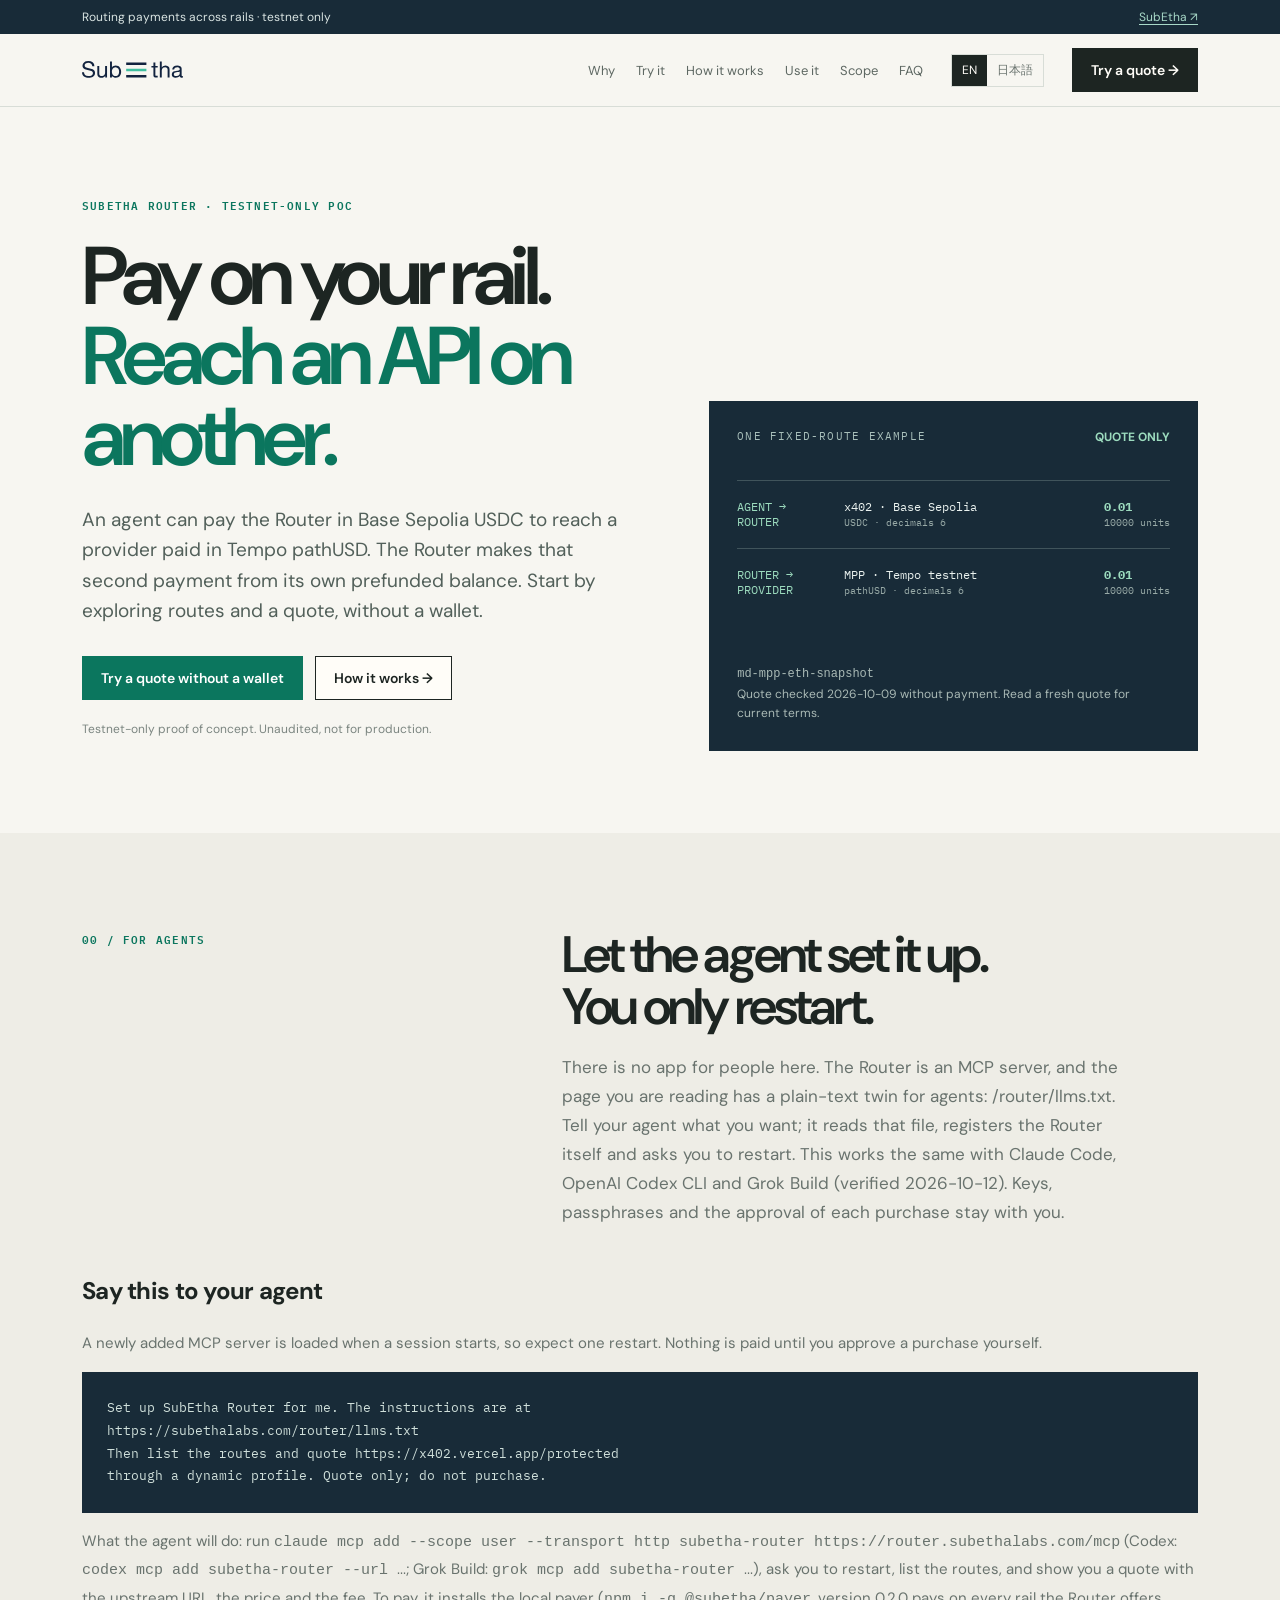
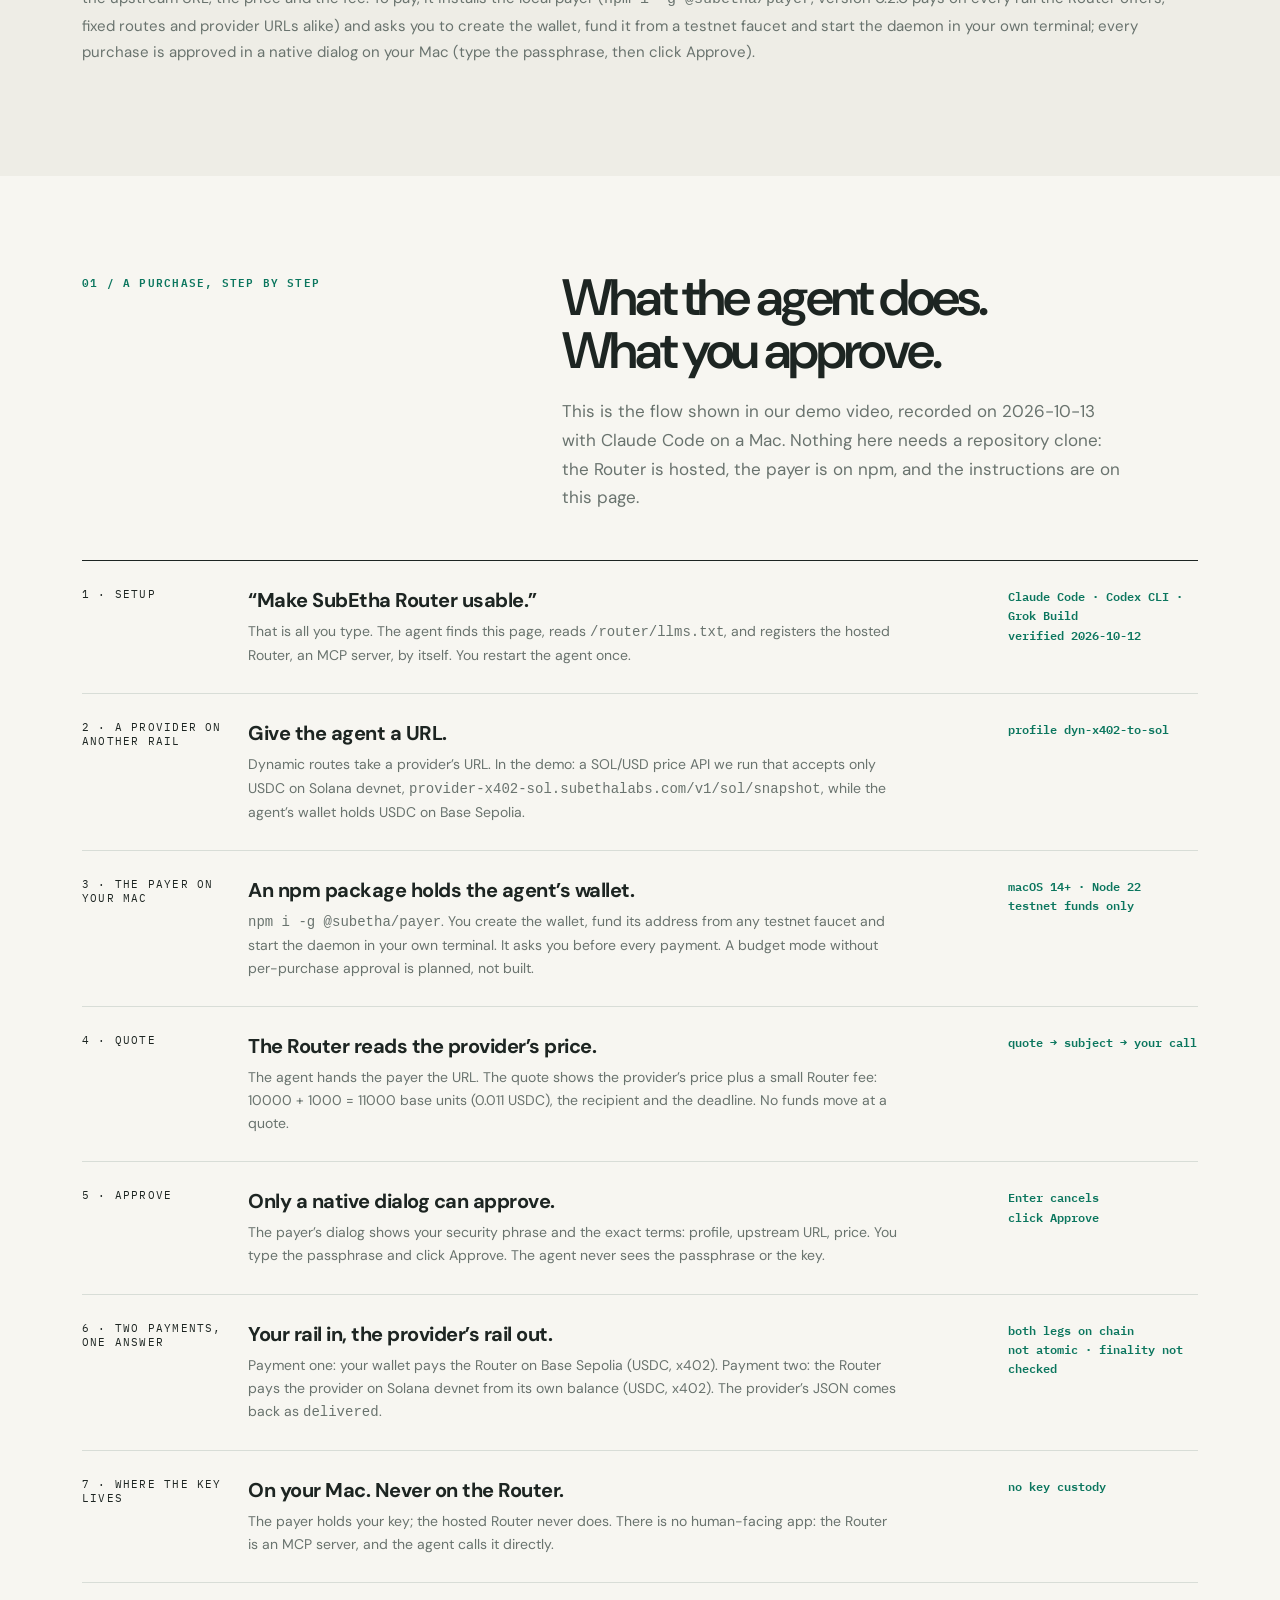
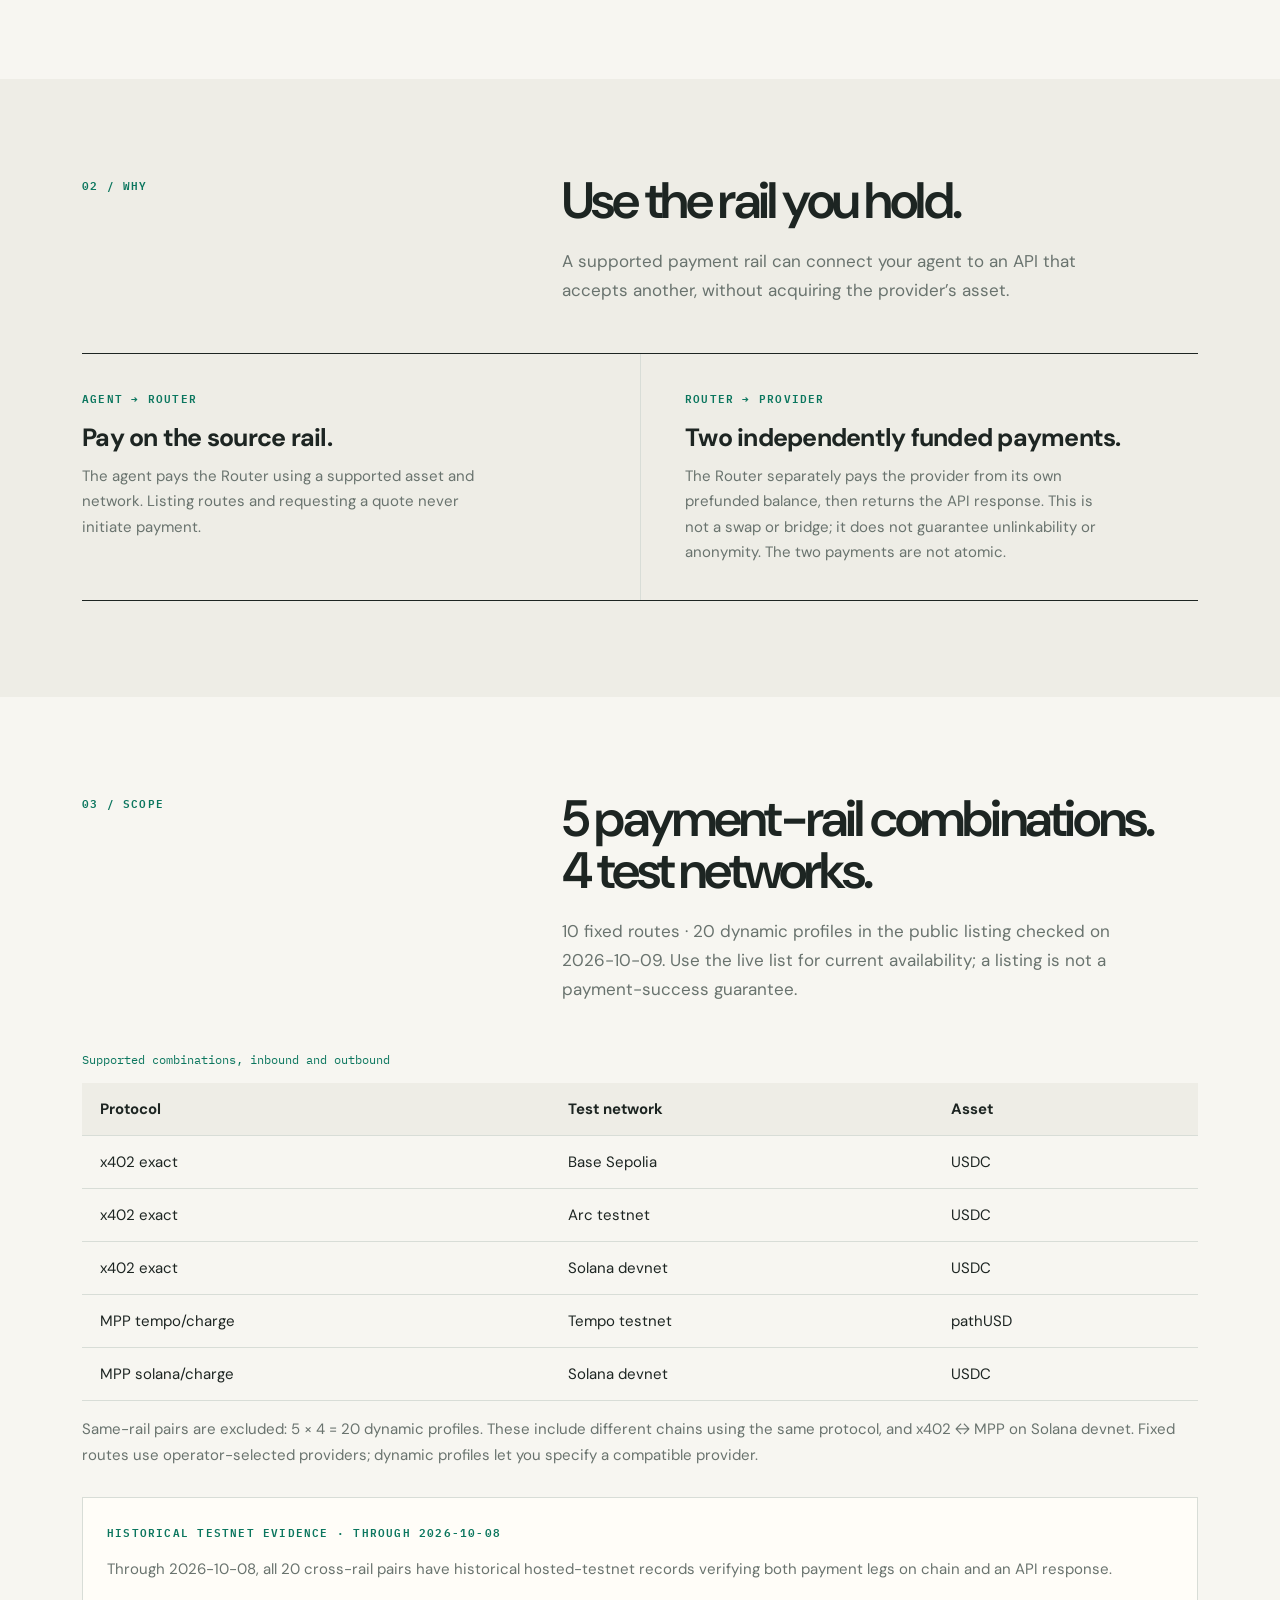
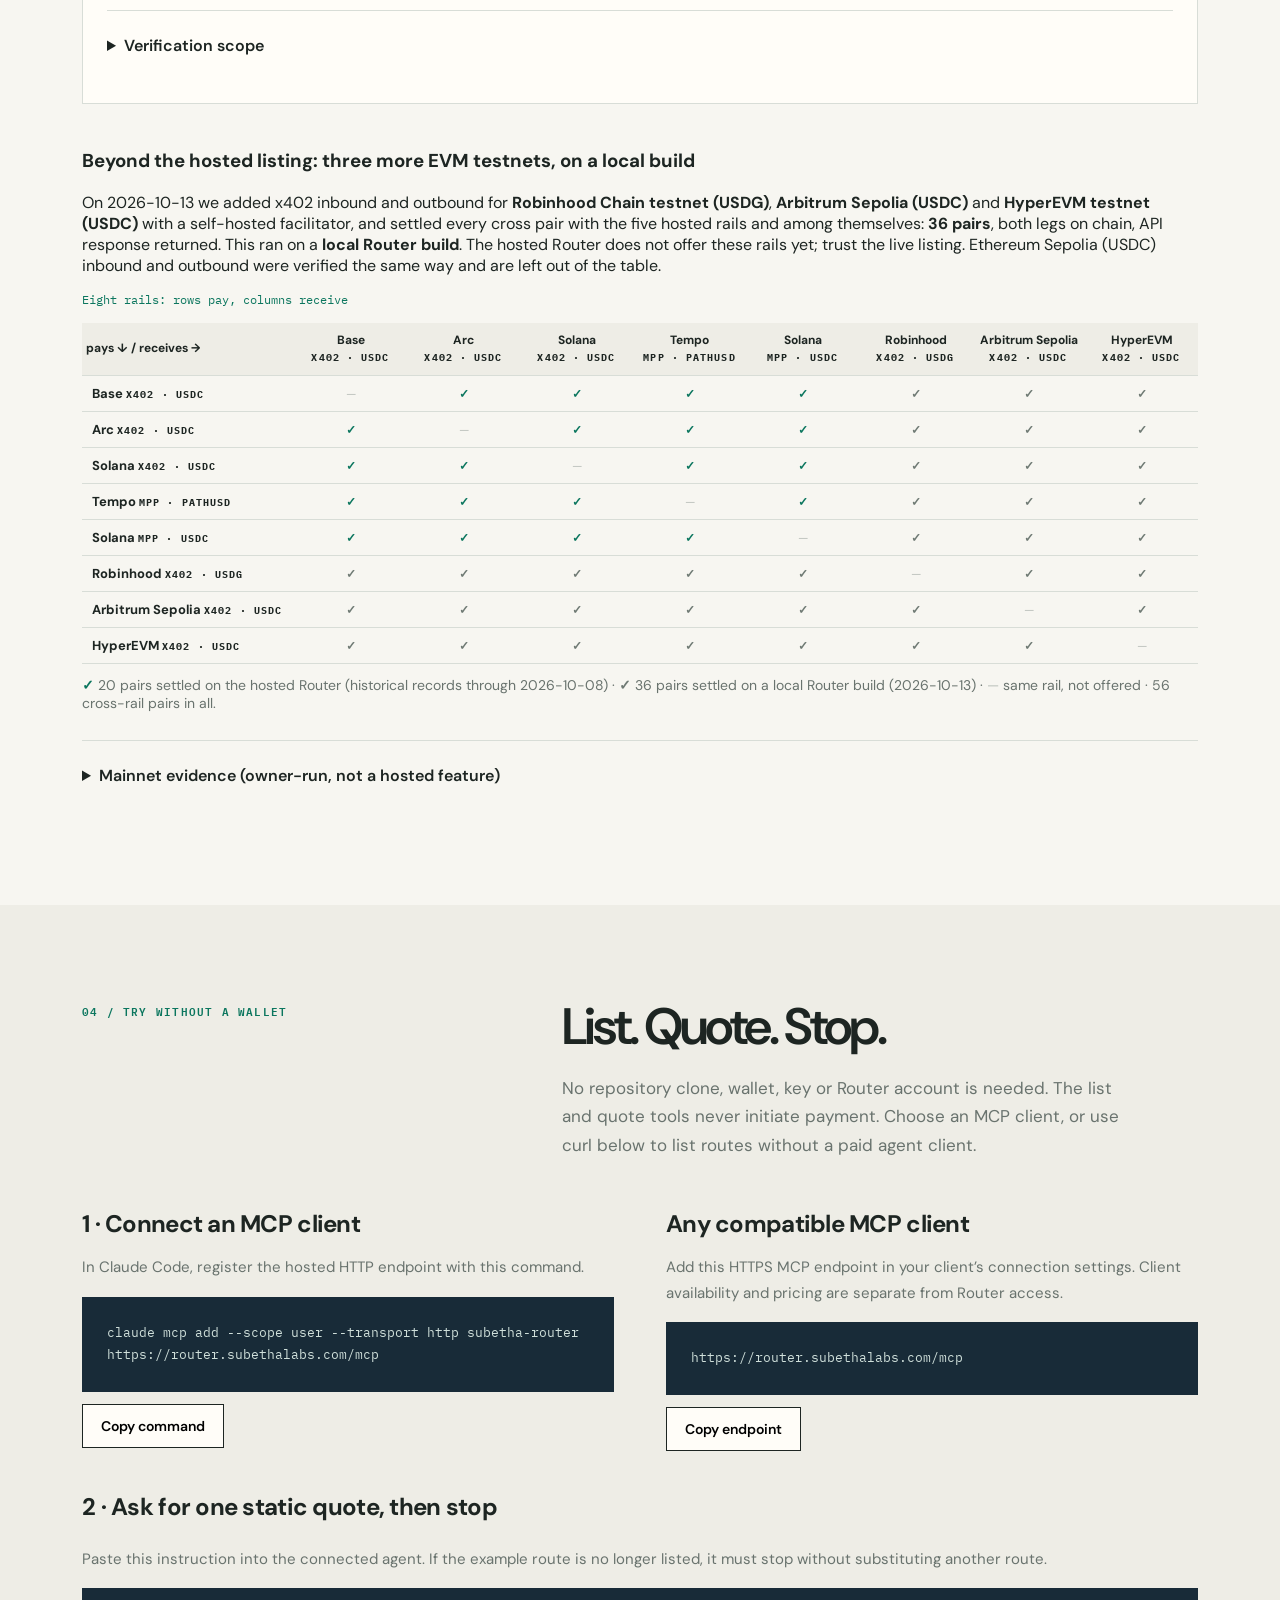
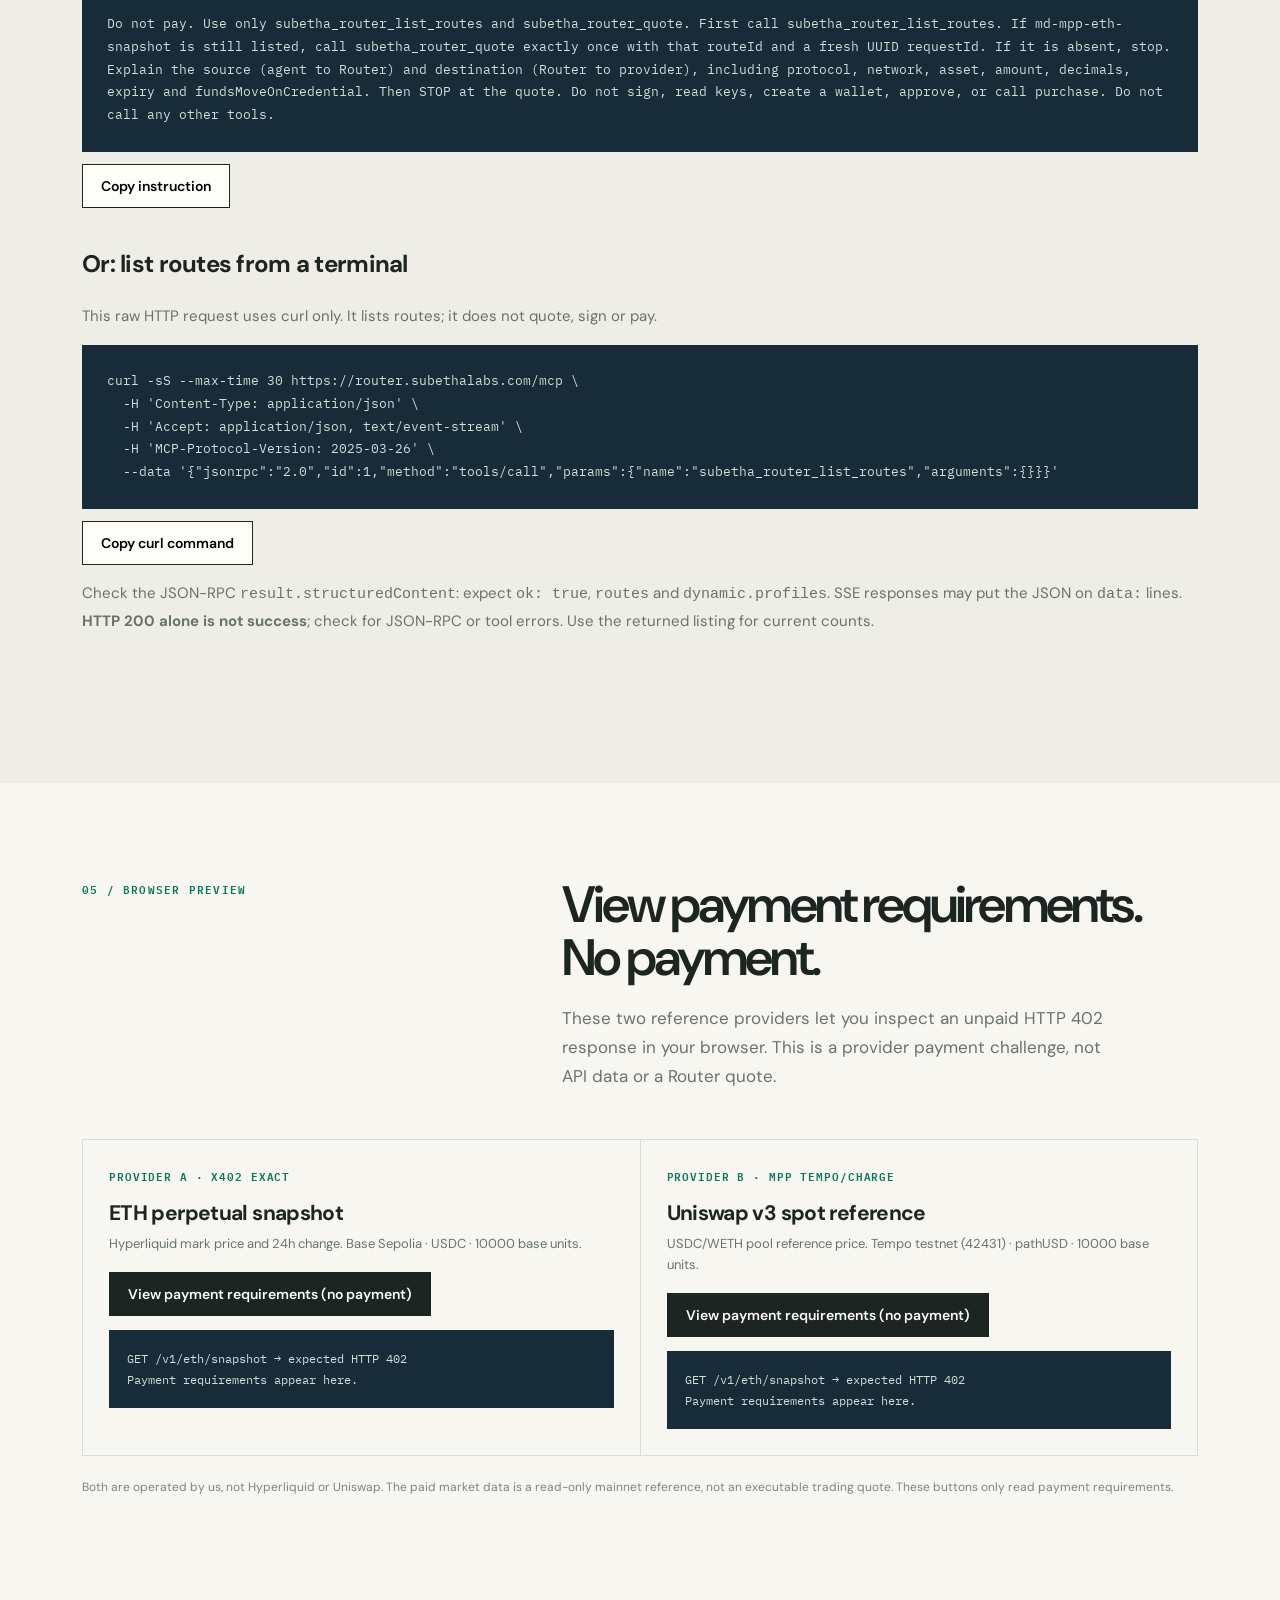
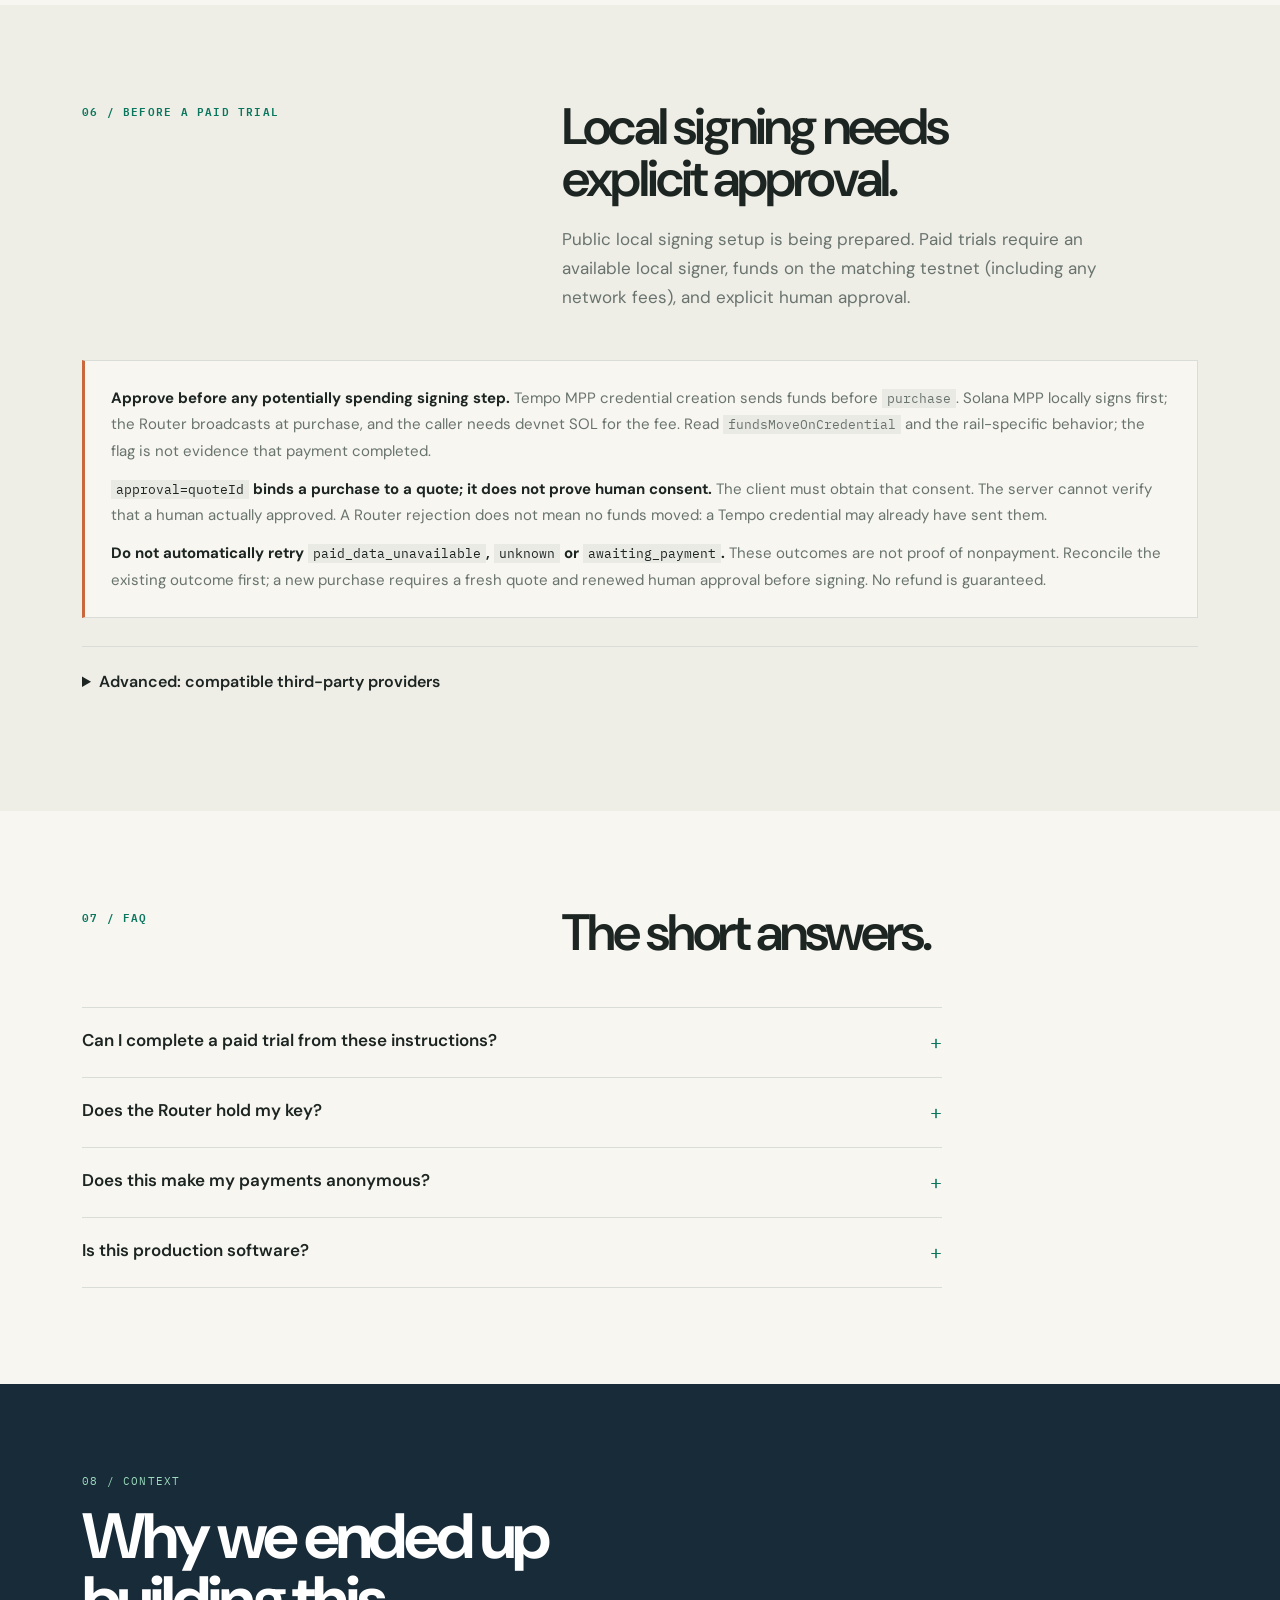
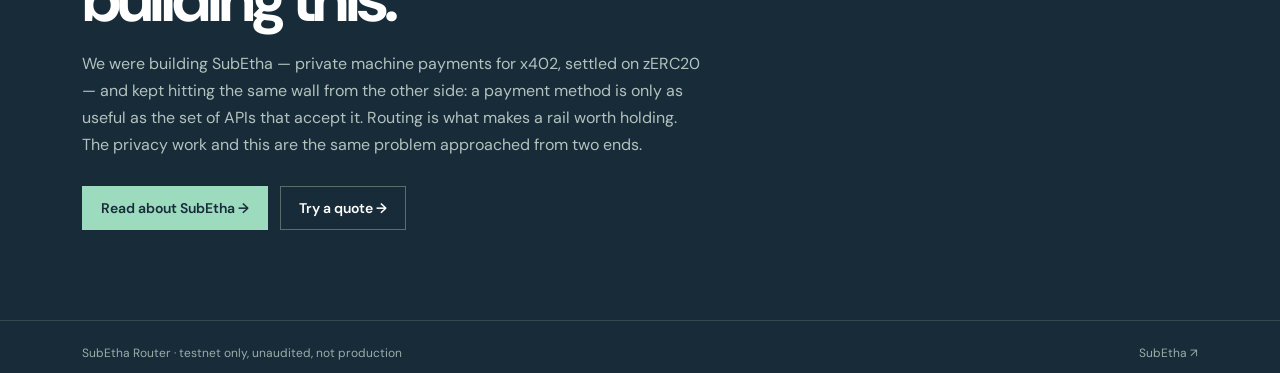
==== commit fae6e5e6: "router: a step-by-step walkthrough of a purchase (the demo's flow), the eight-rail pair matrix (20 h" ====
--- a/router/index.html
+++ b/router/index.html
@@ -17,6 +17,7 @@
 <style>
 :root{--paper:#f7f6f1;--paper-2:#eeede6;--ink:#1d2522;--muted:#69736e;--line:#d8ddd7;--green:#0b765e;--green-2:#dcece5;--navy:#182b38;--orange:#c9683d;--white:#fffdf8;--mono:'IBM Plex Mono',monospace;--sans:'DM Sans','IBM Plex Sans JP',sans-serif}*{box-sizing:border-box}html{scroll-behavior:smooth}body{margin:0;background:var(--paper);color:var(--ink);font-family:var(--sans);-webkit-font-smoothing:antialiased}a{color:inherit;text-decoration:none}button{font:inherit}img{max-width:100%;display:block}.wrap{max-width:1180px;margin:auto;padding-left:32px;padding-right:32px}.mono{font-family:var(--mono);font-size:11px;letter-spacing:.11em;text-transform:uppercase}.eyebrow{color:var(--green);font-weight:600}.muted{color:var(--muted)}.rule{border-top:1px solid var(--line)}.btn{display:inline-flex;align-items:center;justify-content:center;padding:12px 18px;border:1px solid var(--ink);font-weight:600;font-size:14px;transition:.2s ease}.btn:hover{transform:translateY(-2px)}.btn-dark{background:var(--ink);color:var(--white)}.btn-light{background:var(--white)}.btn-green{background:var(--green);border-color:var(--green);color:white}.focus:focus-visible,a:focus-visible,button:focus-visible{outline:2px solid var(--orange);outline-offset:4px}.topbar{background:var(--navy);color:#d9e4e2;font-size:12px}.topbar .wrap{min-height:34px;display:flex;align-items:center;justify-content:space-between;gap:16px}.topbar a{color:#a8d9c8;text-decoration:underline;text-underline-offset:3px}header{border-bottom:1px solid var(--line);background:rgba(247,246,241,.94);position:sticky;top:0;z-index:10}header .wrap{min-height:72px;display:flex;align-items:center;gap:28px}.brand{width:101px}.nav{display:flex;gap:21px;margin-left:auto;color:#5e6863;font-size:13px}.nav a:hover{color:var(--green)}.lang{display:flex;border:1px solid var(--line)}.lang button{border:0;background:transparent;padding:7px 10px;color:var(--muted);cursor:pointer;font-size:12px}.lang button[aria-pressed=true]{background:var(--ink);color:var(--white)}.hero{padding:88px 0 82px}.hero-grid{display:grid;grid-template-columns:1.06fr .94fr;gap:76px;align-items:end}.hero h1{font-size:clamp(46px,6.4vw,82px);line-height:.98;letter-spacing:-.065em;font-weight:600;margin:22px 0 28px;max-width:760px}.hero h1 em{color:var(--green);font-style:normal}.hero-lede{font-size:19px;line-height:1.6;max-width:610px;margin:0 0 30px;color:#52605a}.hero-actions{display:flex;gap:12px;flex-wrap:wrap}.hero-note{font-size:12px;line-height:1.55;color:#7b8580;margin-top:20px;max-width:570px}.ledger{background:var(--navy);color:#eaf2ef;padding:28px;min-height:350px;display:flex;flex-direction:column;justify-content:space-between}.ledger-head{display:flex;justify-content:space-between;color:#a9c0bb}.ledger-head strong{color:#9cdbbe;font-size:12px}.ledger-line{display:grid;grid-template-columns:92px 1fr auto;gap:15px;align-items:center;border-top:1px solid #40545b;padding:18px 0;font-family:var(--mono);font-size:12px}.ledger-line small{color:#98aaa7;line-height:1.5}.ledger-line .ok{color:#9cdbbe}.ledger-line .warn{color:#f0b08f}.ledger-foot{font-size:12px;line-height:1.6;color:#a9b9b5;padding-top:14px}.section{padding:96px 0}.section-head{display:grid;grid-template-columns:.8fr 1.2fr;gap:56px;margin-bottom:48px}.section h2{font-size:clamp(32px,4vw,53px);line-height:1.02;letter-spacing:-.055em;font-weight:600;margin:0;max-width:680px}.section-intro{font-size:17px;line-height:1.7;color:var(--muted);max-width:560px;margin:0}.band{background:var(--paper-2)}.manifesto{display:grid;grid-template-columns:1fr 1fr;gap:0;border-top:1px solid var(--ink);border-bottom:1px solid var(--ink)}.manifesto > div{padding:34px 0}.manifesto > div+div{border-left:1px solid var(--line);padding-left:44px}.manifesto h3{font-size:25px;letter-spacing:-.03em;margin:14px 0 10px}.manifesto p{font-size:15px;line-height:1.7;color:var(--muted);max-width:430px;margin:0}.flow{display:grid;grid-template-columns:repeat(5,1fr);border-top:1px solid var(--ink);border-bottom:1px solid var(--ink)}.flow article{padding:22px 20px 28px;min-height:205px}.flow article+article{border-left:1px solid var(--line)}.flow .num{font:600 12px var(--mono);color:var(--green)}.flow h3{font-size:18px;margin:42px 0 8px;letter-spacing:-.02em}.flow p{font-size:13px;line-height:1.6;color:var(--muted);margin:0}.accepted{color:var(--orange)}.split{display:grid;grid-template-columns:1fr 1fr;gap:52px;align-items:start;margin-top:55px}.split h3{font-size:24px;margin:0 0 16px;letter-spacing:-.03em}.split p,.split li{font-size:15px;line-height:1.7;color:var(--muted)}.split ul{padding-left:20px;margin:0}.codebox{background:var(--navy);color:#cfdfda;padding:25px;font:13px/1.9 var(--mono);overflow:auto}.codebox .accent{color:#9cdbbe}.timeline{border-top:1px solid var(--ink)}.timeline-row{display:grid;grid-template-columns:140px 1fr 190px;gap:26px;padding:26px 0;border-bottom:1px solid var(--line)}.timeline-row h3{font-size:20px;letter-spacing:-.025em;margin:0 0 7px}.timeline-row p{font-size:14px;line-height:1.65;color:var(--muted);margin:0;max-width:650px}.status{font:600 11px var(--mono);text-transform:uppercase;letter-spacing:.08em;color:var(--green);padding-top:4px}.status.roadmap{color:#9a633d}.history{display:grid;grid-template-columns:1.1fr .9fr;gap:60px;align-items:center}.history h2{font-size:clamp(32px,4vw,50px);line-height:1.02;letter-spacing:-.05em;margin:15px 0 18px}.history p{font-size:17px;line-height:1.7;color:var(--muted);max-width:560px}.receipt{border:1px solid var(--line);background:var(--white);padding:24px}.receipt-top{display:flex;justify-content:space-between;align-items:center;border-bottom:1px solid var(--line);padding-bottom:16px;margin-bottom:16px}.receipt table{width:100%;border-collapse:collapse;font:12px var(--mono)}.receipt td{padding:10px 0;border-bottom:1px solid #e7e9e3}.receipt td:last-child{text-align:right;color:var(--green)}.receipt-note{font-size:12px;line-height:1.6;color:var(--muted);margin:18px 0 0}.use-grid{display:grid;grid-template-columns:repeat(3,1fr);gap:1px;background:var(--line);border:1px solid var(--line)}.use-grid article{background:var(--paper);padding:26px;min-height:210px}.use-grid article:last-child{background:var(--navy);color:white}.use-grid h3{font-size:20px;margin:28px 0 10px;letter-spacing:-.03em}.use-grid p{font-size:14px;line-height:1.65;color:var(--muted);margin:0}.use-grid article:last-child p{color:#b3c4c0}.demo{display:grid;grid-template-columns:.8fr 1.2fr;gap:60px;align-items:center}.demo h2{font-size:clamp(34px,4vw,55px);line-height:1.02;letter-spacing:-.055em;margin:16px 0}.demo p{color:var(--muted);line-height:1.7;font-size:16px}.demo img{border:1px solid var(--line);box-shadow:18px 18px 0 #dfe4dc}.faq{max-width:860px}.faq details{border-top:1px solid var(--line);padding:21px 0}.faq details:last-child{border-bottom:1px solid var(--line)}.faq summary{cursor:pointer;display:flex;justify-content:space-between;gap:18px;font-size:17px;font-weight:600}.faq summary span{color:var(--green);font:20px var(--mono)}.faq p{color:var(--muted);font-size:15px;line-height:1.75;max-width:720px}.contact{background:var(--navy);color:white;padding:90px 0}.contact h2{font-size:clamp(38px,5vw,68px);line-height:.98;letter-spacing:-.06em;max-width:720px;margin:18px 0}.contact p{color:#b2c2be;max-width:620px;line-height:1.7}.contact .mono{color:#9cdbbe}.contact-actions{display:flex;gap:12px;flex-wrap:wrap;margin-top:28px}.contact .btn-dark{background:#9cdbbe;border-color:#9cdbbe;color:var(--navy)}.contact .btn-light{background:transparent;border-color:#55706b;color:white}footer{background:var(--navy);border-top:1px solid #344a50;color:#9aadaa;padding:24px 0;font-size:12px}footer .wrap{display:flex;justify-content:space-between;gap:20px;flex-wrap:wrap}.footer-links{display:flex;gap:18px}#ja{display:none}html.motion-ready [data-reveal]{opacity:0;transform:translateY(18px);transition:opacity .65s ease,transform .65s ease}html.motion-ready [data-reveal].visible{opacity:1;transform:none}@media(max-width:900px){.nav{display:none}.hero-grid,.section-head,.history,.demo{grid-template-columns:1fr;gap:35px}.hero{padding-top:60px}.flow{grid-template-columns:1fr 1fr}.flow article:nth-child(3){border-left:0;border-top:1px solid var(--line)}.flow article:nth-child(n+4){border-top:1px solid var(--line)}.timeline-row{grid-template-columns:100px 1fr}.timeline-row .status{grid-column:2}.use-grid{grid-template-columns:1fr 1fr}.manifesto{grid-template-columns:1fr}.manifesto>div+div{border-left:0;border-top:1px solid var(--line);padding-left:0}}@media(max-width:560px){.wrap{padding-left:20px;padding-right:20px}.topbar .wrap{font-size:10px}.hero h1{font-size:48px}.flow,.use-grid{grid-template-columns:1fr}.flow article+article{border-left:0;border-top:1px solid var(--line)}.section{padding:68px 0}.timeline-row{grid-template-columns:1fr;gap:8px}.timeline-row .status{grid-column:auto}.ledger{padding:20px}.ledger-line{grid-template-columns:72px 1fr;gap:9px}.ledger-line strong{grid-column:2}.hero-actions .btn{width:100%}}
 @media(prefers-reduced-motion:reduce){html{scroll-behavior:auto}html.motion-ready [data-reveal]{opacity:1;transform:none;transition:none}.btn{transition:none}}
+table.pairs{table-layout:fixed;width:100%;min-width:780px}table.pairs td,table.pairs th{text-align:center;white-space:nowrap;padding:9px 4px;font-size:12px;overflow:hidden;text-overflow:ellipsis}table.pairs th .mono{font-size:10px}table.pairs th[scope=row]{font-size:13px;padding-left:10px;text-align:left}table.pairs thead th:first-child{width:212px;text-align:left}table.pairs th[scope=col]{line-height:1.45}.pairs th[scope=row]{text-align:left}.pair-hosted{color:var(--green);font-weight:600}.pair-local{color:#6f7a74;font-weight:600}.pair-none{color:#b9bfb9}.pairs-legend{margin-top:12px;font-size:14px;color:var(--muted,#46514c)}.walk-aside{font:600 12px var(--mono);color:var(--green);line-height:1.6}
 </style>
 <style>
 /* Router-only additions, in the same idiom as the main page. */
@@ -97,14 +98,25 @@
 Then list the routes and quote https://x402.vercel.app/protected
 through a dynamic profile. Quote only; do not purchase.</code></pre></div>
 <p>What the agent will do: run <code>claude mcp add --scope user --transport http subetha-router https://router.subethalabs.com/mcp</code> (Codex: <code>codex mcp add subetha-router --url …</code>; Grok Build: <code>grok mcp add subetha-router …</code>), ask you to restart, list the routes, and show you a quote with the upstream URL, the price and the fee. To pay, it installs the local payer (<code>npm i -g @subetha/payer</code>, version 0.2.0 pays on every rail the Router offers, fixed routes and provider URLs alike) and asks you to create the wallet, fund it from a testnet faucet and start the daemon in your own terminal; every purchase is approved in a native dialog on your Mac (type the passphrase, then click Approve).</p></div>
+</div></section><section id="walkthrough" class="section"><div class="wrap">
+<div class="section-head"><div class="mono eyebrow">01 / A purchase, step by step</div><div><h2>What the agent does.<br>What you approve.</h2><p class="section-intro">This is the flow shown in our demo video, recorded on 2026-10-13 with Claude Code on a Mac. Nothing here needs a repository clone: the Router is hosted, the payer is on npm, and the instructions are on this page.</p></div></div>
+<div class="timeline">
+<div class="timeline-row"><div class="mono num">1 · Setup</div><div><h3>“Make SubEtha Router usable.”</h3><p>That is all you type. The agent finds this page, reads <code>/router/llms.txt</code>, and registers the hosted Router, an MCP server, by itself. You restart the agent once.</p></div><div class="walk-aside">Claude Code · Codex CLI · Grok Build<br>verified 2026-10-12</div></div>
+<div class="timeline-row"><div class="mono num">2 · A provider on another rail</div><div><h3>Give the agent a URL.</h3><p>Dynamic routes take a provider’s URL. In the demo: a SOL/USD price API we run that accepts only USDC on Solana devnet, <code>provider-x402-sol.subethalabs.com/v1/sol/snapshot</code>, while the agent’s wallet holds USDC on Base Sepolia.</p></div><div class="walk-aside">profile dyn-x402-to-sol</div></div>
+<div class="timeline-row"><div class="mono num">3 · The payer on your Mac</div><div><h3>An npm package holds the agent’s wallet.</h3><p><code>npm i -g @subetha/payer</code>. You create the wallet, fund its address from any testnet faucet and start the daemon in your own terminal. It asks you before every payment. A budget mode without per-purchase approval is planned, not built.</p></div><div class="walk-aside">macOS 14+ · Node 22<br>testnet funds only</div></div>
+<div class="timeline-row"><div class="mono num">4 · Quote</div><div><h3>The Router reads the provider’s price.</h3><p>The agent hands the payer the URL. The quote shows the provider’s price plus a small Router fee: 10000 + 1000 = 11000 base units (0.011 USDC), the recipient and the deadline. No funds move at a quote.</p></div><div class="walk-aside">quote → subject → your call</div></div>
+<div class="timeline-row"><div class="mono num">5 · Approve</div><div><h3>Only a native dialog can approve.</h3><p>The payer’s dialog shows your security phrase and the exact terms: profile, upstream URL, price. You type the passphrase and click Approve. The agent never sees the passphrase or the key.</p></div><div class="walk-aside">Enter cancels<br>click Approve</div></div>
+<div class="timeline-row"><div class="mono num">6 · Two payments, one answer</div><div><h3>Your rail in, the provider’s rail out.</h3><p>Payment one: your wallet pays the Router on Base Sepolia (USDC, x402). Payment two: the Router pays the provider on Solana devnet from its own balance (USDC, x402). The provider’s JSON comes back as <code>delivered</code>.</p></div><div class="walk-aside">both legs on chain<br>not atomic · finality not checked</div></div>
+<div class="timeline-row"><div class="mono num">7 · Where the key lives</div><div><h3>On your Mac. Never on the Router.</h3><p>The payer holds your key; the hosted Router never does. There is no human-facing app: the Router is an MCP server, and the agent calls it directly.</p></div><div class="walk-aside">no key custody</div></div>
+</div>
 </div></section><section id="why" class="band section"><div class="wrap">
-<div class="section-head"><div class="mono eyebrow">01 / Why</div><div><h2>Use the rail you hold.</h2><p class="section-intro">A supported payment rail can connect your agent to an API that accepts another, without acquiring the provider’s asset.</p></div></div>
+<div class="section-head"><div class="mono eyebrow">02 / Why</div><div><h2>Use the rail you hold.</h2><p class="section-intro">A supported payment rail can connect your agent to an API that accepts another, without acquiring the provider’s asset.</p></div></div>
 <div class="manifesto" id="how">
 <div><div class="mono eyebrow">Agent → Router</div><h3>Pay on the source rail.</h3><p>The agent pays the Router using a supported asset and network. Listing routes and requesting a quote never initiate payment.</p></div>
 <div><div class="mono eyebrow">Router → Provider</div><h3>Two independently funded payments.</h3><p>The Router separately pays the provider from its own prefunded balance, then returns the API response. This is not a swap or bridge; it does not guarantee unlinkability or anonymity. The two payments are not atomic.</p></div>
 </div>
 </div></section><section id="status" class="section"><div class="wrap">
-<div class="section-head"><div class="mono eyebrow">02 / Scope</div><div><h2>5 payment-rail combinations.<br>4 test networks.</h2><p class="section-intro">10 fixed routes · 20 dynamic profiles in the public listing checked on 2026-10-09. Use the live list for current availability; a listing is not a payment-success guarantee.</p></div></div>
+<div class="section-head"><div class="mono eyebrow">03 / Scope</div><div><h2>5 payment-rail combinations.<br>4 test networks.</h2><p class="section-intro">10 fixed routes · 20 dynamic profiles in the public listing checked on 2026-10-09. Use the live list for current availability; a listing is not a payment-success guarantee.</p></div></div>
 <div class="rail-table-wrap" tabindex="0" role="region" aria-label="Payment rails"><table class="rail-table"><caption>Supported combinations, inbound and outbound</caption><thead><tr><th scope="col">Protocol</th><th scope="col">Test network</th><th scope="col">Asset</th></tr></thead><tbody>
 <tr><td>x402 exact</td><td>Base Sepolia</td><td>USDC</td></tr>
 <tr><td>x402 exact</td><td>Arc testnet</td><td>USDC</td></tr>
@@ -114,8 +126,23 @@
 </tbody></table></div>
 <p class="scope-note">Same-rail pairs are excluded: 5 × 4 = 20 dynamic profiles. These include different chains using the same protocol, and x402 ↔ MPP on Solana devnet. Fixed routes use operator-selected providers; dynamic profiles let you specify a compatible provider.</p>
 <div class="receipt evidence"><div class="mono eyebrow">Historical testnet evidence · through 2026-10-08</div><p>Through 2026-10-08, all 20 cross-rail pairs have historical hosted-testnet records verifying both payment legs on chain and an API response.</p><details class="advanced" id="verification-scope"><summary>Verification scope</summary><p>Not every attempt succeeded: a paid attempt also ended without usable data. This is historical evidence, not a fresh sweep or a production guarantee. Independent finality checks in those records do not mean the Router automatically verifies finality; its <code>proof.onChainFinality</code> reports <code>not_checked</code>.</p></details></div>
+
+<h3 style="margin-top:44px">Beyond the hosted listing: three more EVM testnets, on a local build</h3>
+<p>On 2026-10-13 we added x402 inbound and outbound for <strong>Robinhood Chain testnet (USDG)</strong>, <strong>Arbitrum Sepolia (USDC)</strong> and <strong>HyperEVM testnet (USDC)</strong> with a self-hosted facilitator, and settled every cross pair with the five hosted rails and among themselves: <strong>36 pairs</strong>, both legs on chain, API response returned. This ran on a <strong>local Router build</strong>. The hosted Router does not offer these rails yet; trust the live listing. Ethereum Sepolia (USDC) inbound and outbound were verified the same way and are left out of the table.</p>
+<div class="rail-table-wrap" tabindex="0" role="region" aria-label="Eight-rail pair matrix"><table class="rail-table pairs"><caption>Eight rails: rows pay, columns receive</caption><thead><tr><th scope="col">pays ↓ / receives →</th><th scope="col">Base<br><span class="mono">x402 · USDC</span></th><th scope="col">Arc<br><span class="mono">x402 · USDC</span></th><th scope="col">Solana<br><span class="mono">x402 · USDC</span></th><th scope="col">Tempo<br><span class="mono">MPP · pathUSD</span></th><th scope="col">Solana<br><span class="mono">MPP · USDC</span></th><th scope="col">Robinhood<br><span class="mono">x402 · USDG</span></th><th scope="col">Arbitrum Sepolia<br><span class="mono">x402 · USDC</span></th><th scope="col">HyperEVM<br><span class="mono">x402 · USDC</span></th></tr></thead><tbody>
+<tr><th scope="row">Base <span class="mono">x402 · USDC</span></th><td><span class="pair-none" title="same rail">—</span></td><td><span class="pair-hosted" title="hosted Router">✓</span></td><td><span class="pair-hosted" title="hosted Router">✓</span></td><td><span class="pair-hosted" title="hosted Router">✓</span></td><td><span class="pair-hosted" title="hosted Router">✓</span></td><td><span class="pair-local" title="local Router build">✓</span></td><td><span class="pair-local" title="local Router build">✓</span></td><td><span class="pair-local" title="local Router build">✓</span></td></tr>
+<tr><th scope="row">Arc <span class="mono">x402 · USDC</span></th><td><span class="pair-hosted" title="hosted Router">✓</span></td><td><span class="pair-none" title="same rail">—</span></td><td><span class="pair-hosted" title="hosted Router">✓</span></td><td><span class="pair-hosted" title="hosted Router">✓</span></td><td><span class="pair-hosted" title="hosted Router">✓</span></td><td><span class="pair-local" title="local Router build">✓</span></td><td><span class="pair-local" title="local Router build">✓</span></td><td><span class="pair-local" title="local Router build">✓</span></td></tr>
+<tr><th scope="row">Solana <span class="mono">x402 · USDC</span></th><td><span class="pair-hosted" title="hosted Router">✓</span></td><td><span class="pair-hosted" title="hosted Router">✓</span></td><td><span class="pair-none" title="same rail">—</span></td><td><span class="pair-hosted" title="hosted Router">✓</span></td><td><span class="pair-hosted" title="hosted Router">✓</span></td><td><span class="pair-local" title="local Router build">✓</span></td><td><span class="pair-local" title="local Router build">✓</span></td><td><span class="pair-local" title="local Router build">✓</span></td></tr>
+<tr><th scope="row">Tempo <span class="mono">MPP · pathUSD</span></th><td><span class="pair-hosted" title="hosted Router">✓</span></td><td><span class="pair-hosted" title="hosted Router">✓</span></td><td><span class="pair-hosted" title="hosted Router">✓</span></td><td><span class="pair-none" title="same rail">—</span></td><td><span class="pair-hosted" title="hosted Router">✓</span></td><td><span class="pair-local" title="local Router build">✓</span></td><td><span class="pair-local" title="local Router build">✓</span></td><td><span class="pair-local" title="local Router build">✓</span></td></tr>
+<tr><th scope="row">Solana <span class="mono">MPP · USDC</span></th><td><span class="pair-hosted" title="hosted Router">✓</span></td><td><span class="pair-hosted" title="hosted Router">✓</span></td><td><span class="pair-hosted" title="hosted Router">✓</span></td><td><span class="pair-hosted" title="hosted Router">✓</span></td><td><span class="pair-none" title="same rail">—</span></td><td><span class="pair-local" title="local Router build">✓</span></td><td><span class="pair-local" title="local Router build">✓</span></td><td><span class="pair-local" title="local Router build">✓</span></td></tr>
+<tr><th scope="row">Robinhood <span class="mono">x402 · USDG</span></th><td><span class="pair-local" title="local Router build">✓</span></td><td><span class="pair-local" title="local Router build">✓</span></td><td><span class="pair-local" title="local Router build">✓</span></td><td><span class="pair-local" title="local Router build">✓</span></td><td><span class="pair-local" title="local Router build">✓</span></td><td><span class="pair-none" title="same rail">—</span></td><td><span class="pair-local" title="local Router build">✓</span></td><td><span class="pair-local" title="local Router build">✓</span></td></tr>
+<tr><th scope="row">Arbitrum Sepolia <span class="mono">x402 · USDC</span></th><td><span class="pair-local" title="local Router build">✓</span></td><td><span class="pair-local" title="local Router build">✓</span></td><td><span class="pair-local" title="local Router build">✓</span></td><td><span class="pair-local" title="local Router build">✓</span></td><td><span class="pair-local" title="local Router build">✓</span></td><td><span class="pair-local" title="local Router build">✓</span></td><td><span class="pair-none" title="same rail">—</span></td><td><span class="pair-local" title="local Router build">✓</span></td></tr>
+<tr><th scope="row">HyperEVM <span class="mono">x402 · USDC</span></th><td><span class="pair-local" title="local Router build">✓</span></td><td><span class="pair-local" title="local Router build">✓</span></td><td><span class="pair-local" title="local Router build">✓</span></td><td><span class="pair-local" title="local Router build">✓</span></td><td><span class="pair-local" title="local Router build">✓</span></td><td><span class="pair-local" title="local Router build">✓</span></td><td><span class="pair-local" title="local Router build">✓</span></td><td><span class="pair-none" title="same rail">—</span></td></tr>
+</tbody></table></div>
+<p class="pairs-legend"><span class="pair-hosted">✓</span> 20 pairs settled on the hosted Router (historical records through 2026-10-08) · <span class="pair-local">✓</span> 36 pairs settled on a local Router build (2026-10-13) · <span class="pair-none">—</span> same rail, not offered · 56 cross-rail pairs in all.</p>
+<details class="advanced" id="mainnet-evidence"><summary>Mainnet evidence (owner-run, not a hosted feature)</summary><p>Two bounded purchases were made on mainnet with a Router running on the owner’s machine: on 2026-10-10 a price API (Tempo MPP in, Base x402 out), and on 2026-10-13 a real search on Exa’s API, with a request body (Tempo mainnet MPP in, Base mainnet x402 out to <code>api.exa.ai/search</code>). Both legs are on chain. The hosted Router stays testnet-only.</p></details>
 </div></section><section id="use" class="band section"><div class="wrap">
-<div class="section-head"><div class="mono eyebrow">03 / Try without a wallet</div><div><h2>List. Quote. Stop.</h2><p class="section-intro">No repository clone, wallet, key or Router account is needed. The list and quote tools never initiate payment. Choose an MCP client, or use curl below to list routes without a paid agent client.</p></div></div>
+<div class="section-head"><div class="mono eyebrow">04 / Try without a wallet</div><div><h2>List. Quote. Stop.</h2><p class="section-intro">No repository clone, wallet, key or Router account is needed. The list and quote tools never initiate payment. Choose an MCP client, or use curl below to list routes without a paid agent client.</p></div></div>
 <div class="split onboarding">
 <div><h3>1 · Connect an MCP client</h3><p>In Claude Code, register the hosted HTTP endpoint with this command.</p><div class="copy-block"><pre tabindex="0" class="codebox" id="register"><code>claude mcp add --scope user --transport http subetha-router https://router.subethalabs.com/mcp</code></pre><button type="button" class="btn btn-light copy-button" data-copy-target="register" aria-controls="register" aria-describedby="copy-status">Copy command</button></div></div>
 <div><h3>Any compatible MCP client</h3><p>Add this HTTPS MCP endpoint in your client’s connection settings. Client availability and pricing are separate from Router access.</p><div class="copy-block"><pre tabindex="0" class="codebox" id="endpoint"><code>https://router.subethalabs.com/mcp</code></pre><button type="button" class="btn btn-light copy-button" data-copy-target="endpoint" aria-controls="endpoint" aria-describedby="copy-status">Copy endpoint</button></div></div>
@@ -129,7 +156,7 @@
 <p>Check the JSON-RPC <code>result.structuredContent</code>: expect <code>ok: true</code>, <code>routes</code> and <code>dynamic.profiles</code>. SSE responses may put the JSON on <code>data:</code> lines. <strong>HTTP 200 alone is not success</strong>; check for JSON-RPC or tool errors. Use the returned listing for current counts.</p></div>
 <p class="copy-status" id="copy-status" role="status" aria-live="polite" aria-atomic="true"></p>
 </div></section><section id="try" class="section"><div class="wrap">
-<div class="section-head"><div class="mono eyebrow">04 / Browser preview</div><div><h2>View payment requirements.<br>No payment.</h2><p class="section-intro">These two reference providers let you inspect an unpaid HTTP 402 response in your browser. This is a provider payment challenge, not API data or a Router quote.</p></div></div>
+<div class="section-head"><div class="mono eyebrow">05 / Browser preview</div><div><h2>View payment requirements.<br>No payment.</h2><p class="section-intro">These two reference providers let you inspect an unpaid HTTP 402 response in your browser. This is a provider payment challenge, not API data or a Router quote.</p></div></div>
 <div class="rails">
 <article data-reveal><div class="mono live">Provider A · x402 exact</div><h3>ETH perpetual snapshot</h3><p class="meta">Hyperliquid mark price and 24h change. Base Sepolia · USDC · 10000 base units.</p>
 <div class="probe"><button type="button" class="btn btn-dark" data-probe="x402" aria-controls="probe-x402">View payment requirements (no payment)</button></div>
@@ -142,7 +169,7 @@
 </div>
 <p class="hero-note wide-note">Both are operated by us, not Hyperliquid or Uniswap. The paid market data is a read-only mainnet reference, not an executable trading quote. These buttons only read payment requirements.</p>
 </div></section><section id="payments" class="band section"><div class="wrap">
-<div class="section-head"><div class="mono eyebrow">05 / Before a paid trial</div><div><h2>Local signing needs<br>explicit approval.</h2><p class="section-intro">Public local signing setup is being prepared. Paid trials require an available local signer, funds on the matching testnet (including any network fees), and explicit human approval.</p></div></div>
+<div class="section-head"><div class="mono eyebrow">06 / Before a paid trial</div><div><h2>Local signing needs<br>explicit approval.</h2><p class="section-intro">Public local signing setup is being prepared. Paid trials require an available local signer, funds on the matching testnet (including any network fees), and explicit human approval.</p></div></div>
 <div class="caveat">
 <p><strong>Approve before any potentially spending signing step.</strong> Tempo MPP credential creation sends funds before <code>purchase</code>. Solana MPP locally signs first; the Router broadcasts at purchase, and the caller needs devnet SOL for the fee. Read <code>fundsMoveOnCredential</code> and the rail-specific behavior; the flag is not evidence that payment completed.</p>
 <p><strong><code>approval=quoteId</code> binds a purchase to a quote; it does not prove human consent.</strong> The client must obtain that consent. The server cannot verify that a human actually approved. A Router rejection does not mean no funds moved: a Tempo credential may already have sent them.</p>
@@ -150,14 +177,14 @@
 </div>
 <details class="advanced"><summary>Advanced: compatible third-party providers</summary><p>Dynamic profiles accept conditional provider URLs, not arbitrary APIs: public HTTPS, a supported protocol, network and asset, and matching price and challenge constraints. Redirects are not supported. The quote includes the provider price plus the Router fee. Providers are unverified; only a GET response containing an <code>application/json</code> object up to 256 KiB is supported. Payment can succeed without usable data, and there is no refund guarantee.</p></details>
 </div></section><section id="faq" class="section"><div class="wrap">
-<div class="section-head"><div class="mono eyebrow">06 / FAQ</div><div><h2>The short answers.</h2><p class="section-intro"></p></div></div>
+<div class="section-head"><div class="mono eyebrow">07 / FAQ</div><div><h2>The short answers.</h2><p class="section-intro"></p></div></div>
 <div class="faq"><details><summary>Can I complete a paid trial from these instructions?<span>+</span></summary><p>These instructions end at discovery and a static quote. Public local signing setup is still being prepared; connecting an MCP client alone does not provide a signer or testnet funds.</p></details>
 <details><summary>Does the Router hold my key?<span>+</span></summary><p>No caller private key is given to the Router. The caller signs locally and supplies a signed payment credential, which can authorize inbound settlement. The Router uses its own key and prefunded balance for the separate outbound payment.</p></details>
 <details><summary>Does this make my payments anonymous?<span>+</span></summary><p>No. Separate funding does not guarantee unlinkability or anonymity. This routing PoC makes no privacy or atomic-settlement guarantee.</p></details>
 <details><summary>Is this production software?<span>+</span></summary><p>No. It is an unaudited, testnet-only proof of concept. Historical settlement and data-delivery records do not guarantee current availability or future purchase results.</p></details></div>
 </div></section>
 
-<section class="contact"><div class="wrap"><div class="mono">07 / Context</div>
+<section class="contact"><div class="wrap"><div class="mono">08 / Context</div>
 <h2>Why we ended up<br>building this.</h2>
 <p>We were building SubEtha — private machine payments for x402, settled on zERC20 — and kept hitting the same wall from the other side: a payment method is only as useful as the set of APIs that accept it. Routing is what makes a rail worth holding. The privacy work and this are the same problem approached from two ends.</p>
 <div class="contact-actions"><a class="btn btn-dark" href="/">Read about SubEtha →</a><a class="btn btn-light" href="#use">Try a quote →</a></div></div></section>
@@ -184,14 +211,25 @@
 Then list the routes and quote https://x402.vercel.app/protected
 through a dynamic profile. Quote only; do not purchase.</code></pre></div>
 <p>エージェントがすること: <code>claude mcp add --scope user --transport http subetha-router https://router.subethalabs.com/mcp</code>（Codex は <code>codex mcp add subetha-router --url …</code>、Grok Build は <code>grok mcp add subetha-router …</code>）を実行し、再起動を頼み、ルートを一覧し、上流 URL・価格・手数料つきの見積を見せます。支払うときはローカルの payer（<code>npm i -g @subetha/payer</code>。0.2.0 は Router の全レール、固定ルートも URL 指定も払えます）を入れ、ウォレットの作成、testnet の faucet からの入金、デーモンの起動はあなた自身の端末で行うよう頼みます。各購入は Mac のネイティブダイアログで承認します（パスフレーズを入力して Approve をクリック）。</p></div>
+</div></section><section id="walkthrough-ja" class="section"><div class="wrap">
+<div class="section-head"><div class="mono eyebrow">01 / 購入の手順</div><div><h2>エージェントが行うこと。<br>あなたが承認すること。</h2><p class="section-intro">デモ動画と同じ流れです（2026-10-13、Mac 上の Claude Code で収録）。リポジトリの clone は要りません。Router はホスト済み、payer は npm にあり、手順はこのページにあります。</p></div></div>
+<div class="timeline">
+<div class="timeline-row"><div class="mono num">1 · 準備</div><div><h3>「SubEtha Router を使えるようにして」</h3><p>入力するのはこれだけです。エージェントはこのページを見つけ、<code>/router/llms.txt</code> を読み、MCP サーバであるホスト済み Router を自分で登録します。あなたはエージェントを 1 回再起動します。</p></div><div class="walk-aside">Claude Code · Codex CLI · Grok Build<br>2026-10-12 に確認</div></div>
+<div class="timeline-row"><div class="mono num">2 · 別レールのプロバイダ</div><div><h3>URL を渡す。</h3><p>動的ルートはプロバイダの URL を受け取ります。デモでは、Solana devnet の USDC しか受け付けない当方運用の SOL/USD 価格 API（<code>provider-x402-sol.subethalabs.com/v1/sol/snapshot</code>）を、Base Sepolia の USDC を持つウォレットから買いました。</p></div><div class="walk-aside">profile dyn-x402-to-sol</div></div>
+<div class="timeline-row"><div class="mono num">3 · Mac 上の payer</div><div><h3>npm パッケージがエージェントのウォレットを持つ。</h3><p><code>npm i -g @subetha/payer</code>。ウォレットを作り、そのアドレスにテストネットの faucet から入金し、自分のターミナルで daemon を起動します。payer は支払いのたびにあなたに確認します。1 件ごとの承認なしで予算内で買えるモードは予定であり、まだありません。</p></div><div class="walk-aside">macOS 14+ · Node 22<br>テストネット資金のみ</div></div>
+<div class="timeline-row"><div class="mono num">4 · 見積</div><div><h3>Router がプロバイダの価格を読む。</h3><p>エージェントが payer に URL を渡すと、見積にはプロバイダの価格と Router の少額の手数料が出ます。10000 + 1000 = 11000 base units（0.011 USDC）、受取先、期限。見積では資金は動きません。</p></div><div class="walk-aside">見積 → 内容 → あなたの判断</div></div>
+<div class="timeline-row"><div class="mono num">5 · 承認</div><div><h3>承認できるのはネイティブのダイアログだけ。</h3><p>payer のダイアログに、あなたのセキュリティフレーズと、プロファイル・上流 URL・価格といった正確な条件が出ます。パスフレーズを入力して Approve を押します。エージェントはパスフレーズも鍵も見ません。</p></div><div class="walk-aside">Enter はキャンセル<br>Approve をクリック</div></div>
+<div class="timeline-row"><div class="mono num">6 · 2 つの支払いと 1 つの応答</div><div><h3>あなたのレールで入り、プロバイダのレールで出る。</h3><p>支払い 1: あなたのウォレットが Base Sepolia で Router に払います（USDC、x402）。支払い 2: Router が自身の残高から Solana devnet でプロバイダに払います（USDC、x402）。プロバイダの JSON が <code>delivered</code> として返ります。</p></div><div class="walk-aside">両レグともオンチェーン<br>アトミックではなく、finality は未確認</div></div>
+<div class="timeline-row"><div class="mono num">7 · 鍵の居場所</div><div><h3>あなたの Mac の上。Router には決して無い。</h3><p>鍵を持つのは payer で、ホスト済み Router は決して持ちません。人間向けのアプリはなく、Router は MCP サーバで、エージェントが直接呼びます。</p></div><div class="walk-aside">鍵の預かりなし</div></div>
+</div>
 </div></section><section id="why-ja" class="band section"><div class="wrap">
-<div class="section-head"><div class="mono eyebrow">01 / 背景</div><div><h2>手持ちのレールを使う。</h2><p class="section-intro">対応する決済レールがあれば、プロバイダの資産を手に入れずに、別のレールを受け付けるAPIへエージェントが到達できます。</p></div></div>
+<div class="section-head"><div class="mono eyebrow">02 / 背景</div><div><h2>手持ちのレールを使う。</h2><p class="section-intro">対応する決済レールがあれば、プロバイダの資産を手に入れずに、別のレールを受け付けるAPIへエージェントが到達できます。</p></div></div>
 <div class="manifesto" id="how-ja">
 <div><div class="mono eyebrow">エージェント → Router</div><h3>受信側のレールで支払う。</h3><p>エージェントは対応する資産・ネットワークで Router に支払います。ルート一覧と見積の取得は、支払いを開始しません。</p></div>
 <div><div class="mono eyebrow">Router → プロバイダ</div><h3>別々の資金による、2つの支払い。</h3><p>Router は自身の事前資金から別途プロバイダに支払い、APIの応答を返します。スワップでもブリッジでもなく、支払い同士を関連付けられないことや匿名性を保証しません。2つの支払いはアトミックではありません。</p></div>
 </div>
 </div></section><section id="status-ja" class="section"><div class="wrap">
-<div class="section-head"><div class="mono eyebrow">02 / 対応範囲</div><div><h2>5つの決済レールの組み合わせ。<br>4つのテストネット。</h2><p class="section-intro">2026-10-09 に確認した公開一覧は、10の固定ルート・20の動的プロファイル。現在の可用性は最新の一覧で確認してください。一覧への掲載は決済成功の保証ではありません。</p></div></div>
+<div class="section-head"><div class="mono eyebrow">03 / 対応範囲</div><div><h2>5つの決済レールの組み合わせ。<br>4つのテストネット。</h2><p class="section-intro">2026-10-09 に確認した公開一覧は、10の固定ルート・20の動的プロファイル。現在の可用性は最新の一覧で確認してください。一覧への掲載は決済成功の保証ではありません。</p></div></div>
 <div class="rail-table-wrap" tabindex="0" role="region" aria-label="決済レール"><table class="rail-table"><caption>受信・送信の両方で対応する組み合わせ</caption><thead><tr><th scope="col">プロトコル</th><th scope="col">テストネット</th><th scope="col">資産</th></tr></thead><tbody>
 <tr><td>x402 exact</td><td>Base Sepolia</td><td>USDC</td></tr>
 <tr><td>x402 exact</td><td>Arc testnet</td><td>USDC</td></tr>
@@ -201,8 +239,23 @@
 </tbody></table></div>
 <p class="scope-note">同一レール同士は対象外のため、5 × 4 = 20の動的プロファイルです。同じプロトコルで異なるチェーンを使う組み合わせや、Solana devnet 上の x402 ↔ MPP も含みます。固定ルートは運営側が選んだプロバイダを使い、動的プロファイルでは条件に合うプロバイダを指定できます。</p>
 <div class="receipt evidence"><div class="mono eyebrow">過去のテストネット検証 · 2026-10-08 まで</div><p>2026-10-08 までに、全20組について、ホスト版で両方の支払いのオンチェーン成立とAPI応答を確認した記録があります。</p><details class="advanced" id="verification-scope-ja"><summary>検証の範囲</summary><p>すべての試行が成功したわけではなく、支払ったのに利用可能なデータが得られなかった試行もあります。今回全組を再検証した結果でも、本番運用の保証でもありません。記録上の独立した finality 照合は、Router による自動検証を意味しません。Router の <code>proof.onChainFinality</code> は <code>not_checked</code> を返します。</p></details></div>
+
+<h3 style="margin-top:44px">公開一覧の外側: ローカルビルドで検証した 3 つの EVM テストネット</h3>
+<p>2026-10-13 に、<strong>Robinhood Chain testnet（USDG）</strong>・<strong>Arbitrum Sepolia（USDC）</strong>・<strong>HyperEVM testnet（USDC）</strong>の x402 受信・送信を自前の facilitator で追加し、ホスト済みの 5 レールとの掛け合わせと新チェーン同士のすべて、<strong>36 組</strong>を決済しました（両レグともオンチェーン、API 応答あり）。これは<strong>ローカルの Router ビルド</strong>で行ったものです。ホスト済み Router はこれらのレールをまだ提供していません。実際の一覧を正とみなしてください。Ethereum Sepolia（USDC）の受信・送信も同じ方法で検証しましたが、表には入れていません。</p>
+<div class="rail-table-wrap" tabindex="0" role="region" aria-label="8 レールの組み合わせ表"><table class="rail-table pairs"><caption>8 つのレールの組み合わせ（行: エージェントが払う、列: プロバイダが受け取る）</caption><thead><tr><th scope="col">払う ↓ / 受け取る →</th><th scope="col">Base<br><span class="mono">x402 · USDC</span></th><th scope="col">Arc<br><span class="mono">x402 · USDC</span></th><th scope="col">Solana<br><span class="mono">x402 · USDC</span></th><th scope="col">Tempo<br><span class="mono">MPP · pathUSD</span></th><th scope="col">Solana<br><span class="mono">MPP · USDC</span></th><th scope="col">Robinhood<br><span class="mono">x402 · USDG</span></th><th scope="col">Arbitrum Sepolia<br><span class="mono">x402 · USDC</span></th><th scope="col">HyperEVM<br><span class="mono">x402 · USDC</span></th></tr></thead><tbody>
+<tr><th scope="row">Base <span class="mono">x402 · USDC</span></th><td><span class="pair-none" title="同一レール">—</span></td><td><span class="pair-hosted" title="ホスト済み Router">✓</span></td><td><span class="pair-hosted" title="ホスト済み Router">✓</span></td><td><span class="pair-hosted" title="ホスト済み Router">✓</span></td><td><span class="pair-hosted" title="ホスト済み Router">✓</span></td><td><span class="pair-local" title="ローカルの Router ビルド">✓</span></td><td><span class="pair-local" title="ローカルの Router ビルド">✓</span></td><td><span class="pair-local" title="ローカルの Router ビルド">✓</span></td></tr>
+<tr><th scope="row">Arc <span class="mono">x402 · USDC</span></th><td><span class="pair-hosted" title="ホスト済み Router">✓</span></td><td><span class="pair-none" title="同一レール">—</span></td><td><span class="pair-hosted" title="ホスト済み Router">✓</span></td><td><span class="pair-hosted" title="ホスト済み Router">✓</span></td><td><span class="pair-hosted" title="ホスト済み Router">✓</span></td><td><span class="pair-local" title="ローカルの Router ビルド">✓</span></td><td><span class="pair-local" title="ローカルの Router ビルド">✓</span></td><td><span class="pair-local" title="ローカルの Router ビルド">✓</span></td></tr>
+<tr><th scope="row">Solana <span class="mono">x402 · USDC</span></th><td><span class="pair-hosted" title="ホスト済み Router">✓</span></td><td><span class="pair-hosted" title="ホスト済み Router">✓</span></td><td><span class="pair-none" title="同一レール">—</span></td><td><span class="pair-hosted" title="ホスト済み Router">✓</span></td><td><span class="pair-hosted" title="ホスト済み Router">✓</span></td><td><span class="pair-local" title="ローカルの Router ビルド">✓</span></td><td><span class="pair-local" title="ローカルの Router ビルド">✓</span></td><td><span class="pair-local" title="ローカルの Router ビルド">✓</span></td></tr>
+<tr><th scope="row">Tempo <span class="mono">MPP · pathUSD</span></th><td><span class="pair-hosted" title="ホスト済み Router">✓</span></td><td><span class="pair-hosted" title="ホスト済み Router">✓</span></td><td><span class="pair-hosted" title="ホスト済み Router">✓</span></td><td><span class="pair-none" title="同一レール">—</span></td><td><span class="pair-hosted" title="ホスト済み Router">✓</span></td><td><span class="pair-local" title="ローカルの Router ビルド">✓</span></td><td><span class="pair-local" title="ローカルの Router ビルド">✓</span></td><td><span class="pair-local" title="ローカルの Router ビルド">✓</span></td></tr>
+<tr><th scope="row">Solana <span class="mono">MPP · USDC</span></th><td><span class="pair-hosted" title="ホスト済み Router">✓</span></td><td><span class="pair-hosted" title="ホスト済み Router">✓</span></td><td><span class="pair-hosted" title="ホスト済み Router">✓</span></td><td><span class="pair-hosted" title="ホスト済み Router">✓</span></td><td><span class="pair-none" title="同一レール">—</span></td><td><span class="pair-local" title="ローカルの Router ビルド">✓</span></td><td><span class="pair-local" title="ローカルの Router ビルド">✓</span></td><td><span class="pair-local" title="ローカルの Router ビルド">✓</span></td></tr>
+<tr><th scope="row">Robinhood <span class="mono">x402 · USDG</span></th><td><span class="pair-local" title="ローカルの Router ビルド">✓</span></td><td><span class="pair-local" title="ローカルの Router ビルド">✓</span></td><td><span class="pair-local" title="ローカルの Router ビルド">✓</span></td><td><span class="pair-local" title="ローカルの Router ビルド">✓</span></td><td><span class="pair-local" title="ローカルの Router ビルド">✓</span></td><td><span class="pair-none" title="同一レール">—</span></td><td><span class="pair-local" title="ローカルの Router ビルド">✓</span></td><td><span class="pair-local" title="ローカルの Router ビルド">✓</span></td></tr>
+<tr><th scope="row">Arbitrum Sepolia <span class="mono">x402 · USDC</span></th><td><span class="pair-local" title="ローカルの Router ビルド">✓</span></td><td><span class="pair-local" title="ローカルの Router ビルド">✓</span></td><td><span class="pair-local" title="ローカルの Router ビルド">✓</span></td><td><span class="pair-local" title="ローカルの Router ビルド">✓</span></td><td><span class="pair-local" title="ローカルの Router ビルド">✓</span></td><td><span class="pair-local" title="ローカルの Router ビルド">✓</span></td><td><span class="pair-none" title="同一レール">—</span></td><td><span class="pair-local" title="ローカルの Router ビルド">✓</span></td></tr>
+<tr><th scope="row">HyperEVM <span class="mono">x402 · USDC</span></th><td><span class="pair-local" title="ローカルの Router ビルド">✓</span></td><td><span class="pair-local" title="ローカルの Router ビルド">✓</span></td><td><span class="pair-local" title="ローカルの Router ビルド">✓</span></td><td><span class="pair-local" title="ローカルの Router ビルド">✓</span></td><td><span class="pair-local" title="ローカルの Router ビルド">✓</span></td><td><span class="pair-local" title="ローカルの Router ビルド">✓</span></td><td><span class="pair-local" title="ローカルの Router ビルド">✓</span></td><td><span class="pair-none" title="同一レール">—</span></td></tr>
+</tbody></table></div>
+<p class="pairs-legend"><span class="pair-hosted">✓</span> ホスト済み Router で決済した 20 組（2026-10-08 までの記録） · <span class="pair-local">✓</span> ローカルの Router ビルドで決済した 36 組（2026-10-13） · <span class="pair-none">—</span> 同一レール（提供なし） · 合計 56 組。</p>
+<details class="advanced" id="mainnet-evidence-ja"><summary>メインネットの記録（オーナーが手元で実行。ホストの機能ではありません）</summary><p>オーナーの手元で動かした Router で、メインネットの購入を 2 回、上限つきで行いました。2026-10-10 に価格 API（Tempo の MPP で受け、Base の x402 で支払い）、2026-10-13 に Exa の検索 API を本文つきの POST で（Tempo メインネットの MPP で受け、Base メインネットの x402 で <code>api.exa.ai/search</code> に支払い）。どちらも両レグがオンチェーンにあります。ホスト済み Router はテストネット専用のままです。</p></details>
 </div></section><section id="use-ja" class="band section"><div class="wrap">
-<div class="section-head"><div class="mono eyebrow">03 / ウォレットなしで試す</div><div><h2>一覧。見積。そこで停止。</h2><p class="section-intro">リポジトリの clone、ウォレット、鍵、Router のアカウントは不要です。一覧と見積のツールは支払いを開始しません。MCPクライアントを使うか、下の curl で有料エージェントクライアントなしに一覧を取得できます。</p></div></div>
+<div class="section-head"><div class="mono eyebrow">04 / ウォレットなしで試す</div><div><h2>一覧。見積。そこで停止。</h2><p class="section-intro">リポジトリの clone、ウォレット、鍵、Router のアカウントは不要です。一覧と見積のツールは支払いを開始しません。MCPクライアントを使うか、下の curl で有料エージェントクライアントなしに一覧を取得できます。</p></div></div>
 <div class="split onboarding">
 <div><h3>1 · MCPクライアントを接続</h3><p>Claude Code では、このコマンドでホスト済みHTTPエンドポイントを登録します。</p><div class="copy-block"><pre tabindex="0" class="codebox" id="register-ja"><code>claude mcp add --scope user --transport http subetha-router https://router.subethalabs.com/mcp</code></pre><button type="button" class="btn btn-light copy-button" data-copy-target="register-ja" aria-controls="register-ja" aria-describedby="copy-status-ja">登録コマンドをコピー</button></div></div>
 <div><h3>他の対応MCPクライアントでも</h3><p>クライアントの接続設定に、この HTTPS MCP エンドポイントを追加してください。クライアント自体の利用条件・料金は Router への接続とは別です。</p><div class="copy-block"><pre tabindex="0" class="codebox" id="endpoint-ja"><code>https://router.subethalabs.com/mcp</code></pre><button type="button" class="btn btn-light copy-button" data-copy-target="endpoint-ja" aria-controls="endpoint-ja" aria-describedby="copy-status-ja">接続先をコピー</button></div></div>
@@ -216,7 +269,7 @@
 <p>JSON-RPC の <code>result.structuredContent</code> で、<code>ok: true</code>・<code>routes</code>・<code>dynamic.profiles</code> を確認してください。SSE形式では <code>data:</code> 行にJSONが入る場合があります。<strong>HTTP 200 だけでは成功とは判定できません</strong>。JSON-RPCやツールのエラーがないかも確認し、現在の件数は返された一覧を優先してください。</p></div>
 <p class="copy-status" id="copy-status-ja" role="status" aria-live="polite" aria-atomic="true"></p>
 </div></section><section id="try-ja" class="section"><div class="wrap">
-<div class="section-head"><div class="mono eyebrow">04 / ブラウザで確認</div><div><h2>支払い条件を見る。<br>支払いなし。</h2><p class="section-intro">2つの参考プロバイダから、未払いの HTTP 402 応答をブラウザで確認できます。これはプロバイダの支払い条件であり、APIデータでも Router の見積でもありません。</p></div></div>
+<div class="section-head"><div class="mono eyebrow">05 / ブラウザで確認</div><div><h2>支払い条件を見る。<br>支払いなし。</h2><p class="section-intro">2つの参考プロバイダから、未払いの HTTP 402 応答をブラウザで確認できます。これはプロバイダの支払い条件であり、APIデータでも Router の見積でもありません。</p></div></div>
 <div class="rails">
 <article data-reveal><div class="mono live">Provider A · x402 exact</div><h3>ETH 無期限先物スナップショット</h3><p class="meta">Hyperliquid の mark price と24時間変化。Base Sepolia · USDC · 10000 base units。</p>
 <div class="probe"><button type="button" class="btn btn-dark" data-probe="x402-ja" aria-controls="probe-x402-ja">支払い条件を見る（支払いなし）</button></div>
@@ -229,7 +282,7 @@
 </div>
 <p class="hero-note wide-note">どちらも当方が運営しており、Hyperliquid・Uniswap による運営ではありません。有料の市場データはメインネットの読み取り専用参照値で、約定可能な気配値ではありません。このボタンで読むのは支払い条件だけです。</p>
 </div></section><section id="payments-ja" class="band section"><div class="wrap">
-<div class="section-head"><div class="mono eyebrow">05 / 有料試用の前に</div><div><h2>ローカル署名には、<br>明示的な承認を。</h2><p class="section-intro">一般向けのローカル署名の導入手順は準備中です。有料試用には、利用可能なローカル署名手段、対応テストネットの資金（必要なネットワーク手数料を含む）、人間による明示的な承認が必要です。</p></div></div>
+<div class="section-head"><div class="mono eyebrow">06 / 有料試用の前に</div><div><h2>ローカル署名には、<br>明示的な承認を。</h2><p class="section-intro">一般向けのローカル署名の導入手順は準備中です。有料試用には、利用可能なローカル署名手段、対応テストネットの資金（必要なネットワーク手数料を含む）、人間による明示的な承認が必要です。</p></div></div>
 <div class="caveat">
 <p><strong>支出が起こり得る署名工程より前に承認してください。</strong> Tempo MPP は credential 作成時に送金し、<code>purchase</code> より先に資金が動きます。Solana MPP はローカルで署名のみを行い、購入時に Router が broadcast します。呼び出し側は手数料用の devnet SOL が必要です。<code>fundsMoveOnCredential</code> と各レールの挙動を確認してください。このフラグは支払い完了の証拠ではありません。</p>
 <p><strong><code>approval=quoteId</code> は購入を見積に束縛しますが、人間の同意を証明しません。</strong> クライアントが同意を得る必要があり、サーバは実際に人間が承認したかを検証できません。Router が拒否しても、未払いとは限りません。Tempo の credential 作成ですでに送金されている可能性があります。</p>
@@ -237,14 +290,14 @@
 </div>
 <details class="advanced"><summary>上級者向け：条件に合う第三者プロバイダ</summary><p>動的プロファイルで使えるURLには条件があり、任意のAPIが使えるわけではありません。公開 HTTPS、対応プロトコル・ネットワーク・資産、価格とチャレンジの制約に合う必要があり、リダイレクトは非対応です。見積にはプロバイダの代金と Router 手数料が含まれます。プロバイダは未検証です。対応する応答は GET による <code>application/json</code> のオブジェクトで、最大 256 KiB です。支払いが成立しても利用可能なデータが得られない場合があり、返金の保証はありません。</p></details>
 </div></section><section id="faq-ja" class="section"><div class="wrap">
-<div class="section-head"><div class="mono eyebrow">06 / FAQ</div><div><h2>短い回答。</h2><p class="section-intro"></p></div></div>
+<div class="section-head"><div class="mono eyebrow">07 / FAQ</div><div><h2>短い回答。</h2><p class="section-intro"></p></div></div>
 <div class="faq"><details><summary>この手順で有料試用を完了できますか？<span>+</span></summary><p>この手順は一覧取得と固定ルートの見積で終了します。一般向けのローカル署名の導入手順は準備中です。MCPクライアントを接続するだけでは、署名手段やテストネット資金は用意されません。</p></details>
 <details><summary>Router は私の鍵を預かりますか？<span>+</span></summary><p>呼び出し側の秘密鍵を Router に渡すことはありません。呼び出し側がローカルで署名し、受信決済を許可し得る署名済みの支払い credential を渡します。Router は別個の送信決済に自身の鍵と事前資金を使います。</p></details>
 <details><summary>支払いは匿名になりますか？<span>+</span></summary><p>いいえ。資金が別であることは、支払い同士を関連付けられないことや匿名性を保証しません。このルーティング PoC は、秘匿性やアトミックな決済を保証しません。</p></details>
 <details><summary>本番運用できますか？<span>+</span></summary><p>いいえ。未監査・テストネット限定の概念実証です。過去の決済・データ取得記録は、現在の可用性や今後の購入結果を保証しません。</p></details></div>
 </div></section>
 
-<section class="contact"><div class="wrap"><div class="mono">07 / 背景</div>
+<section class="contact"><div class="wrap"><div class="mono">08 / 背景</div>
 <h2>なぜこれを<br>作ることになったか。</h2>
 <p>私たちは SubEtha——x402 の秘匿マシン決済を zERC20 で精算する仕組み——を作っていて、反対側から同じ壁にぶつかりました。決済手段の有用性は、それを受け付けるAPIの数で決まります。ルーティングは、そのレールを持つ価値を成立させる部分です。秘匿性の取り組みとこれは、同じ問題を両端から見たものです。</p>
 <div class="contact-actions"><a class="btn btn-dark" href="/">SubEtha について読む →</a><a class="btn btn-light" href="#use-ja">見積を試す →</a></div></div></section>
